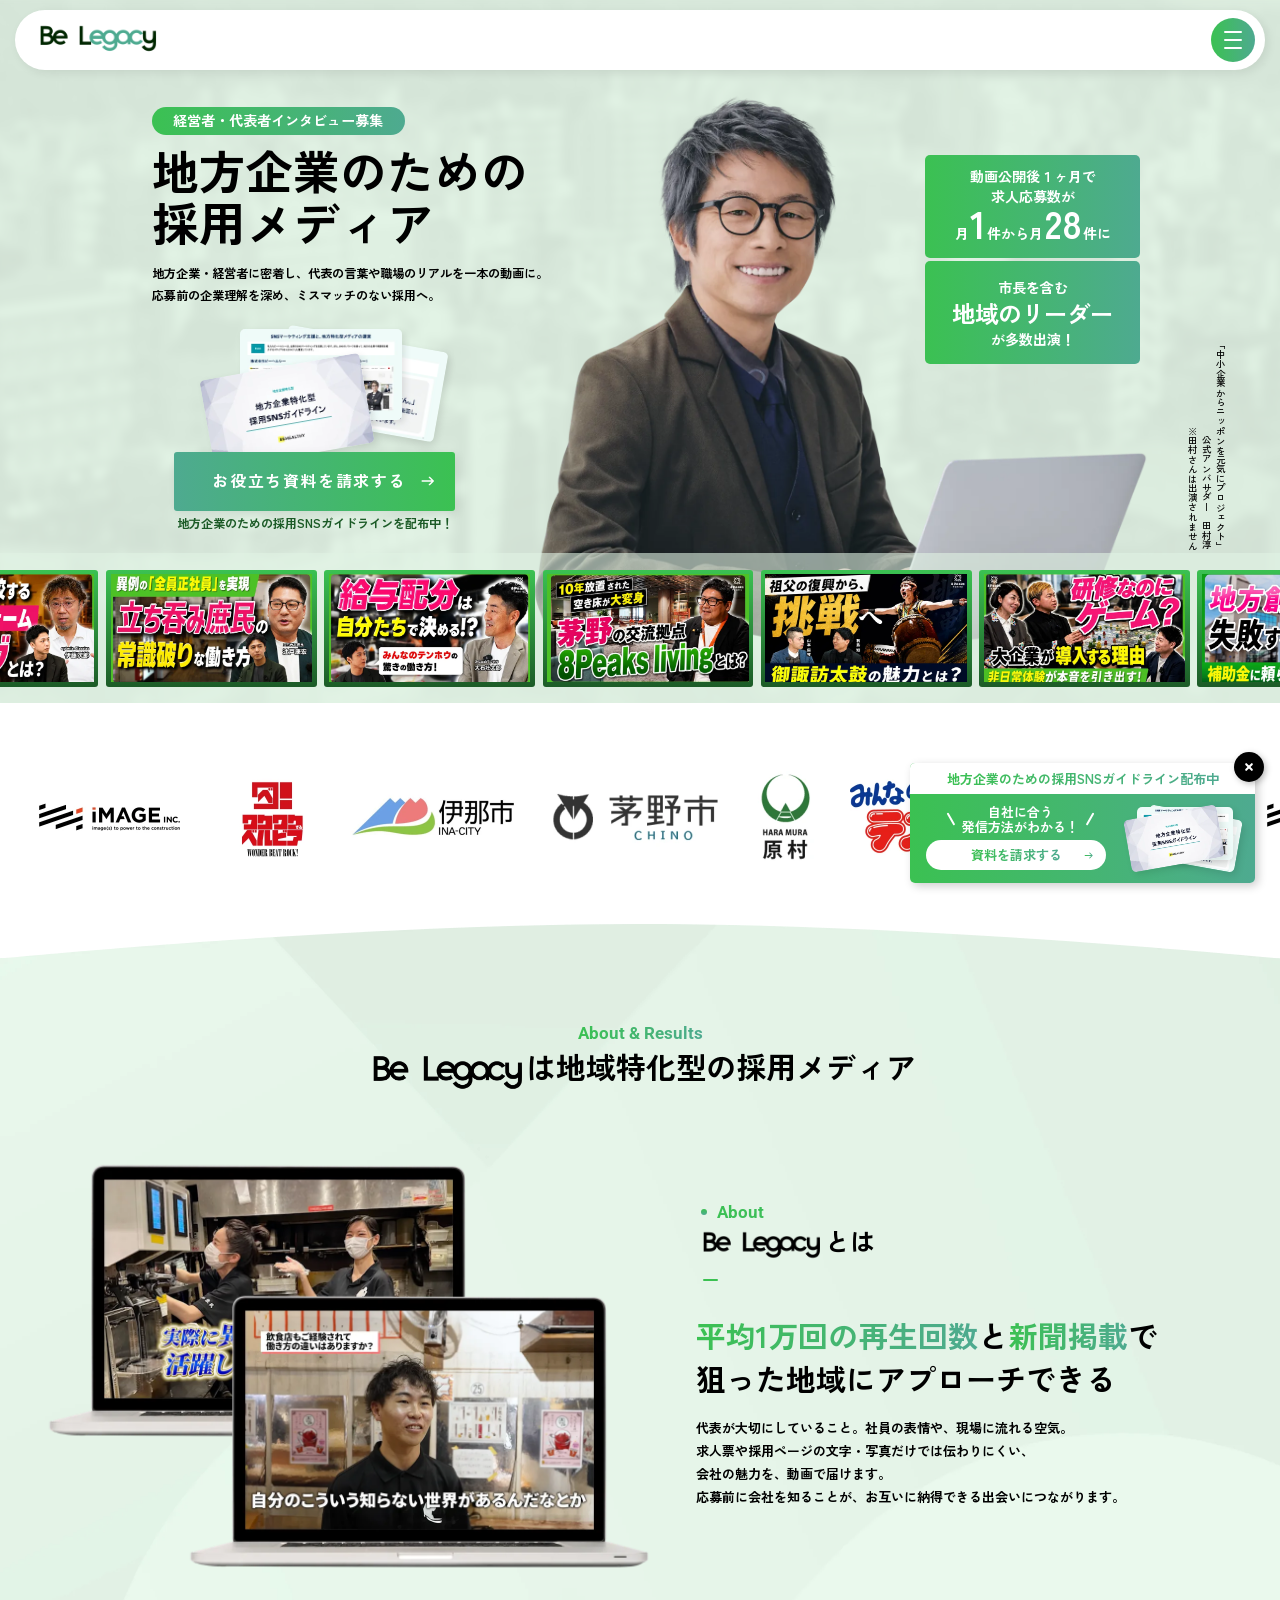
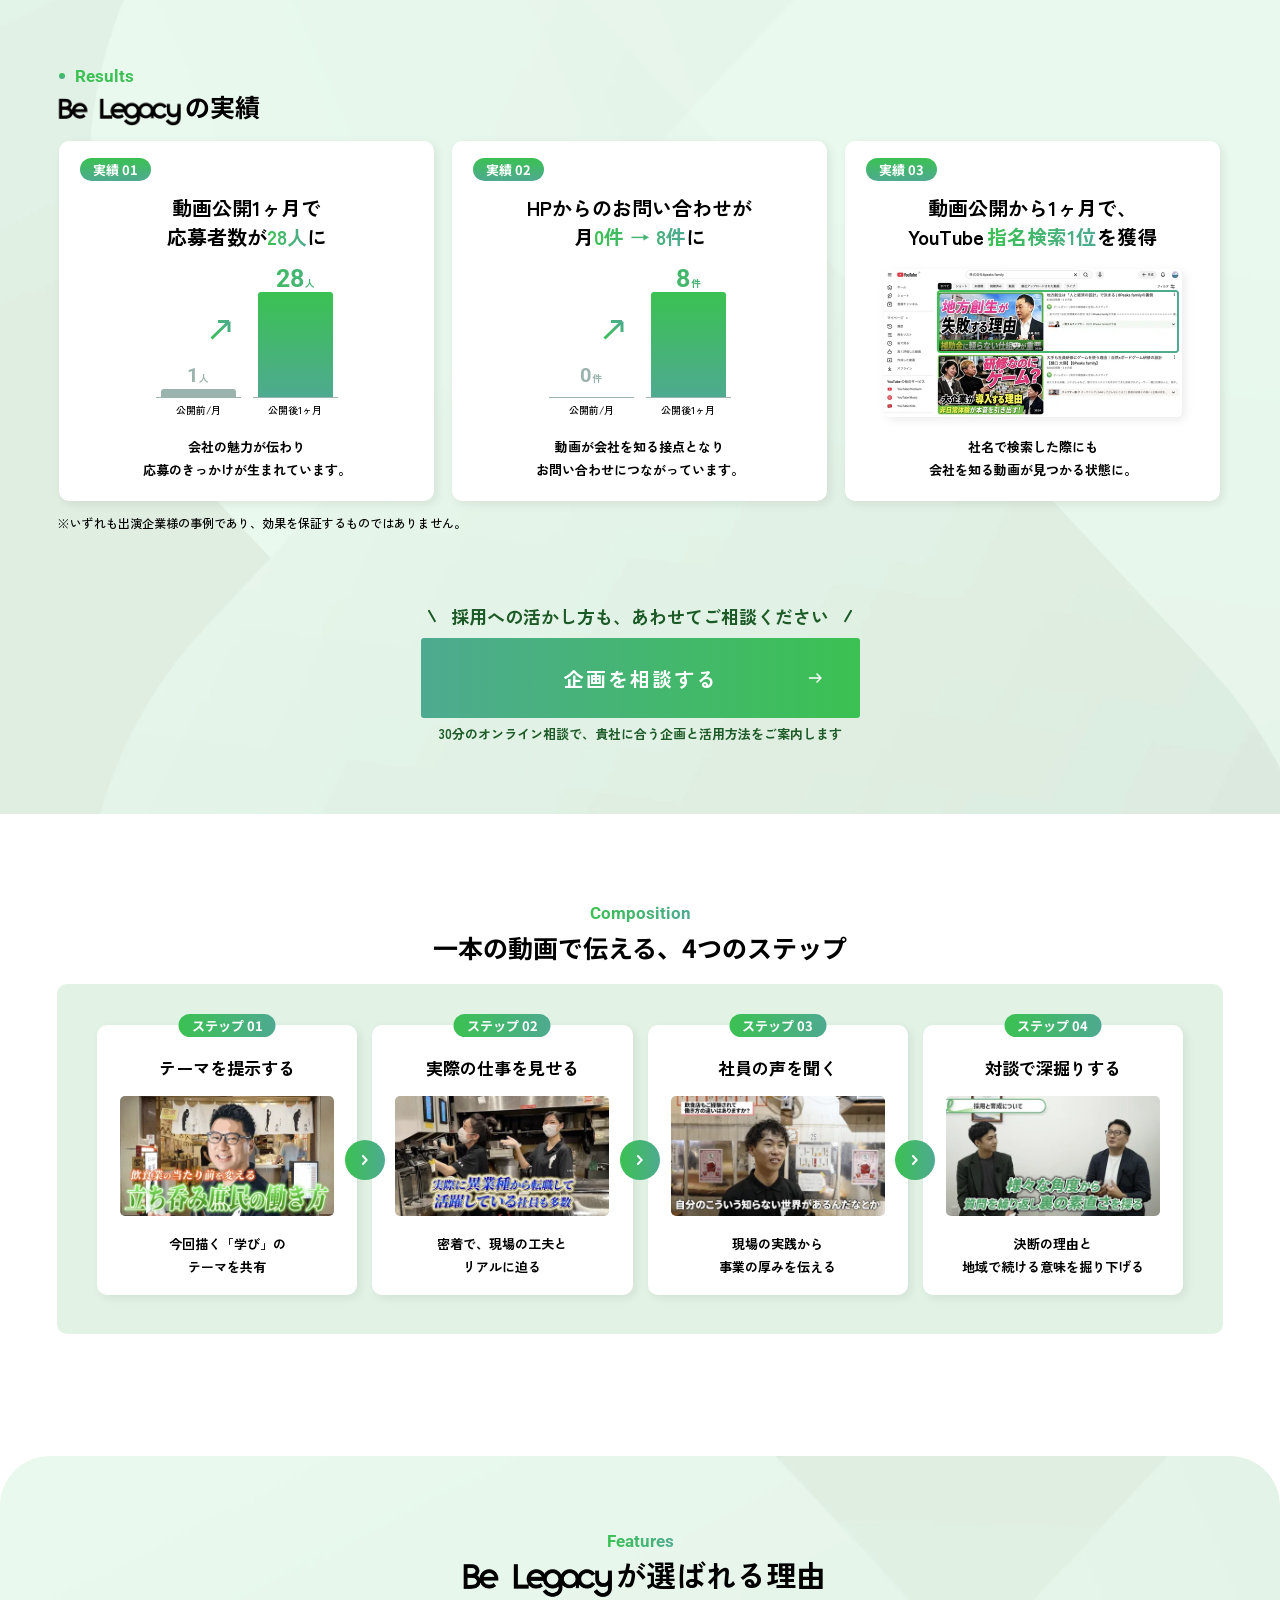
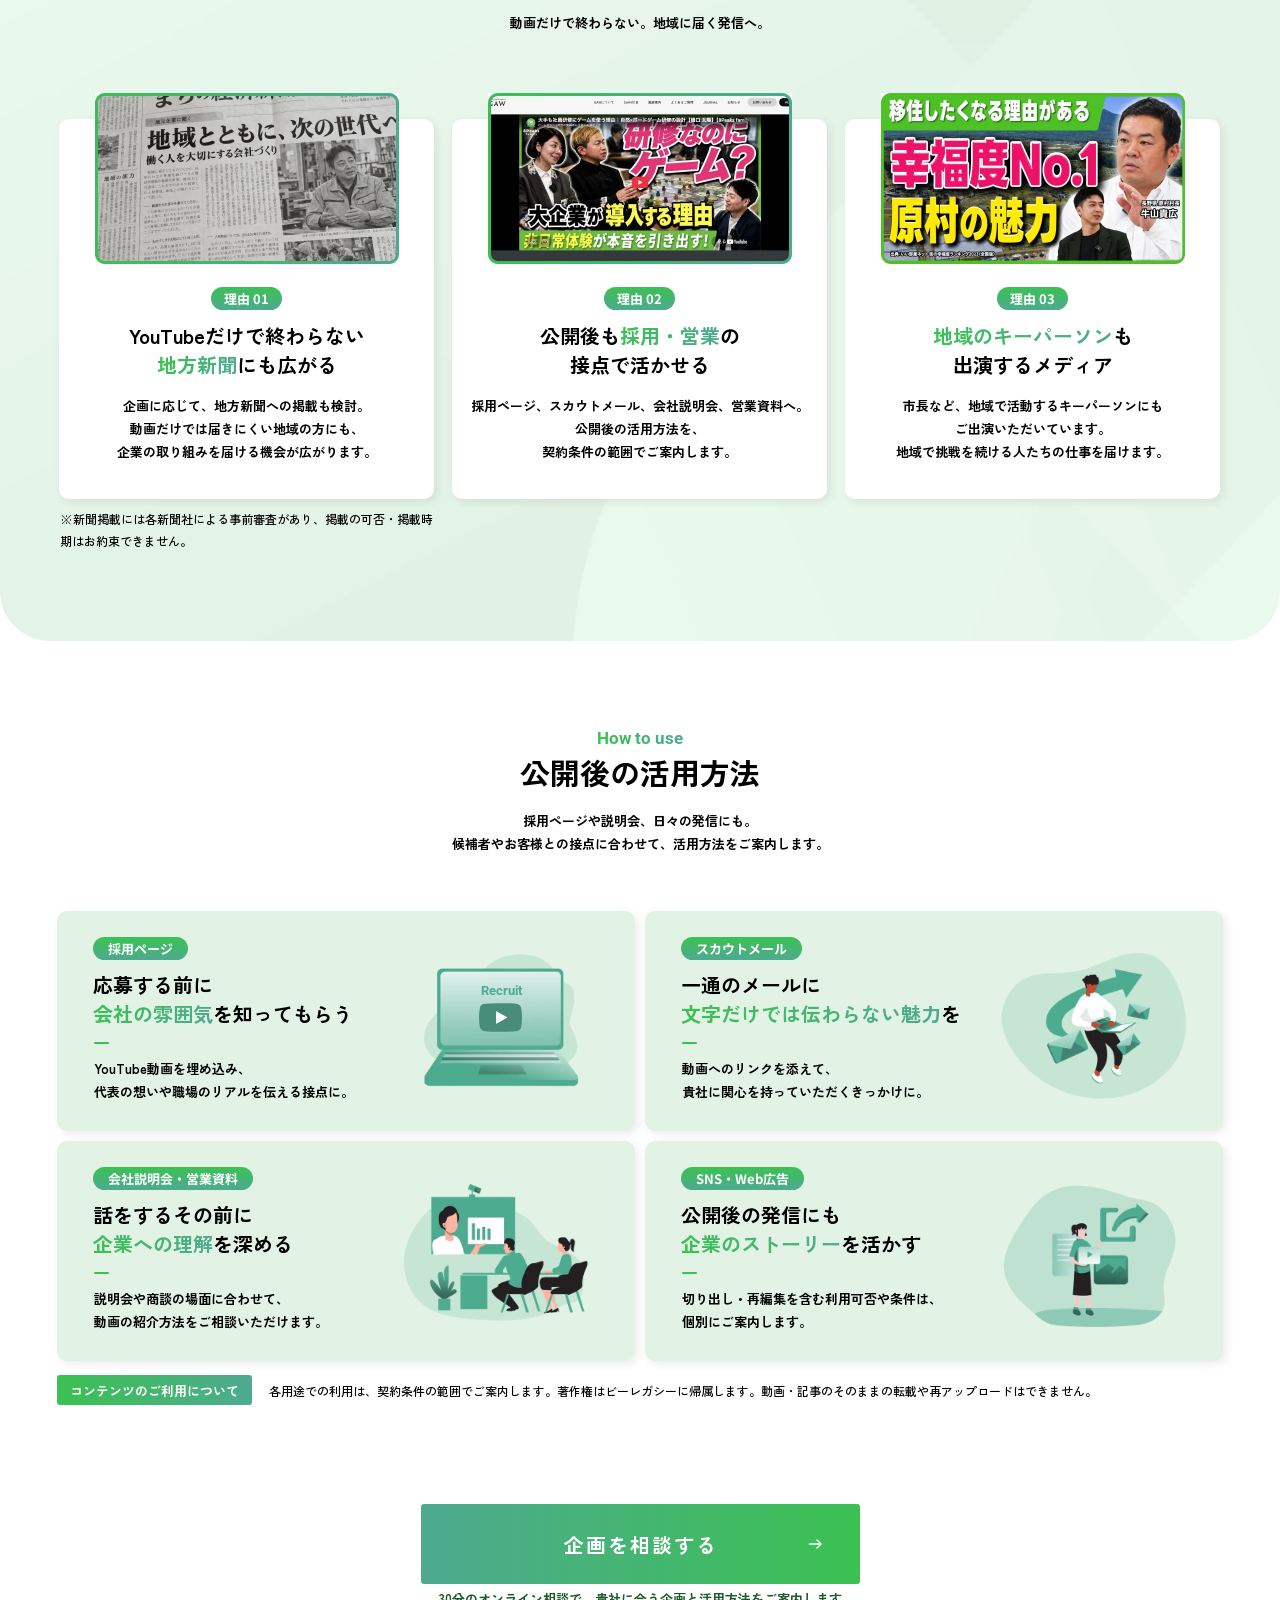
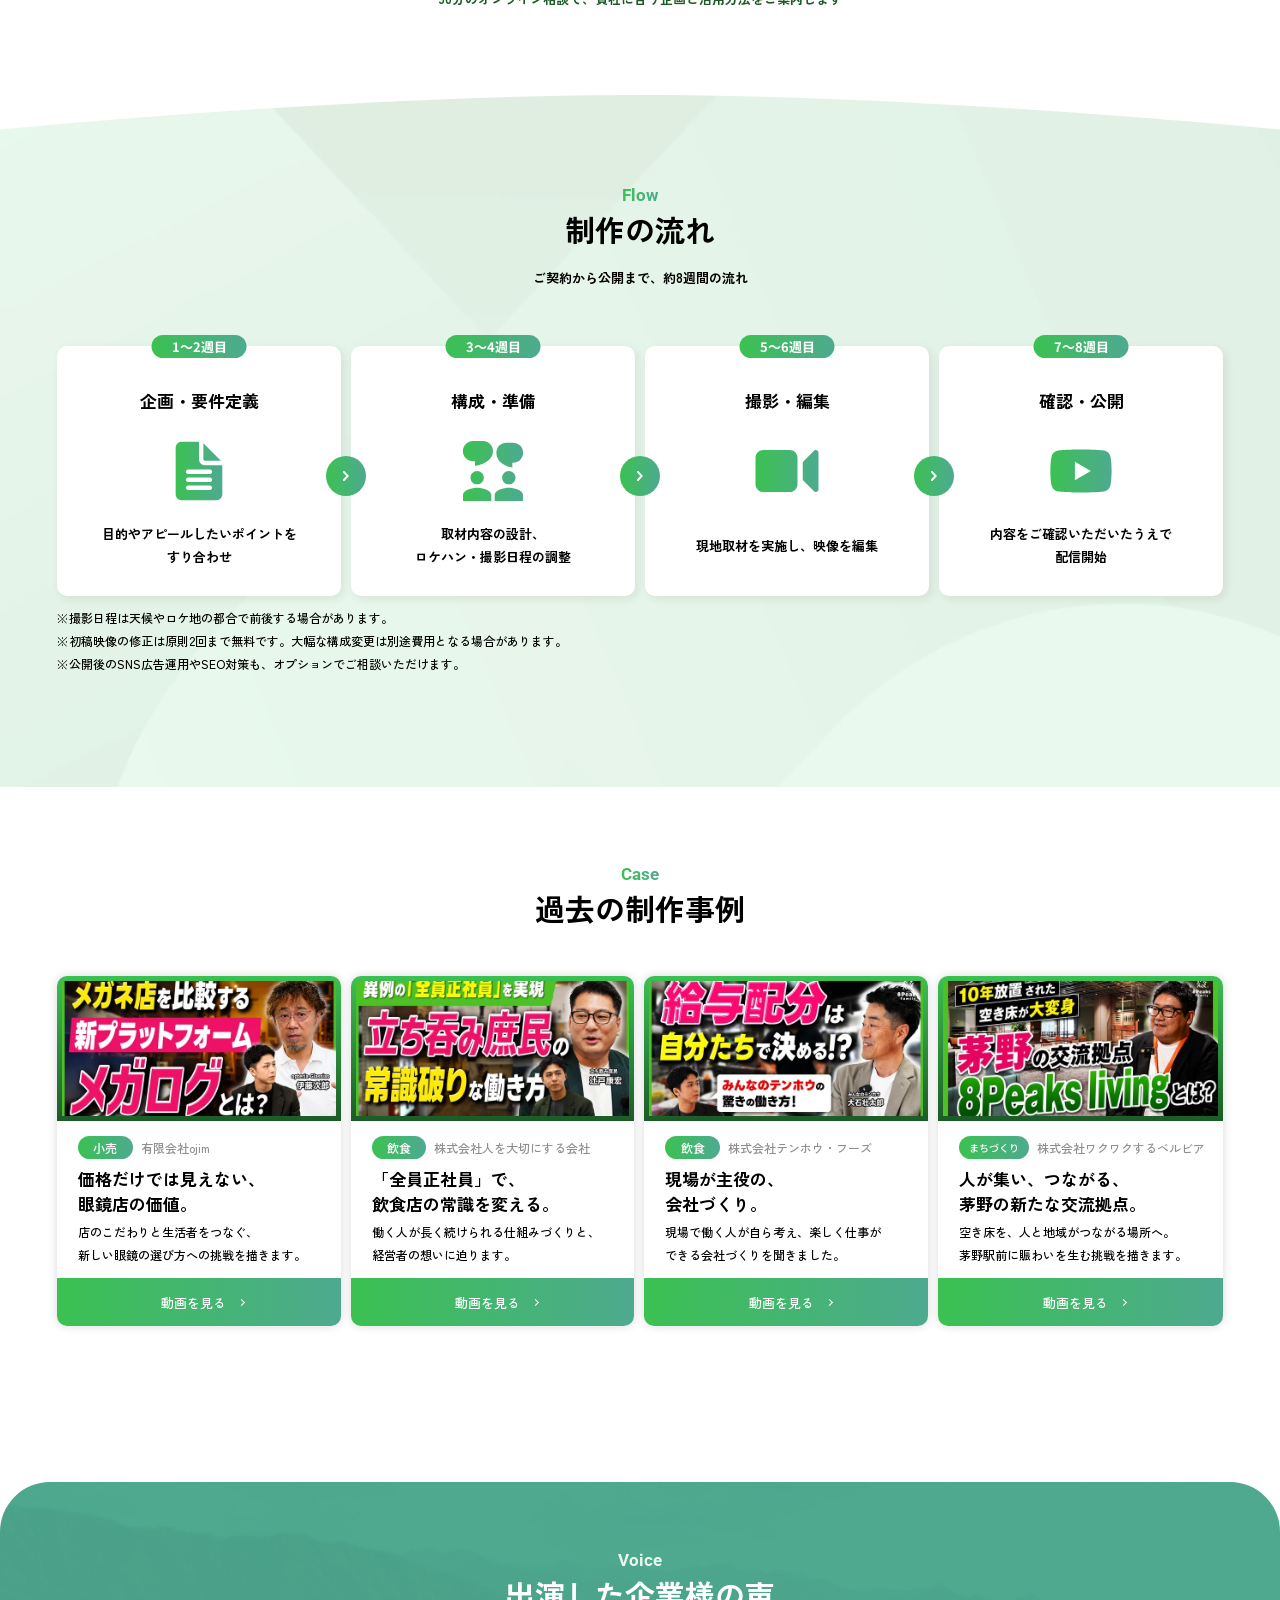
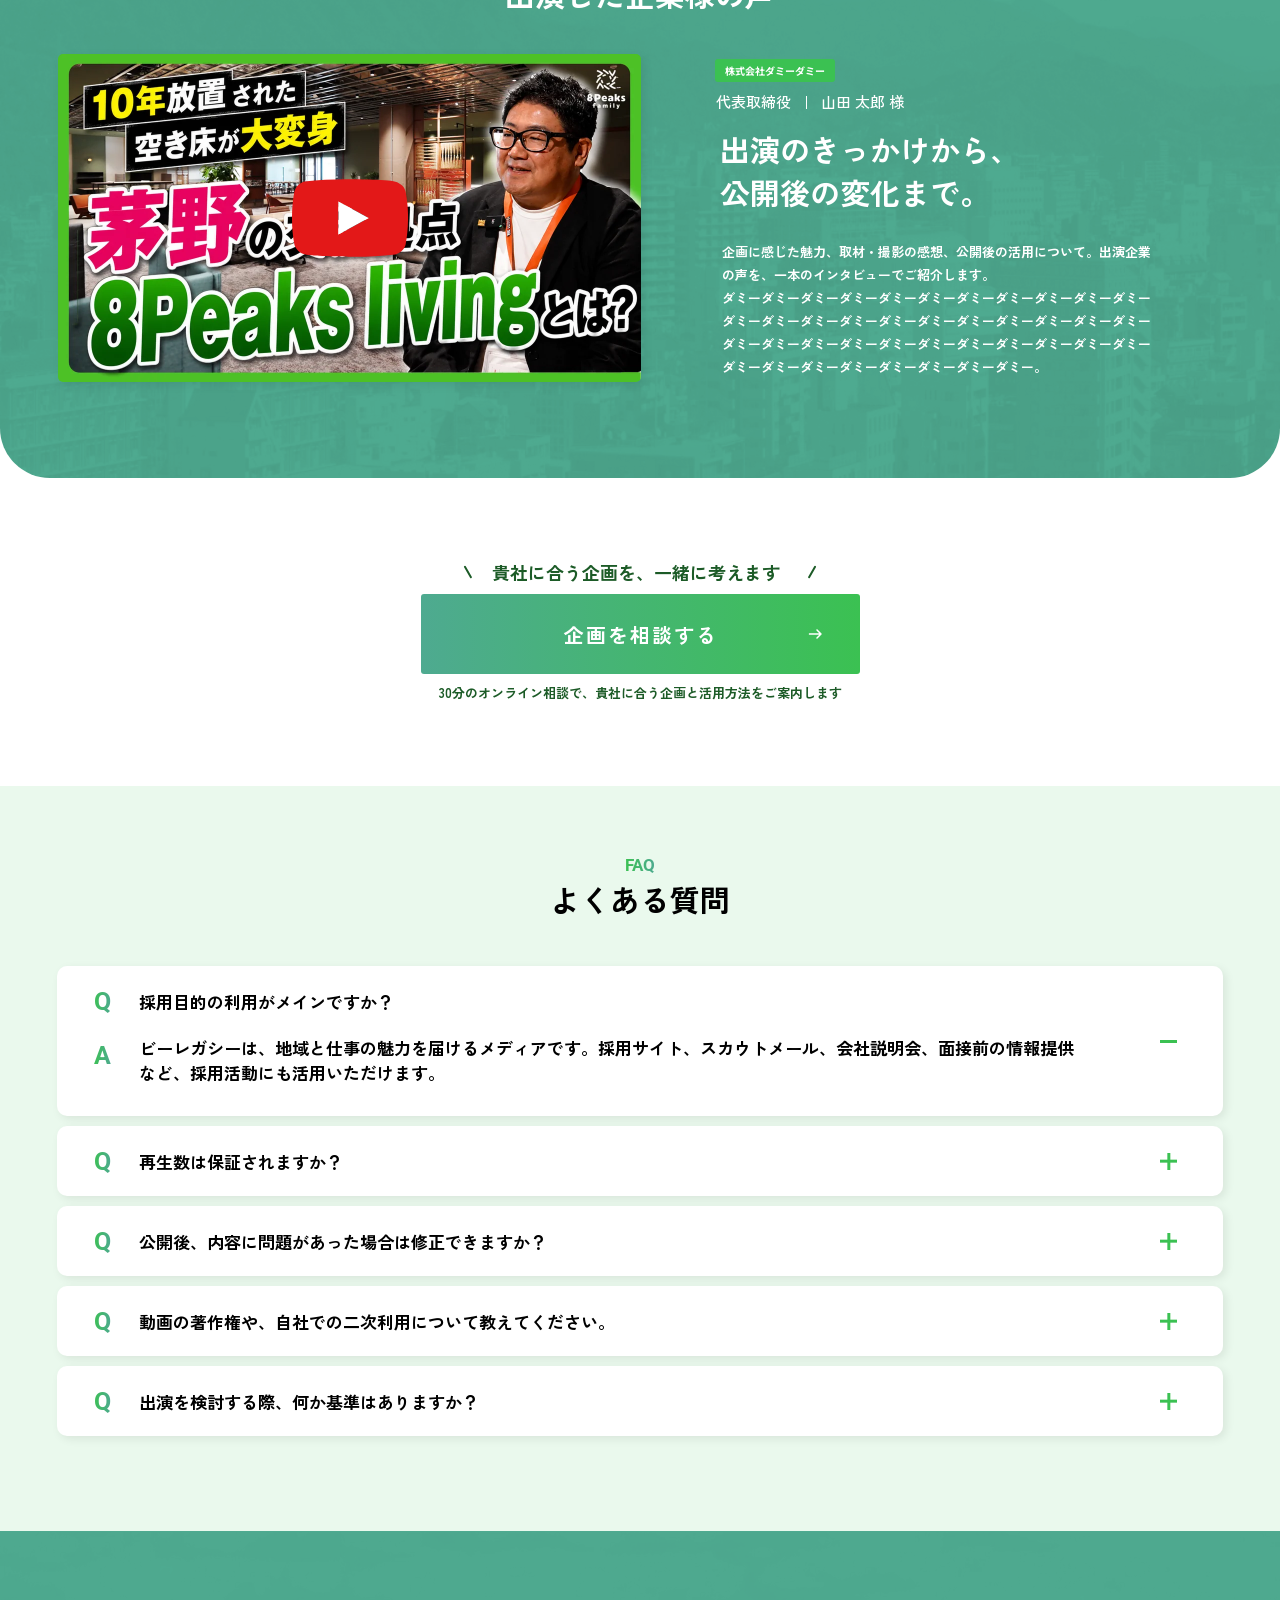
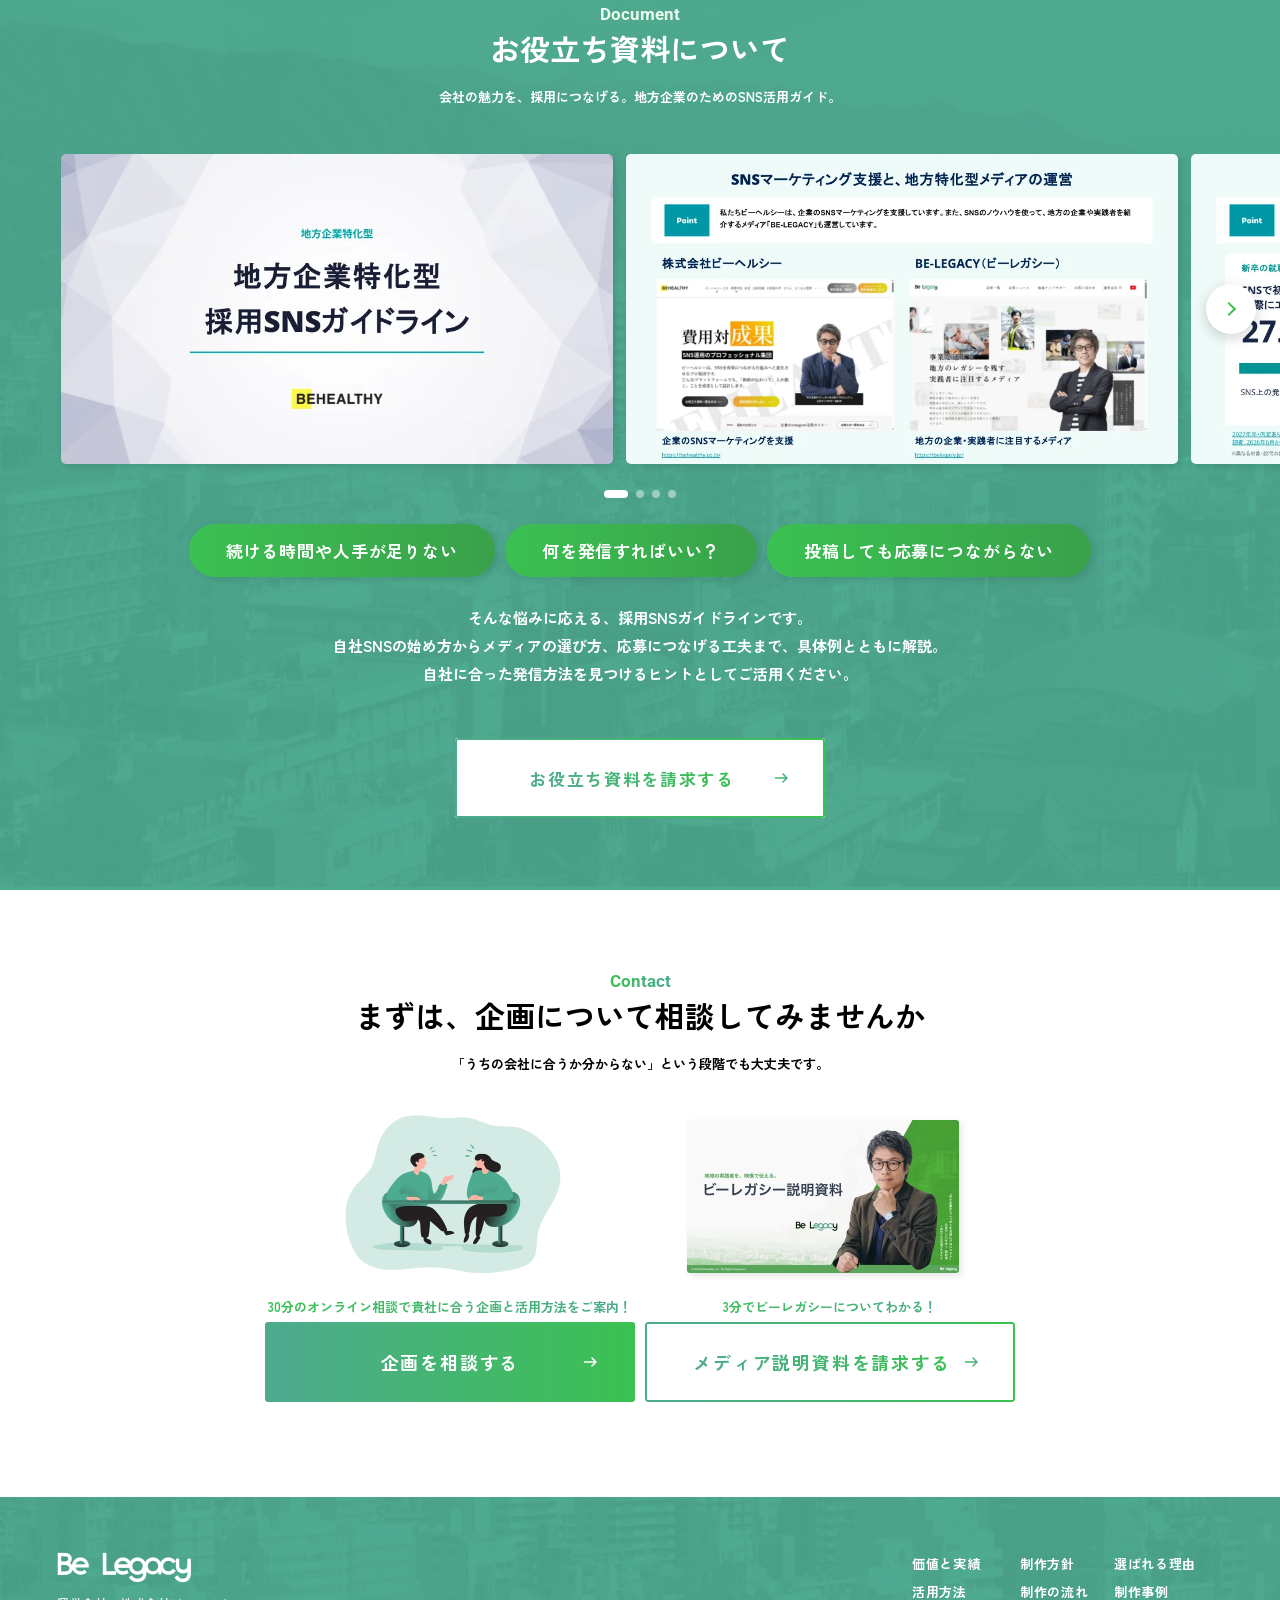
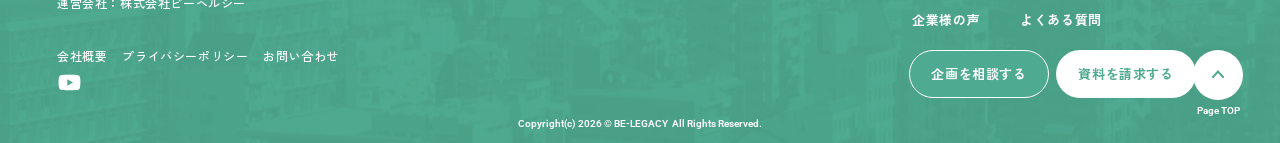
==== index.html @ 800ab0da "ファビコンを設定（メディアサイト belegacy.jp と同じアイコン）" ====
<!DOCTYPE html>
<html lang="ja">
<head>
<meta charset="UTF-8">
<meta name="viewport" content="width=device-width, initial-scale=1">
<meta name="robots" content="noindex, nofollow">
<title>Be Legacy｜地方企業のための採用メディア</title>
<meta name="description" content="地方企業・経営者に密着し、代表の言葉や職場のリアルを一本の動画に。応募前の企業理解を深め、ミスマッチのない採用へ。Be Legacy（ビーレガシー）は地域特化型の採用メディアです。">
<link rel="preconnect" href="https://fonts.googleapis.com">
<link rel="preconnect" href="https://fonts.gstatic.com" crossorigin>
<link href="https://fonts.googleapis.com/css2?family=Noto+Sans+JP:wght@500;700&family=Roboto:wght@600;700&family=Zen+Kaku+Gothic+New:wght@500;700;900&display=swap" rel="stylesheet">
<link rel="stylesheet" href="css/style.css">
<link rel="icon" href="img/favicon-32.png" sizes="32x32">
<link rel="icon" href="img/favicon-192.png" sizes="192x192">
<link rel="apple-touch-icon" href="img/apple-touch-icon.png">
</head>
<body>

<!-- ============ Header ============ -->
<header class="header" id="top">
  <div class="header__inner">
    <a href="#top" class="header__logo"><img src="img/logo.png" alt="Be Legacy" width="150" height="53"></a>
    <nav class="header__nav" id="gnav" aria-label="メインメニュー">
      <ul class="header__list">
        <li><a href="#about">ビーレガシーについて</a></li>
        <li><a href="#features">選ばれる理由</a></li>
        <li><a href="#use">活用方法</a></li>
        <li><a href="#flow">制作の流れ</a></li>
        <li><a href="#case">制作事例</a></li>
        <li><a href="#voice">企業様の声</a></li>
        <li><a href="#faq">よくある質問</a></li>
      </ul>
      <div class="header__btns">
        <a href="#document" class="header__btn header__btn--doc" data-modal="document"><span>資料を請求する</span></a>
        <a href="https://calendar.google.com/calendar/appointments/schedules/AcZssZ1OQm_tpwHusVsD6zyC4J0I1R89GBWl7EatyoEaY0Zpk8MtUeYvqrLIhOOW6YD-E1v710WiqlVc?gv=true" class="header__btn header__btn--consult" data-modal="consult" target="_blank" rel="noopener"><span>企画を相談する</span></a>
      </div>
    </nav>
    <button class="header__toggle" type="button" aria-controls="gnav" aria-expanded="false" aria-label="メニューを開く">
      <span></span><span></span><span></span>
    </button>
  </div>
</header>

<main>

<!-- ============ Hero ============ -->
<section class="hero">
  <div class="hero__bg" aria-hidden="true"></div>
  <div class="hero__inner">
    <div class="hero__body">
      <p class="hero__tag">経営者・代表者インタビュー募集</p>
      <h1 class="hero__title">
        <span class="hero__line">地方企業のための</span>
        <span class="hero__line">採用メディア</span>
      </h1>
      <p class="hero__lead">地方企業・経営者に密着し、代表の言葉や職場のリアルを一本の動画に。<br>応募前の企業理解を深め、ミスマッチのない採用へ。</p>
      <div class="hero__cta">
        <div class="docs-stack hero__docs" aria-hidden="true">
          <img class="docs-stack__img docs-stack__img--3" src="img/doc-thumb-04.webp" alt="" width="173" height="97">
          <img class="docs-stack__img docs-stack__img--2" src="img/doc-thumb-02.webp" alt="" width="173" height="97">
          <img class="docs-stack__img docs-stack__img--1" src="img/doc-thumb-01.webp" alt="" width="173" height="97">
        </div>
        <a href="#document" class="btn btn--hero" data-modal="document" data-doc="guide"><span class="btn__label">お役立ち資料を請求する</span><img class="btn__arrow" src="img/arrow-right.svg" alt="" width="24" height="24"></a>
        <p class="hero__cta-note">地方企業のための採用SNSガイドラインを配布中！</p>
      </div>
    </div>

    <div class="hero__visual">
      <img class="hero__person" src="img/hero-person.webp" alt="" width="732" height="655">
      <div class="hero__badges">
        <div class="badge badge--1">
          <span class="badge__s">動画公開後１ヶ月で<br>求人応募数が</span>
          <span class="badge__num"><small>月</small><b>1</b><small>件から月</small><b>28</b><small>件に</small></span>
        </div>
        <div class="badge badge--2">
          <span class="badge__s">市長を含む</span>
          <span class="badge__lg">地域のリーダー</span>
          <span class="badge__s">が多数出演！</span>
        </div>
      </div>
      <p class="hero__note">「中小企業からニッポンを元気にプロジェクト」<br>公式アンバサダー　田村淳<br>※田村さんは出演されません</p>
    </div>
  </div>

  <div class="hero__strip">
    <div class="marquee marquee--thumbs">
      <ul class="marquee__track">
        <li><img src="img/thumb-01.webp" alt="" width="215" height="115"></li>
        <li><img src="img/thumb-02.webp" alt="" width="215" height="115"></li>
        <li><img src="img/thumb-03.webp" alt="" width="215" height="115"></li>
        <li><img src="img/thumb-04.webp" alt="" width="215" height="115"></li>
        <li><img src="img/thumb-05.webp" alt="" width="215" height="115"></li>
        <li><img src="img/thumb-06.webp" alt="" width="215" height="115"></li>
        <li><img src="img/thumb-07.webp" alt="" width="215" height="115"></li>
      </ul>
    </div>
  </div>
</section>

<!-- ============ Logos ============ -->
<section class="logos" aria-label="出演企業・自治体">
  <div class="marquee marquee--logos">
    <ul class="marquee__track">
      <li><img src="img/logo-image.webp" alt="株式会社iMAGE" width="167" height="92"></li>
      <li><img src="img/logo-bellevia.webp" alt="株式会社ワクワクするベルビア" width="87" height="92"></li>
      <li><img src="img/logo-ina.webp" alt="伊那市" width="167" height="92"></li>
      <li><img src="img/logo-chino.webp" alt="茅野市" width="167" height="92"></li>
      <li><img src="img/logo-haramura.webp" alt="原村" width="61" height="92"></li>
      <li><img src="img/logo-tenhou.webp" alt="みんなのテンホウ" width="167" height="92"></li>
      <li><img src="img/logo-8peaks.webp" alt="8Peaks family" width="167" height="92"></li>
    </ul>
  </div>
</section>

<!-- ============ About & Results ============ -->
<section class="sec value" id="about">
  <div class="value__bg" aria-hidden="true"></div>
  <div class="inner">
    <div class="sec-head">
      <p class="sec-head__en">About &amp; Results</p>
      <h2 class="sec-head__ttl sec-head__ttl--logo"><img src="img/logo-heading.png" alt="Be Legacy" width="167" height="59">は地域特化型の採用メディア</h2>
    </div>

    <div class="about">
      <div class="about__mock" aria-hidden="true">
        <img class="about__mock1" src="img/mock-01.webp" alt="" width="494" height="328">
        <img class="about__mock2" src="img/mock-02.webp" alt="" width="494" height="328">
      </div>
      <div class="about__body">
        <p class="label">About</p>
        <h3 class="sub-ttl sub-ttl--logo"><img src="img/logo-heading.png" alt="Be Legacy" width="131" height="46">とは</h3>
        <span class="bar" aria-hidden="true"></span>
        <p class="about__catch"><span class="grad">平均1万回の再生回数</span>と<span class="grad">新聞掲載</span>で<br>狙った地域にアプローチできる</p>
        <p class="about__text">代表が大切にしていること。社員の表情や、現場に流れる空気。<br>求人票や採用ページの文字・写真だけでは伝わりにくい、<br>会社の魅力を、動画で届けます。<br>応募前に会社を知ることが、お互いに納得できる出会いにつながります。</p>
      </div>
    </div>

    <div class="results">
      <p class="label">Results</p>
      <h3 class="sub-ttl sub-ttl--logo sub-ttl--noto"><img src="img/logo-heading.png" alt="Be Legacy" width="137" height="48">の実績</h3>
      <ul class="results__list">
        <li class="rcard">
          <span class="pill">実績 01</span>
          <p class="rcard__ttl">動画公開1ヶ月で<br>応募者数が<span class="grad">28人</span>に</p>
          <div class="chart" aria-hidden="true">
            <div class="chart__col chart__col--before"><span class="chart__val">1<small>人</small></span><span class="chart__bar chart__bar--before"></span><span class="chart__x">公開前/月</span></div>
            <div class="chart__col chart__col--after"><span class="chart__val">28<small>人</small></span><span class="chart__bar chart__bar--after"></span><span class="chart__x">公開後1ヶ月</span></div>
            <svg class="chart__arrow" width="21" height="20" viewBox="0 0 21 20" fill="none"><defs><linearGradient id="ga28" x1="0" y1="20" x2="21" y2="0" gradientUnits="userSpaceOnUse"><stop stop-color="#3BC152"/><stop offset="1" stop-color="#4EAA90"/></linearGradient></defs><path d="M1.5 18.5L19 1.5M19 1.5H8M19 1.5V12" stroke="url(#ga28)" stroke-width="3"/></svg>
          </div>
          <p class="rcard__txt">会社の魅力が伝わり<br>応募のきっかけが生まれています。</p>
        </li>
        <li class="rcard">
          <span class="pill">実績 02</span>
          <p class="rcard__ttl">HPからのお問い合わせが<br>月<span class="grad">0件 → 8件</span>に</p>
          <div class="chart" aria-hidden="true">
            <div class="chart__col chart__col--before"><span class="chart__val">0<small>件</small></span><span class="chart__x">公開前/月</span></div>
            <div class="chart__col chart__col--after"><span class="chart__val">8<small>件</small></span><span class="chart__bar chart__bar--after"></span><span class="chart__x">公開後1ヶ月</span></div>
            <svg class="chart__arrow" width="21" height="20" viewBox="0 0 21 20" fill="none"><defs><linearGradient id="ga8" x1="0" y1="20" x2="21" y2="0" gradientUnits="userSpaceOnUse"><stop stop-color="#3BC152"/><stop offset="1" stop-color="#4EAA90"/></linearGradient></defs><path d="M1.5 18.5L19 1.5M19 1.5H8M19 1.5V12" stroke="url(#ga8)" stroke-width="3"/></svg>
          </div>
          <p class="rcard__txt">動画が会社を知る接点となり<br>お問い合わせにつながっています。</p>
        </li>
        <li class="rcard">
          <span class="pill">実績 03</span>
          <p class="rcard__ttl">動画公開から1ヶ月で、<br>YouTub<span class="ls15">e</span><span class="grad">指名検索1<span class="ls05">位</span></span>を獲得</p>
          <div class="rcard__shot"><img src="img/results-youtube.webp" alt="YouTubeで社名を検索した結果、出演動画が1位に表示されている画面" width="298" height="148" loading="lazy"><span class="rcard__hl" aria-hidden="true"></span></div>
          <p class="rcard__txt">社名で検索した際にも<br>会社を知る動画が見つかる状態に。</p>
        </li>
      </ul>
      <p class="note results__note">※いずれも出演企業様の事例であり、効果を保証するものではありません。</p>
    </div>

    <div class="cta cta--value">
      <p class="cta__lead">採用への活かし方も、あわせてご相談ください</p>
      <a href="https://calendar.google.com/calendar/appointments/schedules/AcZssZ1OQm_tpwHusVsD6zyC4J0I1R89GBWl7EatyoEaY0Zpk8MtUeYvqrLIhOOW6YD-E1v710WiqlVc?gv=true" class="btn btn--lg" data-modal="consult" target="_blank" rel="noopener"><span class="btn__label">企画を相談する</span><img class="btn__arrow" src="img/arrow-right.svg" alt="" width="24" height="24"></a>
      <p class="cta__sub">30分のオンライン相談で、貴社に合う企画と活用方法をご案内します</p>
    </div>
  </div>
</section>

<!-- ============ Composition ============ -->
<section class="sec steps" id="composition">
  <div class="inner">
    <div class="sec-head">
      <p class="sec-head__en">Composition</p>
      <h2 class="sec-head__ttl steps__ttl">一本の動画で伝える、4つのステップ</h2>
    </div>
    <div class="steps__panel">
      <ol class="steps__list">
        <li class="scard">
          <span class="pill pill--step">ステップ 01</span>
          <h3 class="scard__ttl">テーマを提示する</h3>
          <img class="scard__img" src="img/step-01.webp" alt="" width="214" height="120">
          <p class="scard__txt">今回描く「学び」の<br>テーマを共有</p>
        </li>
        <li class="scard">
          <span class="pill pill--step">ステップ 02</span>
          <h3 class="scard__ttl">実際の仕事を見せる</h3>
          <img class="scard__img" src="img/step-02.webp" alt="" width="214" height="120">
          <p class="scard__txt">密着で、現場の工夫と<br>リアルに迫る</p>
        </li>
        <li class="scard">
          <span class="pill pill--step">ステップ 03</span>
          <h3 class="scard__ttl">社員の声を聞く</h3>
          <img class="scard__img" src="img/step-03.webp" alt="" width="214" height="120">
          <p class="scard__txt">現場の実践から<br>事業の厚みを伝える</p>
        </li>
        <li class="scard">
          <span class="pill pill--step">ステップ 04</span>
          <h3 class="scard__ttl">対談で深掘りする</h3>
          <img class="scard__img" src="img/step-04.webp" alt="" width="214" height="120">
          <p class="scard__txt">決断の理由と<br>地域で続ける意味を掘り下げる</p>
        </li>
      </ol>
    </div>
  </div>
</section>

<!-- ============ Features ============ -->
<section class="sec features" id="features">
  <div class="features__bg" aria-hidden="true"></div>
  <div class="inner">
    <div class="sec-head">
      <p class="sec-head__en">Features</p>
      <h2 class="sec-head__ttl sec-head__ttl--logo"><img src="img/logo-heading.png" alt="Be Legacy" width="167" height="59">が選ばれる理由</h2>
      <p class="sec-head__lead">動画だけで終わらない。地域に届く発信へ。</p>
    </div>
    <ul class="features__list">
      <li class="fcard">
        <div class="fcard__img"><img src="img/features-shot-01.webp" alt="地方新聞の掲載記事" width="304" height="171" loading="lazy"></div>
        <div class="fcard__box">
          <span class="pill">理由 01</span>
          <h3 class="fcard__ttl">YouTubeだけで終わらない<br><span class="grad">地方新聞</span>にも広がる</h3>
          <p class="fcard__txt">企画に応じて、地方新聞への掲載も検討。<br>動画だけでは届きにくい地域の方にも、<br>企業の取り組みを届ける機会が広がります。</p>
        </div>
        <p class="note fcard__note">※新聞掲載には各新聞社による事前審査があり、掲載の可否・掲載時期はお約束できません。</p>
      </li>
      <li class="fcard">
        <div class="fcard__img"><img src="img/features-shot-02.webp" alt="企業の採用ページに埋め込まれた動画" width="304" height="171" loading="lazy"></div>
        <div class="fcard__box">
          <span class="pill">理由 02</span>
          <h3 class="fcard__ttl">公開後も<span class="grad">採用・営業</span>の<br>接点で活かせる</h3>
          <p class="fcard__txt">採用ページ、スカウトメール、会社説明会、営業資料へ。<br>公開後の活用方法を、<br>契約条件の範囲でご案内します。</p>
        </div>
      </li>
      <li class="fcard">
        <div class="fcard__img"><img src="img/features-shot-03.webp" alt="原村長が出演した動画のサムネイル" width="304" height="171" loading="lazy"></div>
        <div class="fcard__box">
          <span class="pill">理由 03</span>
          <h3 class="fcard__ttl"><span class="grad">地域のキーパーソン</span>も<br>出演するメディア</h3>
          <p class="fcard__txt">市長など、地域で活動するキーパーソンにも<br>ご出演いただいています。<br>地域で挑戦を続ける人たちの仕事を届けます。</p>
        </div>
      </li>
    </ul>
  </div>
</section>

<!-- ============ How to use ============ -->
<section class="sec use" id="use">
  <div class="inner">
    <div class="sec-head">
      <p class="sec-head__en">How to use</p>
      <h2 class="sec-head__ttl">公開後の活用方法</h2>
      <p class="sec-head__lead">採用ページや説明会、日々の発信にも。<br>候補者やお客様との接点に合わせて、活用方法をご案内します。</p>
    </div>
    <ul class="use__list">
      <li class="ucard">
        <div class="ucard__body">
          <span class="pill pill--auto">採用ページ</span>
          <h3 class="ucard__ttl">応募する前に<br><span class="grad">会社の雰囲気</span>を知ってもらう</h3>
          <span class="bar" aria-hidden="true"></span>
          <p class="ucard__txt">YouTube動画を埋め込み、<br>代表の想いや職場のリアルを伝える接点に。</p>
        </div>
        <div class="ucard__img ucard__img--recruit" aria-hidden="true">
          <img src="img/results-03.webp" alt="" width="160" height="160">
          <span class="ucard__recruit">Recruit</span>
          <img class="ucard__yt" src="img/icon-yt-screen.svg" alt="" width="43" height="43">
        </div>
      </li>
      <li class="ucard">
        <div class="ucard__body">
          <span class="pill pill--auto">スカウトメール</span>
          <h3 class="ucard__ttl">一通のメールに<br><span class="grad">文字だけでは伝わらない魅力</span>を</h3>
          <span class="bar" aria-hidden="true"></span>
          <p class="ucard__txt">動画へのリンクを添えて、<br>貴社に関心を持っていただくきっかけに。</p>
        </div>
        <div class="ucard__img ucard__img--scout"><img src="img/features-02.webp" alt="" width="190" height="190"></div>
      </li>
      <li class="ucard">
        <div class="ucard__body">
          <span class="pill pill--auto">会社説明会・営業資料</span>
          <h3 class="ucard__ttl">話をするその前に<br><span class="grad">企業への理解</span>を深める</h3>
          <span class="bar" aria-hidden="true"></span>
          <p class="ucard__txt">説明会や商談の場面に合わせて、<br>動画の紹介方法をご相談いただけます。</p>
        </div>
        <div class="ucard__img ucard__img--briefing"><img src="img/use-briefing.webp" alt="" width="190" height="190"></div>
      </li>
      <li class="ucard">
        <div class="ucard__body">
          <span class="pill pill--auto">SNS・Web広告</span>
          <h3 class="ucard__ttl">公開後の発信にも<br><span class="grad">企業のストーリー</span>を活かす</h3>
          <span class="bar" aria-hidden="true"></span>
          <p class="ucard__txt">切り出し・再編集を含む利用可否や条件は、<br>個別にご案内します。</p>
        </div>
        <div class="ucard__img ucard__img--sns"><img src="img/use-sns.webp" alt="" width="190" height="190"></div>
      </li>
    </ul>
    <div class="terms">
      <p class="terms__tag">コンテンツのご利用について</p>
      <p class="terms__txt">各用途での利用は、契約条件の範囲でご案内します。著作権はビーレガシーに帰属します。動画・記事のそのままの転載や再アップロードはできません。</p>
    </div>
    <div class="cta cta--use">
      <a href="https://calendar.google.com/calendar/appointments/schedules/AcZssZ1OQm_tpwHusVsD6zyC4J0I1R89GBWl7EatyoEaY0Zpk8MtUeYvqrLIhOOW6YD-E1v710WiqlVc?gv=true" class="btn btn--lg" data-modal="consult" target="_blank" rel="noopener"><span class="btn__label">企画を相談する</span><img class="btn__arrow" src="img/arrow-right.svg" alt="" width="24" height="24"></a>
      <p class="cta__sub">30分のオンライン相談で、貴社に合う企画と活用方法をご案内します</p>
    </div>
  </div>
</section>

<!-- ============ Flow ============ -->
<section class="sec flow" id="flow">
  <div class="flow__bg" aria-hidden="true"></div>
  <div class="inner">
    <div class="sec-head">
      <p class="sec-head__en">Flow</p>
      <h2 class="sec-head__ttl">制作の流れ</h2>
      <p class="sec-head__lead">ご契約から公開まで、約8週間の流れ</p>
    </div>
    <ol class="flow__list">
      <li class="flcard">
        <span class="pill pill--step">1〜2週目</span>
        <h3 class="flcard__ttl">企画・要件定義</h3>
        <img class="flcard__icon" src="img/icon-document.svg" alt="" width="70" height="70">
        <p class="flcard__txt">目的やアピールしたいポイントを<br>すり合わせ</p>
      </li>
      <li class="flcard">
        <span class="pill pill--step">3〜4週目</span>
        <h3 class="flcard__ttl">構成・準備</h3>
        <img class="flcard__icon flcard__icon--lg" src="img/icon-meeting.svg" alt="" width="80" height="80">
        <p class="flcard__txt">取材内容の設計、<br>ロケハン・撮影日程の調整</p>
      </li>
      <li class="flcard">
        <span class="pill pill--step">5〜6週目</span>
        <h3 class="flcard__ttl">撮影・編集</h3>
        <img class="flcard__icon" src="img/icon-camera.svg" alt="" width="70" height="70">
        <p class="flcard__txt">現地取材を実施し、映像を編集</p>
      </li>
      <li class="flcard">
        <span class="pill pill--step">7〜8週目</span>
        <h3 class="flcard__ttl">確認・公開</h3>
        <img class="flcard__icon" src="img/icon-youtube.svg" alt="" width="70" height="70">
        <p class="flcard__txt">内容をご確認いただいたうえで<br>配信開始</p>
      </li>
    </ol>
    <p class="note flow__note">※撮影日程は天候やロケ地の都合で前後する場合があります。<br>※初稿映像の修正は原則2回まで無料です。大幅な構成変更は別途費用となる場合があります。<br>※公開後のSNS広告運用やSEO対策も、オプションでご相談いただけます。</p>
  </div>
</section>

<!-- ============ Case ============ -->
<section class="sec case" id="case">
  <div class="inner">
    <div class="sec-head">
      <p class="sec-head__en">Case</p>
      <h2 class="sec-head__ttl">過去の制作事例</h2>
    </div>
    <ul class="case__list">
      <li class="ccard">
        <div class="ccard__img"><img src="img/thumb-01.webp" alt="メガネ店を比較する新プラットフォーム メガログとは？" width="273" height="135" loading="lazy"></div>
        <div class="ccard__body">
          <p class="ccard__meta"><span class="ccard__cat">小売</span><span class="ccard__co">有限会社ojim</span></p>
          <h3 class="ccard__ttl">価格だけでは見えない、<br>眼鏡店の価値。</h3>
          <p class="ccard__txt">店のこだわりと生活者をつなぐ、<br>新しい眼鏡の選び方への挑戦を描きます。</p>
        </div>
        <a href="#" class="ccard__link">動画を見る</a>
      </li>
      <li class="ccard">
        <div class="ccard__img"><img src="img/thumb-02.webp" alt="立ち呑み庶民の常識破りな働き方" width="274" height="135" loading="lazy"></div>
        <div class="ccard__body">
          <p class="ccard__meta"><span class="ccard__cat">飲食</span><span class="ccard__co">株式会社人を大切にする会社</span></p>
          <h3 class="ccard__ttl">「全員正社員」で、<br>飲食店の常識を変える。</h3>
          <p class="ccard__txt">働く人が長く続けられる仕組みづくりと、<br>経営者の想いに迫ります。</p>
        </div>
        <a href="#" class="ccard__link">動画を見る</a>
      </li>
      <li class="ccard">
        <div class="ccard__img"><img src="img/thumb-03.webp" alt="給与配分は自分たちで決める!?" width="274" height="135" loading="lazy"></div>
        <div class="ccard__body">
          <p class="ccard__meta"><span class="ccard__cat">飲食</span><span class="ccard__co">株式会社テンホウ・フーズ</span></p>
          <h3 class="ccard__ttl">現場が主役の、<br>会社づくり。</h3>
          <p class="ccard__txt">現場で働く人が自ら考え、楽しく仕事が<br>できる会社づくりを聞きました。</p>
        </div>
        <a href="#" class="ccard__link">動画を見る</a>
      </li>
      <li class="ccard">
        <div class="ccard__img"><img src="img/thumb-04.webp" alt="茅野の交流拠点 8Peaks livingとは？" width="273" height="135" loading="lazy"></div>
        <div class="ccard__body">
          <p class="ccard__meta"><span class="ccard__cat ccard__cat--wide">まちづくり</span><span class="ccard__co">株式会社ワクワクするベルビア</span></p>
          <h3 class="ccard__ttl">人が集い、つながる、<br>茅野の新たな交流拠点。</h3>
          <p class="ccard__txt">空き床を、人と地域がつながる場所へ。<br>茅野駅前に賑わいを生む挑戦を描きます。</p>
        </div>
        <a href="#" class="ccard__link">動画を見る</a>
      </li>
    </ul>
  </div>
</section>

<!-- ============ Voice ============ -->
<section class="sec voice" id="voice">
  <div class="voice__bg" aria-hidden="true"></div>
  <div class="sec-head sec-head--white">
    <p class="sec-head__en">Voice</p>
    <h2 class="sec-head__ttl">出演した企業様の声</h2>
  </div>
  <div class="inner">
    <div class="voice__item">
      <a href="#" class="voice__thumb" aria-label="出演企業様のインタビュー動画を見る">
        <img src="img/voice-thumb.webp" alt="茅野の交流拠点 8Peaks livingとは？" width="583" height="328" loading="lazy">
        <img class="voice__play" src="img/icon-yt-red.svg" alt="" width="116" height="116">
      </a>
      <div class="voice__body">
        <p class="voice__co">株式会社ダミーダミー</p>
        <p class="voice__who"><span>代表取締役</span><span>山田 太郎 様</span></p>
        <h3 class="voice__ttl">出演のきっかけから、<br>公開後の変化まで。</h3>
        <p class="voice__txt">企画に感じた魅力、取材・撮影の感想、公開後の活用について。出演企業の声を、一本のインタビューでご紹介します。<br>ダミーダミーダミーダミーダミーダミーダミーダミーダミーダミーダミーダミーダミーダミーダミーダミーダミーダミーダミーダミーダミーダミーダミーダミーダミーダミーダミーダミーダミーダミーダミーダミーダミーダミーダミーダミーダミーダミーダミーダミーダミー。</p>
      </div>
    </div>
  </div>
</section>

<!-- ============ CTA (after voice) ============ -->
<section class="cta-sec">
  <div class="inner">
    <div class="cta cta--voice">
      <p class="cta__lead">貴社に合う企画を、一緒に考えます</p>
      <a href="https://calendar.google.com/calendar/appointments/schedules/AcZssZ1OQm_tpwHusVsD6zyC4J0I1R89GBWl7EatyoEaY0Zpk8MtUeYvqrLIhOOW6YD-E1v710WiqlVc?gv=true" class="btn btn--lg" data-modal="consult" target="_blank" rel="noopener"><span class="btn__label">企画を相談する</span><img class="btn__arrow" src="img/arrow-right.svg" alt="" width="24" height="24"></a>
      <p class="cta__sub">30分のオンライン相談で、貴社に合う企画と活用方法をご案内します</p>
    </div>
  </div>
</section>

<!-- ============ FAQ ============ -->
<section class="sec faq" id="faq">
  <div class="inner">
    <div class="sec-head">
      <p class="sec-head__en">FAQ</p>
      <h2 class="sec-head__ttl">よくある質問</h2>
    </div>
    <div class="faq__list">
      <details class="faq__item" open>
        <summary class="faq__q"><span class="faq__mark">Q</span><span class="faq__qtxt">採用目的の利用がメインですか？</span></summary>
        <div class="faq__a"><span class="faq__mark">A</span><p class="faq__atxt">ビーレガシーは、地域と仕事の魅力を届けるメディアです。採用サイト、スカウトメール、会社説明会、面接前の情報提供など、採用活動にも活用いただけます。</p></div>
      </details>
      <details class="faq__item">
        <summary class="faq__q"><span class="faq__mark">Q</span><span class="faq__qtxt">再生数は保証されますか？</span></summary>
        <div class="faq__a"><span class="faq__mark">A</span><p class="faq__atxt">（回答テキストが入ります）</p></div>
      </details>
      <details class="faq__item">
        <summary class="faq__q"><span class="faq__mark">Q</span><span class="faq__qtxt">公開後、内容に問題があった場合は修正できますか？</span></summary>
        <div class="faq__a"><span class="faq__mark">A</span><p class="faq__atxt">（回答テキストが入ります）</p></div>
      </details>
      <details class="faq__item">
        <summary class="faq__q"><span class="faq__mark">Q</span><span class="faq__qtxt">動画の著作権や、自社での二次利用について教えてください。</span></summary>
        <div class="faq__a"><span class="faq__mark">A</span><p class="faq__atxt">（回答テキストが入ります）</p></div>
      </details>
      <details class="faq__item">
        <summary class="faq__q"><span class="faq__mark">Q</span><span class="faq__qtxt">出演を検討する際、何か基準はありますか？</span></summary>
        <div class="faq__a"><span class="faq__mark">A</span><p class="faq__atxt">（回答テキストが入ります）</p></div>
      </details>
    </div>
  </div>
</section>

<!-- ============ Document ============ -->
<section class="sec doc" id="document">
  <div class="doc__bg" aria-hidden="true"></div>
  <div class="sec-head sec-head--white">
    <p class="sec-head__en">Document</p>
    <h2 class="sec-head__ttl">お役立ち資料について</h2>
    <p class="sec-head__lead">会社の魅力を、採用につなげる。<br class="sp-only">地方企業のためのSNS活用ガイド。</p>
  </div>
  <div class="doc-slider" aria-roledescription="カルーセル" aria-label="お役立ち資料の中身">
    <ul class="doc-slider__track" tabindex="0">
      <li><img src="img/doc-slide-01.webp" alt="地方企業特化型 採用SNSガイドライン（表紙）" width="552" height="311" loading="lazy"></li>
      <li><img src="img/doc-slide-02.webp" alt="SNSマーケティング支援と、地方特化型メディアの運営" width="552" height="311" loading="lazy"></li>
      <li><img src="img/doc-slide-03.webp" alt="SNSは、企業との出会いと応募前の企業研究に関わる" width="552" height="311" loading="lazy"></li>
      <li><img src="img/doc-slide-04.webp" alt="ケース1｜社内の協力が集まらない" width="552" height="311" loading="lazy"></li>
      <li><img src="img/doc-slide-05.webp" alt="BE-LEGACYの採用活用事例" width="552" height="311" loading="lazy"></li>
    </ul>
    <button type="button" class="doc-slider__nav doc-slider__nav--prev" aria-label="前の資料へ"></button>
    <button type="button" class="doc-slider__nav doc-slider__nav--next" aria-label="次の資料へ"></button>
    <div class="doc-slider__dots"></div>
  </div>
  <div class="inner">
    <ul class="doc__worries">
      <li>続ける時間や人手が足りない</li>
      <li>何を発信すればいい？</li>
      <li>投稿しても応募につながらない</li>
    </ul>
    <p class="doc__text">そんな悩みに応える、採用SNSガイドラインです。<br>自社SNSの始め方からメディアの選び方、応募につなげる工夫まで、具体例とともに解説。<br>自社に合った発信方法を見つけるヒントとしてご活用ください。</p>
    <a href="#document" class="btn btn--doc btn--outline" data-modal="document" data-doc="guide"><span class="btn__label">お役立ち資料を請求する</span><img class="btn__arrow" src="img/arrow-right-green.svg" alt="" width="24" height="24"></a>
  </div>
</section>

<!-- ============ Contact ============ -->
<section class="sec contact" id="contact">
  <div class="inner">
    <div class="sec-head">
      <p class="sec-head__en">Contact</p>
      <h2 class="sec-head__ttl">まずは、企画について相談してみませんか</h2>
      <p class="sec-head__lead">「うちの会社に合うか分からない」という段階でも大丈夫です。</p>
    </div>
    <div class="contact__btns">
      <div class="contact__item">
        <div class="contact__visual contact__visual--consult"><img src="img/contact-consult.webp" alt="" width="221" height="221" loading="lazy"></div>
        <p class="contact__note">30分のオンライン相談で<br class="sp-only">貴社に合う企画と活用方法をご案内！</p>
        <a href="https://calendar.google.com/calendar/appointments/schedules/AcZssZ1OQm_tpwHusVsD6zyC4J0I1R89GBWl7EatyoEaY0Zpk8MtUeYvqrLIhOOW6YD-E1v710WiqlVc?gv=true" class="btn btn--contact" data-modal="consult" target="_blank" rel="noopener"><span class="btn__label">企画を相談する</span><img class="btn__arrow" src="img/arrow-right.svg" alt="" width="24" height="24"></a>
      </div>
      <div class="contact__item">
        <div class="contact__visual contact__visual--media"><img src="img/contact-media.webp" alt="ビーレガシー説明資料の表紙" width="272" height="153" loading="lazy"></div>
        <p class="contact__note">3分でビーレガシーについてわかる！</p>
        <a href="#contact" class="btn btn--contact btn--outline" data-modal="document" data-doc="media"><span class="btn__label">メディア説明資料を請求する</span><img class="btn__arrow" src="img/arrow-right-green.svg" alt="" width="24" height="24"></a>
      </div>
    </div>
  </div>
</section>

</main>

<!-- ============ Footer ============ -->
<footer class="footer">
  <div class="footer__bg" aria-hidden="true"></div>
  <div class="inner footer__inner">
    <div class="footer__left">
      <a href="#top" class="footer__logo"><img src="img/logo-white.png" alt="Be Legacy" width="150" height="53"></a>
      <p class="footer__company">運営会社：株式会社ビーヘルシー</p>
      <ul class="footer__sub">
        <li><a href="#">会社概要</a></li>
        <li><a href="#">プライバシーポリシー</a></li>
        <li><a href="#">お問い合わせ</a></li>
      </ul>
      <a href="#" class="footer__yt" aria-label="YouTube"><img src="img/icon-youtube-white.svg" alt="" width="25" height="25"></a>
    </div>
    <div class="footer__right">
      <ul class="footer__nav">
        <li><a href="#about">価値と実績</a></li>
        <li><a href="#composition">制作方針</a></li>
        <li><a href="#features">選ばれる理由</a></li>
        <li><a href="#use">活用方法</a></li>
        <li><a href="#flow">制作の流れ</a></li>
        <li><a href="#case">制作事例</a></li>
        <li><a href="#voice">企業様の声</a></li>
        <li><a href="#faq">よくある質問</a></li>
      </ul>
      <div class="footer__btns">
        <a href="https://calendar.google.com/calendar/appointments/schedules/AcZssZ1OQm_tpwHusVsD6zyC4J0I1R89GBWl7EatyoEaY0Zpk8MtUeYvqrLIhOOW6YD-E1v710WiqlVc?gv=true" class="footer__btn footer__btn--consult" data-modal="consult" target="_blank" rel="noopener">企画を相談する</a>
        <a href="#document" class="footer__btn footer__btn--doc" data-modal="document">資料を請求する</a>
      </div>
    </div>
  </div>
  <a href="#top" class="pagetop"><span class="pagetop__circle"><img src="img/chevron-green.svg" alt="" width="12" height="7"></span><span class="pagetop__txt">Page TOP</span></a>
  <p class="footer__copy">Copyright(c) 2026 © BE-LEGACY&nbsp; All Rights Reserved.</p>
</footer>

<!-- ============ SP fixed CTA ============ -->
<div class="sp-cta" id="spCta" aria-label="お問い合わせ">
  <a href="https://calendar.google.com/calendar/appointments/schedules/AcZssZ1OQm_tpwHusVsD6zyC4J0I1R89GBWl7EatyoEaY0Zpk8MtUeYvqrLIhOOW6YD-E1v710WiqlVc?gv=true" class="sp-cta__btn sp-cta__btn--consult" data-modal="consult" target="_blank" rel="noopener">企画を相談する</a>
  <a href="#document" class="sp-cta__btn sp-cta__btn--doc" data-modal="document" data-doc="guide"><img class="sp-cta__thumb" src="img/doc-thumb-01.webp" alt="" width="40" height="23"><span>お役立ち資料</span></a>
</div>

<!-- ============ Floating banner (PC / tablet) ============ -->
<aside class="fbanner" id="fbanner" aria-label="お役立ち資料のご案内">
  <a href="#document" class="fbanner__link" data-modal="document" data-doc="guide">
    <span class="fbanner__head"><span>地方企業のための採用SNSガイドライン配布中</span></span>
    <span class="fbanner__catch">自社に合う<br>発信方法がわかる！</span>
    <span class="fbanner__btn"><span>資料を請求する</span><img src="img/arrow-right-green.svg" alt="" width="15" height="15"></span>
    <span class="docs-stack fbanner__docs" aria-hidden="true">
      <img class="docs-stack__img docs-stack__img--3" src="img/doc-thumb-04.webp" alt="" width="94" height="53">
      <img class="docs-stack__img docs-stack__img--2" src="img/doc-thumb-02.webp" alt="" width="96" height="53">
      <img class="docs-stack__img docs-stack__img--1" src="img/doc-thumb-01.webp" alt="" width="94" height="53">
    </span>
  </a>
  <button type="button" class="fbanner__close" aria-label="バナーを閉じる"></button>
</aside>

<!-- ============ Modals ============ -->
<dialog class="modal modal--consult" id="modal-consult" aria-labelledby="modal-consult-ttl">
  <div class="modal__panel">
    <div class="modal__head">
      <p class="modal__ttl" id="modal-consult-ttl">企画を相談する<small>30分のオンライン相談｜ご都合の良い日時をお選びください</small></p>
      <button type="button" class="modal__close" data-modal-close aria-label="閉じる"></button>
    </div>
    <div class="modal__body modal__body--frame">
      <iframe class="modal__frame" title="オンライン相談の予約カレンダー" data-src="https://calendar.google.com/calendar/appointments/schedules/AcZssZ1OQm_tpwHusVsD6zyC4J0I1R89GBWl7EatyoEaY0Zpk8MtUeYvqrLIhOOW6YD-E1v710WiqlVc?gv=true" loading="lazy"></iframe>
    </div>
    <p class="modal__foot">カレンダーが表示されない場合は<a href="https://calendar.google.com/calendar/appointments/schedules/AcZssZ1OQm_tpwHusVsD6zyC4J0I1R89GBWl7EatyoEaY0Zpk8MtUeYvqrLIhOOW6YD-E1v710WiqlVc?gv=true" target="_blank" rel="noopener">こちら（別タブで開く）</a></p>
  </div>
</dialog>

<dialog class="modal modal--document" id="modal-document" aria-labelledby="modal-document-ttl">
  <div class="modal__panel">
    <div class="modal__head">
      <p class="modal__ttl" id="modal-document-ttl">資料を請求する<small data-doc-name>お役立ち資料・メディア説明資料</small></p>
      <button type="button" class="modal__close" data-modal-close aria-label="閉じる"></button>
    </div>
    <div class="modal__body modal__body--doc">
      <!-- 資料請求フォームの埋め込み先 -->
      <p class="modal__msg">資料請求フォームは現在準備中です。<br>お急ぎの方は、オンライン相談からお気軽にお問い合わせください。</p>
      <a href="https://calendar.google.com/calendar/appointments/schedules/AcZssZ1OQm_tpwHusVsD6zyC4J0I1R89GBWl7EatyoEaY0Zpk8MtUeYvqrLIhOOW6YD-E1v710WiqlVc?gv=true" class="btn btn--modal" data-modal="consult" target="_blank" rel="noopener"><span class="btn__label">企画を相談する</span><img class="btn__arrow" src="img/arrow-right.svg" alt="" width="24" height="24"></a>
    </div>
  </div>
</dialog>

<script src="js/main.js"></script>
</body>
</html>
---- css/style.css ----
@charset "UTF-8";
/* =========================================================
   Be Legacy LP
   Design base: 1366px
   Breakpoints: PC ≥1200 / Tablet 768–1199 / SP ≤767
========================================================= */

:root {
  --c-green: #3bc152;
  --c-teal: #4eaa90;
  --c-deep: #1c5b27;
  --c-policy: #478d7a;
  --c-bg1: #e2f3e5;
  --c-bg2: #eaf9ed;
  --c-gray: #8e8e8e;
  --grad-r: linear-gradient(to right, var(--c-green), var(--c-teal));
  --grad-l: linear-gradient(to left, var(--c-green), var(--c-teal));
  --grad-b: linear-gradient(to bottom, var(--c-green), var(--c-teal));
  --shadow: 3px 3px 10px rgba(0, 0, 0, .08);
  --ff-zen: "Zen Kaku Gothic New", "Hiragino Kaku Gothic ProN", "Hiragino Sans", "Noto Sans JP", "Yu Gothic", sans-serif;
  --ff-noto: "Noto Sans JP", "Hiragino Kaku Gothic ProN", "Hiragino Sans", sans-serif;
  --ff-en: "Roboto", "Helvetica Neue", Arial, sans-serif;
  --inner: 1166px;
  --pad: 20px;
  /* hero scale unit: 1px at ≥1366, shrinks proportionally below */
  --u: min(1px, calc(100vw / 1366));
}

/* ---------- reset ---------- */
*, *::before, *::after { box-sizing: border-box; }
html { scroll-behavior: smooth; scroll-padding-top: 100px; -webkit-text-size-adjust: 100%; }
body {
  margin: 0;
  font-family: var(--ff-zen);
  font-weight: 700;
  font-size: 13px;
  line-height: 23px;
  color: #000;
  background: #fff;
  overflow-x: hidden;
  -webkit-font-smoothing: antialiased;
}
h1, h2, h3, h4, p, ul, ol, figure { margin: 0; padding: 0; }
ul, ol { list-style: none; }
img { max-width: 100%; height: auto; vertical-align: top; }
a { color: inherit; text-decoration: none; }
button { font: inherit; color: inherit; background: none; border: 0; padding: 0; cursor: pointer; }
main { display: block; }

.inner { width: 100%; max-width: calc(var(--inner) + var(--pad) * 2); margin: 0 auto; padding: 0 var(--pad); position: relative; }
.sec { position: relative; }

/* ---------- utilities ---------- */
.grad, .grad-v {
  background: var(--grad-r);
  -webkit-background-clip: text;
  background-clip: text;
  color: transparent;
  -webkit-text-fill-color: transparent;
}
.grad-v { background-image: var(--grad-b); }
.sp-only { display: none; }

.pill {
  display: inline-flex; align-items: center; justify-content: center;
  height: 23px; min-width: 70px; padding: 0 13px;
  border-radius: 100px;
  background: var(--grad-b);
  color: #fff;
  font-family: var(--ff-noto); font-weight: 700; font-size: 13px; line-height: 1;
  white-space: nowrap;
}
.pill--step { min-width: 95px; background: var(--grad-r); }
.pill--auto { padding: 0 15px; }

.label {
  display: flex; align-items: center; gap: 10px;
  font-family: var(--ff-en); font-weight: 700; font-size: 17px; line-height: 20px;
}
.label::before {
  content: ""; width: 6px; height: 6px; border-radius: 50%; background: var(--grad-b); flex: none;
}
.label { color: var(--c-green); }
@supports ((-webkit-background-clip: text) or (background-clip: text)) {
  .label { background: var(--grad-r); -webkit-background-clip: text; background-clip: text; color: transparent; -webkit-text-fill-color: transparent; }
  .label::before { -webkit-text-fill-color: initial; }
}

.bar { display: block; width: 15px; height: 2px; border-radius: 2px; background: var(--c-green); }
.bar--c { margin-left: auto; margin-right: auto; }

.note { font-weight: 500; font-size: 12px; line-height: 28px; }

/* ---------- section heading ---------- */
.sec-head { text-align: center; }
.sec-head__en {
  display: table; margin: 0 auto;
  font-family: var(--ff-en); font-weight: 700; font-size: 17px; line-height: 20px;
  background: var(--grad-r); -webkit-background-clip: text; background-clip: text; color: transparent; -webkit-text-fill-color: transparent;
}
.sec-head__ttl { margin-top: 2.54px; font-size: 30px; line-height: 43px; }
.sec-head__ttl--logo { display: flex; justify-content: center; align-items: flex-start; }
.sec-head__ttl--logo img { width: 166.865px; height: 59px; margin: -2.54px -5.5px -13.46px 0; flex: none; }
.sec-head__lead { margin-top: 15px; font-size: 13px; line-height: 23px; }
.sec-head--white .sec-head__en { background: none; color: var(--c-bg2); -webkit-text-fill-color: var(--c-bg2); }
.sec-head--white .sec-head__ttl { color: #fff; }

.sub-ttl { font-size: 25px; line-height: 36px; }
.sub-ttl--logo { display: flex; align-items: flex-start; }
.sub-ttl--logo img { flex: none; }

/* ---------- buttons ---------- */
.btn {
  position: relative; display: block;
  background: var(--grad-l);
  border-radius: 3px;
  color: #fff;
  transition: opacity .3s, transform .3s;
}
.btn:hover { opacity: .85; }
.btn:hover .btn__arrow { transform: translateX(4px); }
.btn__label {
  position: absolute; left: 50%; top: 50%; transform: translate(-50%, -50%);
  font-size: 20px; line-height: 29px; letter-spacing: 2px; white-space: nowrap;
}
.btn__arrow { position: absolute; width: 24px; height: 24px; transition: transform .3s; }
.btn--outline { background: #fff; }
.btn--outline::before {
  content: ""; position: absolute; inset: 0; border-radius: inherit; padding: var(--bw, 2px);
  background: var(--grad-l);
  -webkit-mask: linear-gradient(#000 0 0) content-box, linear-gradient(#000 0 0); -webkit-mask-composite: xor;
  mask: linear-gradient(#000 0 0) content-box exclude, linear-gradient(#000 0 0);
  pointer-events: none;
}
.btn--outline .btn__label { background: var(--grad-l); -webkit-background-clip: text; background-clip: text; color: transparent; -webkit-text-fill-color: transparent; }
.btn--lg { width: 439px; height: 80px; margin: 0 auto; }
.btn--lg .btn__label { margin-left: 1px; }
.btn--lg .btn__arrow { right: 33px; top: 28px; }

/* ---------- CTA block ---------- */
.cta { text-align: center; }
.cta__lead {
  --gl: 15px; --gr: 15px;
  display: inline-flex; align-items: center;
  font-size: 18px; line-height: 26px; color: var(--c-deep);
}
.cta__lead::before, .cta__lead::after {
  content: ""; width: 2px; height: 14.3px; border-radius: 2px; background: var(--c-deep); flex: none;
}
.cta__lead::before { transform: rotate(-30deg); margin-right: calc(var(--gl) + 3px); }
.cta__lead::after { transform: rotate(30deg); margin-left: calc(var(--gr) + 3px); }
.cta__lead + .btn { margin-top: 9px; }
.cta__sub { margin-top: 6px; font-size: 13px; line-height: 19px; color: var(--c-deep); }
.cta--voice .cta__lead { --gl: 20px; --gr: 28px; }
.cta--voice .cta__sub, .cta--contact .cta__sub { margin-top: 9px; }
.cta--use .cta__sub { margin-top: 5px; }

/* =========================================================
   Header
========================================================= */
.header {
  position: fixed; z-index: 100; top: 15px; left: 25px; right: 25px;
}
.header__inner {
  display: flex; align-items: center;
  height: 65px; padding: 0 9px 0 23px;
  background: #fff; border-radius: 100px; box-shadow: var(--shadow);
}
.header__logo { flex: none; display: block; width: 150px; margin-top: -3px; }
.header__logo img { width: 150px; height: 53px; }
.header__nav { display: flex; align-items: center; margin-left: auto; }
.header__list { display: flex; gap: 30px; }
.header__list a, .header__btn { font-size: 13px; line-height: 19px; letter-spacing: .05em; white-space: nowrap; }
.header__list a { position: relative; transition: color .3s; }
.header__list a:hover { color: var(--c-teal); }
.header__btns { display: flex; gap: 5px; margin-left: 30px; }
.header__btn {
  position: relative; display: flex; align-items: center; justify-content: center;
  width: 150px; height: 48px; border-radius: 100px; transition: opacity .3s;
}
.header__btn:hover { opacity: .85; }
.header__btn--consult { background: var(--grad-r); color: #fff; }
.header__btn--doc { background: #fff; }
.header__btn--doc::before {
  content: ""; position: absolute; inset: 0; border-radius: inherit; padding: 1px; background: var(--grad-r);
  -webkit-mask: linear-gradient(#000 0 0) content-box, linear-gradient(#000 0 0); -webkit-mask-composite: xor;
  mask: linear-gradient(#000 0 0) content-box exclude, linear-gradient(#000 0 0);
}
.header__btn--doc span { background: var(--grad-r); -webkit-background-clip: text; background-clip: text; color: transparent; -webkit-text-fill-color: transparent; }
.header__toggle { display: none; }

/* =========================================================
   Hero (absolute layout scaled by --u)
========================================================= */
.hero { position: relative; height: calc(750 * var(--u)); background: var(--c-bg1); overflow: hidden; }
.hero__bg {
  position: absolute; inset: 0;
  background: var(--c-bg1) url(../img/texture.webp) center bottom / cover no-repeat;
  background-blend-mode: multiply;
  filter: blur(4px);
  transform: scale(1.02);
}
.hero__inner { position: absolute; top: 0; left: 50%; width: calc(1366 * var(--u)); height: 100%; transform: translateX(-50%); }
.hero__body { position: absolute; left: calc(162 * var(--u)); top: calc(114 * var(--u)); z-index: 3; }
.hero__tag {
  display: inline-flex; align-items: center;
  width: calc(270 * var(--u)); height: calc(30 * var(--u)); padding: 0 0 0 calc(23 * var(--u));
  border-radius: 100px; background: var(--grad-r); color: #fff;
  font-size: calc(15 * var(--u)); line-height: calc(23 * var(--u)); white-space: nowrap;
}
.hero__title {
  margin: calc(10 * var(--u)) 0 0 0;
  font-size: calc(50 * var(--u)); line-height: calc(55 * var(--u));
  font-feature-settings: "halt" 1;
  white-space: nowrap;
}
.hero__line { display: block; }
.hero__lead { margin: calc(17 * var(--u)) 0 0 0; font-size: calc(13 * var(--u)); line-height: calc(23 * var(--u)); white-space: nowrap; }
.hero__cta { --hc: var(--u); position: absolute; left: calc(24 * var(--u)); top: calc(233 * var(--u)); width: calc(300 * var(--hc)); text-align: center; }
.hero__cta-note { margin-top: calc(5 * var(--hc)); white-space: nowrap; font-size: calc(13 * var(--hc)); line-height: calc(19 * var(--hc)); color: var(--c-deep); }
.btn--hero { width: calc(300 * var(--hc)); height: calc(63 * var(--hc)); box-shadow: var(--shadow); }
.btn--hero .btn__label { margin-left: calc(-6 * var(--hc)); font-size: calc(17 * var(--hc)); line-height: calc(25 * var(--hc)); letter-spacing: .1em; }
.btn--hero .btn__arrow { left: calc(258 * var(--hc)); top: calc(19.5 * var(--hc)); width: calc(24 * var(--hc)); height: calc(24 * var(--hc)); }

/* stacked document thumbnails (hero / floating banner) */
.docs-stack { position: relative; display: block; }
.docs-stack__img { position: absolute; max-width: none; border-radius: 5px; box-shadow: 3px 3px 7px rgba(0, 0, 0, .1); object-fit: cover; }
.hero__docs { width: calc(300 * var(--hc)); height: calc(135 * var(--hc)); }
.hero__docs .docs-stack__img { width: calc(173 * var(--hc)); height: calc(97 * var(--hc)); }
.hero__docs .docs-stack__img--1 { left: calc(34 * var(--hc)); top: calc(44 * var(--hc)); transform: rotate(-10deg); }
.hero__docs .docs-stack__img--2 { left: calc(70 * var(--hc)); top: calc(4 * var(--hc)); }
.hero__docs .docs-stack__img--3 { left: calc(113 * var(--hc)); top: calc(14 * var(--hc)); transform: rotate(10deg); }

.hero__visual { position: absolute; inset: 0; z-index: 1; pointer-events: none; }
.hero__person { position: absolute; left: calc(525 * var(--u)); top: calc(65 * var(--u)); width: calc(732 * var(--u)); height: calc(655 * var(--u)); max-width: none; object-fit: cover; }
.hero__badges { position: absolute; left: calc(987 * var(--u)); top: calc(165 * var(--u)); z-index: 3; }
.hero__badges { --b: var(--u); }
.badge {
  position: relative; display: flex; flex-direction: column; align-items: center;
  width: calc(230 * var(--b)); height: calc(110 * var(--b)); border-radius: 5px;
  background: var(--grad-r); color: #fff; text-align: center;
}
.badge + .badge { margin-top: calc(4 * var(--b)); }
.badge__s { font-size: calc(15 * var(--b)); line-height: calc(22 * var(--b)); white-space: nowrap; }
.badge--1 { padding-top: calc(12 * var(--b)); }
.badge--2 { padding-top: calc(13 * var(--b)); }
.badge--2 .badge__s { line-height: calc(28 * var(--b)); }
.badge__lg { font-size: calc(25 * var(--b)); line-height: calc(28 * var(--b)); white-space: nowrap; }
.badge__num { display: flex; align-items: baseline; justify-content: center; margin-top: calc(1 * var(--b)); white-space: nowrap; line-height: calc(32.5 * var(--b)); }
.badge__num small { font-size: calc(15 * var(--b)); }
.badge__num b { margin: 0 calc(2 * var(--b)); font-weight: 700; font-size: calc(40 * var(--b)); letter-spacing: -.02em; }
.hero__note {
  position: absolute; right: calc(55 * var(--u)); top: calc(355 * var(--u)); z-index: 3;
  writing-mode: vertical-rl; text-align: end;
  font-weight: 500; font-size: calc(10 * var(--u)); line-height: calc(15 * var(--u)); letter-spacing: calc(.6 * var(--u));
  height: calc(232 * var(--u));
}
.hero__strip {
  position: absolute; left: 0; right: 0; bottom: 0; z-index: 2;
  height: calc(160 * var(--u)); padding-top: calc(18 * var(--u));
  background: rgba(226, 243, 229, .6);
}

/* ---------- marquee ---------- */
.marquee { overflow: hidden; width: 100%; }
.marquee__track { display: flex; width: max-content; animation: marquee var(--dur, 40s) linear infinite; }
.marquee:hover .marquee__track { animation-play-state: paused; }
@keyframes marquee { from { transform: translateX(0); } to { transform: translateX(-50%); } }
.marquee--thumbs { --dur: 45s; }
.marquee--thumbs .marquee__track { margin-left: calc(-120 * var(--u)); }
.marquee--thumbs li {
  flex: none; width: calc(225 * var(--u)); height: calc(125 * var(--u)); margin-right: calc(8 * var(--u));
  padding: calc(5 * var(--u)); border-radius: 3px; overflow: hidden; background: linear-gradient(to bottom, var(--c-green), var(--c-deep));
}
.marquee--thumbs img { display: block; width: 100%; height: 100%; object-fit: cover; }
@media (prefers-reduced-motion: reduce) { .marquee__track { animation: none; } }

/* =========================================================
   Logos
========================================================= */
.logos { padding: 68px 0 61px; background: #fff; }
.marquee--logos { --dur: 35s; }
.marquee--logos .marquee__track { margin-left: 26px; animation-direction: reverse; }
.marquee--logos li { flex: none; margin-right: 35px; }
.marquee--logos img { display: block; width: auto; max-width: none; height: 92px; }

/* =========================================================
   Value & Results
========================================================= */
.value { padding: 99px 0 71px; }
.value__bg, .features__bg, .flow__bg, .voice__bg, .footer__bg { position: absolute; inset: 0; z-index: 0; pointer-events: none; }
.value > .inner, .features > .inner, .flow > .inner, .voice > *:not(.voice__bg), .footer__inner, .footer__copy { position: relative; z-index: 1; }
.value__bg, .flow__bg {
  background:
    url("data:image/svg+xml,%3Csvg xmlns='http://www.w3.org/2000/svg' viewBox='0 0 1366 35' preserveAspectRatio='none'%3E%3Cpath d='M0 34.5854C0 34.5854 371.5 0 683 0C994.5 0 1366 34.5854 1366 34.5854V35H0Z' fill='%23EAF9ED'/%3E%3C/svg%3E") top center / 100% 35px no-repeat,
    linear-gradient(transparent 34.5px, var(--c-bg2) 34.5px);
}
.value__bg::after, .flow__bg::after, .features__bg::after {
  content: ""; position: absolute; inset: 0; background: center top / 100% 100% no-repeat; mix-blend-mode: multiply;
}
.value__bg::after { background-image: url(../img/deco-value.webp); }
.flow__bg::after { background-image: url(../img/deco-flow.webp); }

.about { position: relative; height: 459px; margin-top: 52.5px; }
.about__mock { position: absolute; left: -24px; top: 0; width: 635px; height: 459px; }
.about__mock img { position: absolute; width: 494px; height: 328px; }
.about__mock1 { left: 0; top: 0; }
.about__mock2 { left: 141px; top: 131px; }
.about__body { position: absolute; left: 639px; top: 61px; right: 0; }
.about__body .label { margin-left: 5px; }
.about__body .sub-ttl img { width: 130.707px; height: 46.215px; margin-left: 0; margin-right: -2px; }
.about__body .bar { margin: 11px 0 0 7px; }
.about__catch { margin-top: 33px; font-size: 30px; line-height: 43px; white-space: nowrap; }
.about__text { margin-top: 15.9px; font-size: 13px; line-height: 23px; }

.results { margin-top: 66px; }
.results .label { margin-left: 2px; }
.sub-ttl--noto { font-family: var(--ff-noto); font-weight: 700; }
.results .sub-ttl { margin-top: 2px; margin-left: -6px; }
.results .sub-ttl img { width: 136.564px; height: 48.286px; margin-right: -2.5px; }
.results .sub-ttl { line-height: 36px; }
.results__list { display: grid; grid-template-columns: repeat(3, 1fr); gap: 18px; margin: 4.7px 3px 0 2px; }
.rcard {
  position: relative; height: 360px; padding: 17px 0 0;
  background: #fff; border-radius: 10px; box-shadow: var(--shadow); text-align: center;
}
.rcard .pill { position: absolute; left: 21px; top: 17px; }
.rcard__ttl { padding-top: 35px; font-size: 20px; line-height: 29px; }
.ls15 { letter-spacing: .15em; }
.ls05 { letter-spacing: .05em; }
.rcard__txt { position: absolute; left: 0; right: 0; top: 294px; font-size: 13px; line-height: 23px; }
.chart { position: relative; display: flex; gap: 12px; width: 182px; height: 170px; margin: 0 auto; }
.chart__col { position: relative; flex: none; width: 85px; height: 100%; }
.chart__col::after { content: ""; position: absolute; left: 0; right: 0; top: 146px; height: 1px; background: #9ab3ac; }
.chart__bar { position: absolute; left: 5px; width: 75px; border-radius: 3px 3px 0 0; }
.chart__bar--before { top: 138px; height: 8px; background: #9ab3ac; }
.chart__bar--after { top: 41px; height: 105px; background: var(--grad-b); }
.chart__val { position: absolute; left: 0; right: 0; font-family: var(--ff-en); font-weight: 700; white-space: nowrap; }
.chart__val small { margin-left: 1px; font-family: var(--ff-zen); font-weight: 700; font-size: 10px; }
.chart__col--before .chart__val { top: 113px; font-size: 20px; line-height: 23px; color: #9ab3ac; }
.chart__col--after .chart__val { top: 13px; font-size: 25px; line-height: 29px; }
.chart__col--after .chart__val { background: var(--grad-r); -webkit-background-clip: text; background-clip: text; color: transparent; -webkit-text-fill-color: transparent; }
.chart__x { position: absolute; left: -10px; right: -10px; top: 147px; font-weight: 500; font-size: 10px; line-height: 23px; white-space: nowrap; }
.chart__arrow { position: absolute; left: 54px; top: 69px; }
.rcard__shot { position: relative; width: 298px; max-width: calc(100% - 20px); margin: 18px auto 0; border-radius: 5px; box-shadow: var(--shadow); }
.rcard__shot img { display: block; width: 100%; height: auto; border-radius: 5px; }
.rcard__hl {
  position: absolute; left: 17.79%; top: 14.19%; width: 81.21%; height: 42.57%; border-radius: 3px; padding: 2px; background: var(--grad-r);
  -webkit-mask: linear-gradient(#000 0 0) content-box, linear-gradient(#000 0 0); -webkit-mask-composite: xor;
  mask: linear-gradient(#000 0 0) content-box exclude, linear-gradient(#000 0 0);
}
.results__note { margin-top: 8px; margin-left: 0; }

.cta--value { margin-top: 66px; }

/* =========================================================
   Composition
========================================================= */
.steps { padding: 89px 0 122px; }
.sec-head__ttl.steps__ttl { margin-top: 4px; font-family: var(--ff-noto); font-size: 25px; line-height: 40px; }
.steps__panel { margin-top: 17px; padding: 41px 40px 39px; background: var(--c-bg1); border-radius: 10px; }
.steps__list { display: grid; grid-template-columns: repeat(4, 1fr); gap: 15px; counter-reset: s; }
.scard {
  position: relative; height: 270px; padding-top: 30px;
  background: #fff; border-radius: 10px; box-shadow: var(--shadow); text-align: center;
}
.scard .pill { position: absolute; left: 50%; top: -11px; transform: translateX(-50%); }
.scard__ttl { font-size: 17px; line-height: 25px; }
.scard__img { display: block; width: 214px; height: 120px; margin: 16px auto 0; border-radius: 5px; object-fit: cover; }
.scard__txt { margin-top: 16px; font-size: 13px; line-height: 23px; }
.scard + .scard::before, .flcard + .flcard::before,
.scard + .scard::after, .flcard + .flcard::after {
  content: ""; position: absolute; left: -27.5px; top: 115px; width: 40px; height: 40px;
}
.scard + .scard::before, .flcard + .flcard::before { z-index: 2; border-radius: 50%; background: var(--grad-r); }
.scard + .scard::after, .flcard + .flcard::after { z-index: 3; background: url(../img/chevron.svg) center / 10px 6.41px no-repeat; transform: rotate(90deg); }

/* =========================================================
   Features
========================================================= */
.features { margin-top: 0; padding: 75px 0 142px; }
.features__bg { background: var(--c-bg2); border-radius: 50px; }
.features__bg::after { background-image: url(../img/deco-features.webp); border-radius: 50px; }
.features__list { display: grid; grid-template-columns: repeat(3, 1fr); gap: 18px; margin: 3.5px 3px 0 2px; }
.fcard { position: relative; padding-top: 81px; }
.fcard__img { position: absolute; z-index: 2; left: 50%; top: 55px; width: 304px; max-width: calc(100% - 20px); transform: translateX(-50%); }
.fcard__img img { display: block; width: 100%; height: auto; }
.fcard__box {
  position: relative; height: 380px; padding-top: 168px;
  background: #fff; border-radius: 10px; box-shadow: var(--shadow); text-align: center;
}
.fcard__ttl { margin-top: 11px; font-size: 20px; line-height: 29px; }
.fcard__txt { margin-top: 15px; font-size: 13px; line-height: 23px; }
.fcard__note { position: absolute; left: 1px; top: calc(100% + 9px); width: 374px; line-height: 22px; }

/* =========================================================
   How to use
========================================================= */
.use { padding: 87px 0 87px; }
.use__list { display: grid; grid-template-columns: repeat(2, 1fr); gap: 10px; margin-top: 56.5px; }
.ucard {
  position: relative; height: 220px; padding: 26px 0 0 36px;
  background: var(--c-bg1); border-radius: 10px; box-shadow: var(--shadow);
}
.ucard__body { position: relative; z-index: 1; }
.ucard__ttl { margin-top: 10px; font-size: 20px; line-height: 29px; white-space: nowrap; }
.ucard .bar { margin: 14px 0 0 1px; }
.ucard__txt { margin: 13px 0 0 1px; font-size: 13px; line-height: 23px; }
.ucard__img { position: absolute; width: 190px; height: 190px; }
.ucard__img img { width: 100%; height: 100%; }
.ucard__img--recruit { left: 364px; top: 30px; width: 160px; height: 160px; }
.ucard__recruit { position: absolute; left: 0; right: 0; top: 42px; text-align: center; font-family: var(--ff-en); font-weight: 700; font-size: 13px; line-height: 15px; color: var(--c-teal); }
.ucard__yt { position: absolute; left: 58px; top: 55px; width: 43px !important; height: 43px !important; }
.ucard__img--scout { left: 353px; top: 11px; }
.ucard__img--briefing { left: 344px; top: 24px; }
.ucard__img--sns { left: 353px; top: 18px; }

.terms { display: flex; align-items: center; gap: 17px; margin-top: 14px; }
.terms__tag {
  flex: none; display: flex; align-items: center; justify-content: center;
  width: 195px; height: 30px; border-radius: 3px; background: var(--grad-r); color: #fff; font-size: 13px; line-height: 23px;
}
.terms__txt { font-weight: 500; font-size: 12px; line-height: 23px; }
.cta--use { margin-top: 99px; }

/* =========================================================
   Flow
========================================================= */
.flow { padding: 90px 0 112px; }
.flow__list { display: grid; grid-template-columns: repeat(4, 1fr); gap: 10px; margin-top: 57.5px; }
.flcard {
  position: relative; height: 250px; padding-top: 42px;
  background: #fff; border-radius: 10px; box-shadow: var(--shadow); text-align: center;
}
.flcard .pill { position: absolute; left: 50%; top: -11px; transform: translateX(-50%); }
.flcard__ttl { font-size: 17px; line-height: 25px; }
.flcard__icon { display: block; width: 70px; height: 70px; margin: 23px auto 0; }
.flcard__icon--lg { width: 80px; height: 80px; margin-top: 18px; margin-bottom: -5px; }
.flcard__txt { display: flex; align-items: center; justify-content: center; height: 46px; margin-top: 16px; font-size: 13px; line-height: 23px; }
.flcard + .flcard::before, .flcard + .flcard::after { left: -25px; top: 110px; }
.flow__note { margin-top: 10px; margin-left: -1px; line-height: 23px; }

/* =========================================================
   Case
========================================================= */
.case { padding: 77px 0 156px; }
.case__list { display: grid; grid-template-columns: repeat(4, 1fr); gap: 10px; margin-top: 46.5px; }
.ccard {
  position: relative; display: flex; flex-direction: column; min-height: 350px;
  background: #fff; border-radius: 10px; box-shadow: 0 0 10px rgba(0, 0, 0, .15);
}
.ccard__img { height: 145px; padding: 5px; background: linear-gradient(to bottom, var(--c-green), var(--c-deep)); border-radius: 10px 10px 0 0; overflow: hidden; }
.ccard__img img { display: block; }
.ccard__img img { width: 100%; height: 100%; object-fit: cover; }
.ccard__body { flex: 1; padding: 15px 18px 12px 21px; }
.ccard__meta { display: flex; align-items: center; gap: 8px; }
.ccard__cat {
  flex: none; display: inline-flex; align-items: center; justify-content: center;
  width: 54.5px; height: 23px; border-radius: 100px; background: var(--grad-r); color: #fff;
  font-family: var(--ff-noto); font-weight: 500; font-size: 12px; line-height: 1;
}
.ccard__cat--wide { width: 70px; font-size: 10px; }
.ccard__co { font-weight: 500; font-size: 12px; line-height: 23px; color: var(--c-gray); white-space: nowrap; overflow: hidden; text-overflow: ellipsis; }
.ccard__ttl { margin-top: 7px; font-size: 17px; line-height: 25px; }
.ccard__txt { margin-top: 4px; font-weight: 500; font-size: 12px; line-height: 23px; }
.ccard__link {
  position: relative; display: flex; align-items: center; justify-content: center; gap: 13px;
  height: 48px; padding-left: 8px; border-radius: 0 0 10px 10px; background: var(--grad-r); color: #fff;
  font-weight: 500; font-size: 13px; line-height: 23px; transition: opacity .3s;
}
.ccard__link::after { content: ""; width: 5px; height: 5px; border-top: 1px solid #fff; border-right: 1px solid #fff; transform: rotate(45deg); }
.ccard__link:hover { opacity: .85; }

/* =========================================================
   Voice
========================================================= */
.voice { padding: 68px 0 96px; }
.voice__bg { border-radius: 50px; background: var(--c-teal) url(../img/texture.webp) center 18.3% / 100% auto no-repeat; background-blend-mode: multiply; }
.voice__item { display: flex; align-items: flex-start; margin-top: 38.5px; color: #fff; }
.voice__thumb { position: relative; flex: none; display: block; width: 583px; margin-left: 1px; border-radius: 5px; box-shadow: var(--shadow); overflow: hidden; }
.voice__thumb > img:first-child { display: block; width: 100%; height: auto; transition: transform .4s; }
.voice__thumb:hover > img:first-child { transform: scale(1.03); }
.voice__play { position: absolute; left: 50%; top: 50%; width: 116px; height: 116px; transform: translate(-50%, -50%); }
.voice__body { flex: 1; min-width: 0; margin-left: 74px; padding-top: 5px; }
.voice__co {
  display: flex; align-items: center; justify-content: center; width: max-content; min-width: 120px; height: 23px; padding: 0 8px;
  border-radius: 3px; background: var(--c-green); font-family: var(--ff-noto); font-size: 10px; line-height: 1; white-space: nowrap;
}
.voice__who { display: flex; align-items: center; margin: 4px 0 0 1px; font-weight: 500; font-size: 15px; line-height: 32.4px; white-space: nowrap; }
.voice__who span + span::before { content: ""; display: inline-block; width: 1px; height: 13px; margin: 0 14px 0 15px; background: #fff; vertical-align: -1px; }
.voice__ttl { margin: 9.6px 0 0 5px; font-size: 30px; line-height: 43px; }
.voice__txt { max-width: 438px; margin: 26px 0 0 7px; font-size: 13px; line-height: 23px; }

/* CTA after voice */
.cta-sec { padding: 81px 0 84px; }

/* =========================================================
   FAQ
========================================================= */
.faq { padding: 69px 0 95px; background: var(--c-bg2); }
.faq__list { display: grid; gap: 10px; margin-top: 45.5px; }
.faq__item { position: relative; background: #fff; border-radius: 10px; box-shadow: var(--shadow); }
.faq__q {
  display: flex; align-items: center; min-height: 70px; padding: 0 90px 0 36px;
  list-style: none; cursor: pointer; font-size: 17px; line-height: 25px;
}
.faq__q::-webkit-details-marker { display: none; }
.faq__q::after {
  content: ""; position: absolute; right: 46px; top: 26.5px; width: 17px; height: 17px;
  background: url(../img/icon-plus.svg) center / 17px 17px no-repeat;
}
.faq__item[open] .faq__q::after { top: 50%; margin-top: -1.5px; height: 3px; background-image: url(../img/icon-minus.svg); background-size: 17px 3px; }
.faq__mark {
  flex: none; width: 18px; margin-right: 28px; text-align: center;
  font-family: var(--ff-en); font-weight: 700; font-size: 25px; line-height: 29px;
  background: var(--grad-r); -webkit-background-clip: text; background-clip: text; color: transparent; -webkit-text-fill-color: transparent;
}
.faq__a { display: flex; align-items: flex-start; padding: 0 134px 31px 36px; margin-top: -1px; }
.faq__a .faq__mark { margin-top: 6px; }
.faq__atxt { font-size: 17px; line-height: 25px; }

/* =========================================================
   Contact
========================================================= */
.contact { padding: 81px 0 95px; }
.contact__btns { display: flex; justify-content: center; gap: 10px; margin-top: 11px; }
.contact__item { width: 370px; text-align: center; }
.contact__visual { position: relative; height: 211px; }
.contact__visual img { position: absolute; max-width: none; }
.contact__visual--consult img { left: 79px; top: 0; width: 221px; height: 221px; }
.contact__visual--media img { left: 42px; top: 34px; width: 272px; height: 153px; border-radius: 3px; box-shadow: 3px 3px 7px rgba(0, 0, 0, .1); }
.contact__note { position: relative; font-size: 13px; line-height: 19px; }
.contact__note { background: var(--grad-r); -webkit-background-clip: text; background-clip: text; color: transparent; -webkit-text-fill-color: transparent; }
.btn--contact { width: 100%; height: 80px; margin-top: 6px; }
.btn--contact .btn__label { font-size: 18px; line-height: 26px; letter-spacing: .1em; }
.btn--contact .btn__arrow { right: 33px; top: 28px; }
.btn--contact.btn--outline .btn__label { margin-left: -8px; }
.btn--contact.btn--outline .btn__arrow { right: 32px; }

/* =========================================================
   Document (guide)
========================================================= */
.doc { padding: 73px 0 72px; color: #fff; }
.doc__bg { position: absolute; inset: 0; z-index: 0; pointer-events: none; background: var(--c-teal) url(../img/texture.webp) center 30% / 100% auto no-repeat; background-blend-mode: multiply; }
.doc > *:not(.doc__bg) { position: relative; z-index: 1; }
.doc-slider { --edge: 61px; --gap: 13px; position: relative; margin-top: 46px; }
.doc-slider__track {
  display: flex; gap: var(--gap); padding: 0 var(--edge) 10px; scroll-padding-inline: var(--edge);
  overflow-x: auto; overscroll-behavior-x: contain; scroll-snap-type: x mandatory; scrollbar-width: none;
  -webkit-overflow-scrolling: touch; cursor: grab; outline: none;
}
.doc-slider__track::-webkit-scrollbar { display: none; }
.doc-slider__track.is-dragging { cursor: grabbing; scroll-snap-type: none; }
.doc-slider__track li { flex: none; width: 552px; scroll-snap-align: start; }
.doc-slider__track img { display: block; width: 100%; height: auto; border-radius: 5px; box-shadow: 3px 3px 7px rgba(0, 0, 0, .1); -webkit-user-drag: none; user-select: none; pointer-events: none; }
.doc-slider__nav {
  position: absolute; z-index: 2; top: 130px; width: 50px; height: 50px; border-radius: 50%;
  background: #fff; box-shadow: 0 4px 14px rgba(0, 0, 0, .18); transition: opacity .3s, transform .3s;
}
.doc-slider__nav::before {
  content: ""; position: absolute; left: 50%; top: 50%; width: 10px; height: 10px; margin: -5px 0 0 -7px;
  border-top: 2.5px solid var(--c-green); border-right: 2.5px solid var(--c-green); transform: rotate(45deg);
}
.doc-slider__nav--prev { left: 24px; }
.doc-slider__nav--prev::before { margin-left: -3px; transform: rotate(-135deg); }
.doc-slider__nav--next { right: 24px; }
.doc-slider__nav:hover { transform: scale(1.06); }
.doc-slider__nav:disabled { opacity: 0; pointer-events: none; }
.doc-slider__dots { display: flex; justify-content: center; gap: 8px; margin-top: 16px; }
.doc-slider__dots button { width: 8px; height: 8px; border-radius: 100px; background: rgba(255, 255, 255, .45); transition: width .35s, background .35s; }
.doc-slider__dots button.is-active { width: 24px; background: #fff; }
.doc__worries { display: flex; flex-wrap: wrap; justify-content: center; gap: 10px; margin-top: 26px; }
.doc__worries li {
  display: flex; align-items: center; justify-content: center; height: 53px; padding: 0 37px;
  border-radius: 100px; background: linear-gradient(to right, #3bc152, #39a14a); box-shadow: 3px 3px 7px rgba(0, 0, 0, .1);
  font-size: 17px; line-height: 31px; letter-spacing: .05em; white-space: nowrap;
}
.doc__text { margin-top: 27px; text-align: center; font-size: 15px; line-height: 28px; }
.btn--doc { width: 370px; height: 80px; margin: 50px auto 0; }
.btn--doc .btn__label { margin-left: -8px; font-size: 17px; line-height: 25px; letter-spacing: .1em; }
.btn--doc .btn__arrow { right: 32px; top: 28px; }

/* =========================================================
   Floating banner (PC / tablet)
========================================================= */
.fbanner {
  position: fixed; z-index: 90; right: 25px; bottom: 17px; width: 345px; height: 120px;
  transition: opacity .35s, transform .35s, visibility .35s;
}
.fbanner.is-hidden { opacity: 0; visibility: hidden; transform: translateY(16px); pointer-events: none; }
.fbanner__link {
  position: absolute; inset: 0; display: block; border-radius: 5px;
  background: var(--grad-r); box-shadow: 3px 3px 10px rgba(0, 0, 0, .2); color: #fff; transition: transform .3s;
}
.fbanner__link:hover { transform: translateY(-2px); }
.fbanner__head {
  position: absolute; left: 0; top: 0; right: 0; height: 31px; display: flex; align-items: center; justify-content: center;
  border-radius: 5px 5px 0 0; background: #fff; font-size: 13px; line-height: 18px; white-space: nowrap;
}
.fbanner__head > span, .fbanner__btn > span { background: var(--grad-r); -webkit-background-clip: text; background-clip: text; color: transparent; -webkit-text-fill-color: transparent; }
.fbanner__catch {
  position: absolute; left: 16px; top: 41px; width: 189px; display: flex; align-items: center; justify-content: center; gap: 10px;
  font-size: 13px; line-height: 15px; text-align: center; white-space: nowrap;
}
.fbanner__catch::before, .fbanner__catch::after { content: ""; flex: none; width: 2px; height: 14.3px; border-radius: 2px; background: #fff; }
.fbanner__catch::before { transform: rotate(-30deg); }
.fbanner__catch::after { transform: rotate(30deg); }
.fbanner__btn {
  position: absolute; left: 16px; top: 77px; width: 180px; height: 30px; display: flex; align-items: center; justify-content: center;
  border-radius: 100px; background: #fff; font-size: 13px; line-height: 20px; white-space: nowrap;
}
.fbanner__btn img { position: absolute; right: 10px; top: 7.5px; width: 15px; height: 15px; }
.fbanner__docs { position: absolute; inset: 0; pointer-events: none; }
.fbanner__docs .docs-stack__img--1 { left: 217px; top: 49.4px; width: 93.8px; height: 52.8px; transform: rotate(-10deg); }
.fbanner__docs .docs-stack__img--2 { left: 227px; top: 44px; width: 96px; height: 53px; }
.fbanner__docs .docs-stack__img--3 { left: 235.3px; top: 49.4px; width: 93.8px; height: 52.8px; transform: rotate(10deg); }
.fbanner__docs .docs-stack__img--3 { z-index: 0; } .fbanner__docs .docs-stack__img--2 { z-index: 1; } .fbanner__docs .docs-stack__img--1 { z-index: 2; }
.fbanner__close {
  position: absolute; z-index: 3; right: -9px; top: -11px; width: 30px; height: 30px; border-radius: 50%;
  background: #000; box-shadow: 2px 2px 6px rgba(0, 0, 0, .25); transition: transform .3s;
}
.fbanner__close:hover { transform: scale(1.08); }
.fbanner__close::before, .fbanner__close::after {
  content: ""; position: absolute; left: 50%; top: 50%; width: 10px; height: 2px; margin: -1px 0 0 -5px; border-radius: 2px; background: #fff; transform: rotate(45deg);
}
.fbanner__close::after { transform: rotate(-45deg); }

/* =========================================================
   Footer
========================================================= */
.footer { position: relative; height: 246px; padding: 44px 0 0; color: #fff; overflow: hidden; }
.footer__bg { background: var(--c-teal) url(../img/texture-footer.webp) center 35.3% / 100% auto no-repeat; background-blend-mode: multiply; }
.footer__inner { display: flex; justify-content: space-between; }
.footer__left { padding-top: 0; }
.footer__logo { display: block; width: 150px; margin-left: -8px; }
.footer__logo img { width: 150px; height: 53px; }
.footer__company { font-weight: 500; font-size: 12px; line-height: 17px; letter-spacing: .05em; }
.footer__sub { display: flex; gap: 15px; margin-top: 36px; line-height: 17px; }
.footer__sub a, .footer__company { font-weight: 500; font-size: 12px; line-height: 17px; letter-spacing: .05em; }
.footer__sub a:hover, .footer__nav a:hover { opacity: .7; }
.footer__yt { display: block; width: 25px; margin-top: 6px; line-height: 0; }
.footer__yt img { width: 25px; height: 25px; }
.footer__right { position: relative; width: 314px; padding-top: 13px; }
.footer__nav { display: grid; grid-template-columns: 108px 94px auto; row-gap: 9px; margin-left: 3px; line-height: 19px; }
.footer__nav a { font-size: 13px; line-height: 19px; letter-spacing: .05em; white-space: nowrap; }
.footer__btns { display: flex; gap: 7px; margin-top: 21px; }
.footer__btn {
  display: flex; align-items: center; justify-content: center; width: 140px; height: 48px;
  border-radius: 100px; font-size: 13px; line-height: 19px; letter-spacing: .05em; white-space: nowrap; transition: opacity .3s;
}
.footer__btn:hover { opacity: .85; }
.footer__btn--consult { background: var(--c-teal); border: 1px solid #fff; color: #fff; }
.footer__btn--doc { background: #fff; color: var(--c-teal); }
.pagetop { position: absolute; z-index: 2; right: 37px; top: 153px; display: flex; flex-direction: column; align-items: center; width: 50px; }
.pagetop__circle { display: flex; align-items: center; justify-content: center; width: 50px; height: 50px; border-radius: 50%; background: #fff; transition: transform .3s; }
.pagetop__circle img { width: 12px; height: 7.41px; margin-top: -2px; }
.pagetop:hover .pagetop__circle { transform: translateY(-3px); }
.pagetop__txt { margin-top: -2px; font-family: var(--ff-en); font-weight: 600; font-size: 10px; line-height: 25px; white-space: nowrap; }
.footer__copy { position: absolute !important; left: 0; right: 0; top: 214px; text-align: center; font-family: var(--ff-en); font-weight: 600; font-size: 10px; line-height: 25px; white-space: nowrap; }

/* =========================================================
   Modal
========================================================= */
.modal {
  width: min(760px, calc(100% - 32px)); max-width: none; max-height: calc(100dvh - 32px); padding: 0; margin: auto;
  border: 0; border-radius: 16px; background: #fff; color: #000; box-shadow: 0 20px 60px rgba(0, 0, 0, .25); overflow: hidden;
}
.modal--document { width: min(560px, calc(100% - 32px)); }
.modal::backdrop { background: rgba(10, 40, 30, .6); }
.modal[open] { animation: modal-in .3s ease; }
.modal[open]::backdrop { animation: fade-in .3s ease; }
@keyframes modal-in { from { opacity: 0; transform: translateY(16px); } to { opacity: 1; transform: none; } }
@keyframes fade-in { from { opacity: 0; } to { opacity: 1; } }
html.is-modal-open { overflow: hidden; }
.modal__panel { display: flex; flex-direction: column; max-height: calc(100dvh - 32px); }
.modal__head { flex: none; display: flex; align-items: center; justify-content: space-between; gap: 16px; padding: 18px 18px 16px 24px; border-bottom: 1px solid var(--c-bg1); }
.modal__ttl { font-size: 18px; line-height: 26px; }
.modal__ttl small { display: block; margin-top: 2px; font-weight: 500; font-size: 12px; line-height: 18px; color: var(--c-gray); }
.modal__close { position: relative; flex: none; width: 40px; height: 40px; border-radius: 50%; background: var(--grad-r); transition: opacity .3s; }
.modal__close:hover { opacity: .85; }
.modal__close::before, .modal__close::after { content: ""; position: absolute; left: 50%; top: 50%; width: 16px; height: 2px; margin: -1px 0 0 -8px; border-radius: 2px; background: #fff; transform: rotate(45deg); }
.modal__close::after { transform: rotate(-45deg); }
.modal__body--frame { flex: 1 1 auto; height: min(720px, calc(100dvh - 170px)); background: var(--c-bg2); }
.modal__frame { display: block; width: 100%; height: 100%; border: 0; }
.modal__foot { flex: none; padding: 10px 16px 12px; text-align: center; font-weight: 500; font-size: 12px; line-height: 18px; color: var(--c-gray); }
.modal__foot a { color: var(--c-teal); text-decoration: underline; }
.modal__body--doc { padding: 36px 24px 36px; text-align: center; }
.modal__msg { font-size: 14px; line-height: 26px; }
.btn--modal { width: min(100%, 320px); height: 60px; margin: 24px auto 0; }
.btn--modal .btn__label { font-size: 17px; line-height: 25px; letter-spacing: .1em; }
.btn--modal .btn__arrow { right: 22px; top: 18px; }

/* =========================================================
   Responsive
========================================================= */

/* ---- header: hamburger below 1300 ---- */
@media (max-width: 1299px) {
  .header { left: 15px; right: 15px; top: 10px; }
  .header__inner { height: 60px; padding: 0 10px 0 18px; }
  .header__logo, .header__logo img { width: 130px; height: auto; }
  .header__toggle {
    display: flex; flex-direction: column; justify-content: center; align-items: center; gap: 6px;
    width: 44px; height: 44px; margin-left: auto; border-radius: 50%; background: var(--grad-r);
  }
  .header__toggle span { display: block; width: 18px; height: 2px; border-radius: 2px; background: #fff; transition: transform .3s, opacity .3s; }
  .header.is-open .header__toggle span:nth-child(1) { transform: translateY(8px) rotate(45deg); }
  .header.is-open .header__toggle span:nth-child(2) { opacity: 0; }
  .header.is-open .header__toggle span:nth-child(3) { transform: translateY(-8px) rotate(-45deg); }
  .header__nav {
    position: absolute; top: calc(100% + 8px); left: 0; right: 0;
    flex-direction: column; align-items: stretch; margin: 0; padding: 18px 24px 24px;
    background: #fff; border-radius: 20px; box-shadow: var(--shadow);
    opacity: 0; visibility: hidden; transform: translateY(-8px); transition: opacity .3s, transform .3s, visibility .3s;
  }
  .header.is-open .header__nav { opacity: 1; visibility: visible; transform: none; }
  .header__list { flex-direction: column; gap: 0; }
  .header__list a { display: block; padding: 13px 4px; border-bottom: 1px solid var(--c-bg1); font-size: 14px; }
  .header__btns { flex-direction: column; gap: 10px; margin: 18px 0 0; }
  .header__btn { width: 100%; }
}

/* ---- Tablet & below ---- */
@media (max-width: 1199px) {
  :root { --pad: 30px; }
  .about { height: auto; display: flex; flex-direction: column; align-items: center; gap: 40px; }
  .about__mock { position: relative; left: auto; width: min(100%, 635px); height: auto; aspect-ratio: 635 / 459; }
  .about__mock img { width: 77.8%; height: auto; }
  .about__mock2 { left: 22.2%; top: 28.5%; }
  .about__body { position: static; width: min(100%, 600px); }
  .about__catch { white-space: normal; }
  .results__list, .features__list { gap: 14px; margin-left: 0; margin-right: 0; }
  .rcard__ttl { font-size: 18px; line-height: 27px; }
  .steps__panel { padding: 41px 24px 30px; }
  .steps__list { grid-template-columns: repeat(2, 1fr); row-gap: 30px; }
  .scard:nth-child(3)::before, .scard:nth-child(3)::after { display: none; }
  .use__list { grid-template-columns: 1fr; }
  .ucard__img--recruit { left: auto; right: 60px; }
  .ucard__img--scout, .ucard__img--sns { left: auto; right: 40px; }
  .ucard__img--briefing { left: auto; right: 50px; }
  .terms { flex-direction: column; align-items: flex-start; gap: 8px; }
  .flow__list { grid-template-columns: repeat(2, 1fr); row-gap: 30px; }
  .flcard:nth-child(3)::before, .flcard:nth-child(3)::after { display: none; }
  .case__list { grid-template-columns: repeat(2, 1fr); row-gap: 20px; }
  .ccard__img { height: auto; aspect-ratio: 283 / 145; }
  .features__list { grid-template-columns: repeat(3, 1fr); }
  .fcard__txt br { display: none; }
  .fcard__txt { padding: 0 18px; }
  .fcard__note { position: static; width: auto; margin-top: 9px; }
  .features { padding-bottom: 80px; }
  .features__bg, .features__bg::after { border-radius: 30px; }
  .footer__inner { gap: 30px; }
  .voice__thumb { width: 50%; }
  .voice__body { margin-left: 5%; }
  .voice__ttl { font-size: 26px; line-height: 38px; }
  .rcard__ttl { font-size: 17px; line-height: 27px; }
}

@media (max-width: 1023px) {
  .contact__item { width: min(370px, calc(50% - 5px)); }
  .contact__visual--consult img { left: 50%; margin-left: -110.5px; }
  .contact__visual--media img { left: 50%; margin-left: -136px; max-width: 100%; }
  .btn--contact .btn__label { font-size: 16px; letter-spacing: .05em; }
  .btn--contact .btn__arrow, .btn--contact.btn--outline .btn__arrow { right: 14px; }
  .doc-slider__track li { width: 440px; }
  .doc-slider { --edge: var(--pad); }
  .doc-slider__nav { top: 100px; }
}

@media (max-width: 959px) {
  .rcard__ttl { font-size: 20px; line-height: 29px; }
  .voice__item { flex-direction: column; align-items: stretch; }
  .voice__thumb { width: 100%; max-width: 583px; margin: 0 auto; }
  .voice__body { margin: 32px 0 0; padding: 0; }
  .voice__txt { max-width: none; }
  .results__list { grid-template-columns: 1fr; max-width: 420px; margin: 20px auto 0; }
  .features__list { grid-template-columns: 1fr; max-width: 420px; margin: 20px auto 0; row-gap: 20px; }
  .ucard__ttl { white-space: normal; }
}


/* ---- Hero: below 1024 (tablet = 2 columns / SP = stacked) ---- */
@media (max-width: 1023px) {
  .hero { height: auto; padding: 96px 0 0; }
  .hero__inner { position: relative; left: auto; width: 100%; height: auto; transform: none; }
  .hero__body, .hero__cta, .hero__visual, .hero__badges, .hero__note { position: relative; left: auto; top: auto; right: auto; bottom: auto; }
  .hero__tag { width: auto; height: 28px; padding: 0 16px; font-size: 13px; line-height: 1; }
  .hero__title { margin: 14px 0 0; font-size: clamp(28px, 4.4vw, 42px); line-height: 1.34; }
  .hero__lead { margin: 16px 0 0; font-size: 13px; line-height: 23px; white-space: normal; }
  .hero__lead br { display: none; }
  .hero__cta { --hc: 1px; }
  .hero__visual { inset: auto; pointer-events: none; }
  .hero__visual::after { content: ""; position: absolute; left: 0; right: 0; bottom: 0; height: 18%; z-index: 2; background: linear-gradient(rgba(226,243,229,0), rgba(226,243,229,.9)); }
  .hero__person { position: absolute; left: auto; top: auto; bottom: 0; height: auto; max-width: none; }
  .hero__badges { position: absolute; z-index: 3; display: flex; flex-direction: column; gap: 8px; }
  .badge + .badge { margin-top: 0; }
  .hero__note { position: absolute; z-index: 3; height: auto; writing-mode: horizontal-tb; text-align: right; font-size: 9px; line-height: 14px; letter-spacing: 0; padding: 4px 8px; background: rgba(255,255,255,.75); border-radius: 4px; }
  .hero__strip { position: relative; height: auto; padding: 12px 0; }
  .marquee--thumbs .marquee__track { margin-left: 0; }
  .marquee--thumbs li { width: 180px; height: 100px; padding: 4px; margin-right: 8px; }
}

/* tablet: text left / visual right */
@media (min-width: 768px) and (max-width: 1023px) {
  .hero { padding-top: 90px; }
  .hero__inner { display: grid; grid-template-columns: minmax(0, 1fr) minmax(0, 46%); align-items: center; padding-left: var(--pad); }
  .hero__body { padding: 24px 16px 44px 0; z-index: 3; }
  .hero__cta { margin-top: 18px; }
  .hero__visual { align-self: end; height: clamp(430px, 54vw, 540px); }
  .hero__person { right: -4%; width: 116%; }
  .hero__badges { right: var(--pad); top: 6%; }
  .hero__badges { --b: .75px; }
  .badge__s { font-size: 11.5px; }
  .hero__note { right: var(--pad); bottom: 12px; }
}

/* SP: stacked */
@media (max-width: 767px) {
  .hero { padding-top: 88px; }
  .hero__inner { display: flex; flex-direction: column; }
  .hero__body { display: contents; }
  .hero__tag { align-self: flex-start; margin-left: var(--pad); }
  .hero__title, .hero__lead { padding: 0 var(--pad); }
  .hero__title { font-size: clamp(22px, 7vw, 36px); }
  .hero__lead { font-size: 12.5px; line-height: 22px; }
  .hero__visual { order: 4; width: 100%; height: min(90vw, 520px); margin-top: 14px; }
  .hero__person { left: 50%; right: auto; width: min(100.5vw, 581px); transform: translateX(-50%); }
  .hero__badges { --b: .72px; left: 50%; right: auto; top: auto; bottom: -40px; flex-direction: row; gap: 8px; transform: translateX(-50%); }
  .badge { box-shadow: 0 6px 16px rgba(28, 91, 39, .18); }
  .badge__s { font-size: 11px; }
  .hero__note { right: 8px; top: 8px; bottom: auto; padding: 0; background: none; border-radius: 0; writing-mode: vertical-rl; text-align: start; font-size: 9px; line-height: 13px; letter-spacing: .08em; }
  .hero__cta { order: 6; align-self: center; margin: 0; padding: 58px 0 26px; }
}
/* ---- Hero small-text floor for 1024–1365 ---- */
@media (min-width: 1024px) and (max-width: 1365px) {
  .hero__lead { font-size: max(11px, calc(13 * var(--u))); line-height: max(20px, calc(23 * var(--u))); }
  .badge__s { font-size: max(11px, calc(15 * var(--b))); }
  .hero__note { font-size: max(8.5px, calc(10 * var(--u))); }
  .hero__cta-note { font-size: max(10.5px, calc(13 * var(--u))); line-height: max(16px, calc(19 * var(--u))); }
  .hero__cta { --hc: max(.82px, var(--u)); }
}

/* ---- SP ---- */
@media (max-width: 767px) {
  :root { --pad: 16px; }
  html { scroll-padding-top: 80px; }
  .sp-only { display: inline; }
  .pc-br { display: none; }

  .sec-head__ttl, .sec-head__lead, .about__catch, .rcard__ttl, .fcard__ttl, .ucard__ttl, .ccard__ttl, .voice__ttl, .doc__text, .faq__qtxt, .cta__sub, .hero__lead { word-break: auto-phrase; text-wrap: pretty; }
  .sec-head__ttl { text-wrap: balance; }
  .sec-head__en { font-size: 15px; }
  .sec-head__ttl { font-size: 22px; line-height: 32px; }
  .sec-head__ttl--logo { flex-wrap: wrap; align-items: center; }
  .sec-head__ttl--logo img { width: 124px; height: auto; margin: 0 -4px 0 0; }
  .sec-head__lead { font-size: 13px; line-height: 22px; }
  .sec-head__lead br { display: none; }
  .sub-ttl { font-size: 20px; line-height: 30px; }
  .results .sub-ttl img, .about__body .sub-ttl img { width: 110px; height: auto; }

  .btn--lg { width: 100%; max-width: 360px; height: 64px; }
  .btn--lg .btn__label { font-size: 17px; letter-spacing: 1.5px; }
  .btn--lg .btn__arrow { right: 20px; top: 20px; }
  .cta__lead { font-size: 15px; line-height: 22px; --gl: 8px !important; --gr: 8px !important; }
  .cta__sub { font-size: 11px; line-height: 17px; }

  .logos { padding: 30px 0 40px; }
  .marquee--logos li { margin-right: 22px; }
  .marquee--logos img { height: 62px; }
  .marquee--logos .marquee__track { margin-left: 0; }

  .value { padding: 70px 0 56px; }
  .about { margin-top: 30px; gap: 30px; }
  .about__catch { margin-top: 20px; font-size: 21px; line-height: 32px; }
  .about__catch br { display: none; }
  .about__text { font-size: 13px; line-height: 23px; }
  .about__text br { display: none; }
  .results { margin-top: 56px; }
  .rcard { height: auto; padding-bottom: 26px; }
  .rcard__txt { position: static; margin-top: 16px; }
  .results__note { line-height: 20px; margin-top: 12px; }
  .cta--value { margin-top: 50px; }

  .steps { padding: 60px 0 64px; }
  .steps__ttl { font-size: 20px; line-height: 30px; }
  .steps__panel { padding: 30px 16px 16px; }
  .steps__list { grid-template-columns: 1fr; row-gap: 42px; }
  .scard { height: auto; padding-bottom: 20px; }
  .scard__img { width: calc(100% - 40px); height: auto; aspect-ratio: 214 / 120; }
  .scard + .scard::before, .scard + .scard::after,
  .flcard + .flcard::before, .flcard + .flcard::after { display: block !important; left: 50%; top: -41px; margin-left: -20px; transform: none; }
  .scard + .scard::after, .flcard + .flcard::after { transform: rotate(180deg); }
  .scard + .scard::before, .scard + .scard::after, .flcard + .flcard::before, .flcard + .flcard::after { width: 34px; height: 34px; margin-left: -17px; top: -38px; }

  .features { padding: 64px 0 64px; }
  .features__bg, .features__bg::after { border-radius: 24px; }
  .fcard__box { height: auto; padding-bottom: 26px; }
  .fcard__ttl { font-size: 18px; line-height: 27px; }

  .use { padding: 64px 0 64px; }
  .use__list { margin-top: 36px; }
  .ucard { height: auto; min-height: 0; padding: 22px 20px 24px; }
  .ucard__ttl { font-size: 17px; line-height: 26px; }
  .ucard__txt { font-size: 12.5px; line-height: 22px; }
  .ucard__txt br { display: none; }
  .ucard__img { position: relative; left: auto !important; right: auto !important; top: auto !important; margin: 14px auto 0; width: 150px; height: 150px; }
  .ucard__img--recruit { width: 140px; height: 140px; }
  .ucard__recruit { top: 37px; font-size: 12px; }
  .ucard__yt { left: 51px; top: 48px; width: 38px !important; height: 38px !important; }
  .terms__txt { line-height: 20px; }
  .cta--use { margin-top: 50px; }

  .flow { padding: 64px 0 60px; }
  .flow__list { grid-template-columns: 1fr; row-gap: 42px; margin-top: 36px; }
  .flcard { height: auto; padding: 32px 16px 22px; }
  .flcard__icon { margin-top: 14px; }
  .flcard__icon--lg { margin-top: 9px; }
  .flcard__txt { height: auto; margin-top: 12px; }
  .flow__note { line-height: 20px; margin-top: 16px; }

  .case { padding: 64px 0 70px; }
  .case__list { grid-template-columns: 1fr; max-width: 420px; margin: 32px auto 0; }

  .voice { padding: 60px 0 60px; }
  .voice__bg { border-radius: 24px; background-size: auto 100%; background-position: center; }
  .voice__item { margin-top: 30px; }
  .voice__play { width: 76px; height: 76px; }
  .voice__body { margin-top: 24px; }
  .voice__ttl { margin-left: 0; font-size: 22px; line-height: 33px; }
  .voice__txt { margin: 16px 0 0; }

  .cta-sec { padding: 56px 0 60px; }

  .faq { padding: 60px 0 64px; }
  .faq__list { margin-top: 30px; }
  .faq__q { min-height: 62px; padding: 14px 50px 14px 16px; font-size: 14px; line-height: 22px; }
  .faq__q::after { right: 18px; top: 50%; margin-top: -7px; width: 14px; height: 14px; background-size: 14px 14px; }
  .faq__item[open] .faq__q::after { top: 31px; margin-top: -1px; background-size: 14px 3px; }
  .faq__mark { width: 16px; margin-right: 12px; font-size: 21px; line-height: 24px; }
  .faq__a { padding: 0 20px 20px 16px; }
  .faq__a .faq__mark { margin-top: 0; }
  .faq__atxt { font-size: 14px; line-height: 23px; }

  .contact { padding: 64px 0 70px; }
  .contact__btns { flex-direction: column; align-items: center; gap: 36px; margin: 20px 0 0; }
  .contact__item { width: 100%; max-width: 360px; }
  .contact__visual { display: flex; align-items: center; justify-content: center; height: auto; min-height: 0; }
  .contact__visual img { position: static; margin-left: 0 !important; }
  .contact__visual--consult img { width: 160px; height: 160px; }
  .contact__visual--media { padding: 16px 0 18px; }
  .contact__visual--media img { width: 240px; height: auto; }
  .contact__note { font-size: 12.5px; line-height: 19px; word-break: auto-phrase; text-wrap: balance; }
  .btn--contact { max-width: 360px; height: 64px; margin: 6px auto 0; }
  .btn--contact .btn__label { font-size: 16px; letter-spacing: .06em; }
  .btn--contact .btn__arrow, .btn--contact.btn--outline .btn__arrow { right: 16px; top: 20px; }
  .btn--contact.btn--outline .btn__label { margin-left: -10px; }

  .doc { padding: 60px 0 64px; }
  .doc .sec-head__lead br.sp-only { display: inline; }
  .doc-slider { --gap: 10px; margin-top: 30px; }
  .doc-slider__track li { width: 80vw; max-width: 340px; }
  .doc-slider__nav { display: none; }
  .doc-slider__dots { margin-top: 12px; }
  .doc__worries { flex-direction: column; align-items: center; gap: 8px; margin-top: 26px; }
  .doc__worries li { height: 44px; min-width: 260px; padding: 0 22px; font-size: 14.5px; }
  .doc__text { margin-top: 22px; font-size: 13.5px; line-height: 25px; }
  .doc__text br { display: none; }
  .btn--doc { width: 100%; max-width: 360px; height: 64px; margin-top: 30px; }
  .btn--doc .btn__label { font-size: 16px; }
  .btn--doc .btn__arrow { right: 18px; top: 20px; }
  .fbanner { display: none; }
  .modal__head { padding: 14px 14px 12px 18px; }
  .modal__ttl { font-size: 16px; line-height: 23px; }
  .modal__body--frame { height: calc(100dvh - 150px); }

  .footer { height: auto; padding: 40px 0 20px; }
  .footer__inner { flex-direction: column; gap: 28px; }
  .footer__right { width: auto; padding-top: 0; }
  .footer__nav { grid-template-columns: repeat(2, auto); justify-content: start; column-gap: 40px; row-gap: 12px; margin-left: 0; }
  .footer__btns { flex-wrap: wrap; margin-top: 24px; }
  .pagetop { top: auto; bottom: 64px; right: 16px; }
  .footer__copy { position: relative !important; top: auto; margin-top: 28px; font-size: 9px; }
  .footer__sub { flex-wrap: wrap; gap: 8px 15px; margin-top: 24px; }
}

/* ---- SP: How to use = 2 x 2 grid ---- */
@media (max-width: 767px) {
  .use__list { grid-template-columns: repeat(2, minmax(0, 1fr)); gap: 8px; }
  .ucard { display: flex; flex-direction: column; padding: 16px 12px 14px; }
  .ucard .pill { height: 21px; padding: 0 9px; font-size: 10.5px; }
  .ucard__ttl { margin-top: 9px; font-size: 14px; line-height: 21px; }
  .ucard .bar { margin-top: 9px; }
  .ucard__txt { margin-top: 8px; font-size: 11px; line-height: 18px; }
  .ucard__img, .ucard__img--recruit { width: 100px; height: 100px; margin: auto auto 0; padding-top: 0; }
  .ucard__body { margin-bottom: 10px; }
  .ucard__recruit { top: 26px; font-size: 9px; line-height: 11px; }
  .ucard__yt { left: 36px; top: 34px; width: 28px !important; height: 28px !important; }
}
@media (max-width: 359px) {
  .ucard { padding: 14px 10px 12px; }
  .ucard .pill { padding: 0 7px; font-size: 9.5px; }
  .ucard__ttl { font-size: 13px; line-height: 20px; }
}

/* ---- SP: Case = carousel ---- */
.case__dots { display: none; }
@media (max-width: 767px) {
  .case__list {
    position: relative; display: flex; gap: 0; max-width: none;
    margin: 20px calc(-1 * var(--pad)) 0; padding: 18px 11vw 26px;
    overflow-x: auto; overscroll-behavior-x: contain; scroll-snap-type: x mandatory; scrollbar-width: none;
    -webkit-overflow-scrolling: touch;
  }
  .case__list::-webkit-scrollbar { display: none; }
  .case__list .ccard {
    flex: 0 0 78vw; min-height: 0; scroll-snap-align: center;
    transform: scale(.9); opacity: .55; box-shadow: 0 0 8px rgba(0, 0, 0, .1);
    transition: transform .45s cubic-bezier(.2, .7, .2, 1), opacity .45s, box-shadow .45s;
  }
  .case__list .ccard.is-active { transform: scale(1) translateY(-4px); opacity: 1; box-shadow: 0 14px 30px rgba(28, 91, 39, .22); }
  .case__dots { display: flex; justify-content: center; gap: 8px; margin-top: 4px; }
  .case__dots button { width: 8px; height: 8px; border-radius: 100px; background: #cfe3d4; transition: width .35s, background .35s; }
  .case__dots button.is-active { width: 24px; background: var(--grad-r); }
}
@media (max-width: 767px) and (prefers-reduced-motion: reduce) {
  .case__list .ccard { transition: none; }
}

/* ---- SP: fixed CTA bar ---- */
.sp-cta { display: none; }
@media (max-width: 767px) {
  .sp-cta {
    position: fixed; z-index: 95; left: 0; right: 0; bottom: 0;
    display: grid; grid-template-columns: 1fr 1fr; gap: 8px;
    padding: 10px 12px calc(10px + env(safe-area-inset-bottom));
    background: rgba(255, 255, 255, .96); box-shadow: 0 -4px 16px rgba(0, 0, 0, .08);
    transform: translateY(110%); transition: transform .35s ease;
  }
  .sp-cta.is-show { transform: none; }
  .sp-cta__btn {
    position: relative; display: flex; align-items: center; justify-content: center; height: 48px;
    border-radius: 100px; font-size: 14px; line-height: 1; letter-spacing: .05em; white-space: nowrap;
  }
  .sp-cta__btn--consult { background: var(--grad-l); color: #fff; }
  .sp-cta__btn--doc { background: #fff; }
  .sp-cta__btn--doc::before {
    content: ""; position: absolute; inset: 0; border-radius: inherit; padding: 1.5px; background: var(--grad-r);
    -webkit-mask: linear-gradient(#000 0 0) content-box, linear-gradient(#000 0 0); -webkit-mask-composite: xor;
    mask: linear-gradient(#000 0 0) content-box exclude, linear-gradient(#000 0 0);
  }
  .sp-cta__btn--doc { gap: 8px; }
  .sp-cta__thumb { flex: none; width: 40px; height: 23px; border-radius: 2px; box-shadow: 1px 1px 4px rgba(0, 0, 0, .15); transform: rotate(-6deg); }
  .sp-cta__btn--doc span { background: var(--grad-r); -webkit-background-clip: text; background-clip: text; color: transparent; -webkit-text-fill-color: transparent; }
}
@media (max-width: 359px) {
  .sp-cta__btn { font-size: 12.5px; letter-spacing: 0; }
  .sp-cta__thumb { width: 32px; height: 18px; }
}

/* =========================================================
   SP layout: carousel results / timeline steps & flow /
   card-less features / scroll reveal
========================================================= */

@media (max-width: 767px) {
  /* ---------- About ---------- */
  .about { gap: 22px; }
  .about__mock { width: 84%; }

  /* ---------- Results: carousel ---------- */
  .results__list {
    position: relative; display: flex; gap: 0; max-width: none;
    margin: 6px calc(-1 * var(--pad)) 0; padding: 16px 11vw 24px;
    overflow-x: auto; overscroll-behavior-x: contain; scroll-snap-type: x mandatory; scrollbar-width: none;
  }
  .results__list::-webkit-scrollbar { display: none; }
  .results__list .rcard {
    flex: 0 0 78vw; scroll-snap-align: center;
    transform: scale(.9); opacity: .55; box-shadow: 0 0 8px rgba(0, 0, 0, .08);
    transition: transform .45s cubic-bezier(.2, .7, .2, 1), opacity .45s, box-shadow .45s;
  }
  .results__list .rcard.is-active { transform: scale(1) translateY(-4px); opacity: 1; box-shadow: 0 14px 30px rgba(28, 91, 39, .2); }
  .results__list + .case__dots { margin-top: 0; }
  .results__note { margin-top: 14px; }

  /* ---------- Steps: timeline ---------- */
  .steps__panel { padding: 24px 16px 6px; }
  .steps__list { row-gap: 0; }
  .steps__list .scard {
    display: grid; grid-template-columns: 112px minmax(0, 1fr); column-gap: 14px; align-items: start;
    height: auto; padding: 0 0 22px; background: none; box-shadow: none; text-align: left;
  }
  .steps__list .scard .pill { position: static; transform: none; grid-column: 2; justify-self: start; min-width: 0; height: 21px; padding: 0 10px; font-size: 11px; }
  .steps__list .scard__ttl { grid-column: 2; margin-top: 6px; font-size: 15px; line-height: 22px; }
  .steps__list .scard__txt { grid-column: 2; margin-top: 4px; font-size: 12px; line-height: 20px; }
  .steps__list .scard__txt br { display: none; }
  .steps__list .scard__img { grid-column: 1; grid-row: 1 / span 3; width: 112px; height: auto; margin: 0; aspect-ratio: 214 / 120; box-shadow: var(--shadow); }
  .steps__list .scard::before { display: none !important; }
  .steps__list .scard::after {
    content: ""; display: block !important; position: absolute; z-index: 0;
    left: 55px; top: 71px; bottom: 6px; width: 2px; height: auto; margin: 0;
    border-radius: 2px; transform: none; background: linear-gradient(to bottom, var(--c-green), rgba(78, 170, 144, .25));
  }
  .steps__list .scard:last-child::after { display: none !important; }

  /* ---------- Features: card-less ---------- */
  .features__list { counter-reset: f; row-gap: 46px; margin-top: 30px; max-width: none; }
  .fcard { counter-increment: f; padding-top: 0; }
  .fcard__img { position: relative; left: auto; top: auto; width: 88%; max-width: none; transform: none; }
  .fcard:nth-child(even) .fcard__img { margin-left: auto; }
  .fcard::before {
    content: "0" counter(f); position: absolute; z-index: 3; top: -22px;
    font-family: var(--ff-en); font-weight: 700; font-size: 54px; line-height: 1; letter-spacing: -.02em;
    background: var(--grad-b); -webkit-background-clip: text; background-clip: text; color: transparent; -webkit-text-fill-color: transparent;
  }
  .fcard:nth-child(odd)::before { right: 0; }
  .fcard:nth-child(even)::before { left: 0; }
  .fcard__box { height: auto; padding: 16px 0 0; background: none; box-shadow: none; text-align: left; }
  .fcard:nth-child(odd) .fcard__box { padding-right: 12%; }
  .fcard:nth-child(even) .fcard__box { padding-left: 12%; }
  .fcard__box .pill { height: 21px; padding: 0 10px; font-size: 11px; }
  .fcard__ttl { margin-top: 8px; font-size: 19px; line-height: 28px; }
  .fcard__txt { margin-top: 8px; padding: 0; font-size: 12.5px; line-height: 21px; }
  .fcard__note { margin-top: 6px; line-height: 19px; }

  /* ---------- Flow: compact timeline ---------- */
  .flow__list { row-gap: 0; margin-top: 30px; }
  .flow__list .flcard {
    display: grid; grid-template-columns: 58px minmax(0, 1fr); column-gap: 14px; align-items: start;
    height: auto; padding: 0 0 24px; background: none; box-shadow: none; text-align: left;
  }
  .flow__list .flcard .pill { position: static; transform: none; grid-column: 2; justify-self: start; min-width: 0; height: 21px; padding: 0 10px; font-size: 11px; }
  .flow__list .flcard__ttl { grid-column: 2; margin-top: 5px; font-size: 15px; line-height: 22px; }
  .flow__list .flcard__txt { grid-column: 2; display: block; height: auto; margin-top: 3px; font-size: 12px; line-height: 20px; }
  .flow__list .flcard__txt br { display: none; }
  .flow__list .flcard__icon, .flow__list .flcard__icon--lg {
    grid-column: 1; grid-row: 1 / span 3; position: relative; z-index: 1;
    width: 58px; height: 58px; margin: 0; padding: 12px; border-radius: 50%; background: #fff; box-shadow: var(--shadow);
  }
  .flow__list .flcard__icon--lg { padding: 9px; }
  .flow__list .flcard::before { display: none !important; }
  .flow__list .flcard::after {
    content: ""; display: block !important; position: absolute; z-index: 0;
    left: 28px; top: 62px; bottom: 4px; width: 2px; height: auto; margin: 0;
    border-radius: 2px; transform: none; background: linear-gradient(to bottom, var(--c-green), rgba(78, 170, 144, .25));
  }
  .flow__list .flcard:last-child::after { display: none !important; }
  .flow__note { margin-top: 4px; }

  /* ---------- Scroll reveal ---------- */
  .js-reveal { opacity: 0; transform: translateY(18px); transition: opacity .7s ease, transform .7s cubic-bezier(.2, .7, .2, 1); }
  .js-reveal.is-in { opacity: 1; transform: none; }
}
@media (max-width: 767px) and (prefers-reduced-motion: reduce) {
  .js-reveal { opacity: 1; transform: none; transition: none; }
}
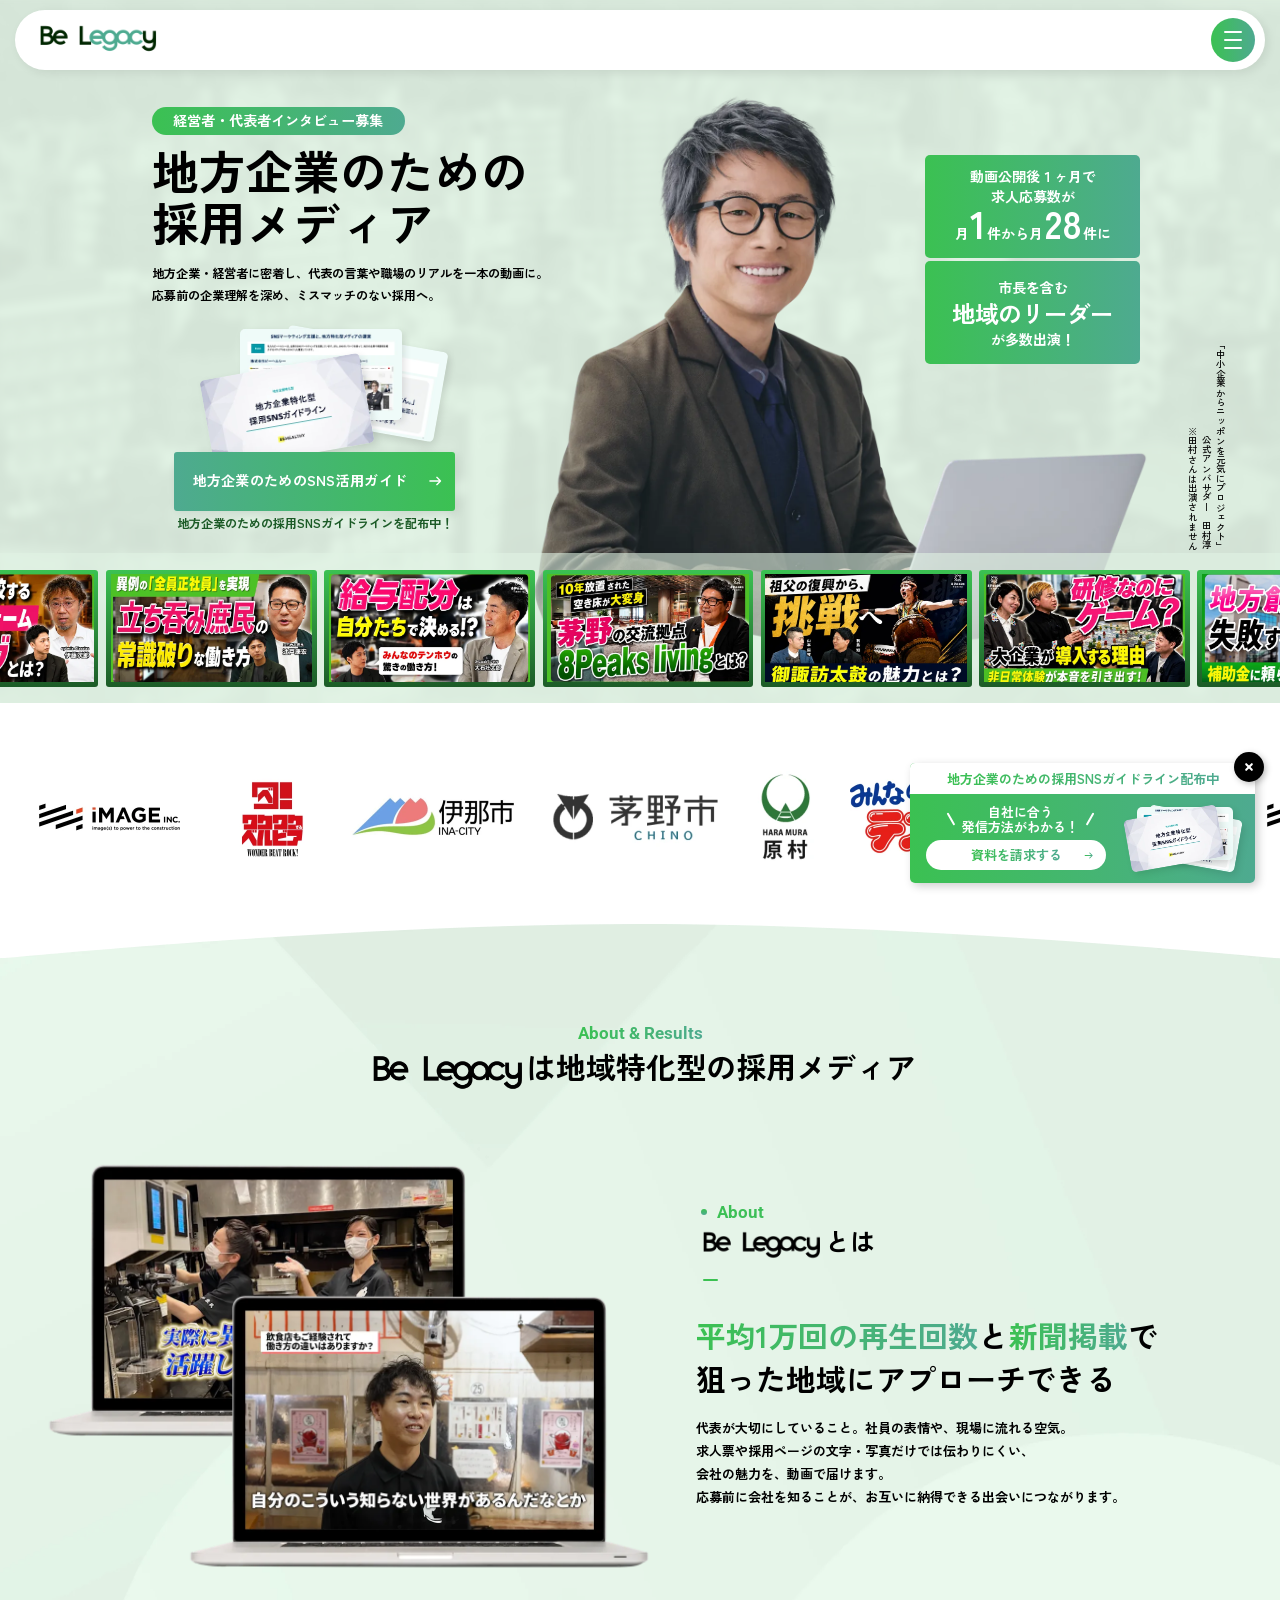
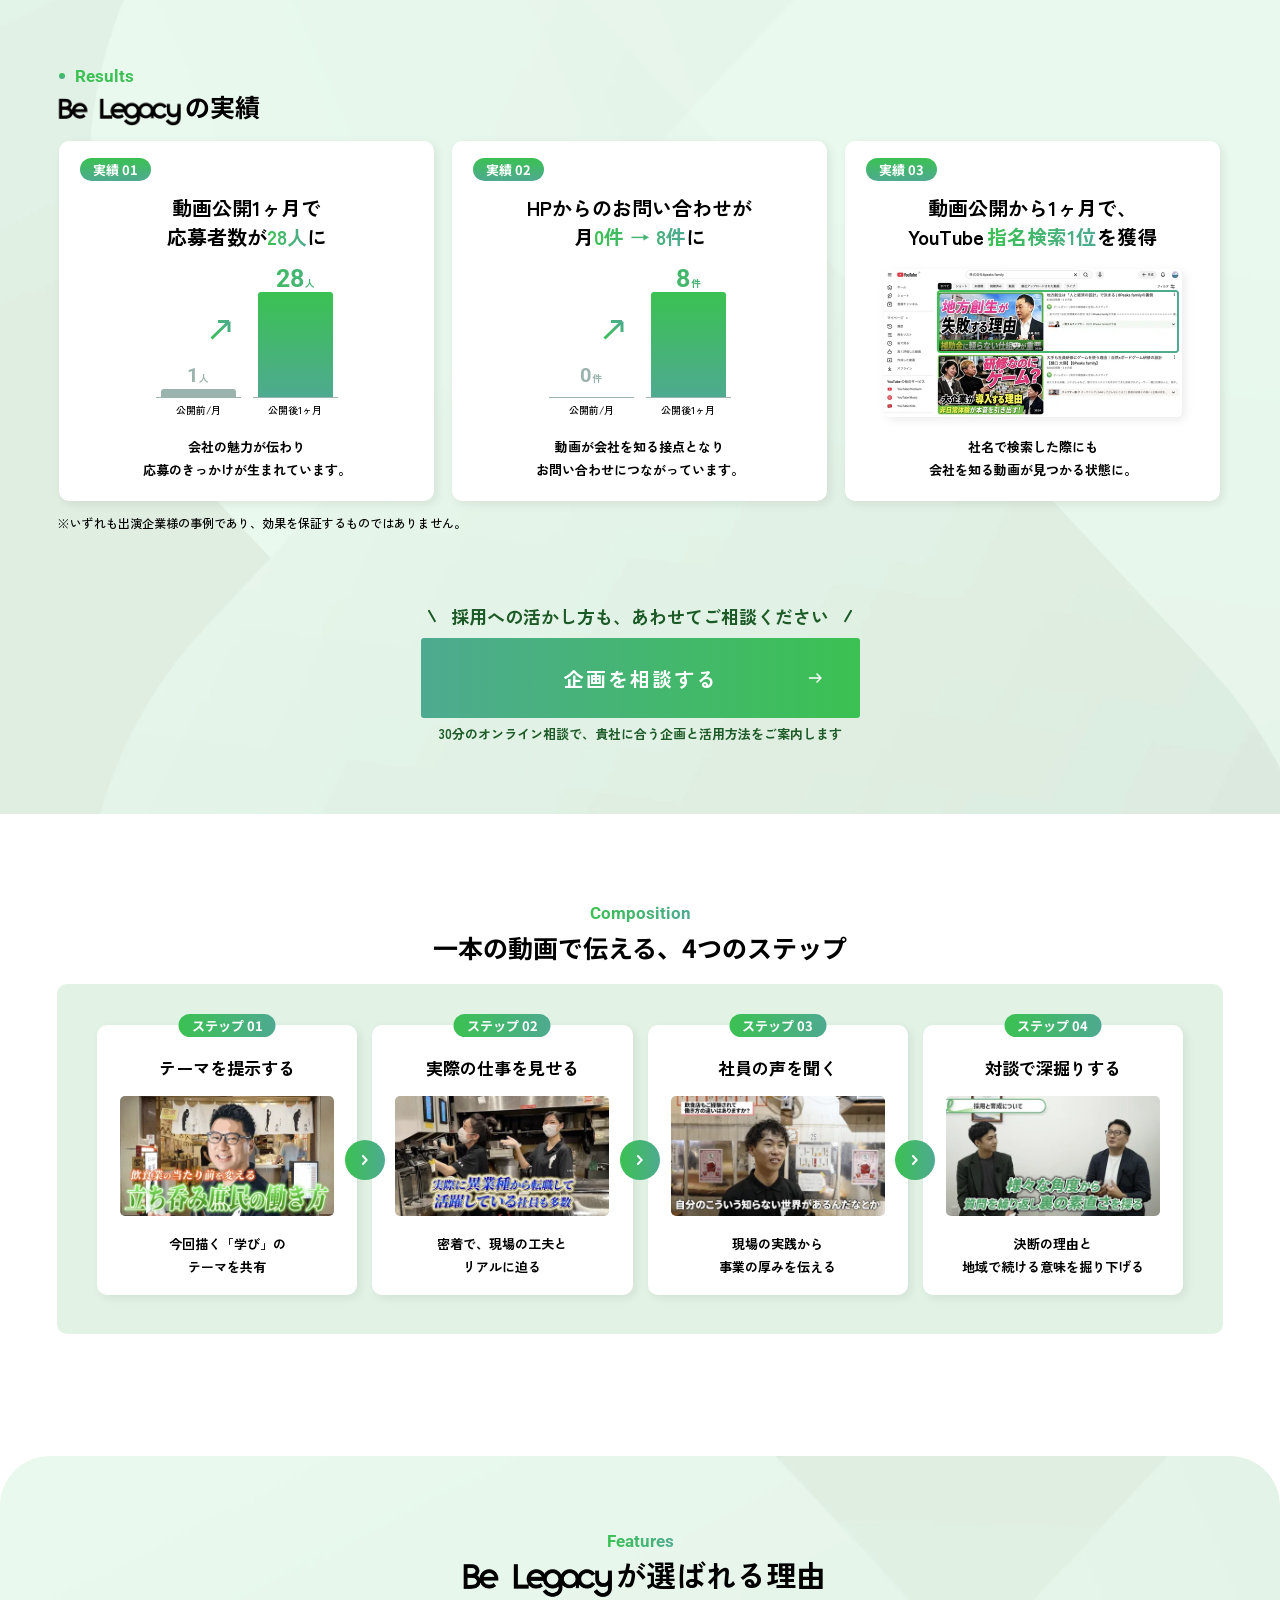
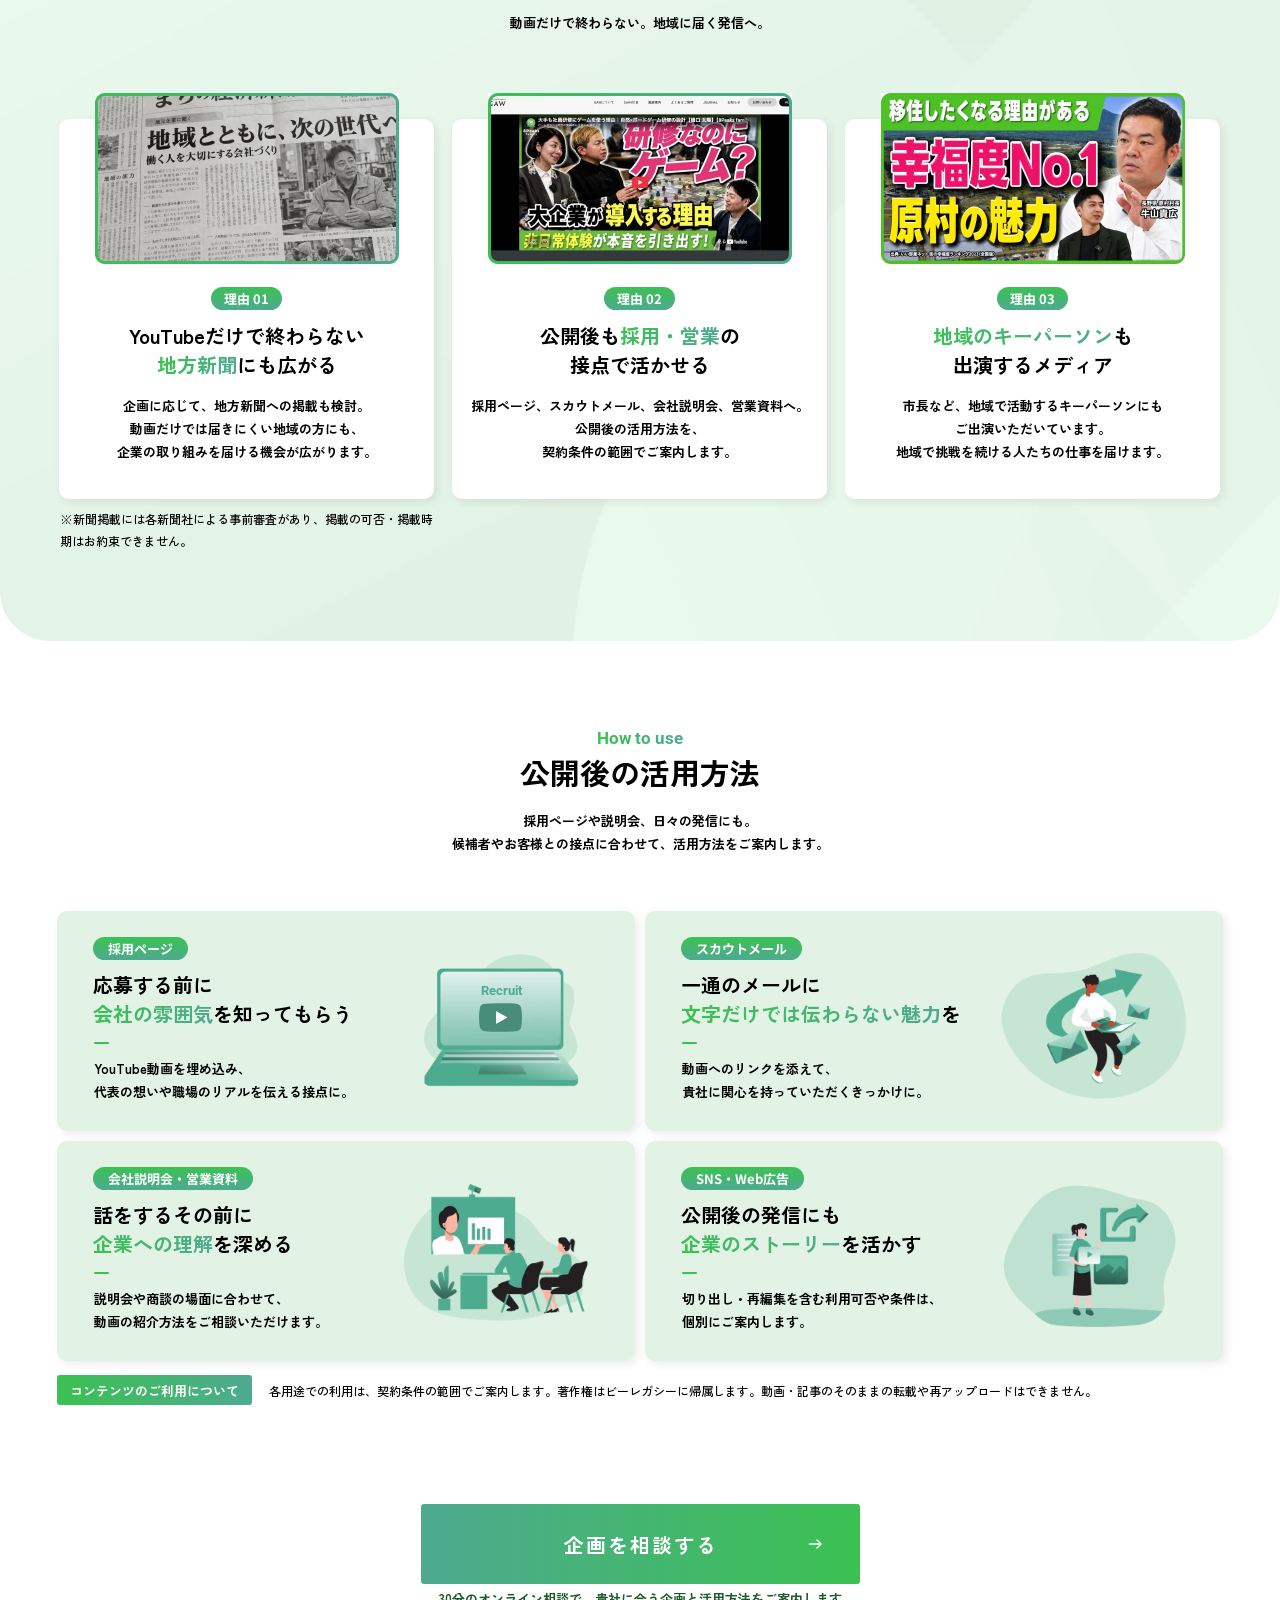
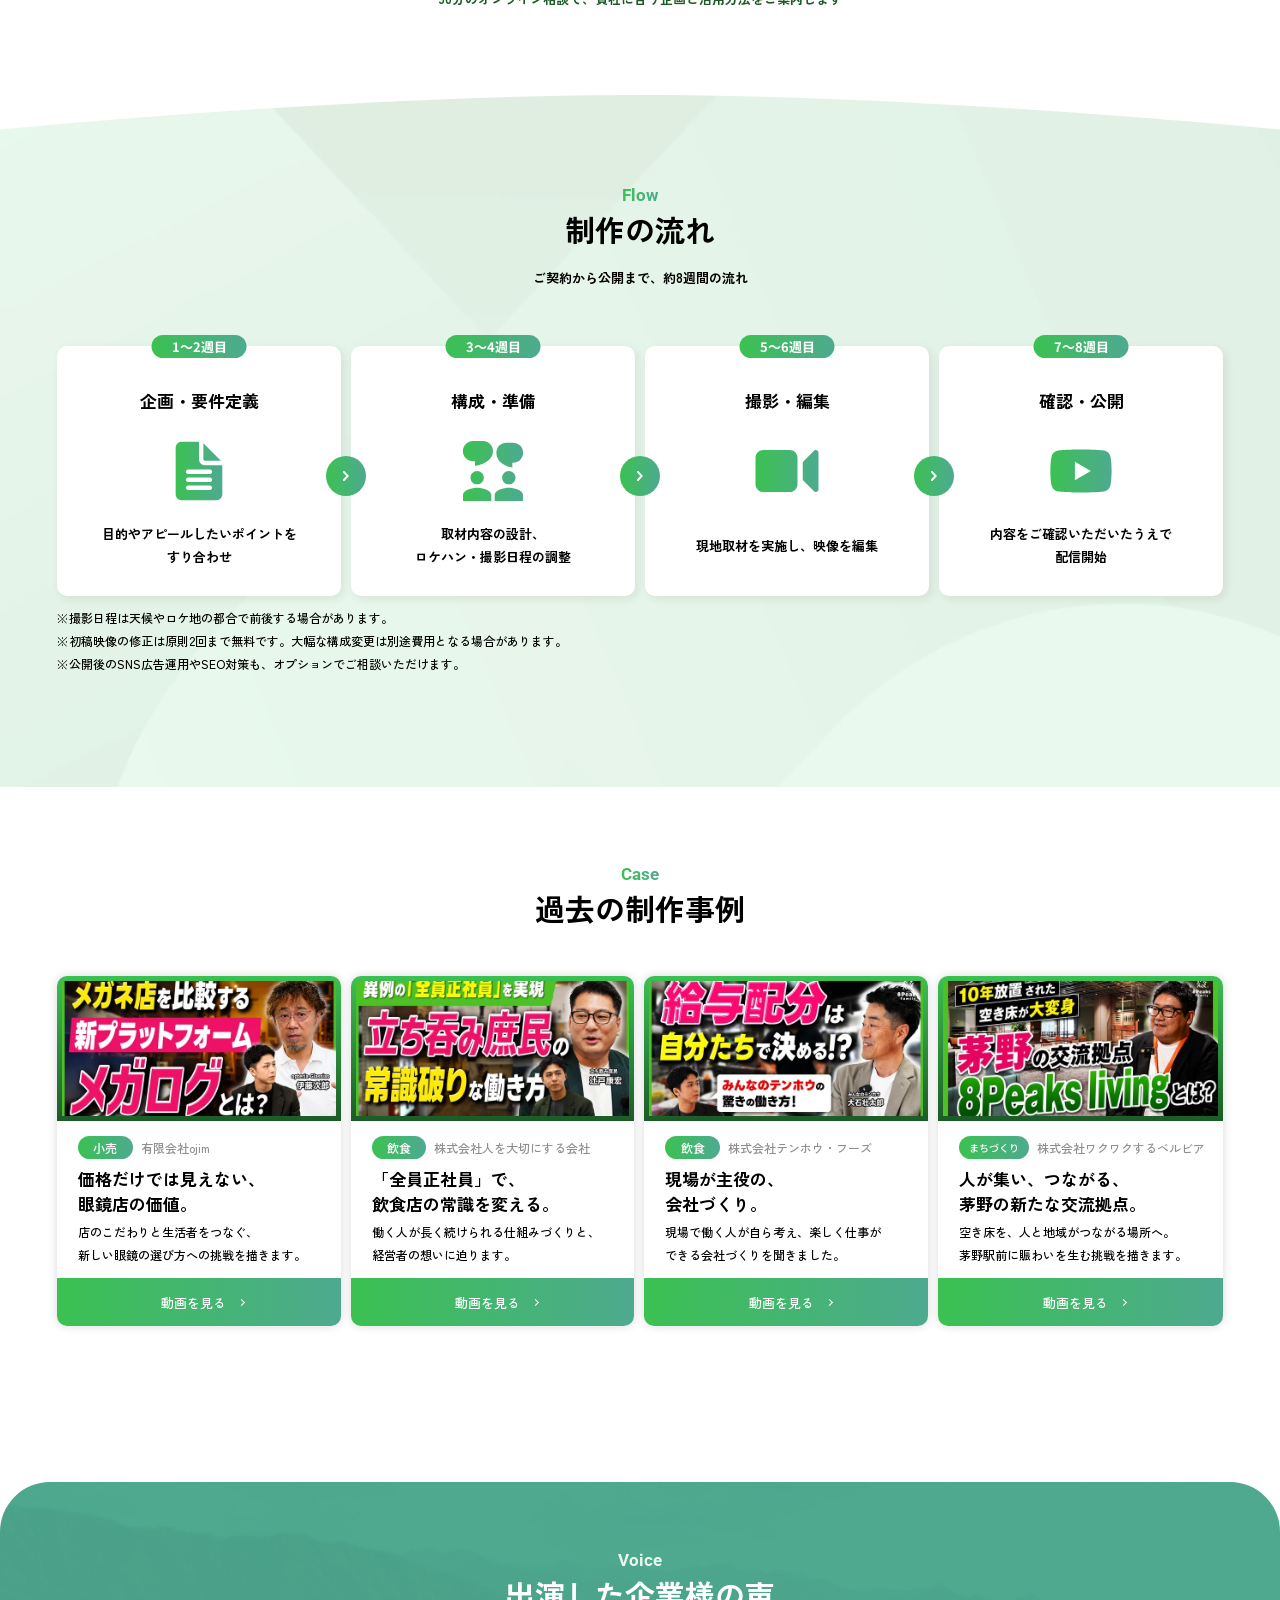
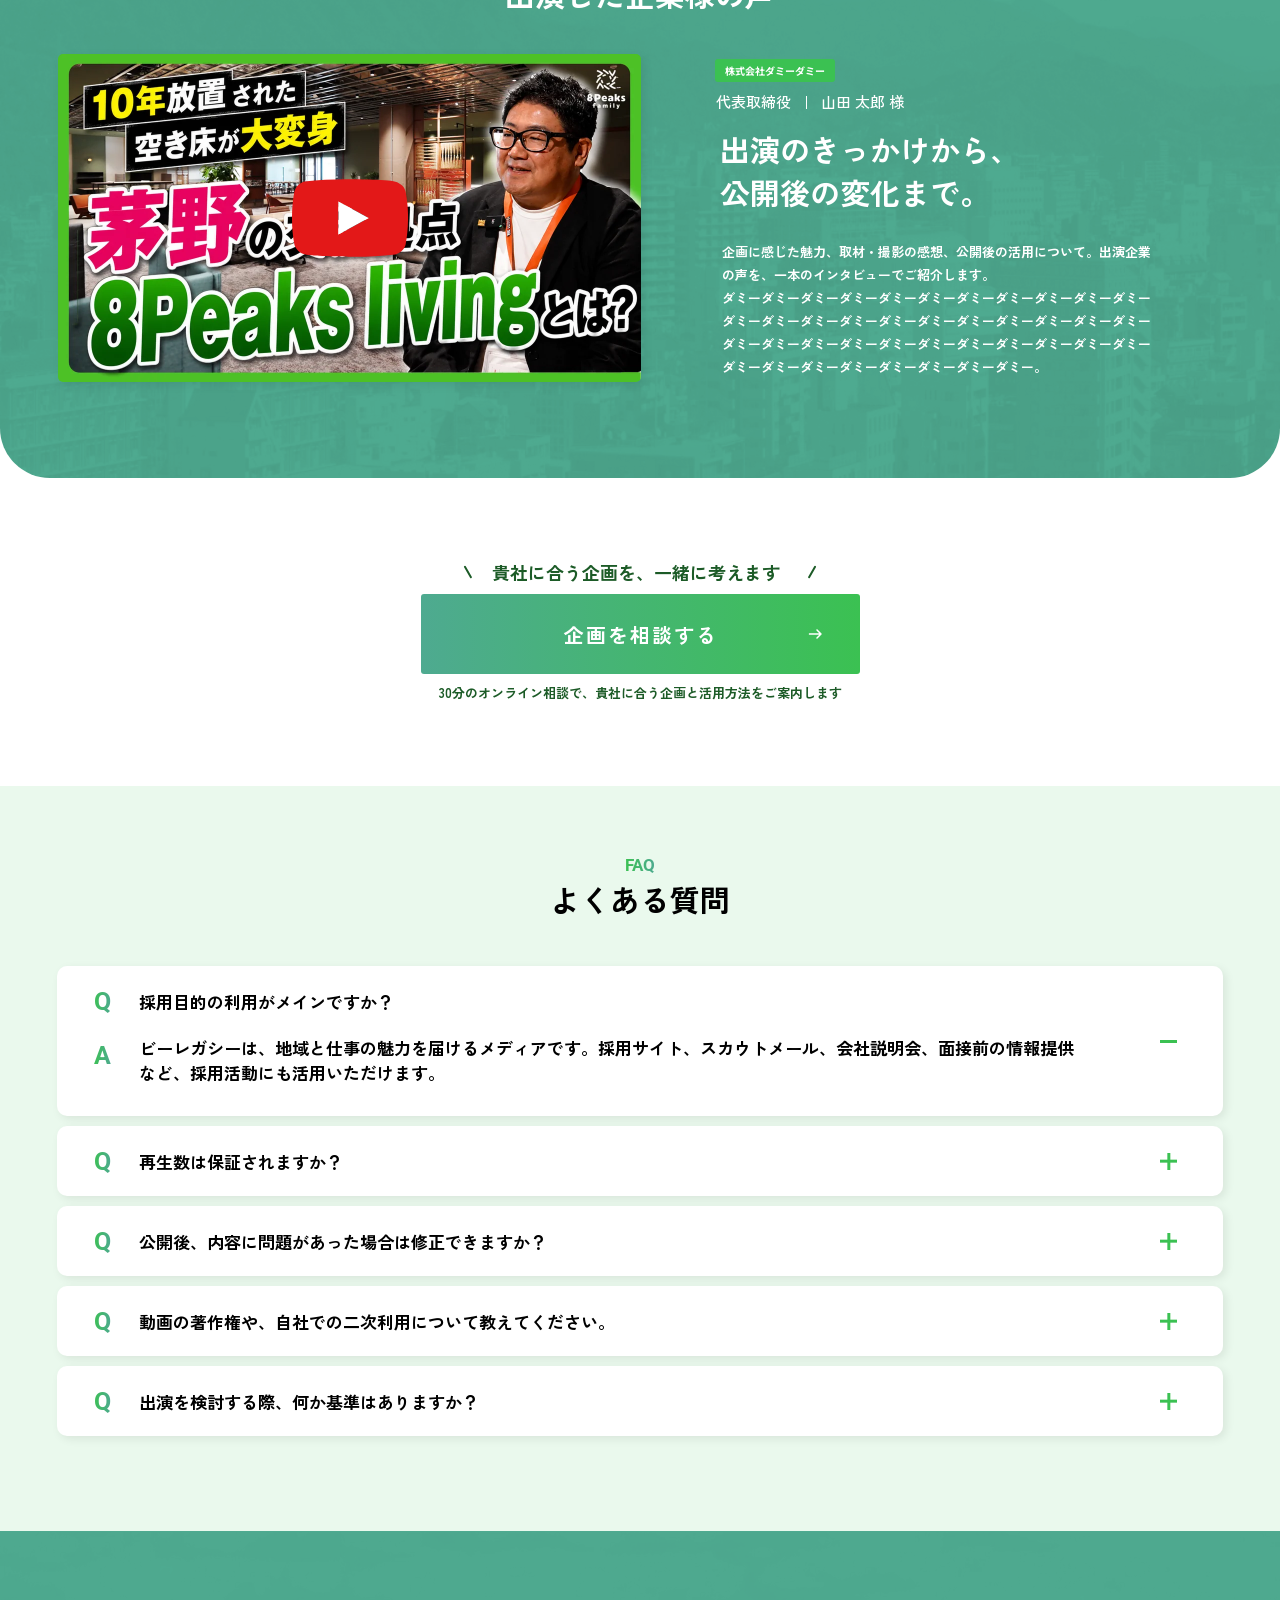
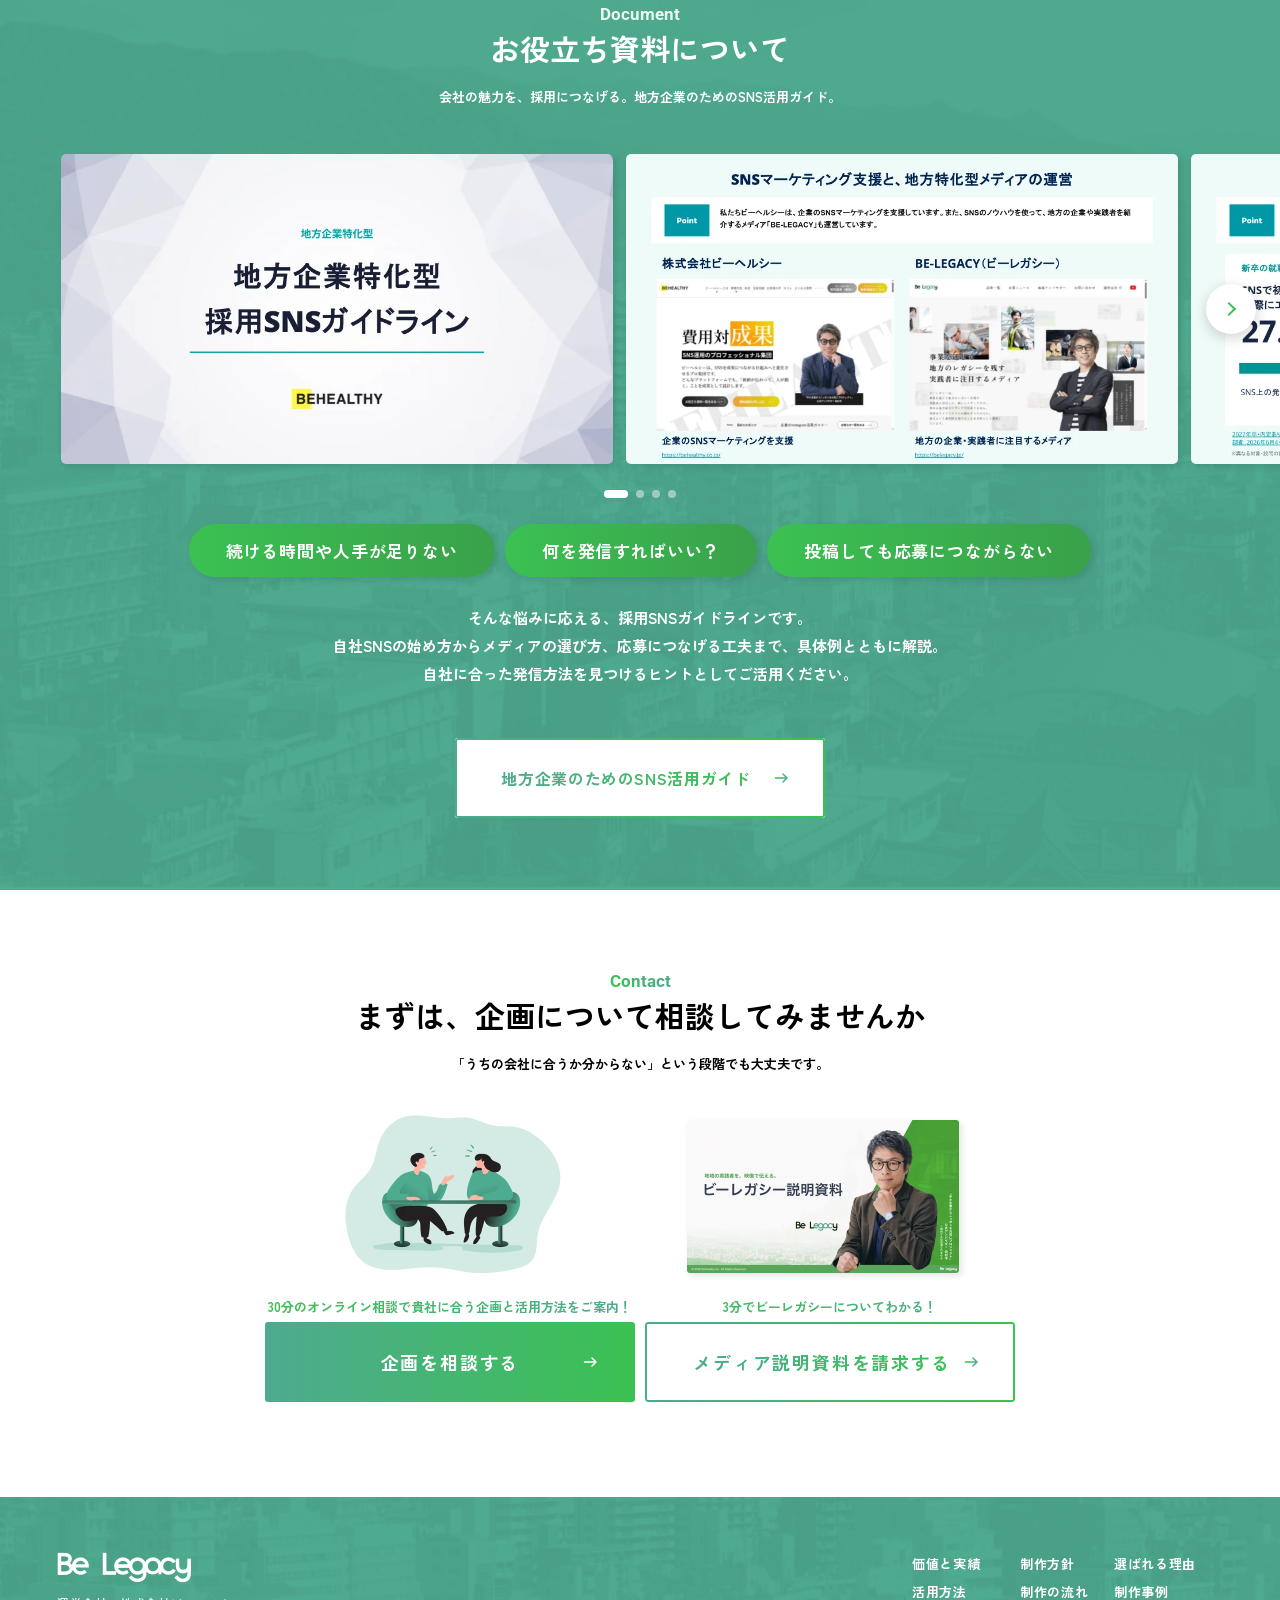
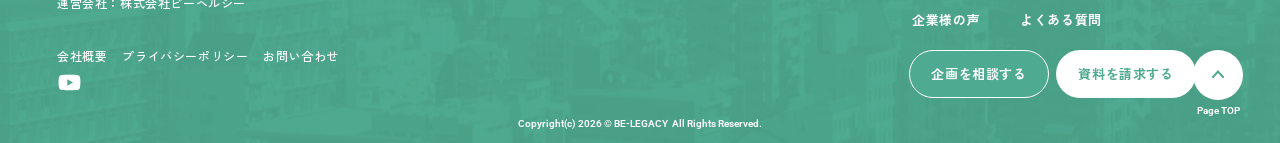
==== commit d0bf6e08: "お役立ち資料のボタン文言を「地方企業のためのSNS活用ガイド」に変更（MV・資料セクション・スマホ固定バー）" ====
--- a/index.html
+++ b/index.html
@@ -60,7 +60,7 @@
           <img class="docs-stack__img docs-stack__img--2" src="img/doc-thumb-02.webp" alt="" width="173" height="97">
           <img class="docs-stack__img docs-stack__img--1" src="img/doc-thumb-01.webp" alt="" width="173" height="97">
         </div>
-        <a href="#document" class="btn btn--hero" data-modal="document" data-doc="guide"><span class="btn__label">お役立ち資料を請求する</span><img class="btn__arrow" src="img/arrow-right.svg" alt="" width="24" height="24"></a>
+        <a href="#document" class="btn btn--hero" data-modal="document" data-doc="guide"><span class="btn__label">地方企業のためのSNS活用ガイド</span><img class="btn__arrow" src="img/arrow-right.svg" alt="" width="24" height="24"></a>
         <p class="hero__cta-note">地方企業のための採用SNSガイドラインを配布中！</p>
       </div>
     </div>
@@ -495,7 +495,7 @@
       <li>投稿しても応募につながらない</li>
     </ul>
     <p class="doc__text">そんな悩みに応える、採用SNSガイドラインです。<br>自社SNSの始め方からメディアの選び方、応募につなげる工夫まで、具体例とともに解説。<br>自社に合った発信方法を見つけるヒントとしてご活用ください。</p>
-    <a href="#document" class="btn btn--doc btn--outline" data-modal="document" data-doc="guide"><span class="btn__label">お役立ち資料を請求する</span><img class="btn__arrow" src="img/arrow-right-green.svg" alt="" width="24" height="24"></a>
+    <a href="#document" class="btn btn--doc btn--outline" data-modal="document" data-doc="guide"><span class="btn__label">地方企業のためのSNS活用ガイド</span><img class="btn__arrow" src="img/arrow-right-green.svg" alt="" width="24" height="24"></a>
   </div>
 </section>
 
@@ -562,7 +562,7 @@
 <!-- ============ SP fixed CTA ============ -->
 <div class="sp-cta" id="spCta" aria-label="お問い合わせ">
   <a href="https://calendar.google.com/calendar/appointments/schedules/AcZssZ1OQm_tpwHusVsD6zyC4J0I1R89GBWl7EatyoEaY0Zpk8MtUeYvqrLIhOOW6YD-E1v710WiqlVc?gv=true" class="sp-cta__btn sp-cta__btn--consult" data-modal="consult" target="_blank" rel="noopener">企画を相談する</a>
-  <a href="#document" class="sp-cta__btn sp-cta__btn--doc" data-modal="document" data-doc="guide"><img class="sp-cta__thumb" src="img/doc-thumb-01.webp" alt="" width="40" height="23"><span>お役立ち資料</span></a>
+  <a href="#document" class="sp-cta__btn sp-cta__btn--doc" data-modal="document" data-doc="guide"><img class="sp-cta__thumb" src="img/doc-thumb-01.webp" alt="" width="40" height="23"><span>地方企業のための<br>SNS活用ガイド</span></a>
 </div>
 
 <!-- ============ Floating banner (PC / tablet) ============ -->
--- a/css/style.css
+++ b/css/style.css
@@ -219,8 +219,8 @@
 .hero__cta { --hc: var(--u); position: absolute; left: calc(24 * var(--u)); top: calc(233 * var(--u)); width: calc(300 * var(--hc)); text-align: center; }
 .hero__cta-note { margin-top: calc(5 * var(--hc)); white-space: nowrap; font-size: calc(13 * var(--hc)); line-height: calc(19 * var(--hc)); color: var(--c-deep); }
 .btn--hero { width: calc(300 * var(--hc)); height: calc(63 * var(--hc)); box-shadow: var(--shadow); }
-.btn--hero .btn__label { margin-left: calc(-6 * var(--hc)); font-size: calc(17 * var(--hc)); line-height: calc(25 * var(--hc)); letter-spacing: .1em; }
-.btn--hero .btn__arrow { left: calc(258 * var(--hc)); top: calc(19.5 * var(--hc)); width: calc(24 * var(--hc)); height: calc(24 * var(--hc)); }
+.btn--hero .btn__label { margin-left: calc(-16 * var(--hc)); font-size: calc(15 * var(--hc)); line-height: calc(25 * var(--hc)); letter-spacing: .02em; }
+.btn--hero .btn__arrow { left: calc(266 * var(--hc)); top: calc(19.5 * var(--hc)); width: calc(24 * var(--hc)); height: calc(24 * var(--hc)); }
 
 /* stacked document thumbnails (hero / floating banner) */
 .docs-stack { position: relative; display: block; }
@@ -577,7 +577,7 @@
 }
 .doc__text { margin-top: 27px; text-align: center; font-size: 15px; line-height: 28px; }
 .btn--doc { width: 370px; height: 80px; margin: 50px auto 0; }
-.btn--doc .btn__label { margin-left: -8px; font-size: 17px; line-height: 25px; letter-spacing: .1em; }
+.btn--doc .btn__label { margin-left: -14px; font-size: 16px; line-height: 25px; letter-spacing: .04em; }
 .btn--doc .btn__arrow { right: 32px; top: 28px; }
 
 /* =========================================================
@@ -966,7 +966,7 @@
   .doc__text { margin-top: 22px; font-size: 13.5px; line-height: 25px; }
   .doc__text br { display: none; }
   .btn--doc { width: 100%; max-width: 360px; height: 64px; margin-top: 30px; }
-  .btn--doc .btn__label { font-size: 16px; }
+  .btn--doc .btn__label { margin-left: -12px; font-size: 15px; }
   .btn--doc .btn__arrow { right: 18px; top: 20px; }
   .fbanner { display: none; }
   .modal__head { padding: 14px 14px 12px 18px; }
@@ -1050,7 +1050,7 @@
   }
   .sp-cta__btn--doc { gap: 8px; }
   .sp-cta__thumb { flex: none; width: 40px; height: 23px; border-radius: 2px; box-shadow: 1px 1px 4px rgba(0, 0, 0, .15); transform: rotate(-6deg); }
-  .sp-cta__btn--doc span { background: var(--grad-r); -webkit-background-clip: text; background-clip: text; color: transparent; -webkit-text-fill-color: transparent; }
+  .sp-cta__btn--doc span { font-size: 11.5px; line-height: 1.35; letter-spacing: .02em; text-align: left; background: var(--grad-r); -webkit-background-clip: text; background-clip: text; color: transparent; -webkit-text-fill-color: transparent; }
 }
 @media (max-width: 359px) {
   .sp-cta__btn { font-size: 12.5px; letter-spacing: 0; }
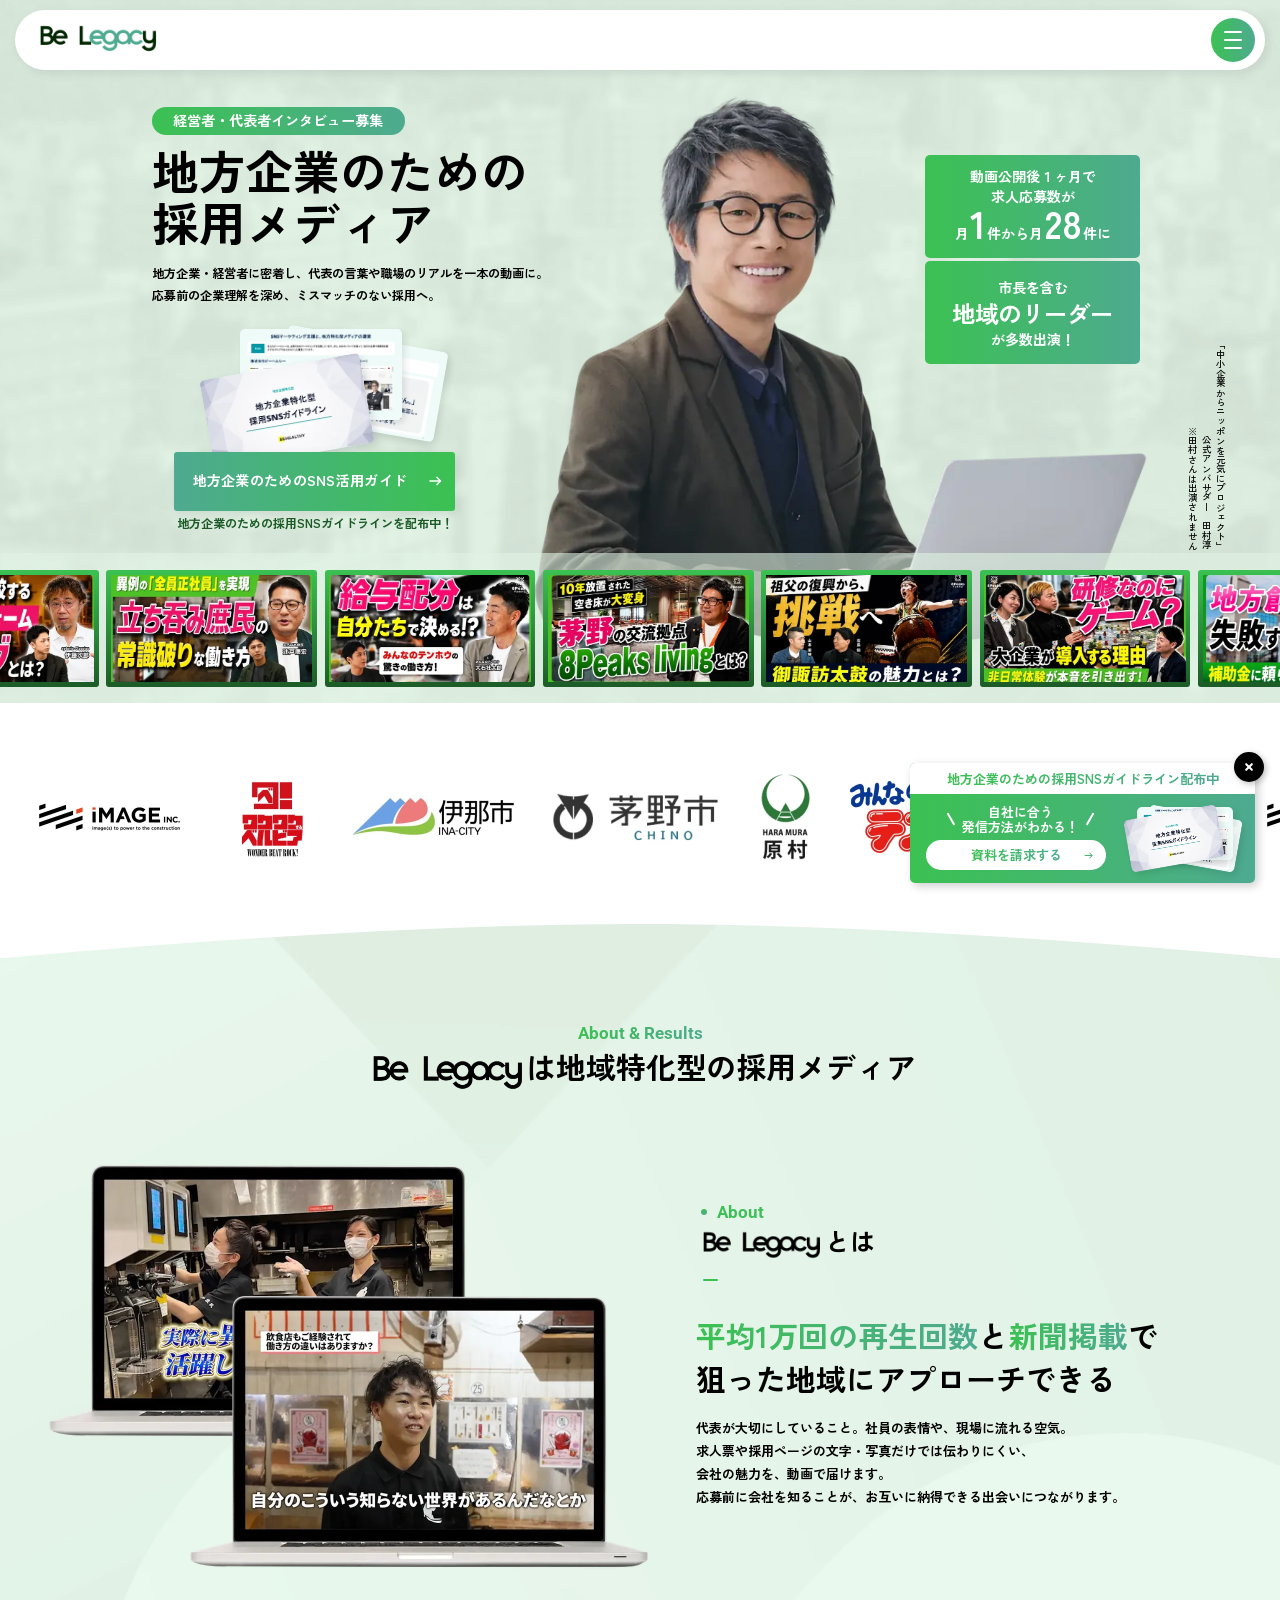
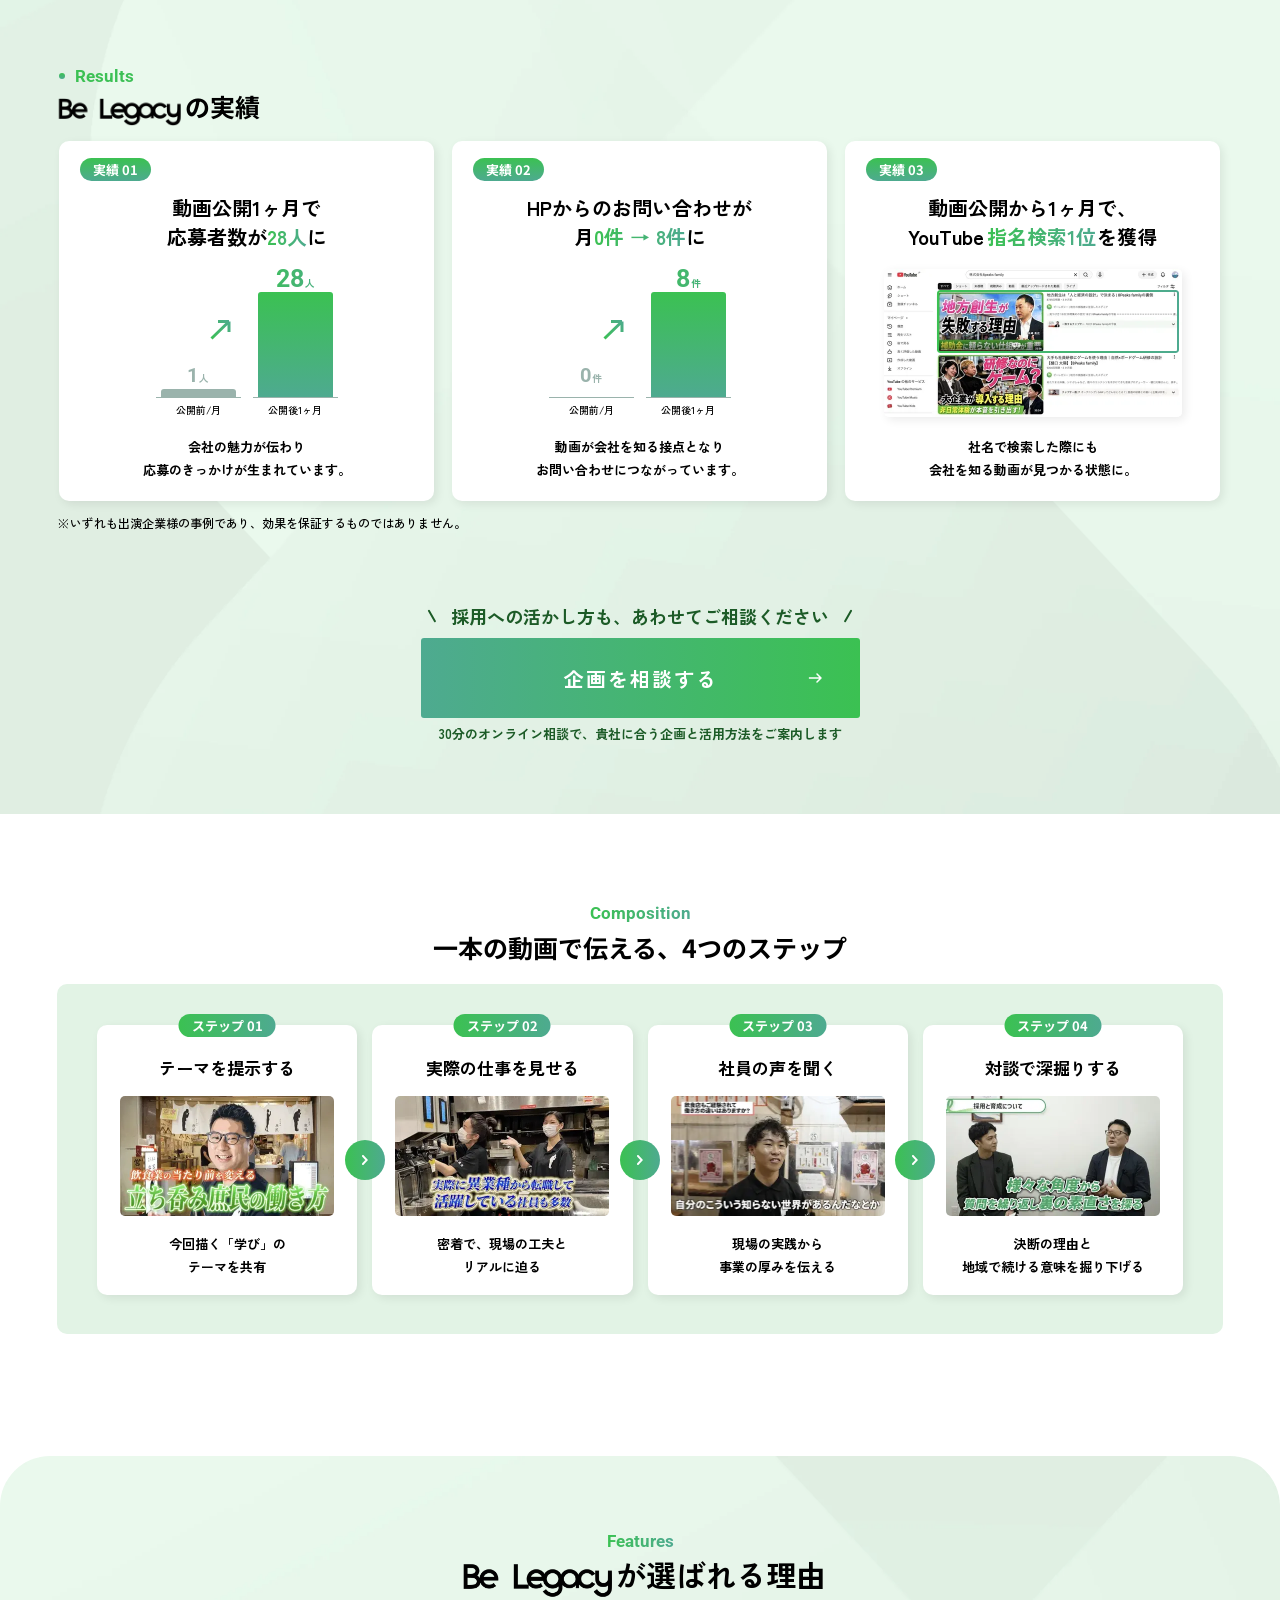
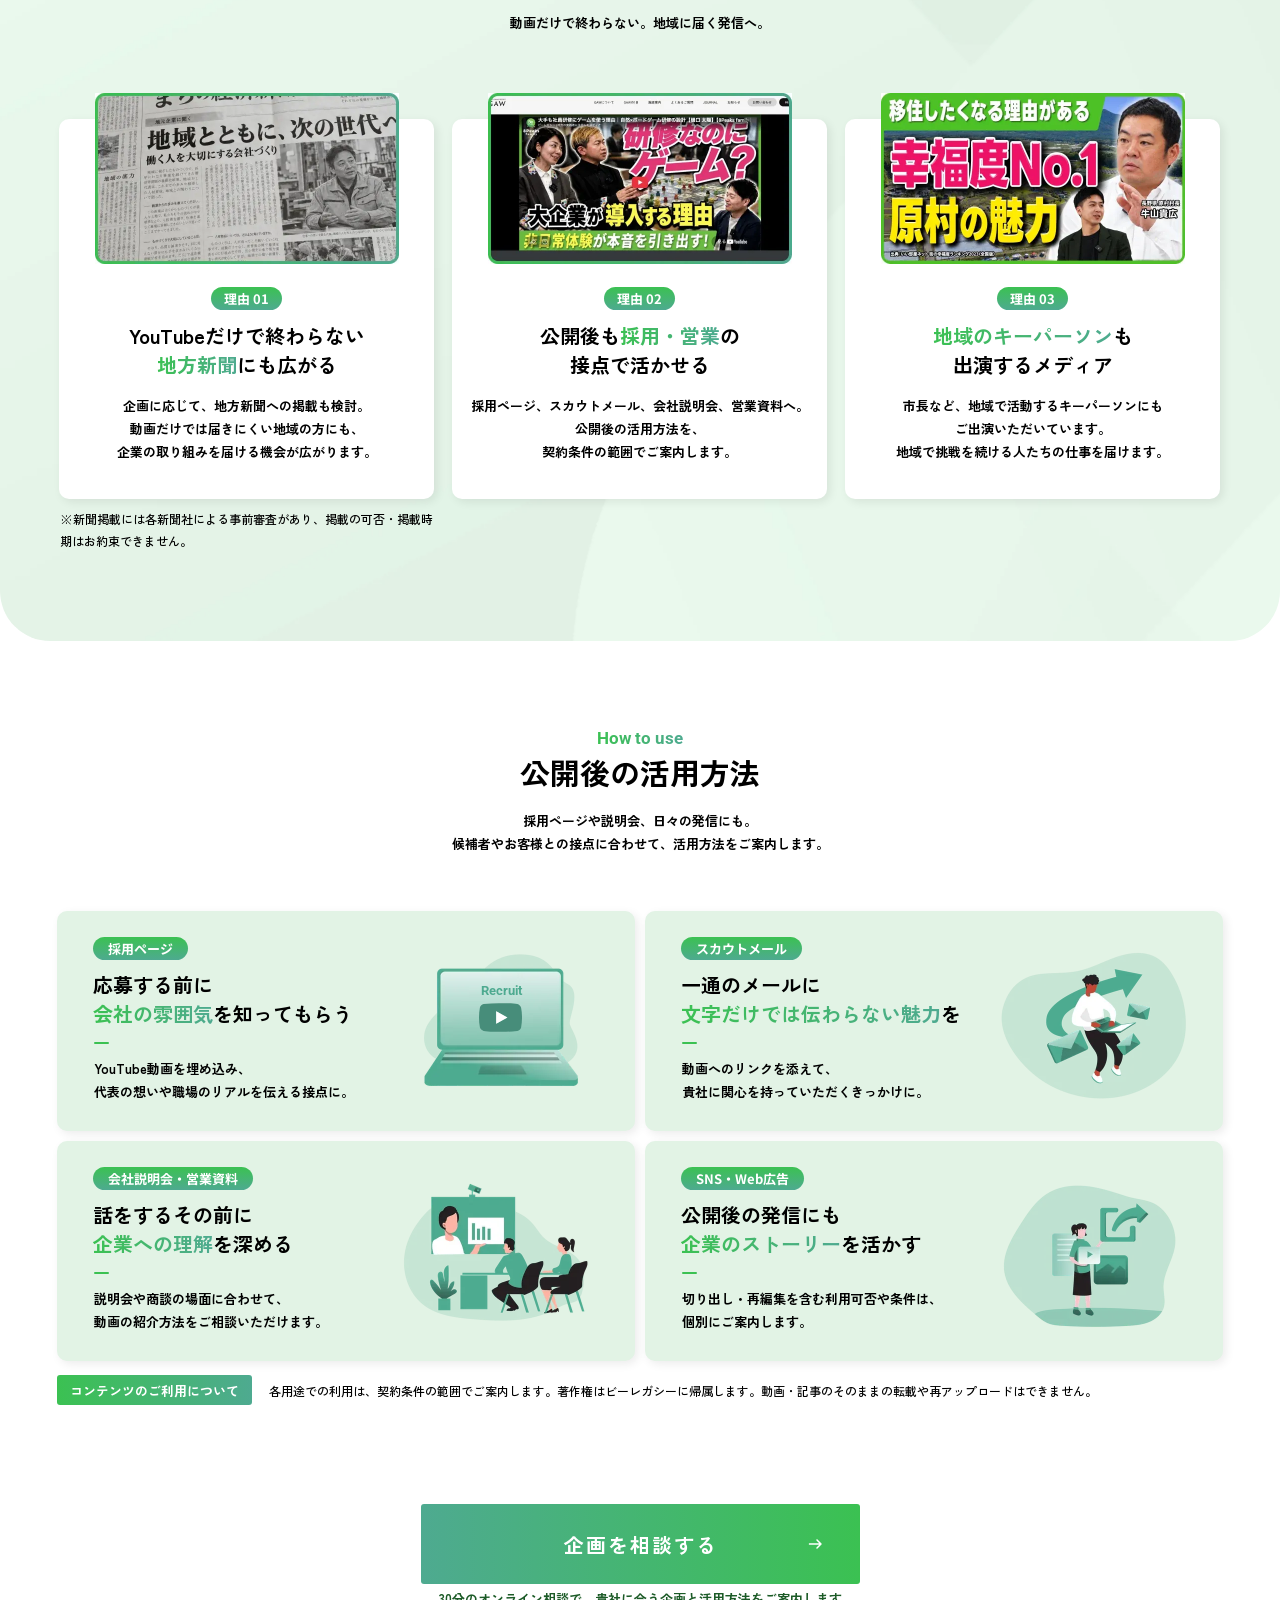
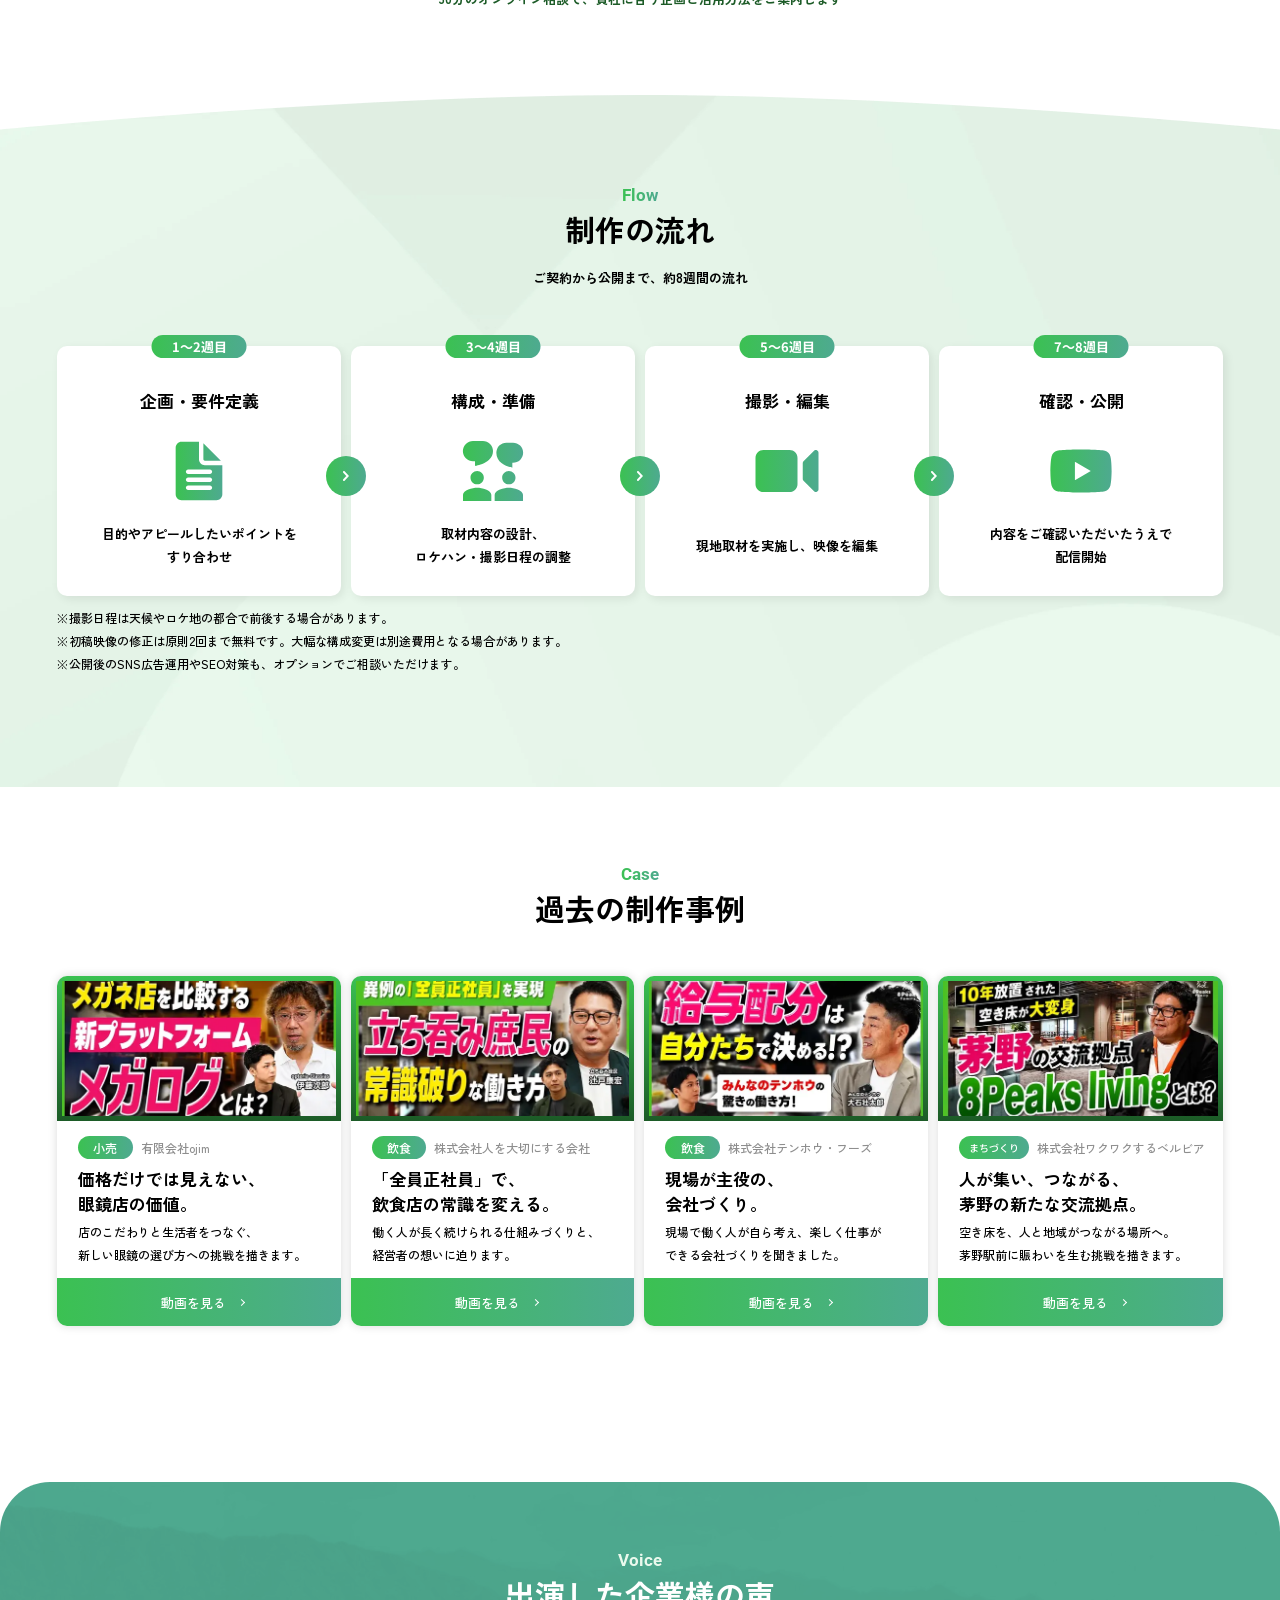
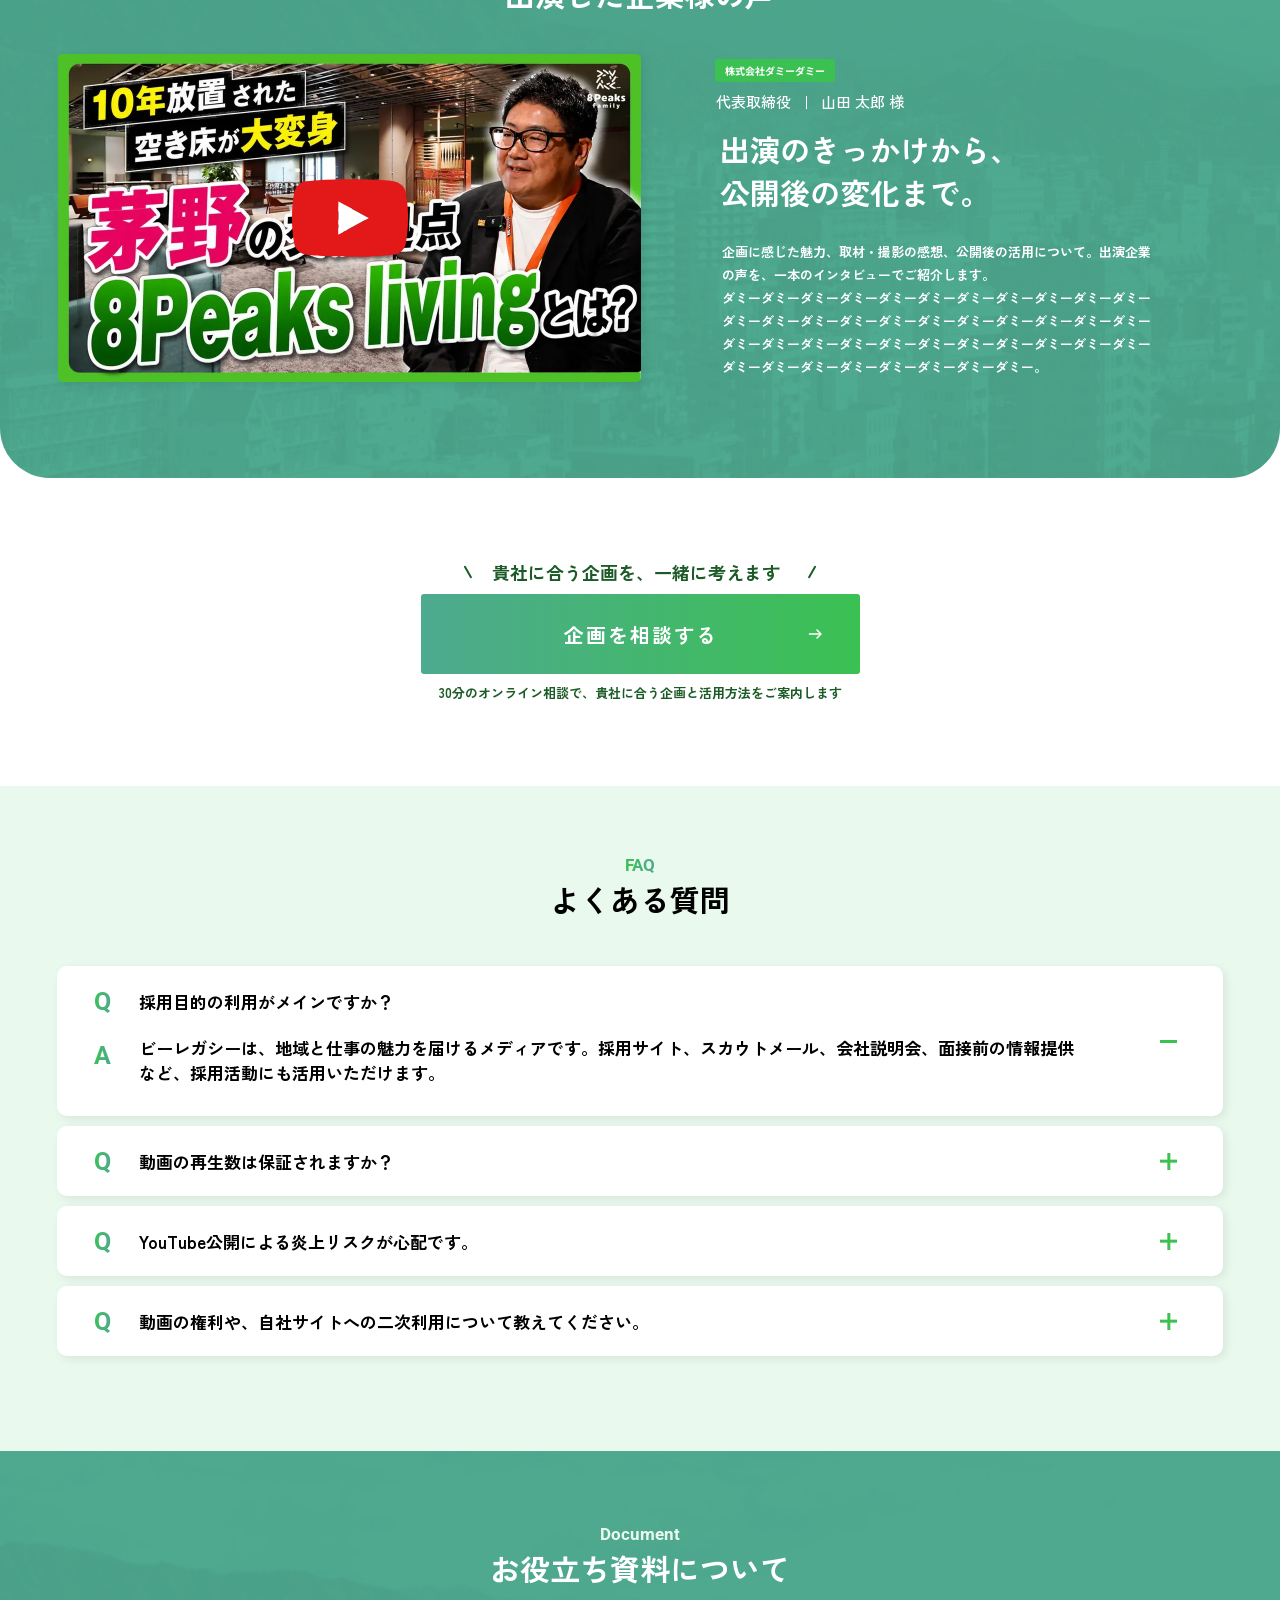
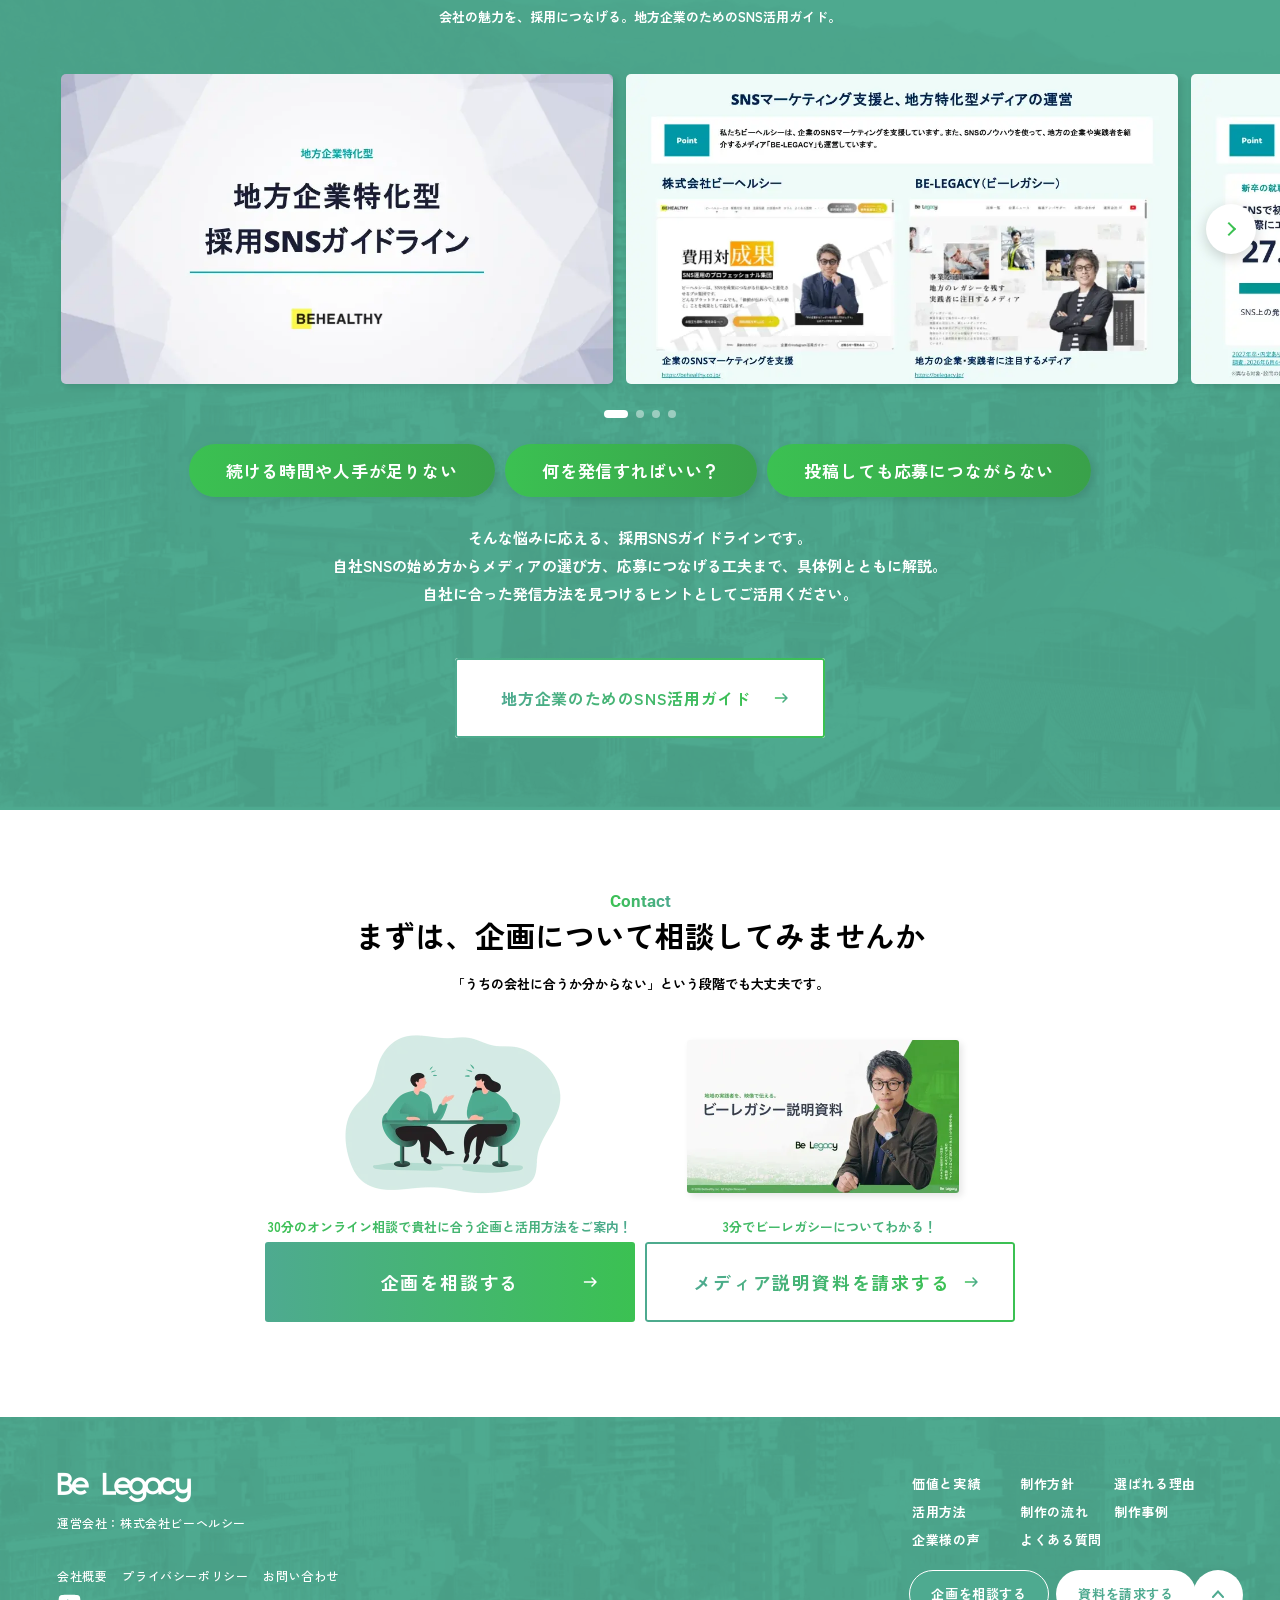
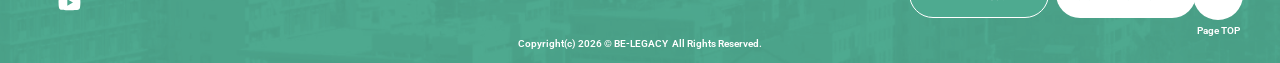
==== commit e9d39997: "表示速度を改善：画像の再圧縮・リサイズ、MV画像の優先読み込み、画面外の画像と背景の遅延読み込み、フォントとCSSの読み込み最適化（圧縮版CSS/JSに切替）。よくある質問の内容を更新" ====
--- a/index.html
+++ b/index.html
@@ -8,8 +8,11 @@
 <meta name="description" content="地方企業・経営者に密着し、代表の言葉や職場のリアルを一本の動画に。応募前の企業理解を深め、ミスマッチのない採用へ。Be Legacy（ビーレガシー）は地域特化型の採用メディアです。">
 <link rel="preconnect" href="https://fonts.googleapis.com">
 <link rel="preconnect" href="https://fonts.gstatic.com" crossorigin>
-<link href="https://fonts.googleapis.com/css2?family=Noto+Sans+JP:wght@500;700&family=Roboto:wght@600;700&family=Zen+Kaku+Gothic+New:wght@500;700;900&display=swap" rel="stylesheet">
-<link rel="stylesheet" href="css/style.css">
+<script>document.documentElement.classList.add('js')</script>
+<link rel="preload" as="image" href="img/hero-person.webp" imagesrcset="img/hero-person-760.webp 760w, img/hero-person.webp 1464w" imagesizes="(max-width: 767px) min(100.5vw, 581px), (max-width: 1023px) 54vw, min(732px, 53.6vw)" fetchpriority="high">
+<link rel="stylesheet" href="css/style.min.css">
+<link rel="preload" as="style" href="https://fonts.googleapis.com/css2?family=Noto+Sans+JP:wght@500;700&family=Roboto:wght@600;700&family=Zen+Kaku+Gothic+New:wght@500;700&display=swap" onload="this.onload=null;this.rel='stylesheet'">
+<noscript><link rel="stylesheet" href="https://fonts.googleapis.com/css2?family=Noto+Sans+JP:wght@500;700&family=Roboto:wght@600;700&family=Zen+Kaku+Gothic+New:wght@500;700&display=swap"></noscript>
 <link rel="icon" href="img/favicon-32.png" sizes="32x32">
 <link rel="icon" href="img/favicon-192.png" sizes="192x192">
 <link rel="apple-touch-icon" href="img/apple-touch-icon.png">
@@ -19,7 +22,7 @@
 <!-- ============ Header ============ -->
 <header class="header" id="top">
   <div class="header__inner">
-    <a href="#top" class="header__logo"><img src="img/logo.png" alt="Be Legacy" width="150" height="53"></a>
+    <a href="#top" class="header__logo"><img src="img/logo.webp" alt="Be Legacy" width="150" height="53"></a>
     <nav class="header__nav" id="gnav" aria-label="メインメニュー">
       <ul class="header__list">
         <li><a href="#about">ビーレガシーについて</a></li>
@@ -66,7 +69,7 @@
     </div>
 
     <div class="hero__visual">
-      <img class="hero__person" src="img/hero-person.webp" alt="" width="732" height="655">
+      <img class="hero__person" src="img/hero-person.webp" srcset="img/hero-person-760.webp 760w, img/hero-person.webp 1464w" sizes="(max-width: 767px) min(100.5vw, 581px), (max-width: 1023px) 54vw, min(732px, 53.6vw)" alt="" width="732" height="655" fetchpriority="high">
       <div class="hero__badges">
         <div class="badge badge--1">
           <span class="badge__s">動画公開後１ヶ月で<br>求人応募数が</span>
@@ -101,34 +104,34 @@
 <section class="logos" aria-label="出演企業・自治体">
   <div class="marquee marquee--logos">
     <ul class="marquee__track">
-      <li><img src="img/logo-image.webp" alt="株式会社iMAGE" width="167" height="92"></li>
-      <li><img src="img/logo-bellevia.webp" alt="株式会社ワクワクするベルビア" width="87" height="92"></li>
-      <li><img src="img/logo-ina.webp" alt="伊那市" width="167" height="92"></li>
-      <li><img src="img/logo-chino.webp" alt="茅野市" width="167" height="92"></li>
-      <li><img src="img/logo-haramura.webp" alt="原村" width="61" height="92"></li>
-      <li><img src="img/logo-tenhou.webp" alt="みんなのテンホウ" width="167" height="92"></li>
-      <li><img src="img/logo-8peaks.webp" alt="8Peaks family" width="167" height="92"></li>
+      <li><img loading="lazy" decoding="async" src="img/logo-image.webp" alt="株式会社iMAGE" width="167" height="92"></li>
+      <li><img loading="lazy" decoding="async" src="img/logo-bellevia.webp" alt="株式会社ワクワクするベルビア" width="87" height="92"></li>
+      <li><img loading="lazy" decoding="async" src="img/logo-ina.webp" alt="伊那市" width="167" height="92"></li>
+      <li><img loading="lazy" decoding="async" src="img/logo-chino.webp" alt="茅野市" width="167" height="92"></li>
+      <li><img loading="lazy" decoding="async" src="img/logo-haramura.webp" alt="原村" width="61" height="92"></li>
+      <li><img loading="lazy" decoding="async" src="img/logo-tenhou.webp" alt="みんなのテンホウ" width="167" height="92"></li>
+      <li><img loading="lazy" decoding="async" src="img/logo-8peaks.webp" alt="8Peaks family" width="167" height="92"></li>
     </ul>
   </div>
 </section>
 
 <!-- ============ About & Results ============ -->
 <section class="sec value" id="about">
-  <div class="value__bg" aria-hidden="true"></div>
+  <div class="value__bg lazy-bg" aria-hidden="true"></div>
   <div class="inner">
     <div class="sec-head">
       <p class="sec-head__en">About &amp; Results</p>
-      <h2 class="sec-head__ttl sec-head__ttl--logo"><img src="img/logo-heading.png" alt="Be Legacy" width="167" height="59">は地域特化型の採用メディア</h2>
+      <h2 class="sec-head__ttl sec-head__ttl--logo"><img loading="lazy" decoding="async" src="img/logo-heading.webp" alt="Be Legacy" width="167" height="59">は地域特化型の採用メディア</h2>
     </div>
 
     <div class="about">
       <div class="about__mock" aria-hidden="true">
-        <img class="about__mock1" src="img/mock-01.webp" alt="" width="494" height="328">
-        <img class="about__mock2" src="img/mock-02.webp" alt="" width="494" height="328">
+        <img loading="lazy" decoding="async" class="about__mock1" src="img/mock-01.webp" alt="" width="494" height="328">
+        <img loading="lazy" decoding="async" class="about__mock2" src="img/mock-02.webp" alt="" width="494" height="328">
       </div>
       <div class="about__body">
         <p class="label">About</p>
-        <h3 class="sub-ttl sub-ttl--logo"><img src="img/logo-heading.png" alt="Be Legacy" width="131" height="46">とは</h3>
+        <h3 class="sub-ttl sub-ttl--logo"><img loading="lazy" decoding="async" src="img/logo-heading.webp" alt="Be Legacy" width="131" height="46">とは</h3>
         <span class="bar" aria-hidden="true"></span>
         <p class="about__catch"><span class="grad">平均1万回の再生回数</span>と<span class="grad">新聞掲載</span>で<br>狙った地域にアプローチできる</p>
         <p class="about__text">代表が大切にしていること。社員の表情や、現場に流れる空気。<br>求人票や採用ページの文字・写真だけでは伝わりにくい、<br>会社の魅力を、動画で届けます。<br>応募前に会社を知ることが、お互いに納得できる出会いにつながります。</p>
@@ -137,7 +140,7 @@
 
     <div class="results">
       <p class="label">Results</p>
-      <h3 class="sub-ttl sub-ttl--logo sub-ttl--noto"><img src="img/logo-heading.png" alt="Be Legacy" width="137" height="48">の実績</h3>
+      <h3 class="sub-ttl sub-ttl--logo sub-ttl--noto"><img loading="lazy" decoding="async" src="img/logo-heading.webp" alt="Be Legacy" width="137" height="48">の実績</h3>
       <ul class="results__list">
         <li class="rcard">
           <span class="pill">実績 01</span>
@@ -171,7 +174,7 @@
 
     <div class="cta cta--value">
       <p class="cta__lead">採用への活かし方も、あわせてご相談ください</p>
-      <a href="https://calendar.google.com/calendar/appointments/schedules/AcZssZ1OQm_tpwHusVsD6zyC4J0I1R89GBWl7EatyoEaY0Zpk8MtUeYvqrLIhOOW6YD-E1v710WiqlVc?gv=true" class="btn btn--lg" data-modal="consult" target="_blank" rel="noopener"><span class="btn__label">企画を相談する</span><img class="btn__arrow" src="img/arrow-right.svg" alt="" width="24" height="24"></a>
+      <a href="https://calendar.google.com/calendar/appointments/schedules/AcZssZ1OQm_tpwHusVsD6zyC4J0I1R89GBWl7EatyoEaY0Zpk8MtUeYvqrLIhOOW6YD-E1v710WiqlVc?gv=true" class="btn btn--lg" data-modal="consult" target="_blank" rel="noopener"><span class="btn__label">企画を相談する</span><img loading="lazy" decoding="async" class="btn__arrow" src="img/arrow-right.svg" alt="" width="24" height="24"></a>
       <p class="cta__sub">30分のオンライン相談で、貴社に合う企画と活用方法をご案内します</p>
     </div>
   </div>
@@ -189,25 +192,25 @@
         <li class="scard">
           <span class="pill pill--step">ステップ 01</span>
           <h3 class="scard__ttl">テーマを提示する</h3>
-          <img class="scard__img" src="img/step-01.webp" alt="" width="214" height="120">
+          <img loading="lazy" decoding="async" class="scard__img" src="img/step-01.webp" alt="" width="214" height="120">
           <p class="scard__txt">今回描く「学び」の<br>テーマを共有</p>
         </li>
         <li class="scard">
           <span class="pill pill--step">ステップ 02</span>
           <h3 class="scard__ttl">実際の仕事を見せる</h3>
-          <img class="scard__img" src="img/step-02.webp" alt="" width="214" height="120">
+          <img loading="lazy" decoding="async" class="scard__img" src="img/step-02.webp" alt="" width="214" height="120">
           <p class="scard__txt">密着で、現場の工夫と<br>リアルに迫る</p>
         </li>
         <li class="scard">
           <span class="pill pill--step">ステップ 03</span>
           <h3 class="scard__ttl">社員の声を聞く</h3>
-          <img class="scard__img" src="img/step-03.webp" alt="" width="214" height="120">
+          <img loading="lazy" decoding="async" class="scard__img" src="img/step-03.webp" alt="" width="214" height="120">
           <p class="scard__txt">現場の実践から<br>事業の厚みを伝える</p>
         </li>
         <li class="scard">
           <span class="pill pill--step">ステップ 04</span>
           <h3 class="scard__ttl">対談で深掘りする</h3>
-          <img class="scard__img" src="img/step-04.webp" alt="" width="214" height="120">
+          <img loading="lazy" decoding="async" class="scard__img" src="img/step-04.webp" alt="" width="214" height="120">
           <p class="scard__txt">決断の理由と<br>地域で続ける意味を掘り下げる</p>
         </li>
       </ol>
@@ -217,11 +220,11 @@
 
 <!-- ============ Features ============ -->
 <section class="sec features" id="features">
-  <div class="features__bg" aria-hidden="true"></div>
+  <div class="features__bg lazy-bg" aria-hidden="true"></div>
   <div class="inner">
     <div class="sec-head">
       <p class="sec-head__en">Features</p>
-      <h2 class="sec-head__ttl sec-head__ttl--logo"><img src="img/logo-heading.png" alt="Be Legacy" width="167" height="59">が選ばれる理由</h2>
+      <h2 class="sec-head__ttl sec-head__ttl--logo"><img loading="lazy" decoding="async" src="img/logo-heading.webp" alt="Be Legacy" width="167" height="59">が選ばれる理由</h2>
       <p class="sec-head__lead">動画だけで終わらない。地域に届く発信へ。</p>
     </div>
     <ul class="features__list">
@@ -271,9 +274,9 @@
           <p class="ucard__txt">YouTube動画を埋め込み、<br>代表の想いや職場のリアルを伝える接点に。</p>
         </div>
         <div class="ucard__img ucard__img--recruit" aria-hidden="true">
-          <img src="img/results-03.webp" alt="" width="160" height="160">
+          <img loading="lazy" decoding="async" src="img/results-03.webp" alt="" width="160" height="160">
           <span class="ucard__recruit">Recruit</span>
-          <img class="ucard__yt" src="img/icon-yt-screen.svg" alt="" width="43" height="43">
+          <img loading="lazy" decoding="async" class="ucard__yt" src="img/icon-yt-screen.svg" alt="" width="43" height="43">
         </div>
       </li>
       <li class="ucard">
@@ -283,7 +286,7 @@
           <span class="bar" aria-hidden="true"></span>
           <p class="ucard__txt">動画へのリンクを添えて、<br>貴社に関心を持っていただくきっかけに。</p>
         </div>
-        <div class="ucard__img ucard__img--scout"><img src="img/features-02.webp" alt="" width="190" height="190"></div>
+        <div class="ucard__img ucard__img--scout"><img loading="lazy" decoding="async" src="img/features-02.webp" alt="" width="190" height="190"></div>
       </li>
       <li class="ucard">
         <div class="ucard__body">
@@ -292,7 +295,7 @@
           <span class="bar" aria-hidden="true"></span>
           <p class="ucard__txt">説明会や商談の場面に合わせて、<br>動画の紹介方法をご相談いただけます。</p>
         </div>
-        <div class="ucard__img ucard__img--briefing"><img src="img/use-briefing.webp" alt="" width="190" height="190"></div>
+        <div class="ucard__img ucard__img--briefing"><img loading="lazy" decoding="async" src="img/use-briefing.webp" alt="" width="190" height="190"></div>
       </li>
       <li class="ucard">
         <div class="ucard__body">
@@ -301,7 +304,7 @@
           <span class="bar" aria-hidden="true"></span>
           <p class="ucard__txt">切り出し・再編集を含む利用可否や条件は、<br>個別にご案内します。</p>
         </div>
-        <div class="ucard__img ucard__img--sns"><img src="img/use-sns.webp" alt="" width="190" height="190"></div>
+        <div class="ucard__img ucard__img--sns"><img loading="lazy" decoding="async" src="img/use-sns.webp" alt="" width="190" height="190"></div>
       </li>
     </ul>
     <div class="terms">
@@ -309,7 +312,7 @@
       <p class="terms__txt">各用途での利用は、契約条件の範囲でご案内します。著作権はビーレガシーに帰属します。動画・記事のそのままの転載や再アップロードはできません。</p>
     </div>
     <div class="cta cta--use">
-      <a href="https://calendar.google.com/calendar/appointments/schedules/AcZssZ1OQm_tpwHusVsD6zyC4J0I1R89GBWl7EatyoEaY0Zpk8MtUeYvqrLIhOOW6YD-E1v710WiqlVc?gv=true" class="btn btn--lg" data-modal="consult" target="_blank" rel="noopener"><span class="btn__label">企画を相談する</span><img class="btn__arrow" src="img/arrow-right.svg" alt="" width="24" height="24"></a>
+      <a href="https://calendar.google.com/calendar/appointments/schedules/AcZssZ1OQm_tpwHusVsD6zyC4J0I1R89GBWl7EatyoEaY0Zpk8MtUeYvqrLIhOOW6YD-E1v710WiqlVc?gv=true" class="btn btn--lg" data-modal="consult" target="_blank" rel="noopener"><span class="btn__label">企画を相談する</span><img loading="lazy" decoding="async" class="btn__arrow" src="img/arrow-right.svg" alt="" width="24" height="24"></a>
       <p class="cta__sub">30分のオンライン相談で、貴社に合う企画と活用方法をご案内します</p>
     </div>
   </div>
@@ -317,7 +320,7 @@
 
 <!-- ============ Flow ============ -->
 <section class="sec flow" id="flow">
-  <div class="flow__bg" aria-hidden="true"></div>
+  <div class="flow__bg lazy-bg" aria-hidden="true"></div>
   <div class="inner">
     <div class="sec-head">
       <p class="sec-head__en">Flow</p>
@@ -328,25 +331,25 @@
       <li class="flcard">
         <span class="pill pill--step">1〜2週目</span>
         <h3 class="flcard__ttl">企画・要件定義</h3>
-        <img class="flcard__icon" src="img/icon-document.svg" alt="" width="70" height="70">
+        <img loading="lazy" decoding="async" class="flcard__icon" src="img/icon-document.svg" alt="" width="70" height="70">
         <p class="flcard__txt">目的やアピールしたいポイントを<br>すり合わせ</p>
       </li>
       <li class="flcard">
         <span class="pill pill--step">3〜4週目</span>
         <h3 class="flcard__ttl">構成・準備</h3>
-        <img class="flcard__icon flcard__icon--lg" src="img/icon-meeting.svg" alt="" width="80" height="80">
+        <img loading="lazy" decoding="async" class="flcard__icon flcard__icon--lg" src="img/icon-meeting.svg" alt="" width="80" height="80">
         <p class="flcard__txt">取材内容の設計、<br>ロケハン・撮影日程の調整</p>
       </li>
       <li class="flcard">
         <span class="pill pill--step">5〜6週目</span>
         <h3 class="flcard__ttl">撮影・編集</h3>
-        <img class="flcard__icon" src="img/icon-camera.svg" alt="" width="70" height="70">
+        <img loading="lazy" decoding="async" class="flcard__icon" src="img/icon-camera.svg" alt="" width="70" height="70">
         <p class="flcard__txt">現地取材を実施し、映像を編集</p>
       </li>
       <li class="flcard">
         <span class="pill pill--step">7〜8週目</span>
         <h3 class="flcard__ttl">確認・公開</h3>
-        <img class="flcard__icon" src="img/icon-youtube.svg" alt="" width="70" height="70">
+        <img loading="lazy" decoding="async" class="flcard__icon" src="img/icon-youtube.svg" alt="" width="70" height="70">
         <p class="flcard__txt">内容をご確認いただいたうえで<br>配信開始</p>
       </li>
     </ol>
@@ -404,7 +407,7 @@
 
 <!-- ============ Voice ============ -->
 <section class="sec voice" id="voice">
-  <div class="voice__bg" aria-hidden="true"></div>
+  <div class="voice__bg lazy-bg" aria-hidden="true"></div>
   <div class="sec-head sec-head--white">
     <p class="sec-head__en">Voice</p>
     <h2 class="sec-head__ttl">出演した企業様の声</h2>
@@ -413,7 +416,7 @@
     <div class="voice__item">
       <a href="#" class="voice__thumb" aria-label="出演企業様のインタビュー動画を見る">
         <img src="img/voice-thumb.webp" alt="茅野の交流拠点 8Peaks livingとは？" width="583" height="328" loading="lazy">
-        <img class="voice__play" src="img/icon-yt-red.svg" alt="" width="116" height="116">
+        <img loading="lazy" decoding="async" class="voice__play" src="img/icon-yt-red.svg" alt="" width="116" height="116">
       </a>
       <div class="voice__body">
         <p class="voice__co">株式会社ダミーダミー</p>
@@ -430,7 +433,7 @@
   <div class="inner">
     <div class="cta cta--voice">
       <p class="cta__lead">貴社に合う企画を、一緒に考えます</p>
-      <a href="https://calendar.google.com/calendar/appointments/schedules/AcZssZ1OQm_tpwHusVsD6zyC4J0I1R89GBWl7EatyoEaY0Zpk8MtUeYvqrLIhOOW6YD-E1v710WiqlVc?gv=true" class="btn btn--lg" data-modal="consult" target="_blank" rel="noopener"><span class="btn__label">企画を相談する</span><img class="btn__arrow" src="img/arrow-right.svg" alt="" width="24" height="24"></a>
+      <a href="https://calendar.google.com/calendar/appointments/schedules/AcZssZ1OQm_tpwHusVsD6zyC4J0I1R89GBWl7EatyoEaY0Zpk8MtUeYvqrLIhOOW6YD-E1v710WiqlVc?gv=true" class="btn btn--lg" data-modal="consult" target="_blank" rel="noopener"><span class="btn__label">企画を相談する</span><img loading="lazy" decoding="async" class="btn__arrow" src="img/arrow-right.svg" alt="" width="24" height="24"></a>
       <p class="cta__sub">30分のオンライン相談で、貴社に合う企画と活用方法をご案内します</p>
     </div>
   </div>
@@ -449,20 +452,16 @@
         <div class="faq__a"><span class="faq__mark">A</span><p class="faq__atxt">ビーレガシーは、地域と仕事の魅力を届けるメディアです。採用サイト、スカウトメール、会社説明会、面接前の情報提供など、採用活動にも活用いただけます。</p></div>
       </details>
       <details class="faq__item">
-        <summary class="faq__q"><span class="faq__mark">Q</span><span class="faq__qtxt">再生数は保証されますか？</span></summary>
-        <div class="faq__a"><span class="faq__mark">A</span><p class="faq__atxt">（回答テキストが入ります）</p></div>
+        <summary class="faq__q"><span class="faq__mark">Q</span><span class="faq__qtxt">動画の再生数は保証されますか？</span></summary>
+        <div class="faq__a"><span class="faq__mark">A</span><p class="faq__atxt">平均で1万回再生の実績はございますが、確約はできません。ただし、精密な広告配信により狙ったターゲット層へ届ける設計のため、単純な再生数よりも「誰に届いたか（採用や取引の検討層か）」を重視して運用しております。</p></div>
       </details>
       <details class="faq__item">
-        <summary class="faq__q"><span class="faq__mark">Q</span><span class="faq__qtxt">公開後、内容に問題があった場合は修正できますか？</span></summary>
-        <div class="faq__a"><span class="faq__mark">A</span><p class="faq__atxt">（回答テキストが入ります）</p></div>
+        <summary class="faq__q"><span class="faq__mark">Q</span><span class="faq__qtxt">YouTube公開による炎上リスクが心配です。</span></summary>
+        <div class="faq__a"><span class="faq__mark">A</span><p class="faq__atxt">公開前に必ず内容（事実関係や表現）をご確認いただき、修正を反映した上で配信します。また公開後も定期的にコメントを監視し、誹謗中傷等は非表示・削除する体制を整えております。</p></div>
       </details>
       <details class="faq__item">
-        <summary class="faq__q"><span class="faq__mark">Q</span><span class="faq__qtxt">動画の著作権や、自社での二次利用について教えてください。</span></summary>
-        <div class="faq__a"><span class="faq__mark">A</span><p class="faq__atxt">（回答テキストが入ります）</p></div>
-      </details>
-      <details class="faq__item">
-        <summary class="faq__q"><span class="faq__mark">Q</span><span class="faq__qtxt">出演を検討する際、何か基準はありますか？</span></summary>
-        <div class="faq__a"><span class="faq__mark">A</span><p class="faq__atxt">（回答テキストが入ります）</p></div>
+        <summary class="faq__q"><span class="faq__mark">Q</span><span class="faq__qtxt">動画の権利や、自社サイトへの二次利用について教えてください。</span></summary>
+        <div class="faq__a"><span class="faq__mark">A</span><p class="faq__atxt">著作権は弊社（ビーレガシー）に帰属しますが、採用サイトへのYouTubeリンクの埋め込みや共有は自由に行っていただけます。<br>また、ショート動画のデータはそのままお渡ししますので、貴社SNSでご活用ください。</p></div>
       </details>
     </div>
   </div>
@@ -470,7 +469,7 @@
 
 <!-- ============ Document ============ -->
 <section class="sec doc" id="document">
-  <div class="doc__bg" aria-hidden="true"></div>
+  <div class="doc__bg lazy-bg" aria-hidden="true"></div>
   <div class="sec-head sec-head--white">
     <p class="sec-head__en">Document</p>
     <h2 class="sec-head__ttl">お役立ち資料について</h2>
@@ -495,7 +494,7 @@
       <li>投稿しても応募につながらない</li>
     </ul>
     <p class="doc__text">そんな悩みに応える、採用SNSガイドラインです。<br>自社SNSの始め方からメディアの選び方、応募につなげる工夫まで、具体例とともに解説。<br>自社に合った発信方法を見つけるヒントとしてご活用ください。</p>
-    <a href="#document" class="btn btn--doc btn--outline" data-modal="document" data-doc="guide"><span class="btn__label">地方企業のためのSNS活用ガイド</span><img class="btn__arrow" src="img/arrow-right-green.svg" alt="" width="24" height="24"></a>
+    <a href="#document" class="btn btn--doc btn--outline" data-modal="document" data-doc="guide"><span class="btn__label">地方企業のためのSNS活用ガイド</span><img loading="lazy" decoding="async" class="btn__arrow" src="img/arrow-right-green.svg" alt="" width="24" height="24"></a>
   </div>
 </section>
 
@@ -511,12 +510,12 @@
       <div class="contact__item">
         <div class="contact__visual contact__visual--consult"><img src="img/contact-consult.webp" alt="" width="221" height="221" loading="lazy"></div>
         <p class="contact__note">30分のオンライン相談で<br class="sp-only">貴社に合う企画と活用方法をご案内！</p>
-        <a href="https://calendar.google.com/calendar/appointments/schedules/AcZssZ1OQm_tpwHusVsD6zyC4J0I1R89GBWl7EatyoEaY0Zpk8MtUeYvqrLIhOOW6YD-E1v710WiqlVc?gv=true" class="btn btn--contact" data-modal="consult" target="_blank" rel="noopener"><span class="btn__label">企画を相談する</span><img class="btn__arrow" src="img/arrow-right.svg" alt="" width="24" height="24"></a>
+        <a href="https://calendar.google.com/calendar/appointments/schedules/AcZssZ1OQm_tpwHusVsD6zyC4J0I1R89GBWl7EatyoEaY0Zpk8MtUeYvqrLIhOOW6YD-E1v710WiqlVc?gv=true" class="btn btn--contact" data-modal="consult" target="_blank" rel="noopener"><span class="btn__label">企画を相談する</span><img loading="lazy" decoding="async" class="btn__arrow" src="img/arrow-right.svg" alt="" width="24" height="24"></a>
       </div>
       <div class="contact__item">
         <div class="contact__visual contact__visual--media"><img src="img/contact-media.webp" alt="ビーレガシー説明資料の表紙" width="272" height="153" loading="lazy"></div>
         <p class="contact__note">3分でビーレガシーについてわかる！</p>
-        <a href="#contact" class="btn btn--contact btn--outline" data-modal="document" data-doc="media"><span class="btn__label">メディア説明資料を請求する</span><img class="btn__arrow" src="img/arrow-right-green.svg" alt="" width="24" height="24"></a>
+        <a href="#contact" class="btn btn--contact btn--outline" data-modal="document" data-doc="media"><span class="btn__label">メディア説明資料を請求する</span><img loading="lazy" decoding="async" class="btn__arrow" src="img/arrow-right-green.svg" alt="" width="24" height="24"></a>
       </div>
     </div>
   </div>
@@ -526,17 +525,17 @@
 
 <!-- ============ Footer ============ -->
 <footer class="footer">
-  <div class="footer__bg" aria-hidden="true"></div>
+  <div class="footer__bg lazy-bg" aria-hidden="true"></div>
   <div class="inner footer__inner">
     <div class="footer__left">
-      <a href="#top" class="footer__logo"><img src="img/logo-white.png" alt="Be Legacy" width="150" height="53"></a>
+      <a href="#top" class="footer__logo"><img loading="lazy" decoding="async" src="img/logo-white.webp" alt="Be Legacy" width="150" height="53"></a>
       <p class="footer__company">運営会社：株式会社ビーヘルシー</p>
       <ul class="footer__sub">
         <li><a href="#">会社概要</a></li>
         <li><a href="#">プライバシーポリシー</a></li>
         <li><a href="#">お問い合わせ</a></li>
       </ul>
-      <a href="#" class="footer__yt" aria-label="YouTube"><img src="img/icon-youtube-white.svg" alt="" width="25" height="25"></a>
+      <a href="#" class="footer__yt" aria-label="YouTube"><img loading="lazy" decoding="async" src="img/icon-youtube-white.svg" alt="" width="25" height="25"></a>
     </div>
     <div class="footer__right">
       <ul class="footer__nav">
@@ -555,14 +554,14 @@
       </div>
     </div>
   </div>
-  <a href="#top" class="pagetop"><span class="pagetop__circle"><img src="img/chevron-green.svg" alt="" width="12" height="7"></span><span class="pagetop__txt">Page TOP</span></a>
+  <a href="#top" class="pagetop"><span class="pagetop__circle"><img loading="lazy" decoding="async" src="img/chevron-green.svg" alt="" width="12" height="7"></span><span class="pagetop__txt">Page TOP</span></a>
   <p class="footer__copy">Copyright(c) 2026 © BE-LEGACY&nbsp; All Rights Reserved.</p>
 </footer>
 
 <!-- ============ SP fixed CTA ============ -->
 <div class="sp-cta" id="spCta" aria-label="お問い合わせ">
   <a href="https://calendar.google.com/calendar/appointments/schedules/AcZssZ1OQm_tpwHusVsD6zyC4J0I1R89GBWl7EatyoEaY0Zpk8MtUeYvqrLIhOOW6YD-E1v710WiqlVc?gv=true" class="sp-cta__btn sp-cta__btn--consult" data-modal="consult" target="_blank" rel="noopener">企画を相談する</a>
-  <a href="#document" class="sp-cta__btn sp-cta__btn--doc" data-modal="document" data-doc="guide"><img class="sp-cta__thumb" src="img/doc-thumb-01.webp" alt="" width="40" height="23"><span>地方企業のための<br>SNS活用ガイド</span></a>
+  <a href="#document" class="sp-cta__btn sp-cta__btn--doc" data-modal="document" data-doc="guide"><img loading="lazy" decoding="async" class="sp-cta__thumb" src="img/doc-thumb-01.webp" alt="" width="40" height="23"><span>地方企業のための<br>SNS活用ガイド</span></a>
 </div>
 
 <!-- ============ Floating banner (PC / tablet) ============ -->
@@ -570,11 +569,11 @@
   <a href="#document" class="fbanner__link" data-modal="document" data-doc="guide">
     <span class="fbanner__head"><span>地方企業のための採用SNSガイドライン配布中</span></span>
     <span class="fbanner__catch">自社に合う<br>発信方法がわかる！</span>
-    <span class="fbanner__btn"><span>資料を請求する</span><img src="img/arrow-right-green.svg" alt="" width="15" height="15"></span>
+    <span class="fbanner__btn"><span>資料を請求する</span><img loading="lazy" decoding="async" src="img/arrow-right-green.svg" alt="" width="15" height="15"></span>
     <span class="docs-stack fbanner__docs" aria-hidden="true">
-      <img class="docs-stack__img docs-stack__img--3" src="img/doc-thumb-04.webp" alt="" width="94" height="53">
-      <img class="docs-stack__img docs-stack__img--2" src="img/doc-thumb-02.webp" alt="" width="96" height="53">
-      <img class="docs-stack__img docs-stack__img--1" src="img/doc-thumb-01.webp" alt="" width="94" height="53">
+      <img loading="lazy" decoding="async" class="docs-stack__img docs-stack__img--3" src="img/doc-thumb-04.webp" alt="" width="94" height="53">
+      <img loading="lazy" decoding="async" class="docs-stack__img docs-stack__img--2" src="img/doc-thumb-02.webp" alt="" width="96" height="53">
+      <img loading="lazy" decoding="async" class="docs-stack__img docs-stack__img--1" src="img/doc-thumb-01.webp" alt="" width="94" height="53">
     </span>
   </a>
   <button type="button" class="fbanner__close" aria-label="バナーを閉じる"></button>
@@ -603,11 +602,11 @@
     <div class="modal__body modal__body--doc">
       <!-- 資料請求フォームの埋め込み先 -->
       <p class="modal__msg">資料請求フォームは現在準備中です。<br>お急ぎの方は、オンライン相談からお気軽にお問い合わせください。</p>
-      <a href="https://calendar.google.com/calendar/appointments/schedules/AcZssZ1OQm_tpwHusVsD6zyC4J0I1R89GBWl7EatyoEaY0Zpk8MtUeYvqrLIhOOW6YD-E1v710WiqlVc?gv=true" class="btn btn--modal" data-modal="consult" target="_blank" rel="noopener"><span class="btn__label">企画を相談する</span><img class="btn__arrow" src="img/arrow-right.svg" alt="" width="24" height="24"></a>
+      <a href="https://calendar.google.com/calendar/appointments/schedules/AcZssZ1OQm_tpwHusVsD6zyC4J0I1R89GBWl7EatyoEaY0Zpk8MtUeYvqrLIhOOW6YD-E1v710WiqlVc?gv=true" class="btn btn--modal" data-modal="consult" target="_blank" rel="noopener"><span class="btn__label">企画を相談する</span><img loading="lazy" decoding="async" class="btn__arrow" src="img/arrow-right.svg" alt="" width="24" height="24"></a>
     </div>
   </div>
 </dialog>
 
-<script src="js/main.js"></script>
+<script src="js/main.min.js" defer></script>
 </body>
 </html>
--- a/css/style.min.css
+++ b/css/style.min.css
@@ -0,0 +1 @@
+:root{--c-green:#3bc152;--c-teal:#4eaa90;--c-deep:#1c5b27;--c-policy:#478d7a;--c-bg1:#e2f3e5;--c-bg2:#eaf9ed;--c-gray:#8e8e8e;--grad-r:linear-gradient(to right, var(--c-green), var(--c-teal));--grad-l:linear-gradient(to left, var(--c-green), var(--c-teal));--grad-b:linear-gradient(to bottom, var(--c-green), var(--c-teal));--shadow:3px 3px 10px #00000014;--ff-zen:"Zen Kaku Gothic New", "Hiragino Kaku Gothic ProN", "Hiragino Sans", "Noto Sans JP", "Yu Gothic", sans-serif;--ff-noto:"Noto Sans JP", "Hiragino Kaku Gothic ProN", "Hiragino Sans", sans-serif;--ff-en:"Roboto", "Helvetica Neue", Arial, sans-serif;--inner:1166px;--pad:20px;--u:min(1px, calc(100vw / 1366))}*,:before,:after{box-sizing:border-box}html{scroll-behavior:smooth;-webkit-text-size-adjust:100%;scroll-padding-top:100px}body{font-family:var(--ff-zen);color:#000;-webkit-font-smoothing:antialiased;background:#fff;margin:0;font-size:13px;font-weight:700;line-height:23px;overflow-x:hidden}h1,h2,h3,h4,p,ul,ol,figure{margin:0;padding:0}ul,ol{list-style:none}img{vertical-align:top;max-width:100%;height:auto}a{color:inherit;text-decoration:none}button{font:inherit;color:inherit;cursor:pointer;background:0 0;border:0;padding:0}main{display:block}.inner{width:100%;max-width:calc(var(--inner) + var(--pad) * 2);padding:0 var(--pad);margin:0 auto;position:relative}.sec{position:relative}.grad,.grad-v{background:var(--grad-r);color:#0000;-webkit-text-fill-color:transparent;-webkit-background-clip:text;background-clip:text}.grad-v{background-image:var(--grad-b)}.sp-only{display:none}.pill{background:var(--grad-b);color:#fff;min-width:70px;height:23px;font-family:var(--ff-noto);white-space:nowrap;border-radius:100px;justify-content:center;align-items:center;padding:0 13px;font-size:13px;font-weight:700;line-height:1;display:inline-flex}.pill--step{background:var(--grad-r);min-width:95px}.pill--auto{padding:0 15px}.label{font-family:var(--ff-en);align-items:center;gap:10px;font-size:17px;font-weight:700;line-height:20px;display:flex}.label:before{content:"";background:var(--grad-b);border-radius:50%;flex:none;width:6px;height:6px}.label{color:var(--c-green)}@supports ((-webkit-background-clip:text) or (background-clip:text)){.label{background:var(--grad-r);color:#0000;-webkit-text-fill-color:transparent;-webkit-background-clip:text;background-clip:text}.label:before{-webkit-text-fill-color:initial}}.bar{background:var(--c-green);border-radius:2px;width:15px;height:2px;display:block}.bar--c{margin-left:auto;margin-right:auto}.note{font-size:12px;font-weight:500;line-height:28px}.sec-head{text-align:center}.sec-head__en{font-family:var(--ff-en);background:var(--grad-r);color:#0000;-webkit-text-fill-color:transparent;-webkit-background-clip:text;background-clip:text;margin:0 auto;font-size:17px;font-weight:700;line-height:20px;display:table}.sec-head__ttl{margin-top:2.54px;font-size:30px;line-height:43px}.sec-head__ttl--logo{justify-content:center;align-items:flex-start;display:flex}.sec-head__ttl--logo img{flex:none;width:166.865px;height:59px;margin:-2.54px -5.5px -13.46px 0}.sec-head__lead{margin-top:15px;font-size:13px;line-height:23px}.sec-head--white .sec-head__en{color:var(--c-bg2);-webkit-text-fill-color:var(--c-bg2);background:0 0}.sec-head--white .sec-head__ttl{color:#fff}.sub-ttl{font-size:25px;line-height:36px}.sub-ttl--logo{align-items:flex-start;display:flex}.sub-ttl--logo img{flex:none}.btn{background:var(--grad-l);color:#fff;border-radius:3px;transition:opacity .3s,transform .3s;display:block;position:relative}.btn:hover{opacity:.85}.btn:hover .btn__arrow{transform:translate(4px)}.btn__label{letter-spacing:2px;white-space:nowrap;font-size:20px;line-height:29px;position:absolute;top:50%;left:50%;transform:translate(-50%,-50%)}.btn__arrow{width:24px;height:24px;transition:transform .3s;position:absolute}.btn--outline{background:#fff}.btn--outline:before{content:"";border-radius:inherit;padding:var(--bw,2px);background:var(--grad-l);-webkit-mask-composite:xor;pointer-events:none;position:absolute;inset:0;-webkit-mask:linear-gradient(#000 0 0) content-box,linear-gradient(#000 0 0);-webkit-mask-composite:xor,source-over;mask:linear-gradient(#000 0 0) content-box exclude,linear-gradient(#000 0 0)}.btn--outline .btn__label{background:var(--grad-l);color:#0000;-webkit-text-fill-color:transparent;-webkit-background-clip:text;background-clip:text}.btn--lg{width:439px;height:80px;margin:0 auto}.btn--lg .btn__label{margin-left:1px}.btn--lg .btn__arrow{top:28px;right:33px}.cta{text-align:center}.cta__lead{--gl:15px;--gr:15px;color:var(--c-deep);align-items:center;font-size:18px;line-height:26px;display:inline-flex}.cta__lead:before,.cta__lead:after{content:"";background:var(--c-deep);border-radius:2px;flex:none;width:2px;height:14.3px}.cta__lead:before{margin-right:calc(var(--gl) + 3px);transform:rotate(-30deg)}.cta__lead:after{margin-left:calc(var(--gr) + 3px);transform:rotate(30deg)}.cta__lead+.btn{margin-top:9px}.cta__sub{color:var(--c-deep);margin-top:6px;font-size:13px;line-height:19px}.cta--voice .cta__lead{--gl:20px;--gr:28px}.cta--voice .cta__sub,.cta--contact .cta__sub{margin-top:9px}.cta--use .cta__sub{margin-top:5px}.header{z-index:100;position:fixed;top:15px;left:25px;right:25px}.header__inner{height:65px;box-shadow:var(--shadow);background:#fff;border-radius:100px;align-items:center;padding:0 9px 0 23px;display:flex}.header__logo{flex:none;width:150px;margin-top:-3px;display:block}.header__logo img{width:150px;height:53px}.header__nav{align-items:center;margin-left:auto;display:flex}.header__list{gap:30px;display:flex}.header__list a,.header__btn{letter-spacing:.05em;white-space:nowrap;font-size:13px;line-height:19px}.header__list a{transition:color .3s;position:relative}.header__list a:hover{color:var(--c-teal)}.header__btns{gap:5px;margin-left:30px;display:flex}.header__btn{border-radius:100px;justify-content:center;align-items:center;width:150px;height:48px;transition:opacity .3s;display:flex;position:relative}.header__btn:hover{opacity:.85}.header__btn--consult{background:var(--grad-r);color:#fff}.header__btn--doc{background:#fff}.header__btn--doc:before{content:"";border-radius:inherit;background:var(--grad-r);-webkit-mask-composite:xor;padding:1px;position:absolute;inset:0;-webkit-mask:linear-gradient(#000 0 0) content-box,linear-gradient(#000 0 0);-webkit-mask-composite:xor,source-over;mask:linear-gradient(#000 0 0) content-box exclude,linear-gradient(#000 0 0)}.header__btn--doc span{background:var(--grad-r);color:#0000;-webkit-text-fill-color:transparent;-webkit-background-clip:text;background-clip:text}.header__toggle{display:none}.hero{height:calc(750 * var(--u));background:var(--c-bg1);position:relative;overflow:hidden}.hero__bg{background:var(--c-bg1) url(../img/texture-hero.webp) center bottom / cover no-repeat;background-blend-mode:multiply;position:absolute;inset:0;transform:scale(1.02)}.hero__inner{width:calc(1366 * var(--u));height:100%;position:absolute;top:0;left:50%;transform:translate(-50%)}.hero__body{left:calc(162 * var(--u));top:calc(114 * var(--u));z-index:3;position:absolute}.hero__tag{width:calc(270 * var(--u));height:calc(30 * var(--u));padding:0 0 0 calc(23 * var(--u));background:var(--grad-r);color:#fff;font-size:calc(15 * var(--u));line-height:calc(23 * var(--u));white-space:nowrap;border-radius:100px;align-items:center;display:inline-flex}.hero__title{margin:calc(10 * var(--u)) 0 0 0;font-size:calc(50 * var(--u));line-height:calc(55 * var(--u));font-feature-settings:"halt" 1;white-space:nowrap}.hero__line{display:block}.hero__lead{margin:calc(17 * var(--u)) 0 0 0;font-size:calc(13 * var(--u));line-height:calc(23 * var(--u));white-space:nowrap}.hero__cta{--hc:var(--u);left:calc(24 * var(--u));top:calc(233 * var(--u));width:calc(300 * var(--hc));text-align:center;position:absolute}.hero__cta-note{margin-top:calc(5 * var(--hc));white-space:nowrap;font-size:calc(13 * var(--hc));line-height:calc(19 * var(--hc));color:var(--c-deep)}.btn--hero{width:calc(300 * var(--hc));height:calc(63 * var(--hc));box-shadow:var(--shadow)}.btn--hero .btn__label{margin-left:calc(-16 * var(--hc));font-size:calc(15 * var(--hc));line-height:calc(25 * var(--hc));letter-spacing:.02em}.btn--hero .btn__arrow{left:calc(266 * var(--hc));top:calc(19.5 * var(--hc));width:calc(24 * var(--hc));height:calc(24 * var(--hc))}.docs-stack{display:block;position:relative}.docs-stack__img{object-fit:cover;border-radius:5px;max-width:none;position:absolute;box-shadow:3px 3px 7px #0000001a}.hero__docs{width:calc(300 * var(--hc));height:calc(135 * var(--hc))}.hero__docs .docs-stack__img{width:calc(173 * var(--hc));height:calc(97 * var(--hc))}.hero__docs .docs-stack__img--1{left:calc(34 * var(--hc));top:calc(44 * var(--hc));transform:rotate(-10deg)}.hero__docs .docs-stack__img--2{left:calc(70 * var(--hc));top:calc(4 * var(--hc))}.hero__docs .docs-stack__img--3{left:calc(113 * var(--hc));top:calc(14 * var(--hc));transform:rotate(10deg)}.hero__visual{z-index:1;pointer-events:none;position:absolute;inset:0}.hero__person{left:calc(525 * var(--u));top:calc(65 * var(--u));width:calc(732 * var(--u));height:calc(655 * var(--u));object-fit:cover;max-width:none;position:absolute}.hero__badges{left:calc(987 * var(--u));top:calc(165 * var(--u));z-index:3;--b:var(--u);position:absolute}.badge{width:calc(230 * var(--b));height:calc(110 * var(--b));background:var(--grad-r);color:#fff;text-align:center;border-radius:5px;flex-direction:column;align-items:center;display:flex;position:relative}.badge+.badge{margin-top:calc(4 * var(--b))}.badge__s{font-size:calc(15 * var(--b));line-height:calc(22 * var(--b));white-space:nowrap}.badge--1{padding-top:calc(12 * var(--b))}.badge--2{padding-top:calc(13 * var(--b))}.badge--2 .badge__s{line-height:calc(28 * var(--b))}.badge__lg{font-size:calc(25 * var(--b));line-height:calc(28 * var(--b));white-space:nowrap}.badge__num{margin-top:calc(1 * var(--b));white-space:nowrap;line-height:calc(32.5 * var(--b));justify-content:center;align-items:baseline;display:flex}.badge__num small{font-size:calc(15 * var(--b))}.badge__num b{margin:0 calc(2 * var(--b));font-weight:700;font-size:calc(40 * var(--b));letter-spacing:-.02em}.hero__note{right:calc(55 * var(--u));top:calc(355 * var(--u));z-index:3;writing-mode:vertical-rl;text-align:end;font-weight:500;font-size:calc(10 * var(--u));line-height:calc(15 * var(--u));letter-spacing:calc(.6 * var(--u));height:calc(232 * var(--u));position:absolute}.hero__strip{z-index:2;height:calc(160 * var(--u));padding-top:calc(18 * var(--u));background:#e2f3e599;position:absolute;bottom:0;left:0;right:0}.marquee{width:100%;overflow:hidden}.marquee__track{width:max-content;animation:marquee var(--dur,40s) linear infinite;will-change:transform;display:flex}.marquee:hover .marquee__track{animation-play-state:paused}@keyframes marquee{0%{transform:translate(0)}to{transform:translate(-50%)}}.marquee--thumbs{--dur:45s}.marquee--thumbs .marquee__track{margin-left:calc(-120 * var(--u))}.marquee--thumbs li{width:calc(225 * var(--u));height:calc(125 * var(--u));margin-right:calc(8 * var(--u));padding:calc(5 * var(--u));background:linear-gradient(to bottom, var(--c-green), var(--c-deep));border-radius:3px;flex:none;overflow:hidden}.marquee--thumbs img{object-fit:cover;width:100%;height:100%;display:block}@media (prefers-reduced-motion:reduce){.marquee__track{animation:none}}.logos{background:#fff;padding:68px 0 61px}.marquee--logos{--dur:35s}.marquee--logos .marquee__track{margin-left:26px;animation-direction:reverse}.marquee--logos li{flex:none;margin-right:35px}.marquee--logos img{width:auto;max-width:none;height:92px;display:block}.value{padding:99px 0 71px}.value__bg,.features__bg,.flow__bg,.voice__bg,.footer__bg{z-index:0;pointer-events:none;position:absolute;inset:0}.value>.inner,.features>.inner,.flow>.inner,.voice>:not(.voice__bg),.footer__inner,.footer__copy{z-index:1;position:relative}.value__bg,.flow__bg{background:url("data:image/svg+xml,%3Csvg xmlns='http://www.w3.org/2000/svg' viewBox='0 0 1366 35' preserveAspectRatio='none'%3E%3Cpath d='M0 34.5854C0 34.5854 371.5 0 683 0C994.5 0 1366 34.5854 1366 34.5854V35H0Z' fill='%23EAF9ED'/%3E%3C/svg%3E") top center / 100% 35px no-repeat, linear-gradient(transparent 34.5px, var(--c-bg2) 34.5px)}.value__bg:after,.flow__bg:after,.features__bg:after{content:"";mix-blend-mode:multiply;background:top/100% 100% no-repeat;position:absolute;inset:0}.value__bg:after{background-image:url(../img/deco-value.webp)}.flow__bg:after{background-image:url(../img/deco-flow.webp)}.about{height:459px;margin-top:52.5px;position:relative}.about__mock{width:635px;height:459px;position:absolute;top:0;left:-24px}.about__mock img{width:494px;height:328px;position:absolute}.about__mock1{top:0;left:0}.about__mock2{top:131px;left:141px}.about__body{position:absolute;top:61px;left:639px;right:0}.about__body .label{margin-left:5px}.about__body .sub-ttl img{width:130.707px;height:46.215px;margin-left:0;margin-right:-2px}.about__body .bar{margin:11px 0 0 7px}.about__catch{white-space:nowrap;margin-top:33px;font-size:30px;line-height:43px}.about__text{margin-top:15.9px;font-size:13px;line-height:23px}.results{margin-top:66px}.results .label{margin-left:2px}.sub-ttl--noto{font-family:var(--ff-noto);font-weight:700}.results .sub-ttl{margin-top:2px;margin-left:-6px}.results .sub-ttl img{width:136.564px;height:48.286px;margin-right:-2.5px}.results .sub-ttl{line-height:36px}.results__list{grid-template-columns:repeat(3,1fr);gap:18px;margin:4.7px 3px 0 2px;display:grid}.rcard{height:360px;box-shadow:var(--shadow);text-align:center;background:#fff;border-radius:10px;padding:17px 0 0;position:relative}.rcard .pill{position:absolute;top:17px;left:21px}.rcard__ttl{padding-top:35px;font-size:20px;line-height:29px}.ls15{letter-spacing:.15em}.ls05{letter-spacing:.05em}.rcard__txt{font-size:13px;line-height:23px;position:absolute;top:294px;left:0;right:0}.chart{gap:12px;width:182px;height:170px;margin:0 auto;display:flex;position:relative}.chart__col{flex:none;width:85px;height:100%;position:relative}.chart__col:after{content:"";background:#9ab3ac;height:1px;position:absolute;top:146px;left:0;right:0}.chart__bar{border-radius:3px 3px 0 0;width:75px;position:absolute;left:5px}.chart__bar--before{background:#9ab3ac;height:8px;top:138px}.chart__bar--after{background:var(--grad-b);height:105px;top:41px}.chart__val{font-family:var(--ff-en);white-space:nowrap;font-weight:700;position:absolute;left:0;right:0}.chart__val small{font-family:var(--ff-zen);margin-left:1px;font-size:10px;font-weight:700}.chart__col--before .chart__val{color:#9ab3ac;font-size:20px;line-height:23px;top:113px}.chart__col--after .chart__val{background:var(--grad-r);color:#0000;-webkit-text-fill-color:transparent;-webkit-background-clip:text;background-clip:text;font-size:25px;line-height:29px;top:13px}.chart__x{white-space:nowrap;font-size:10px;font-weight:500;line-height:23px;position:absolute;top:147px;left:-10px;right:-10px}.chart__arrow{position:absolute;top:69px;left:54px}.rcard__shot{width:298px;max-width:calc(100% - 20px);box-shadow:var(--shadow);border-radius:5px;margin:18px auto 0;position:relative}.rcard__shot img{border-radius:5px;width:100%;height:auto;display:block}.rcard__hl{background:var(--grad-r);-webkit-mask-composite:xor;border-radius:3px;width:81.21%;height:42.57%;padding:2px;position:absolute;top:14.19%;left:17.79%;-webkit-mask:linear-gradient(#000 0 0) content-box,linear-gradient(#000 0 0);-webkit-mask-composite:xor,source-over;mask:linear-gradient(#000 0 0) content-box exclude,linear-gradient(#000 0 0)}.results__note{margin-top:8px;margin-left:0}.cta--value{margin-top:66px}.steps{padding:89px 0 122px}.sec-head__ttl.steps__ttl{font-family:var(--ff-noto);margin-top:4px;font-size:25px;line-height:40px}.steps__panel{background:var(--c-bg1);border-radius:10px;margin-top:17px;padding:41px 40px 39px}.steps__list{counter-reset:s;grid-template-columns:repeat(4,1fr);gap:15px;display:grid}.scard{height:270px;box-shadow:var(--shadow);text-align:center;background:#fff;border-radius:10px;padding-top:30px;position:relative}.scard .pill{position:absolute;top:-11px;left:50%;transform:translate(-50%)}.scard__ttl{font-size:17px;line-height:25px}.scard__img{object-fit:cover;border-radius:5px;width:214px;height:120px;margin:16px auto 0;display:block}.scard__txt{margin-top:16px;font-size:13px;line-height:23px}.scard+.scard:before,.flcard+.flcard:before,.scard+.scard:after,.flcard+.flcard:after{content:"";width:40px;height:40px;position:absolute;top:115px;left:-27.5px}.scard+.scard:before,.flcard+.flcard:before{z-index:2;background:var(--grad-r);border-radius:50%}.scard+.scard:after,.flcard+.flcard:after{z-index:3;background:url(../img/chevron.svg) 50%/10px 6.41px no-repeat;transform:rotate(90deg)}.features{margin-top:0;padding:75px 0 142px}.features__bg{background:var(--c-bg2);border-radius:50px}.features__bg:after{background-image:url(../img/deco-features.webp);border-radius:50px}.features__list{grid-template-columns:repeat(3,1fr);gap:18px;margin:3.5px 3px 0 2px;display:grid}.fcard{padding-top:81px;position:relative}.fcard__img{z-index:2;width:304px;max-width:calc(100% - 20px);position:absolute;top:55px;left:50%;transform:translate(-50%)}.fcard__img img{width:100%;height:auto;display:block}.fcard__box{height:380px;box-shadow:var(--shadow);text-align:center;background:#fff;border-radius:10px;padding-top:168px;position:relative}.fcard__ttl{margin-top:11px;font-size:20px;line-height:29px}.fcard__txt{margin-top:15px;font-size:13px;line-height:23px}.fcard__note{width:374px;line-height:22px;position:absolute;top:calc(100% + 9px);left:1px}.use{padding:87px 0}.use__list{grid-template-columns:repeat(2,1fr);gap:10px;margin-top:56.5px;display:grid}.ucard{background:var(--c-bg1);height:220px;box-shadow:var(--shadow);border-radius:10px;padding:26px 0 0 36px;position:relative}.ucard__body{z-index:1;position:relative}.ucard__ttl{white-space:nowrap;margin-top:10px;font-size:20px;line-height:29px}.ucard .bar{margin:14px 0 0 1px}.ucard__txt{margin:13px 0 0 1px;font-size:13px;line-height:23px}.ucard__img{width:190px;height:190px;position:absolute}.ucard__img img{width:100%;height:100%}.ucard__img--recruit{width:160px;height:160px;top:30px;left:364px}.ucard__recruit{text-align:center;font-family:var(--ff-en);color:var(--c-teal);font-size:13px;font-weight:700;line-height:15px;position:absolute;top:42px;left:0;right:0}.ucard__yt{position:absolute;top:55px;left:58px;width:43px!important;height:43px!important}.ucard__img--scout{top:11px;left:353px}.ucard__img--briefing{top:24px;left:344px}.ucard__img--sns{top:18px;left:353px}.terms{align-items:center;gap:17px;margin-top:14px;display:flex}.terms__tag{background:var(--grad-r);color:#fff;border-radius:3px;flex:none;justify-content:center;align-items:center;width:195px;height:30px;font-size:13px;line-height:23px;display:flex}.terms__txt{font-size:12px;font-weight:500;line-height:23px}.cta--use{margin-top:99px}.flow{padding:90px 0 112px}.flow__list{grid-template-columns:repeat(4,1fr);gap:10px;margin-top:57.5px;display:grid}.flcard{height:250px;box-shadow:var(--shadow);text-align:center;background:#fff;border-radius:10px;padding-top:42px;position:relative}.flcard .pill{position:absolute;top:-11px;left:50%;transform:translate(-50%)}.flcard__ttl{font-size:17px;line-height:25px}.flcard__icon{width:70px;height:70px;margin:23px auto 0;display:block}.flcard__icon--lg{width:80px;height:80px;margin-top:18px;margin-bottom:-5px}.flcard__txt{justify-content:center;align-items:center;height:46px;margin-top:16px;font-size:13px;line-height:23px;display:flex}.flcard+.flcard:before,.flcard+.flcard:after{top:110px;left:-25px}.flow__note{margin-top:10px;margin-left:-1px;line-height:23px}.case{padding:77px 0 156px}.case__list{grid-template-columns:repeat(4,1fr);gap:10px;margin-top:46.5px;display:grid}.ccard{background:#fff;border-radius:10px;flex-direction:column;min-height:350px;display:flex;position:relative;box-shadow:0 0 10px #00000026}.ccard__img{background:linear-gradient(to bottom, var(--c-green), var(--c-deep));border-radius:10px 10px 0 0;height:145px;padding:5px;overflow:hidden}.ccard__img img{object-fit:cover;width:100%;height:100%;display:block}.ccard__body{flex:1;padding:15px 18px 12px 21px}.ccard__meta{align-items:center;gap:8px;display:flex}.ccard__cat{background:var(--grad-r);color:#fff;width:54.5px;height:23px;font-family:var(--ff-noto);border-radius:100px;flex:none;justify-content:center;align-items:center;font-size:12px;font-weight:500;line-height:1;display:inline-flex}.ccard__cat--wide{width:70px;font-size:10px}.ccard__co{color:var(--c-gray);white-space:nowrap;text-overflow:ellipsis;font-size:12px;font-weight:500;line-height:23px;overflow:hidden}.ccard__ttl{margin-top:7px;font-size:17px;line-height:25px}.ccard__txt{margin-top:4px;font-size:12px;font-weight:500;line-height:23px}.ccard__link{background:var(--grad-r);color:#fff;border-radius:0 0 10px 10px;justify-content:center;align-items:center;gap:13px;height:48px;padding-left:8px;font-size:13px;font-weight:500;line-height:23px;transition:opacity .3s;display:flex;position:relative}.ccard__link:after{content:"";border-top:1px solid #fff;border-right:1px solid #fff;width:5px;height:5px;transform:rotate(45deg)}.ccard__link:hover{opacity:.85}.voice{padding:68px 0 96px}.voice__bg{background:var(--c-teal) url(../img/texture.webp) center 18.3% / 100% auto no-repeat;background-blend-mode:multiply;border-radius:50px}.voice__item{color:#fff;align-items:flex-start;margin-top:38.5px;display:flex}.voice__thumb{width:583px;box-shadow:var(--shadow);border-radius:5px;flex:none;margin-left:1px;display:block;position:relative;overflow:hidden}.voice__thumb>img:first-child{width:100%;height:auto;transition:transform .4s;display:block}.voice__thumb:hover>img:first-child{transform:scale(1.03)}.voice__play{width:116px;height:116px;position:absolute;top:50%;left:50%;transform:translate(-50%,-50%)}.voice__body{flex:1;min-width:0;margin-left:74px;padding-top:5px}.voice__co{background:var(--c-green);width:max-content;min-width:120px;height:23px;font-family:var(--ff-noto);white-space:nowrap;border-radius:3px;justify-content:center;align-items:center;padding:0 8px;font-size:10px;line-height:1;display:flex}.voice__who{white-space:nowrap;align-items:center;margin:4px 0 0 1px;font-size:15px;font-weight:500;line-height:32.4px;display:flex}.voice__who span+span:before{content:"";vertical-align:-1px;background:#fff;width:1px;height:13px;margin:0 14px 0 15px;display:inline-block}.voice__ttl{margin:9.6px 0 0 5px;font-size:30px;line-height:43px}.voice__txt{max-width:438px;margin:26px 0 0 7px;font-size:13px;line-height:23px}.cta-sec{padding:81px 0 84px}.faq{background:var(--c-bg2);padding:69px 0 95px}.faq__list{gap:10px;margin-top:45.5px;display:grid}.faq__item{box-shadow:var(--shadow);background:#fff;border-radius:10px;position:relative}.faq__q{cursor:pointer;align-items:center;min-height:70px;padding:0 90px 0 36px;font-size:17px;line-height:25px;list-style:none;display:flex}.faq__q::-webkit-details-marker{display:none}.faq__q:after{content:"";background:url(../img/icon-plus.svg) 50%/17px 17px no-repeat;width:17px;height:17px;position:absolute;top:26.5px;right:46px}.faq__item[open] .faq__q:after{background-image:url(../img/icon-minus.svg);background-size:17px 3px;height:3px;margin-top:-1.5px;top:50%}.faq__mark{text-align:center;width:18px;font-family:var(--ff-en);background:var(--grad-r);color:#0000;-webkit-text-fill-color:transparent;-webkit-background-clip:text;background-clip:text;flex:none;margin-right:28px;font-size:25px;font-weight:700;line-height:29px}.faq__a{align-items:flex-start;margin-top:-1px;padding:0 134px 31px 36px;display:flex}.faq__a .faq__mark{margin-top:6px}.faq__atxt{font-size:17px;line-height:25px}.contact{padding:81px 0 95px}.contact__btns{justify-content:center;gap:10px;margin-top:11px;display:flex}.contact__item{text-align:center;width:370px}.contact__visual{height:211px;position:relative}.contact__visual img{max-width:none;position:absolute}.contact__visual--consult img{width:221px;height:221px;top:0;left:79px}.contact__visual--media img{border-radius:3px;width:272px;height:153px;top:34px;left:42px;box-shadow:3px 3px 7px #0000001a}.contact__note{background:var(--grad-r);color:#0000;-webkit-text-fill-color:transparent;-webkit-background-clip:text;background-clip:text;font-size:13px;line-height:19px;position:relative}.btn--contact{width:100%;height:80px;margin-top:6px}.btn--contact .btn__label{letter-spacing:.1em;font-size:18px;line-height:26px}.btn--contact .btn__arrow{top:28px;right:33px}.btn--contact.btn--outline .btn__label{margin-left:-8px}.btn--contact.btn--outline .btn__arrow{right:32px}.doc{color:#fff;padding:73px 0 72px}.doc__bg{z-index:0;pointer-events:none;background:var(--c-teal) url(../img/texture.webp) center 30% / 100% auto no-repeat;background-blend-mode:multiply;position:absolute;inset:0}.doc>:not(.doc__bg){z-index:1;position:relative}.doc-slider{--edge:61px;--gap:13px;margin-top:46px;position:relative}.doc-slider__track{gap:var(--gap);padding:0 var(--edge) 10px;scroll-padding-inline:var(--edge);overscroll-behavior-x:contain;scroll-snap-type:x mandatory;scrollbar-width:none;-webkit-overflow-scrolling:touch;cursor:grab;outline:none;display:flex;overflow-x:auto}.doc-slider__track::-webkit-scrollbar{display:none}.doc-slider__track.is-dragging{cursor:grabbing;scroll-snap-type:none}.doc-slider__track li{scroll-snap-align:start;flex:none;width:552px}.doc-slider__track img{-webkit-user-drag:none;-webkit-user-select:none;user-select:none;pointer-events:none;border-radius:5px;width:100%;height:auto;display:block;box-shadow:3px 3px 7px #0000001a}.doc-slider__nav{z-index:2;background:#fff;border-radius:50%;width:50px;height:50px;transition:opacity .3s,transform .3s;position:absolute;top:130px;box-shadow:0 4px 14px #0000002e}.doc-slider__nav:before{content:"";border-top:2.5px solid var(--c-green);border-right:2.5px solid var(--c-green);width:10px;height:10px;margin:-5px 0 0 -7px;position:absolute;top:50%;left:50%;transform:rotate(45deg)}.doc-slider__nav--prev{left:24px}.doc-slider__nav--prev:before{margin-left:-3px;transform:rotate(-135deg)}.doc-slider__nav--next{right:24px}.doc-slider__nav:hover{transform:scale(1.06)}.doc-slider__nav:disabled{opacity:0;pointer-events:none}.doc-slider__dots{justify-content:center;gap:8px;margin-top:16px;display:flex}.doc-slider__dots button{background:#ffffff73;border-radius:100px;width:8px;height:8px;transition:width .35s,background .35s}.doc-slider__dots button.is-active{background:#fff;width:24px}.doc__worries{flex-wrap:wrap;justify-content:center;gap:10px;margin-top:26px;display:flex}.doc__worries li{letter-spacing:.05em;white-space:nowrap;background:linear-gradient(90deg,#3bc152,#39a14a);border-radius:100px;justify-content:center;align-items:center;height:53px;padding:0 37px;font-size:17px;line-height:31px;display:flex;box-shadow:3px 3px 7px #0000001a}.doc__text{text-align:center;margin-top:27px;font-size:15px;line-height:28px}.btn--doc{width:370px;height:80px;margin:50px auto 0}.btn--doc .btn__label{letter-spacing:.04em;margin-left:-14px;font-size:16px;line-height:25px}.btn--doc .btn__arrow{top:28px;right:32px}.fbanner{z-index:90;width:345px;height:120px;transition:opacity .35s,transform .35s,visibility .35s;position:fixed;bottom:17px;right:25px}.fbanner.is-hidden{opacity:0;visibility:hidden;pointer-events:none;transform:translateY(16px)}.fbanner__link{background:var(--grad-r);color:#fff;border-radius:5px;transition:transform .3s;display:block;position:absolute;inset:0;box-shadow:3px 3px 10px #0003}.fbanner__link:hover{transform:translateY(-2px)}.fbanner__head{white-space:nowrap;background:#fff;border-radius:5px 5px 0 0;justify-content:center;align-items:center;height:31px;font-size:13px;line-height:18px;display:flex;position:absolute;top:0;left:0;right:0}.fbanner__head>span,.fbanner__btn>span{background:var(--grad-r);color:#0000;-webkit-text-fill-color:transparent;-webkit-background-clip:text;background-clip:text}.fbanner__catch{text-align:center;white-space:nowrap;justify-content:center;align-items:center;gap:10px;width:189px;font-size:13px;line-height:15px;display:flex;position:absolute;top:41px;left:16px}.fbanner__catch:before,.fbanner__catch:after{content:"";background:#fff;border-radius:2px;flex:none;width:2px;height:14.3px}.fbanner__catch:before{transform:rotate(-30deg)}.fbanner__catch:after{transform:rotate(30deg)}.fbanner__btn{white-space:nowrap;background:#fff;border-radius:100px;justify-content:center;align-items:center;width:180px;height:30px;font-size:13px;line-height:20px;display:flex;position:absolute;top:77px;left:16px}.fbanner__btn img{width:15px;height:15px;position:absolute;top:7.5px;right:10px}.fbanner__docs{pointer-events:none;position:absolute;inset:0}.fbanner__docs .docs-stack__img--1{width:93.8px;height:52.8px;top:49.4px;left:217px;transform:rotate(-10deg)}.fbanner__docs .docs-stack__img--2{width:96px;height:53px;top:44px;left:227px}.fbanner__docs .docs-stack__img--3{z-index:0;width:93.8px;height:52.8px;top:49.4px;left:235.3px;transform:rotate(10deg)}.fbanner__docs .docs-stack__img--2{z-index:1}.fbanner__docs .docs-stack__img--1{z-index:2}.fbanner__close{z-index:3;background:#000;border-radius:50%;width:30px;height:30px;transition:transform .3s;position:absolute;top:-11px;right:-9px;box-shadow:2px 2px 6px #00000040}.fbanner__close:hover{transform:scale(1.08)}.fbanner__close:before,.fbanner__close:after{content:"";background:#fff;border-radius:2px;width:10px;height:2px;margin:-1px 0 0 -5px;position:absolute;top:50%;left:50%;transform:rotate(45deg)}.fbanner__close:after{transform:rotate(-45deg)}.footer{color:#fff;height:246px;padding:44px 0 0;position:relative;overflow:hidden}.footer__bg{background:var(--c-teal) url(../img/texture-footer.webp) center 35.3% / 100% auto no-repeat;background-blend-mode:multiply}.footer__inner{justify-content:space-between;display:flex}.footer__left{padding-top:0}.footer__logo{width:150px;margin-left:-8px;display:block}.footer__logo img{width:150px;height:53px}.footer__company{letter-spacing:.05em;font-size:12px;font-weight:500;line-height:17px}.footer__sub{gap:15px;margin-top:36px;line-height:17px;display:flex}.footer__sub a,.footer__company{letter-spacing:.05em;font-size:12px;font-weight:500;line-height:17px}.footer__sub a:hover,.footer__nav a:hover{opacity:.7}.footer__yt{width:25px;margin-top:6px;line-height:0;display:block}.footer__yt img{width:25px;height:25px}.footer__right{width:314px;padding-top:13px;position:relative}.footer__nav{grid-template-columns:108px 94px auto;row-gap:9px;margin-left:3px;line-height:19px;display:grid}.footer__nav a{letter-spacing:.05em;white-space:nowrap;font-size:13px;line-height:19px}.footer__btns{gap:7px;margin-top:21px;display:flex}.footer__btn{letter-spacing:.05em;white-space:nowrap;border-radius:100px;justify-content:center;align-items:center;width:140px;height:48px;font-size:13px;line-height:19px;transition:opacity .3s;display:flex}.footer__btn:hover{opacity:.85}.footer__btn--consult{background:var(--c-teal);color:#fff;border:1px solid #fff}.footer__btn--doc{color:var(--c-teal);background:#fff}.pagetop{z-index:2;flex-direction:column;align-items:center;width:50px;display:flex;position:absolute;top:153px;right:37px}.pagetop__circle{background:#fff;border-radius:50%;justify-content:center;align-items:center;width:50px;height:50px;transition:transform .3s;display:flex}.pagetop__circle img{width:12px;height:7.41px;margin-top:-2px}.pagetop:hover .pagetop__circle{transform:translateY(-3px)}.pagetop__txt{font-family:var(--ff-en);white-space:nowrap;margin-top:-2px;font-size:10px;font-weight:600;line-height:25px}.footer__copy{text-align:center;font-family:var(--ff-en);white-space:nowrap;font-size:10px;font-weight:600;line-height:25px;top:214px;left:0;right:0;position:absolute!important}.modal{color:#000;background:#fff;border:0;border-radius:16px;width:min(760px,100% - 32px);max-width:none;max-height:calc(100dvh - 32px);margin:auto;padding:0;overflow:hidden;box-shadow:0 20px 60px #00000040}.modal--document{width:min(560px,100% - 32px)}.modal::backdrop{background:#0a281e99}.modal[open]{animation:.3s modal-in}.modal[open]::backdrop{animation:.3s fade-in}@keyframes modal-in{0%{opacity:0;transform:translateY(16px)}to{opacity:1;transform:none}}@keyframes fade-in{0%{opacity:0}to{opacity:1}}html.is-modal-open{overflow:hidden}.modal__panel{flex-direction:column;max-height:calc(100dvh - 32px);display:flex}.modal__head{border-bottom:1px solid var(--c-bg1);flex:none;justify-content:space-between;align-items:center;gap:16px;padding:18px 18px 16px 24px;display:flex}.modal__ttl{font-size:18px;line-height:26px}.modal__ttl small{color:var(--c-gray);margin-top:2px;font-size:12px;font-weight:500;line-height:18px;display:block}.modal__close{background:var(--grad-r);border-radius:50%;flex:none;width:40px;height:40px;transition:opacity .3s;position:relative}.modal__close:hover{opacity:.85}.modal__close:before,.modal__close:after{content:"";background:#fff;border-radius:2px;width:16px;height:2px;margin:-1px 0 0 -8px;position:absolute;top:50%;left:50%;transform:rotate(45deg)}.modal__close:after{transform:rotate(-45deg)}.modal__body--frame{background:var(--c-bg2);flex:auto;height:min(720px,100dvh - 170px)}.modal__frame{border:0;width:100%;height:100%;display:block}.modal__foot{text-align:center;color:var(--c-gray);flex:none;padding:10px 16px 12px;font-size:12px;font-weight:500;line-height:18px}.modal__foot a{color:var(--c-teal);text-decoration:underline}.modal__body--doc{text-align:center;padding:36px 24px}.modal__msg{font-size:14px;line-height:26px}.btn--modal{width:min(100%,320px);height:60px;margin:24px auto 0}.btn--modal .btn__label{letter-spacing:.1em;font-size:17px;line-height:25px}.btn--modal .btn__arrow{top:18px;right:22px}@media (width<=1299px){.header{top:10px;left:15px;right:15px}.header__inner{height:60px;padding:0 10px 0 18px}.header__logo,.header__logo img{width:130px;height:auto}.header__toggle{background:var(--grad-r);border-radius:50%;flex-direction:column;justify-content:center;align-items:center;gap:6px;width:44px;height:44px;margin-left:auto;display:flex}.header__toggle span{background:#fff;border-radius:2px;width:18px;height:2px;transition:transform .3s,opacity .3s;display:block}.header.is-open .header__toggle span:first-child{transform:translateY(8px)rotate(45deg)}.header.is-open .header__toggle span:nth-child(2){opacity:0}.header.is-open .header__toggle span:nth-child(3){transform:translateY(-8px)rotate(-45deg)}.header__nav{box-shadow:var(--shadow);opacity:0;visibility:hidden;background:#fff;border-radius:20px;flex-direction:column;align-items:stretch;margin:0;padding:18px 24px 24px;transition:opacity .3s,transform .3s,visibility .3s;position:absolute;top:calc(100% + 8px);left:0;right:0;transform:translateY(-8px)}.header.is-open .header__nav{opacity:1;visibility:visible;transform:none}.header__list{flex-direction:column;gap:0}.header__list a{border-bottom:1px solid var(--c-bg1);padding:13px 4px;font-size:14px;display:block}.header__btns{flex-direction:column;gap:10px;margin:18px 0 0}.header__btn{width:100%}}@media (width<=1199px){:root{--pad:30px}.about{flex-direction:column;align-items:center;gap:40px;height:auto;display:flex}.about__mock{aspect-ratio:635/459;width:min(100%,635px);height:auto;position:relative;left:auto}.about__mock img{width:77.8%;height:auto}.about__mock2{top:28.5%;left:22.2%}.about__body{width:min(100%,600px);position:static}.about__catch{white-space:normal}.results__list,.features__list{gap:14px;margin-left:0;margin-right:0}.steps__panel{padding:41px 24px 30px}.steps__list{grid-template-columns:repeat(2,1fr);row-gap:30px}.scard:nth-child(3):before,.scard:nth-child(3):after{display:none}.use__list{grid-template-columns:1fr}.ucard__img--recruit{left:auto;right:60px}.ucard__img--scout,.ucard__img--sns{left:auto;right:40px}.ucard__img--briefing{left:auto;right:50px}.terms{flex-direction:column;align-items:flex-start;gap:8px}.flow__list{grid-template-columns:repeat(2,1fr);row-gap:30px}.flcard:nth-child(3):before,.flcard:nth-child(3):after{display:none}.case__list{grid-template-columns:repeat(2,1fr);row-gap:20px}.ccard__img{aspect-ratio:283/145;height:auto}.features__list{grid-template-columns:repeat(3,1fr)}.fcard__txt br{display:none}.fcard__txt{padding:0 18px}.fcard__note{width:auto;margin-top:9px;position:static}.features{padding-bottom:80px}.features__bg,.features__bg:after{border-radius:30px}.footer__inner{gap:30px}.voice__thumb{width:50%}.voice__body{margin-left:5%}.voice__ttl{font-size:26px;line-height:38px}.rcard__ttl{font-size:17px;line-height:27px}}@media (width<=1023px){.contact__item{width:min(370px,50% - 5px)}.contact__visual--consult img{margin-left:-110.5px;left:50%}.contact__visual--media img{max-width:100%;margin-left:-136px;left:50%}.btn--contact .btn__label{letter-spacing:.05em;font-size:16px}.btn--contact .btn__arrow,.btn--contact.btn--outline .btn__arrow{right:14px}.doc-slider__track li{width:440px}.doc-slider{--edge:var(--pad)}.doc-slider__nav{top:100px}}@media (width<=959px){.rcard__ttl{font-size:20px;line-height:29px}.voice__item{flex-direction:column;align-items:stretch}.voice__thumb{width:100%;max-width:583px;margin:0 auto}.voice__body{margin:32px 0 0;padding:0}.voice__txt{max-width:none}.results__list{grid-template-columns:1fr;max-width:420px;margin:20px auto 0}.features__list{grid-template-columns:1fr;row-gap:20px;max-width:420px;margin:20px auto 0}.ucard__ttl{white-space:normal}}@media (width<=1023px){.hero{height:auto;padding:96px 0 0}.hero__inner{width:100%;height:auto;position:relative;left:auto;transform:none}.hero__body,.hero__cta,.hero__visual,.hero__badges,.hero__note{position:relative;inset:auto}.hero__tag{width:auto;height:28px;padding:0 16px;font-size:13px;line-height:1}.hero__title{margin:14px 0 0;font-size:clamp(28px,4.4vw,42px);line-height:1.34}.hero__lead{white-space:normal;margin:16px 0 0;font-size:13px;line-height:23px}.hero__lead br{display:none}.hero__cta{--hc:1px}.hero__visual{pointer-events:none;inset:auto}.hero__visual:after{content:"";z-index:2;background:linear-gradient(#e2f3e500,#e2f3e5e6);height:18%;position:absolute;bottom:0;left:0;right:0}.hero__person{max-width:none;height:auto;position:absolute;top:auto;bottom:0;left:auto}.hero__badges{z-index:3;flex-direction:column;gap:8px;display:flex;position:absolute}.badge+.badge{margin-top:0}.hero__note{z-index:3;writing-mode:horizontal-tb;text-align:right;letter-spacing:0;background:#ffffffbf;border-radius:4px;height:auto;padding:4px 8px;font-size:9px;line-height:14px;position:absolute}.hero__strip{height:auto;padding:12px 0;position:relative}.marquee--thumbs .marquee__track{margin-left:0}.marquee--thumbs li{width:180px;height:100px;margin-right:8px;padding:4px}}@media (width>=768px) and (width<=1023px){.hero{padding-top:90px}.hero__inner{padding-left:var(--pad);grid-template-columns:minmax(0,1fr) minmax(0,46%);align-items:center;display:grid}.hero__body{z-index:3;padding:24px 16px 44px 0}.hero__cta{margin-top:18px}.hero__visual{align-self:end;height:clamp(430px,54vw,540px)}.hero__person{width:116%;right:-4%}.hero__badges{right:var(--pad);--b:.75px;top:6%}.badge__s{font-size:11.5px}.hero__note{right:var(--pad);bottom:12px}}@media (width<=767px){.hero{padding-top:88px}.hero__inner{flex-direction:column;display:flex}.hero__body{display:contents}.hero__tag{margin-left:var(--pad);align-self:flex-start}.hero__title,.hero__lead{padding:0 var(--pad)}.hero__title{font-size:clamp(22px,7vw,36px)}.hero__lead{font-size:12.5px;line-height:22px}.hero__visual{order:4;width:100%;height:min(90vw,520px);margin-top:14px}.hero__person{width:min(100.5vw,581px);left:50%;right:auto;transform:translate(-50%)}.hero__badges{--b:.72px;flex-direction:row;gap:8px;inset:auto auto -40px 50%;transform:translate(-50%)}.badge{box-shadow:0 6px 16px #1c5b272e}.badge__s{font-size:11px}.hero__note{writing-mode:vertical-rl;text-align:start;letter-spacing:.08em;background:0 0;border-radius:0;padding:0;font-size:9px;line-height:13px;top:8px;bottom:auto;right:8px}.hero__cta{order:6;align-self:center;margin:0;padding:58px 0 26px}}@media (width>=1024px) and (width<=1365px){.hero__lead{font-size:max(11px, calc(13 * var(--u)));line-height:max(20px, calc(23 * var(--u)))}.badge__s{font-size:max(11px, calc(15 * var(--b)))}.hero__note{font-size:max(8.5px, calc(10 * var(--u)))}.hero__cta-note{font-size:max(10.5px, calc(13 * var(--u)));line-height:max(16px, calc(19 * var(--u)))}.hero__cta{--hc:max(.82px, var(--u))}}@media (width<=767px){:root{--pad:16px}html{scroll-padding-top:80px}.sp-only{display:inline}.pc-br{display:none}.sec-head__ttl,.sec-head__lead,.about__catch,.rcard__ttl,.fcard__ttl,.ucard__ttl,.ccard__ttl,.voice__ttl,.doc__text,.faq__qtxt,.cta__sub,.hero__lead{word-break:auto-phrase;text-wrap:pretty}.sec-head__ttl{text-wrap:balance}.sec-head__en{font-size:15px}.sec-head__ttl{font-size:22px;line-height:32px}.sec-head__ttl--logo{flex-wrap:wrap;align-items:center}.sec-head__ttl--logo img{width:124px;height:auto;margin:0 -4px 0 0}.sec-head__lead{font-size:13px;line-height:22px}.sec-head__lead br{display:none}.sub-ttl{font-size:20px;line-height:30px}.results .sub-ttl img,.about__body .sub-ttl img{width:110px;height:auto}.btn--lg{width:100%;max-width:360px;height:64px}.btn--lg .btn__label{letter-spacing:1.5px;font-size:17px}.btn--lg .btn__arrow{top:20px;right:20px}.cta__lead{font-size:15px;line-height:22px;--gl:8px!important;--gr:8px!important}.cta__sub{font-size:11px;line-height:17px}.logos{padding:30px 0 40px}.marquee--logos li{margin-right:22px}.marquee--logos img{height:62px}.marquee--logos .marquee__track{margin-left:0}.value{padding:70px 0 56px}.about{gap:30px;margin-top:30px}.about__catch{margin-top:20px;font-size:21px;line-height:32px}.about__catch br{display:none}.about__text{font-size:13px;line-height:23px}.about__text br{display:none}.results{margin-top:56px}.rcard{height:auto;padding-bottom:26px}.rcard__txt{margin-top:16px;position:static}.results__note{margin-top:12px;line-height:20px}.cta--value{margin-top:50px}.steps{padding:60px 0 64px}.steps__ttl{font-size:20px;line-height:30px}.steps__panel{padding:30px 16px 16px}.steps__list{grid-template-columns:1fr;row-gap:42px}.scard{height:auto;padding-bottom:20px}.scard__img{aspect-ratio:214/120;width:calc(100% - 40px);height:auto}.scard+.scard:before,.scard+.scard:after,.flcard+.flcard:before,.flcard+.flcard:after{margin-left:-20px;top:-41px;left:50%;transform:none;display:block!important}.scard+.scard:after,.flcard+.flcard:after{transform:rotate(180deg)}.scard+.scard:before,.scard+.scard:after,.flcard+.flcard:before,.flcard+.flcard:after{width:34px;height:34px;margin-left:-17px;top:-38px}.features{padding:64px 0}.features__bg,.features__bg:after{border-radius:24px}.fcard__box{height:auto;padding-bottom:26px}.fcard__ttl{font-size:18px;line-height:27px}.use{padding:64px 0}.use__list{margin-top:36px}.ucard{height:auto;min-height:0;padding:22px 20px 24px}.ucard__ttl{font-size:17px;line-height:26px}.ucard__txt{font-size:12.5px;line-height:22px}.ucard__txt br{display:none}.ucard__img{width:150px;height:150px;margin:14px auto 0;position:relative;top:auto!important;left:auto!important;right:auto!important}.ucard__img--recruit{width:140px;height:140px}.ucard__recruit{font-size:12px;top:37px}.terms__txt{line-height:20px}.cta--use{margin-top:50px}.flow{padding:64px 0 60px}.flow__list{grid-template-columns:1fr;row-gap:42px;margin-top:36px}.flcard{height:auto;padding:32px 16px 22px}.flcard__icon{margin-top:14px}.flcard__icon--lg{margin-top:9px}.flcard__txt{height:auto;margin-top:12px}.flow__note{margin-top:16px;line-height:20px}.case{padding:64px 0 70px}.case__list{grid-template-columns:1fr;max-width:420px;margin:32px auto 0}.voice{padding:60px 0}.voice__bg{background-position:50%;background-size:auto 100%;border-radius:24px}.voice__item{margin-top:30px}.voice__play{width:76px;height:76px}.voice__body{margin-top:24px}.voice__ttl{margin-left:0;font-size:22px;line-height:33px}.voice__txt{margin:16px 0 0}.cta-sec{padding:56px 0 60px}.faq{padding:60px 0 64px}.faq__list{margin-top:30px}.faq__q{min-height:62px;padding:14px 50px 14px 16px;font-size:14px;line-height:22px}.faq__q:after{background-size:14px 14px;width:14px;height:14px;margin-top:-7px;top:50%;right:18px}.faq__item[open] .faq__q:after{background-size:14px 3px;margin-top:-1px;top:31px}.faq__mark{width:16px;margin-right:12px;font-size:21px;line-height:24px}.faq__a{padding:0 20px 20px 16px}.faq__a .faq__mark{margin-top:0}.faq__atxt{font-size:14px;line-height:23px}.contact{padding:64px 0 70px}.contact__btns{flex-direction:column;align-items:center;gap:36px;margin:20px 0 0}.contact__item{width:100%;max-width:360px}.contact__visual{justify-content:center;align-items:center;height:auto;min-height:0;display:flex}.contact__visual img{position:static;margin-left:0!important}.contact__visual--consult img{width:160px;height:160px}.contact__visual--media{padding:16px 0 18px}.contact__visual--media img{width:240px;height:auto}.contact__note{word-break:auto-phrase;text-wrap:balance;font-size:12.5px;line-height:19px}.btn--contact{max-width:360px;height:64px;margin:6px auto 0}.btn--contact .btn__label{letter-spacing:.06em;font-size:16px}.btn--contact .btn__arrow,.btn--contact.btn--outline .btn__arrow{top:20px;right:16px}.btn--contact.btn--outline .btn__label{margin-left:-10px}.doc{padding:60px 0 64px}.doc .sec-head__lead br.sp-only{display:inline}.doc-slider{--gap:10px;margin-top:30px}.doc-slider__track li{width:80vw;max-width:340px}.doc-slider__nav{display:none}.doc-slider__dots{margin-top:12px}.doc__worries{flex-direction:column;align-items:center;gap:8px;margin-top:26px}.doc__worries li{min-width:260px;height:44px;padding:0 22px;font-size:14.5px}.doc__text{margin-top:22px;font-size:13.5px;line-height:25px}.doc__text br{display:none}.btn--doc{width:100%;max-width:360px;height:64px;margin-top:30px}.btn--doc .btn__label{margin-left:-12px;font-size:15px}.btn--doc .btn__arrow{top:20px;right:18px}.fbanner{display:none}.modal__head{padding:14px 14px 12px 18px}.modal__ttl{font-size:16px;line-height:23px}.modal__body--frame{height:calc(100dvh - 150px)}.footer{height:auto;padding:40px 0 20px}.footer__inner{flex-direction:column;gap:28px}.footer__right{width:auto;padding-top:0}.footer__nav{grid-template-columns:repeat(2,auto);justify-content:start;gap:12px 40px;margin-left:0}.footer__btns{flex-wrap:wrap;margin-top:24px}.pagetop{top:auto;bottom:64px;right:16px}.footer__copy{margin-top:28px;font-size:9px;top:auto;position:relative!important}.footer__sub{flex-wrap:wrap;gap:8px 15px;margin-top:24px}.use__list{grid-template-columns:repeat(2,minmax(0,1fr));gap:8px}.ucard{flex-direction:column;padding:16px 12px 14px;display:flex}.ucard .pill{height:21px;padding:0 9px;font-size:10.5px}.ucard__ttl{margin-top:9px;font-size:14px;line-height:21px}.ucard .bar{margin-top:9px}.ucard__txt{margin-top:8px;font-size:11px;line-height:18px}.ucard__img,.ucard__img--recruit{width:100px;height:100px;margin:auto auto 0;padding-top:0}.ucard__body{margin-bottom:10px}.ucard__recruit{font-size:9px;line-height:11px;top:26px}.ucard__yt{top:34px;left:36px;width:28px!important;height:28px!important}}@media (width<=359px){.ucard{padding:14px 10px 12px}.ucard .pill{padding:0 7px;font-size:9.5px}.ucard__ttl{font-size:13px;line-height:20px}}.case__dots{display:none}@media (width<=767px){.case__list{max-width:none;margin:20px calc(-1 * var(--pad)) 0;overscroll-behavior-x:contain;scroll-snap-type:x mandatory;scrollbar-width:none;-webkit-overflow-scrolling:touch;gap:0;padding:18px 11vw 26px;display:flex;position:relative;overflow-x:auto}.case__list::-webkit-scrollbar{display:none}.case__list .ccard{scroll-snap-align:center;opacity:.55;flex:0 0 78vw;min-height:0;transition:transform .45s cubic-bezier(.2,.7,.2,1),opacity .45s,box-shadow .45s;transform:scale(.9);box-shadow:0 0 8px #0000001a}.case__list .ccard.is-active{opacity:1;transform:scale(1)translateY(-4px);box-shadow:0 14px 30px #1c5b2738}.case__dots{justify-content:center;gap:8px;margin-top:4px;display:flex}.case__dots button{background:#cfe3d4;border-radius:100px;width:8px;height:8px;transition:width .35s,background .35s}.case__dots button.is-active{background:var(--grad-r);width:24px}}@media (width<=767px) and (prefers-reduced-motion:reduce){.case__list .ccard{transition:none}}.sp-cta{display:none}@media (width<=767px){.sp-cta{z-index:95;padding:10px 12px calc(10px + env(safe-area-inset-bottom));background:#fffffff5;grid-template-columns:1fr 1fr;gap:8px;transition:transform .35s;display:grid;position:fixed;bottom:0;left:0;right:0;transform:translateY(110%);box-shadow:0 -4px 16px #00000014}.sp-cta.is-show{transform:none}.sp-cta__btn{letter-spacing:.05em;white-space:nowrap;border-radius:100px;justify-content:center;align-items:center;height:48px;font-size:14px;line-height:1;display:flex;position:relative}.sp-cta__btn--consult{background:var(--grad-l);color:#fff}.sp-cta__btn--doc{background:#fff}.sp-cta__btn--doc:before{content:"";border-radius:inherit;background:var(--grad-r);-webkit-mask-composite:xor;padding:1.5px;position:absolute;inset:0;-webkit-mask:linear-gradient(#000 0 0) content-box,linear-gradient(#000 0 0);-webkit-mask-composite:xor,source-over;mask:linear-gradient(#000 0 0) content-box exclude,linear-gradient(#000 0 0)}.sp-cta__btn--doc{gap:8px}.sp-cta__thumb{border-radius:2px;flex:none;width:40px;height:23px;transform:rotate(-6deg);box-shadow:1px 1px 4px #00000026}.sp-cta__btn--doc span{letter-spacing:.02em;text-align:left;background:var(--grad-r);color:#0000;-webkit-text-fill-color:transparent;-webkit-background-clip:text;background-clip:text;font-size:11.5px;line-height:1.35}}@media (width<=359px){.sp-cta__btn{letter-spacing:0;font-size:12.5px}.sp-cta__thumb{width:32px;height:18px}}@media (width<=767px){.about{gap:22px}.about__mock{width:84%}.results__list{max-width:none;margin:6px calc(-1 * var(--pad)) 0;overscroll-behavior-x:contain;scroll-snap-type:x mandatory;scrollbar-width:none;gap:0;padding:16px 11vw 24px;display:flex;position:relative;overflow-x:auto}.results__list::-webkit-scrollbar{display:none}.results__list .rcard{scroll-snap-align:center;opacity:.55;flex:0 0 78vw;transition:transform .45s cubic-bezier(.2,.7,.2,1),opacity .45s,box-shadow .45s;transform:scale(.9);box-shadow:0 0 8px #00000014}.results__list .rcard.is-active{opacity:1;transform:scale(1)translateY(-4px);box-shadow:0 14px 30px #1c5b2733}.results__list+.case__dots{margin-top:0}.results__note{margin-top:14px}.steps__panel{padding:24px 16px 6px}.steps__list{row-gap:0}.steps__list .scard{height:auto;box-shadow:none;text-align:left;background:0 0;grid-template-columns:112px minmax(0,1fr);align-items:start;column-gap:14px;padding:0 0 22px;display:grid}.steps__list .scard .pill{grid-column:2;justify-self:start;min-width:0;height:21px;padding:0 10px;font-size:11px;position:static;transform:none}.steps__list .scard__ttl{grid-column:2;margin-top:6px;font-size:15px;line-height:22px}.steps__list .scard__txt{grid-column:2;margin-top:4px;font-size:12px;line-height:20px}.steps__list .scard__txt br{display:none}.steps__list .scard__img{aspect-ratio:214/120;width:112px;height:auto;box-shadow:var(--shadow);grid-area:1/1/span 3;margin:0}.steps__list .scard:before{display:none!important}.steps__list .scard:after{content:"";z-index:0;background:linear-gradient(to bottom, var(--c-green), #4eaa9040);border-radius:2px;width:2px;height:auto;margin:0;position:absolute;top:71px;bottom:6px;left:55px;transform:none;display:block!important}.steps__list .scard:last-child:after{display:none!important}.features__list{counter-reset:f;row-gap:46px;max-width:none;margin-top:30px}.fcard{counter-increment:f;padding-top:0}.fcard__img{width:88%;max-width:none;position:relative;top:auto;left:auto;transform:none}.fcard:nth-child(2n) .fcard__img{margin-left:auto}.fcard:before{content:"0" counter(f);z-index:3;font-family:var(--ff-en);letter-spacing:-.02em;background:var(--grad-b);color:#0000;-webkit-text-fill-color:transparent;-webkit-background-clip:text;background-clip:text;font-size:54px;font-weight:700;line-height:1;position:absolute;top:-22px}.fcard:nth-child(odd):before{right:0}.fcard:nth-child(2n):before{left:0}.fcard__box{height:auto;box-shadow:none;text-align:left;background:0 0;padding:16px 0 0}.fcard:nth-child(odd) .fcard__box{padding-right:12%}.fcard:nth-child(2n) .fcard__box{padding-left:12%}.fcard__box .pill{height:21px;padding:0 10px;font-size:11px}.fcard__ttl{margin-top:8px;font-size:19px;line-height:28px}.fcard__txt{margin-top:8px;padding:0;font-size:12.5px;line-height:21px}.fcard__note{margin-top:6px;line-height:19px}.flow__list{row-gap:0;margin-top:30px}.flow__list .flcard{height:auto;box-shadow:none;text-align:left;background:0 0;grid-template-columns:58px minmax(0,1fr);align-items:start;column-gap:14px;padding:0 0 24px;display:grid}.flow__list .flcard .pill{grid-column:2;justify-self:start;min-width:0;height:21px;padding:0 10px;font-size:11px;position:static;transform:none}.flow__list .flcard__ttl{grid-column:2;margin-top:5px;font-size:15px;line-height:22px}.flow__list .flcard__txt{grid-column:2;height:auto;margin-top:3px;font-size:12px;line-height:20px;display:block}.flow__list .flcard__txt br{display:none}.flow__list .flcard__icon,.flow__list .flcard__icon--lg{z-index:1;width:58px;height:58px;box-shadow:var(--shadow);background:#fff;border-radius:50%;grid-area:1/1/span 3;margin:0;padding:12px;position:relative}.flow__list .flcard__icon--lg{padding:9px}.flow__list .flcard:before{display:none!important}.flow__list .flcard:after{content:"";z-index:0;background:linear-gradient(to bottom, var(--c-green), #4eaa9040);border-radius:2px;width:2px;height:auto;margin:0;position:absolute;top:62px;bottom:4px;left:28px;transform:none;display:block!important}.flow__list .flcard:last-child:after{display:none!important}.flow__note{margin-top:4px}.js-reveal{opacity:0;transition:opacity .7s,transform .7s cubic-bezier(.2,.7,.2,1);transform:translateY(18px)}.js-reveal.is-in{opacity:1;transform:none}}@media (width<=767px) and (prefers-reduced-motion:reduce){.js-reveal{opacity:1;transition:none;transform:none}}.js .value__bg.lazy-bg:not(.is-bg-in):after,.js .features__bg.lazy-bg:not(.is-bg-in):after,.js .flow__bg.lazy-bg:not(.is-bg-in):after,.js .voice__bg.lazy-bg:not(.is-bg-in),.js .doc__bg.lazy-bg:not(.is-bg-in),.js .footer__bg.lazy-bg:not(.is-bg-in){background-image:none}
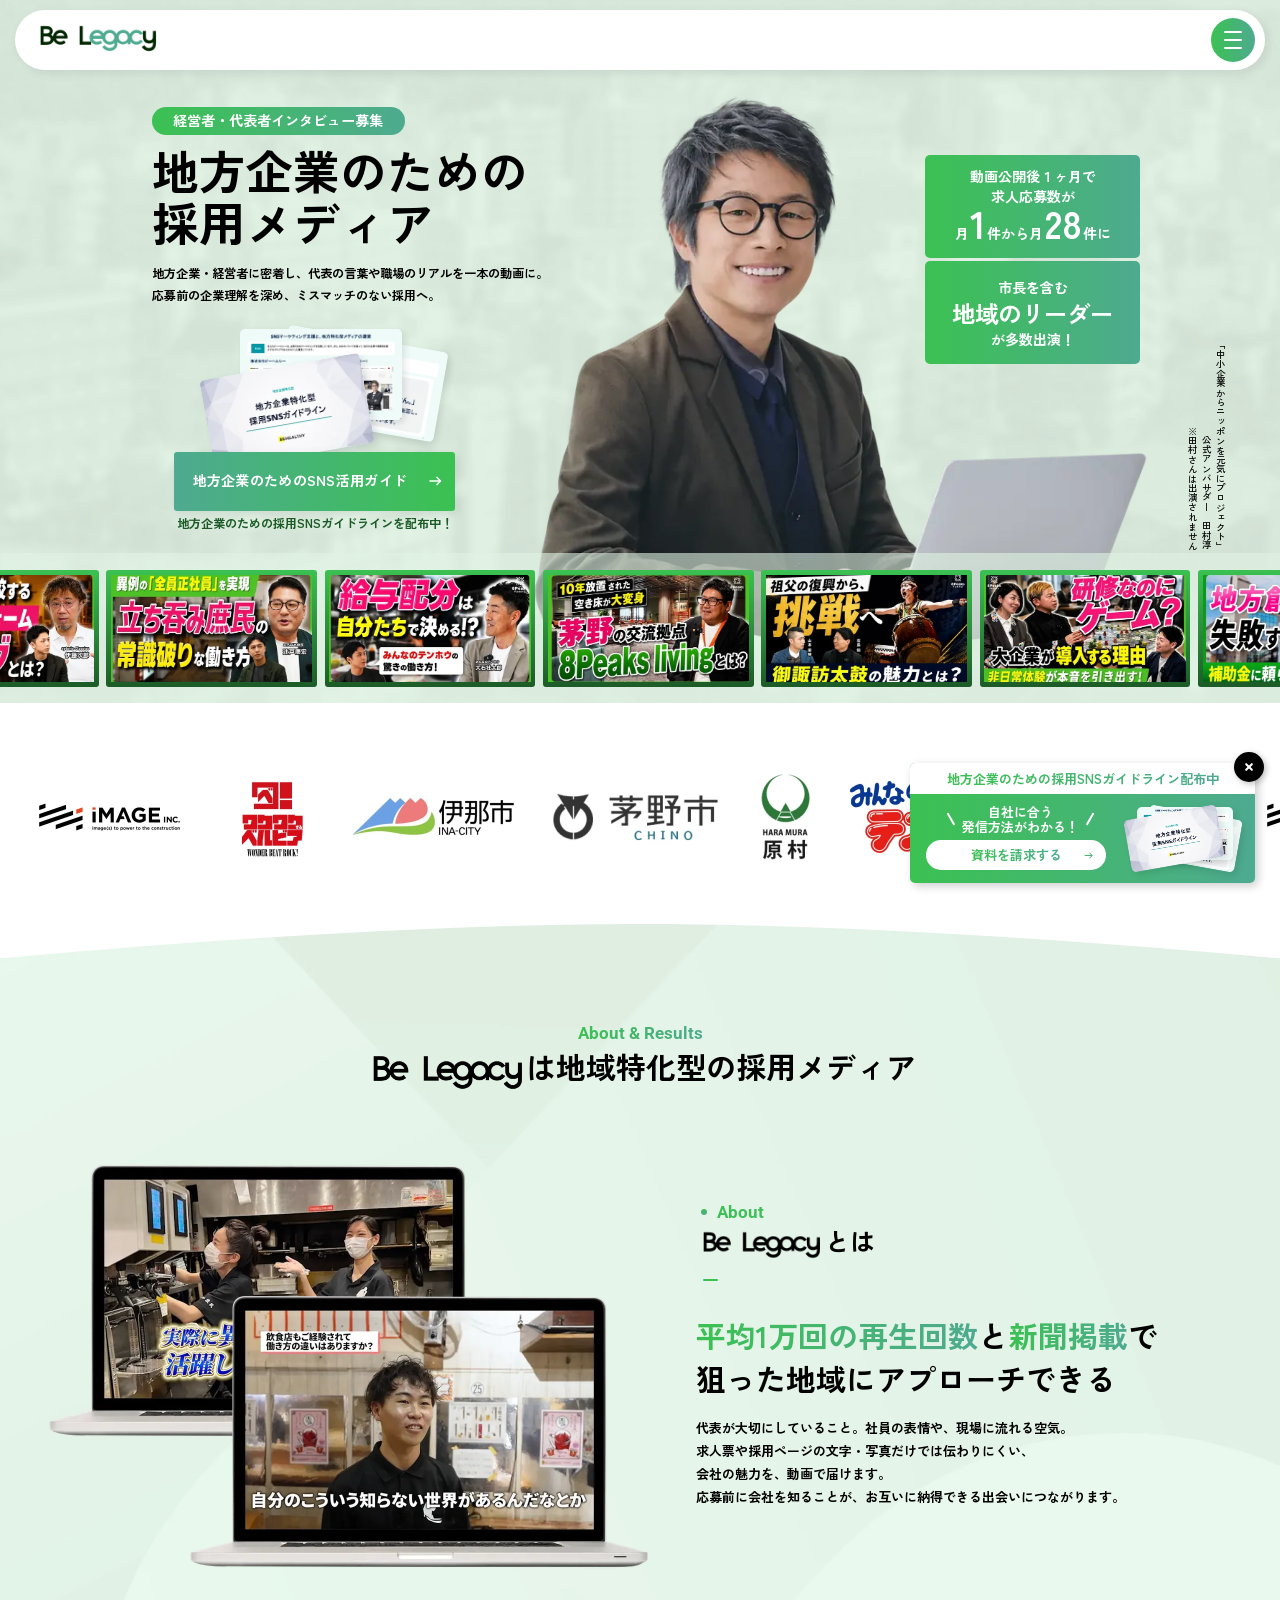
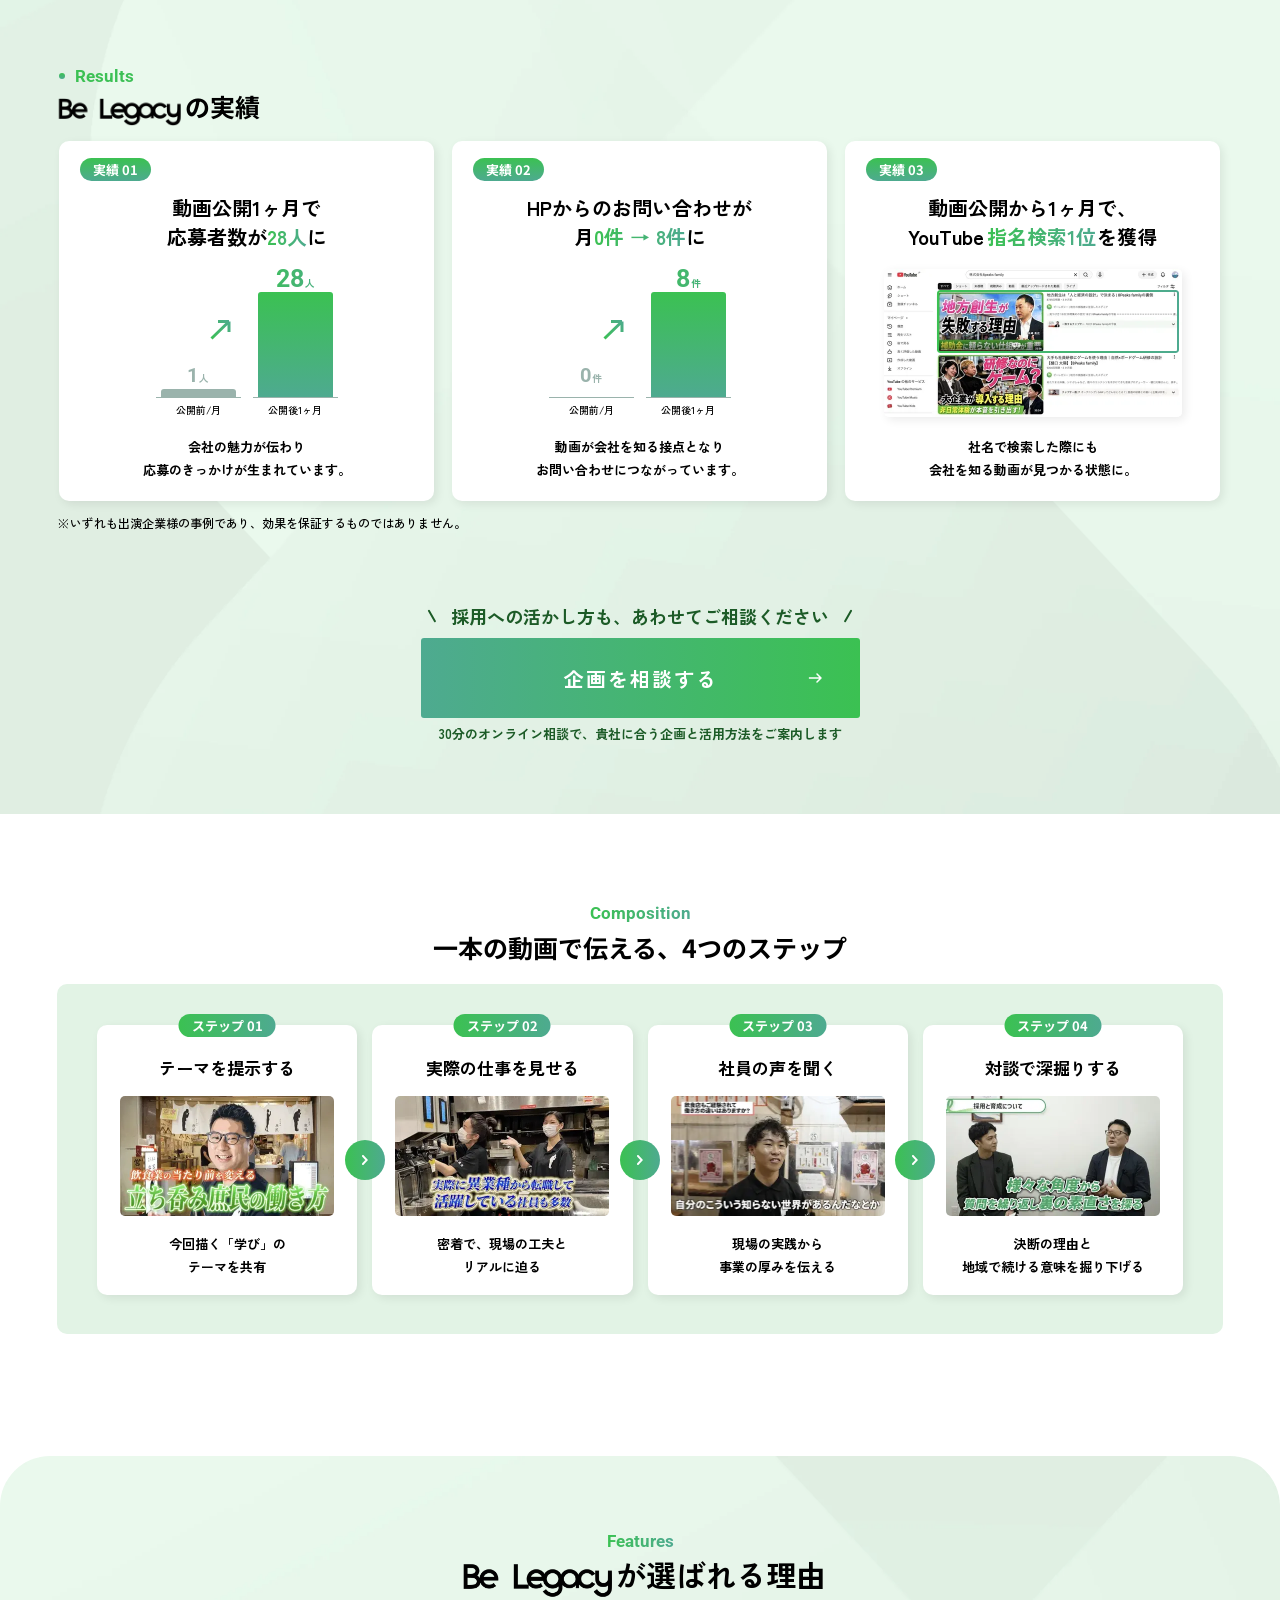
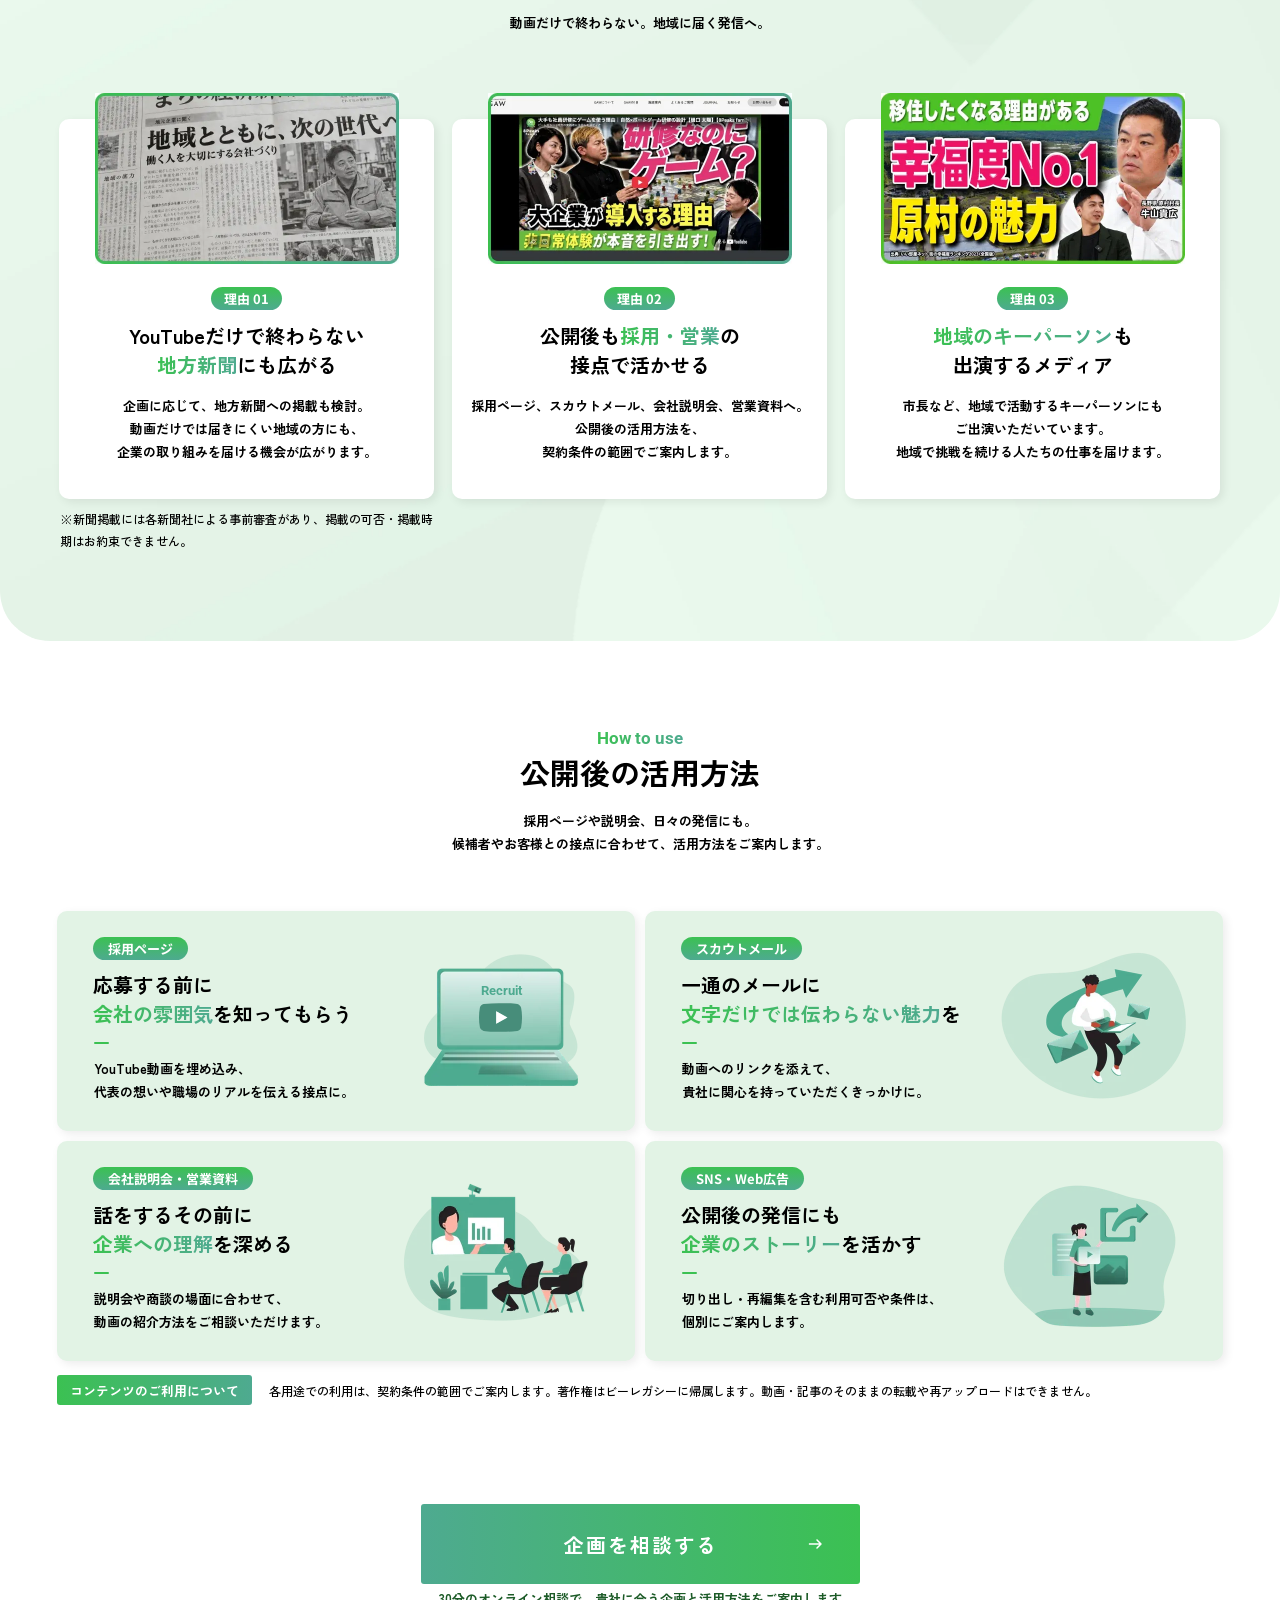
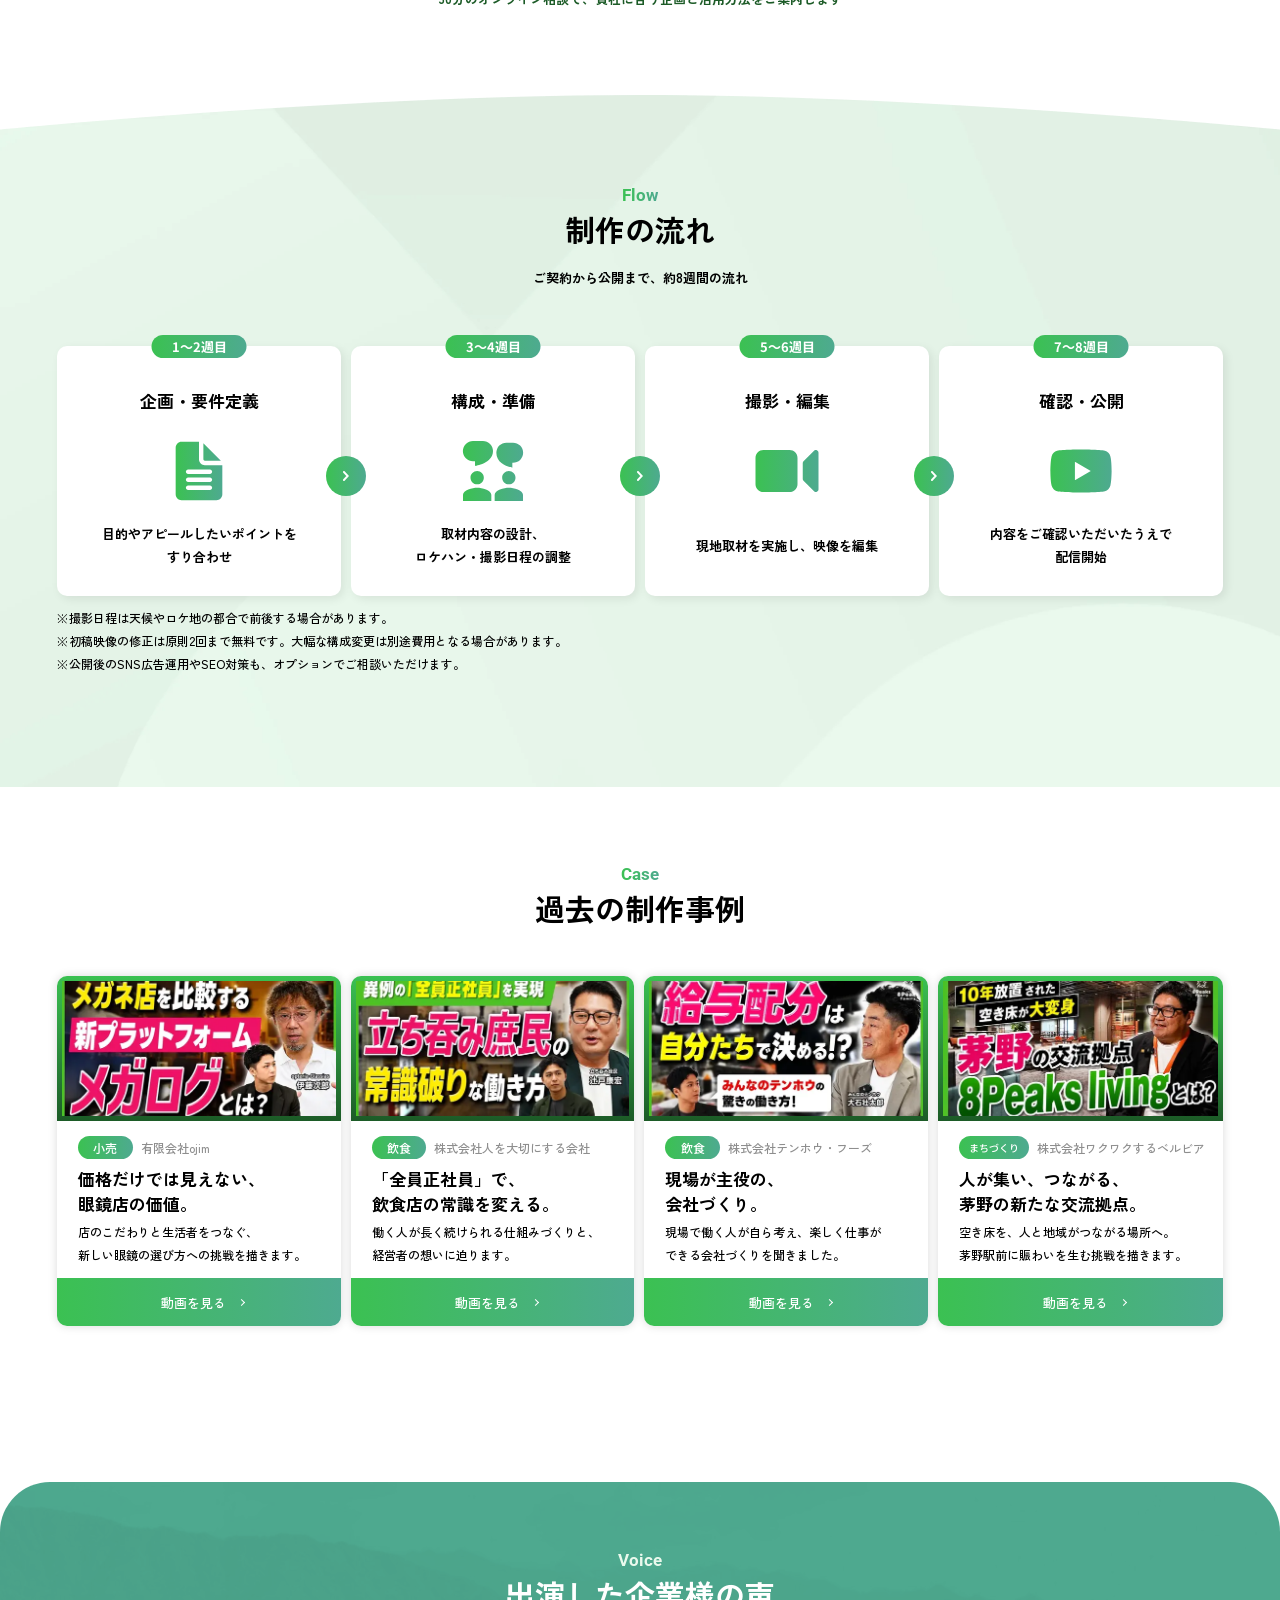
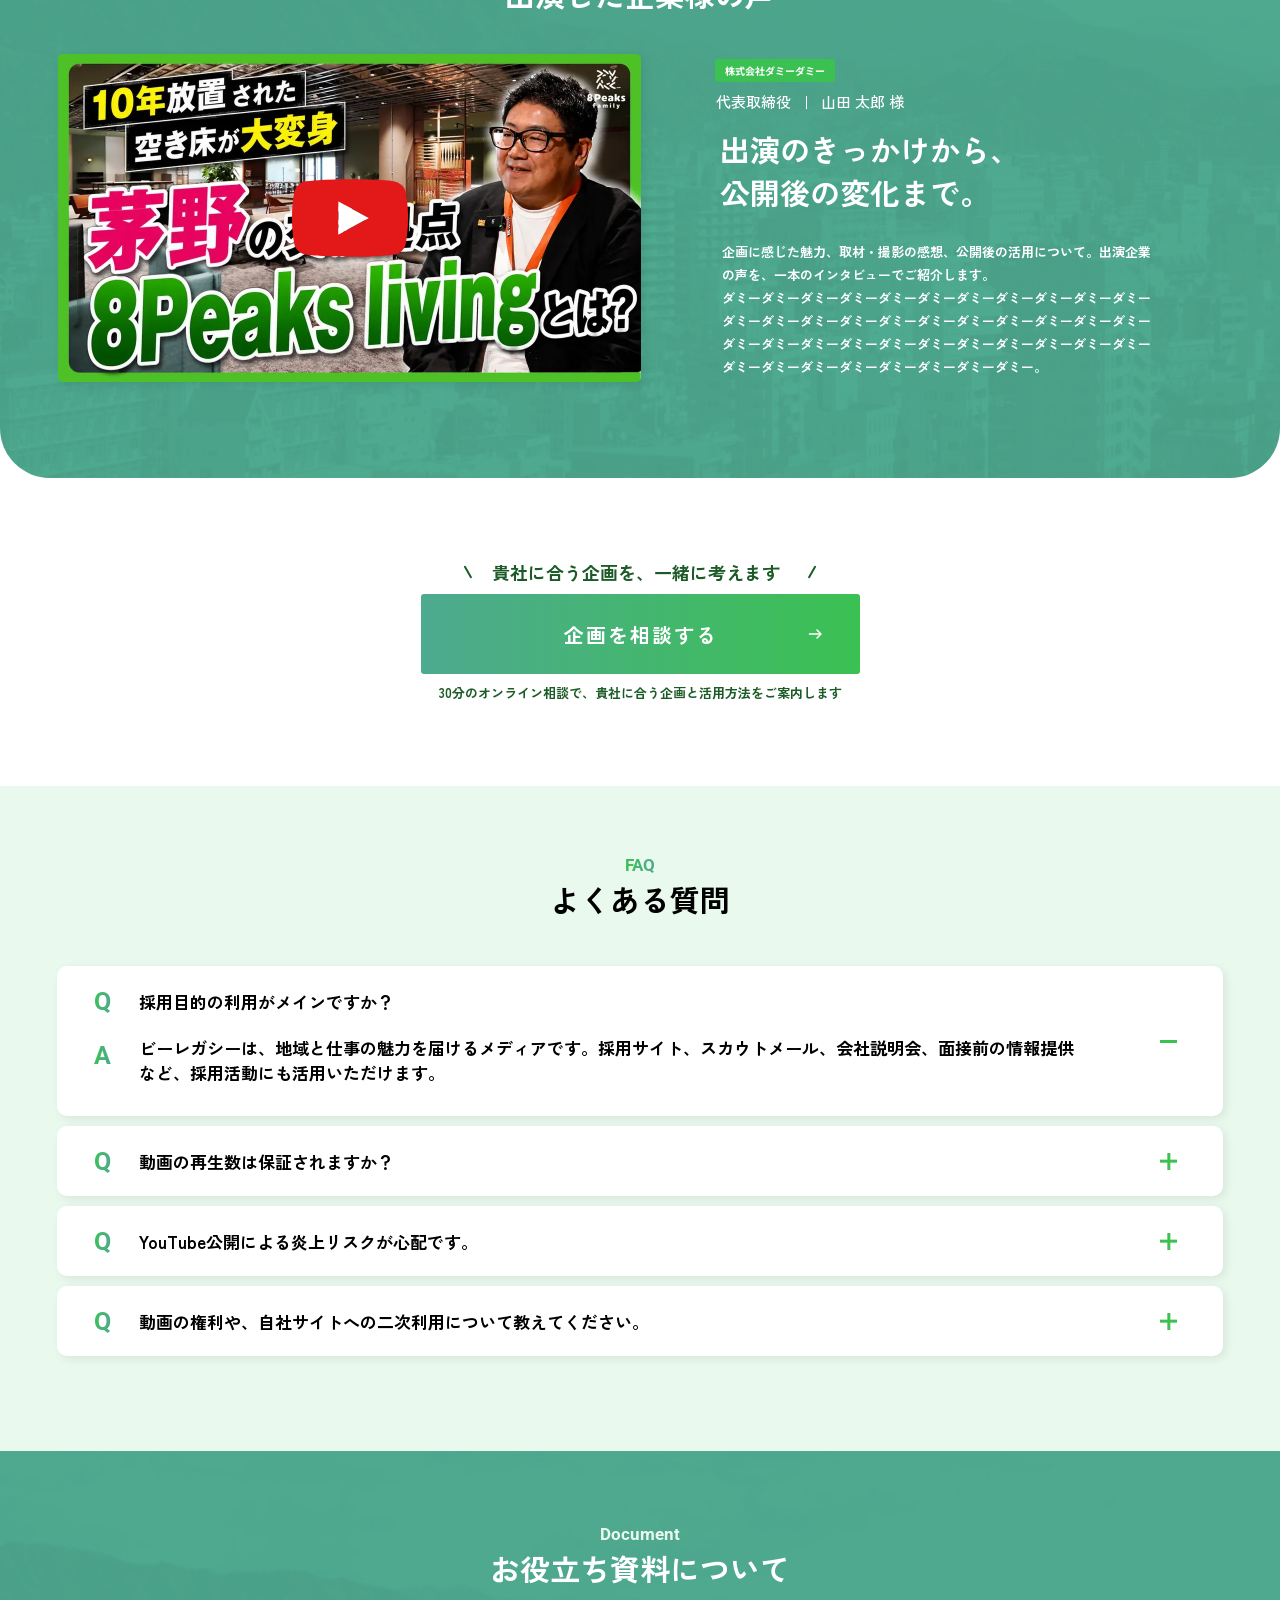
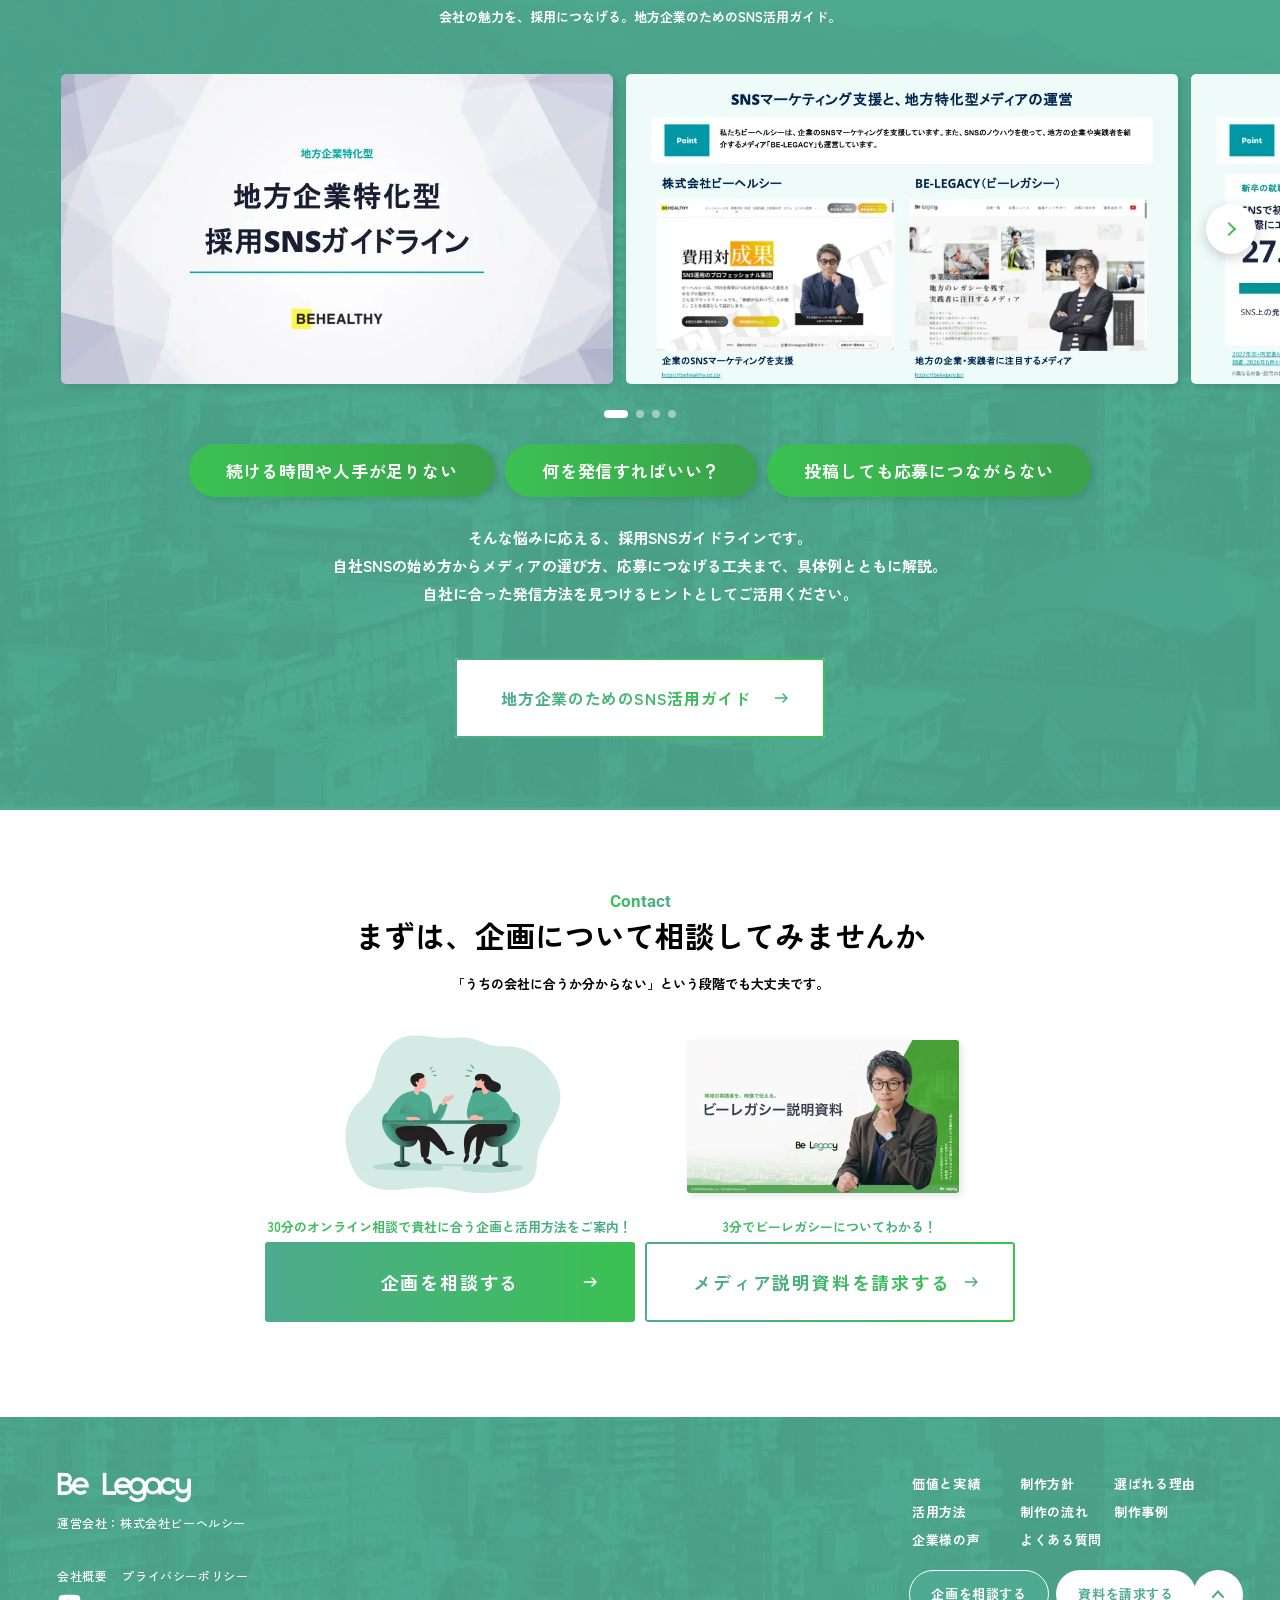
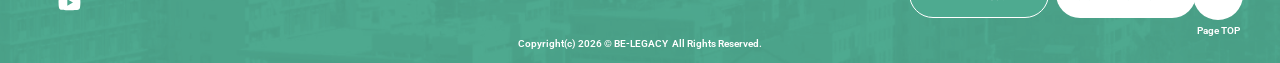
==== commit aa116b8a: "各種リンクを設定：制作事例の動画（4本）、フッターの会社概要・プライバシーポリシー・YouTube。フッターのお問い合わせリンクを削除" ====
--- a/index.html
+++ b/index.html
@@ -372,7 +372,7 @@
           <h3 class="ccard__ttl">価格だけでは見えない、<br>眼鏡店の価値。</h3>
           <p class="ccard__txt">店のこだわりと生活者をつなぐ、<br>新しい眼鏡の選び方への挑戦を描きます。</p>
         </div>
-        <a href="#" class="ccard__link">動画を見る</a>
+        <a href="https://youtu.be/xH0LMtHoym4" class="ccard__link" target="_blank" rel="noopener">動画を見る</a>
       </li>
       <li class="ccard">
         <div class="ccard__img"><img src="img/thumb-02.webp" alt="立ち呑み庶民の常識破りな働き方" width="274" height="135" loading="lazy"></div>
@@ -381,7 +381,7 @@
           <h3 class="ccard__ttl">「全員正社員」で、<br>飲食店の常識を変える。</h3>
           <p class="ccard__txt">働く人が長く続けられる仕組みづくりと、<br>経営者の想いに迫ります。</p>
         </div>
-        <a href="#" class="ccard__link">動画を見る</a>
+        <a href="https://youtu.be/eBSdkCB9_Ss" class="ccard__link" target="_blank" rel="noopener">動画を見る</a>
       </li>
       <li class="ccard">
         <div class="ccard__img"><img src="img/thumb-03.webp" alt="給与配分は自分たちで決める!?" width="274" height="135" loading="lazy"></div>
@@ -390,7 +390,7 @@
           <h3 class="ccard__ttl">現場が主役の、<br>会社づくり。</h3>
           <p class="ccard__txt">現場で働く人が自ら考え、楽しく仕事が<br>できる会社づくりを聞きました。</p>
         </div>
-        <a href="#" class="ccard__link">動画を見る</a>
+        <a href="https://youtu.be/YFOkYrLLQlQ" class="ccard__link" target="_blank" rel="noopener">動画を見る</a>
       </li>
       <li class="ccard">
         <div class="ccard__img"><img src="img/thumb-04.webp" alt="茅野の交流拠点 8Peaks livingとは？" width="273" height="135" loading="lazy"></div>
@@ -399,7 +399,7 @@
           <h3 class="ccard__ttl">人が集い、つながる、<br>茅野の新たな交流拠点。</h3>
           <p class="ccard__txt">空き床を、人と地域がつながる場所へ。<br>茅野駅前に賑わいを生む挑戦を描きます。</p>
         </div>
-        <a href="#" class="ccard__link">動画を見る</a>
+        <a href="https://youtu.be/L73k44qnOuM" class="ccard__link" target="_blank" rel="noopener">動画を見る</a>
       </li>
     </ul>
   </div>
@@ -531,11 +531,10 @@
       <a href="#top" class="footer__logo"><img loading="lazy" decoding="async" src="img/logo-white.webp" alt="Be Legacy" width="150" height="53"></a>
       <p class="footer__company">運営会社：株式会社ビーヘルシー</p>
       <ul class="footer__sub">
-        <li><a href="#">会社概要</a></li>
-        <li><a href="#">プライバシーポリシー</a></li>
-        <li><a href="#">お問い合わせ</a></li>
+        <li><a href="https://behealthy.co.jp/about/" target="_blank" rel="noopener">会社概要</a></li>
+        <li><a href="https://belegacy.jp/privacypolicy/" target="_blank" rel="noopener">プライバシーポリシー</a></li>
       </ul>
-      <a href="#" class="footer__yt" aria-label="YouTube"><img loading="lazy" decoding="async" src="img/icon-youtube-white.svg" alt="" width="25" height="25"></a>
+      <a href="https://www.youtube.com/@be-legacy" class="footer__yt" aria-label="YouTube" target="_blank" rel="noopener"><img loading="lazy" decoding="async" src="img/icon-youtube-white.svg" alt="" width="25" height="25"></a>
     </div>
     <div class="footer__right">
       <ul class="footer__nav">
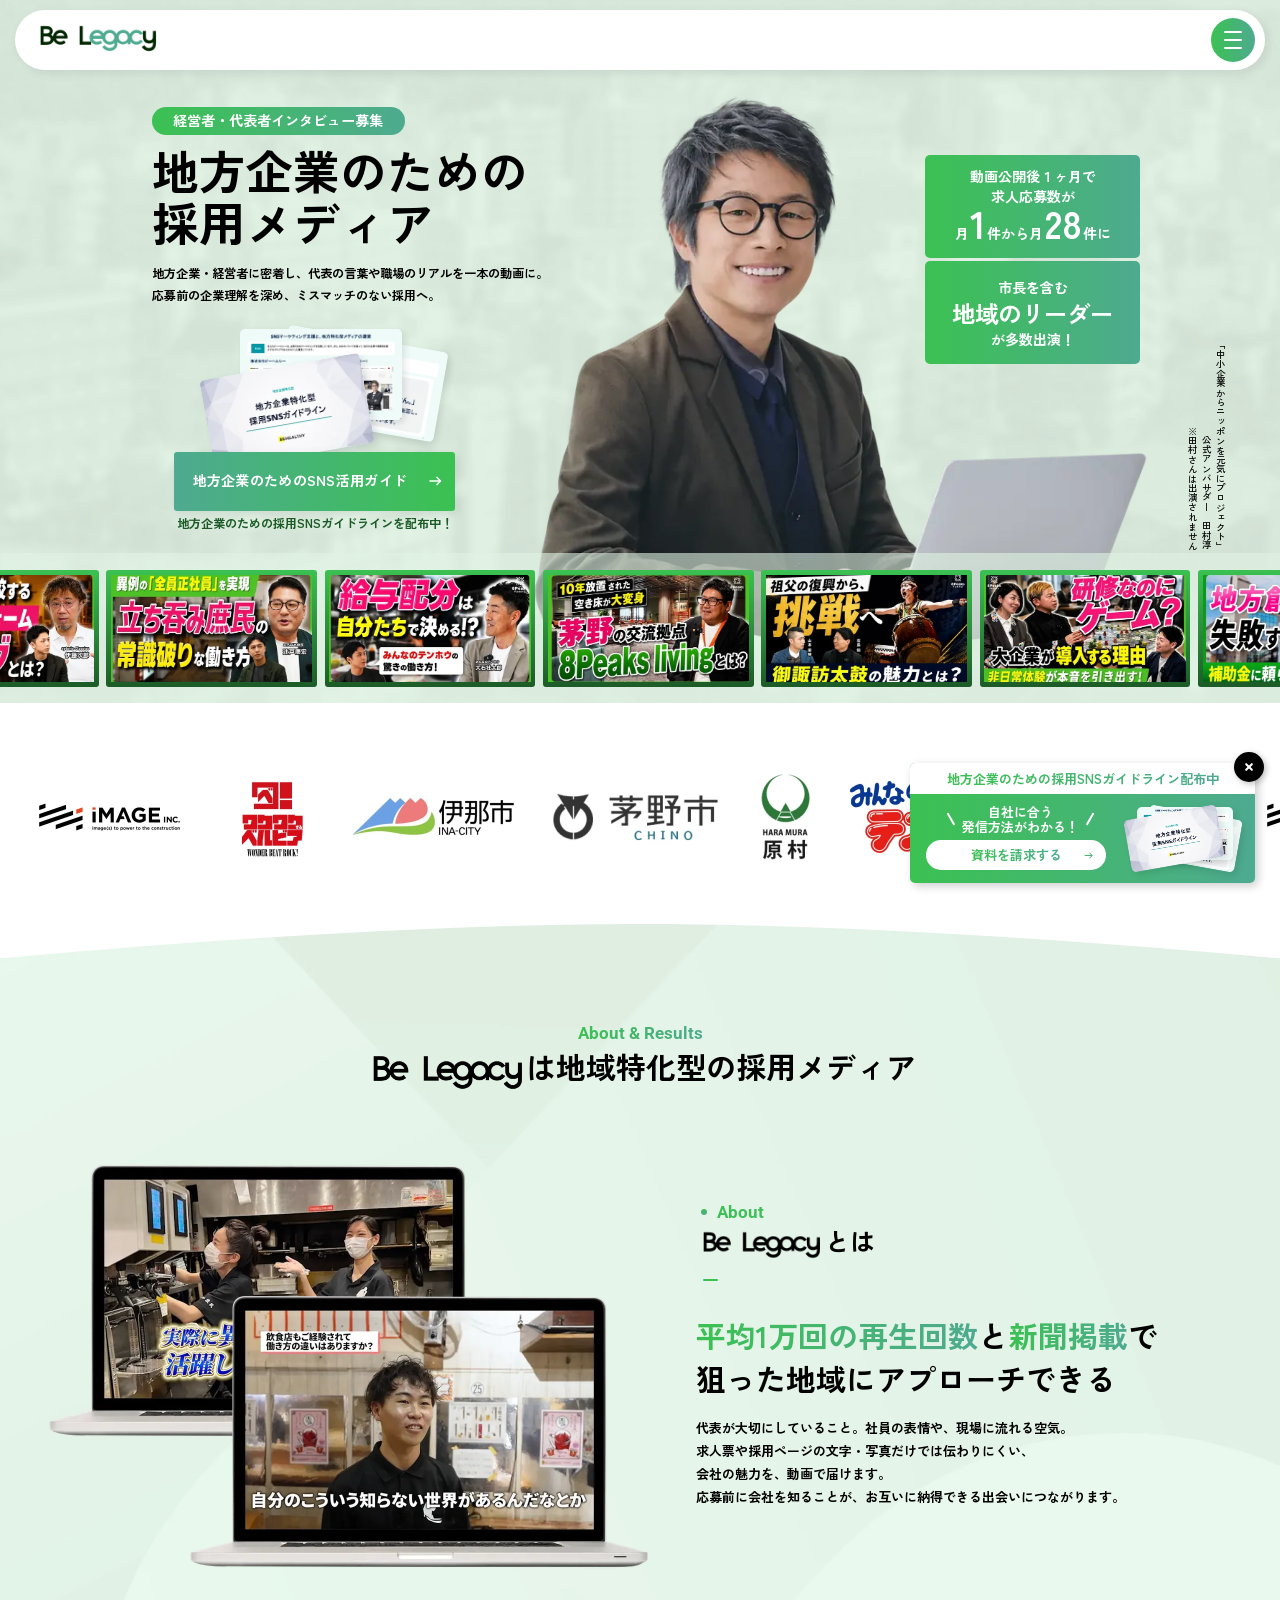
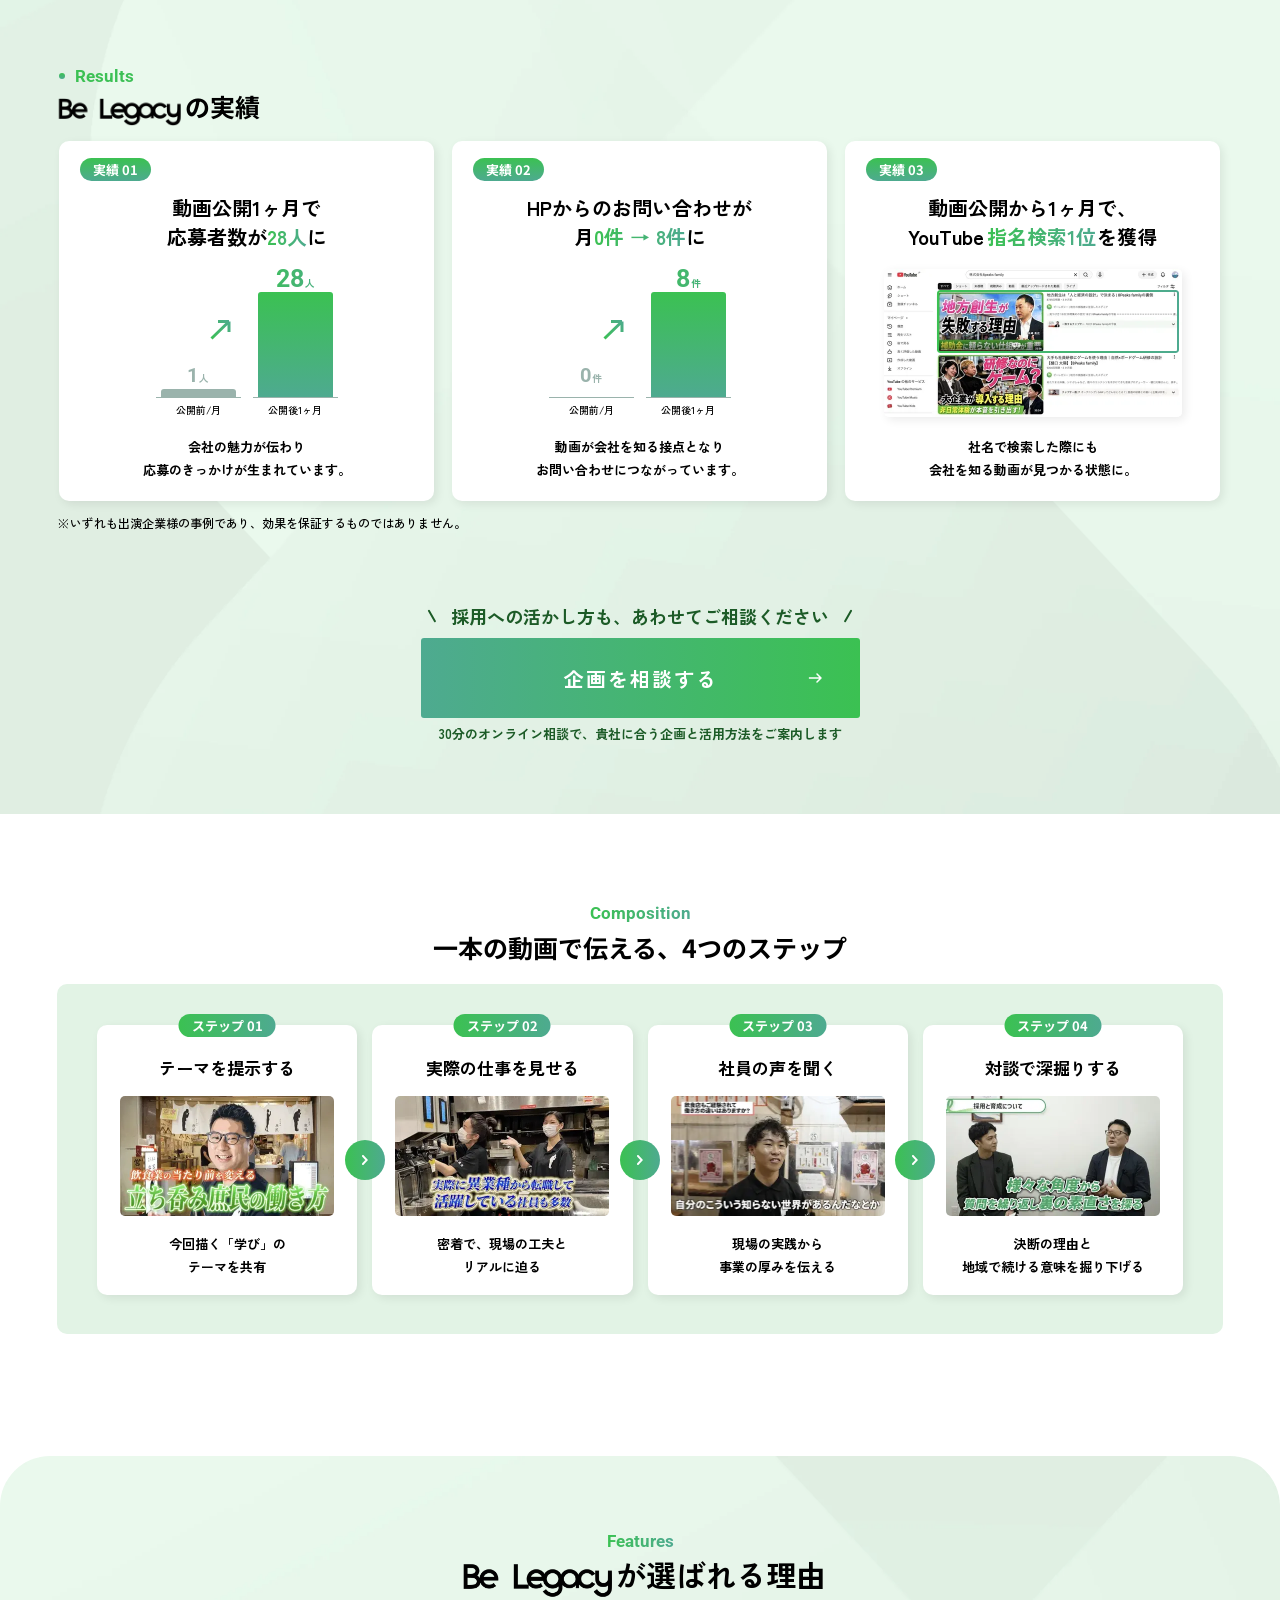
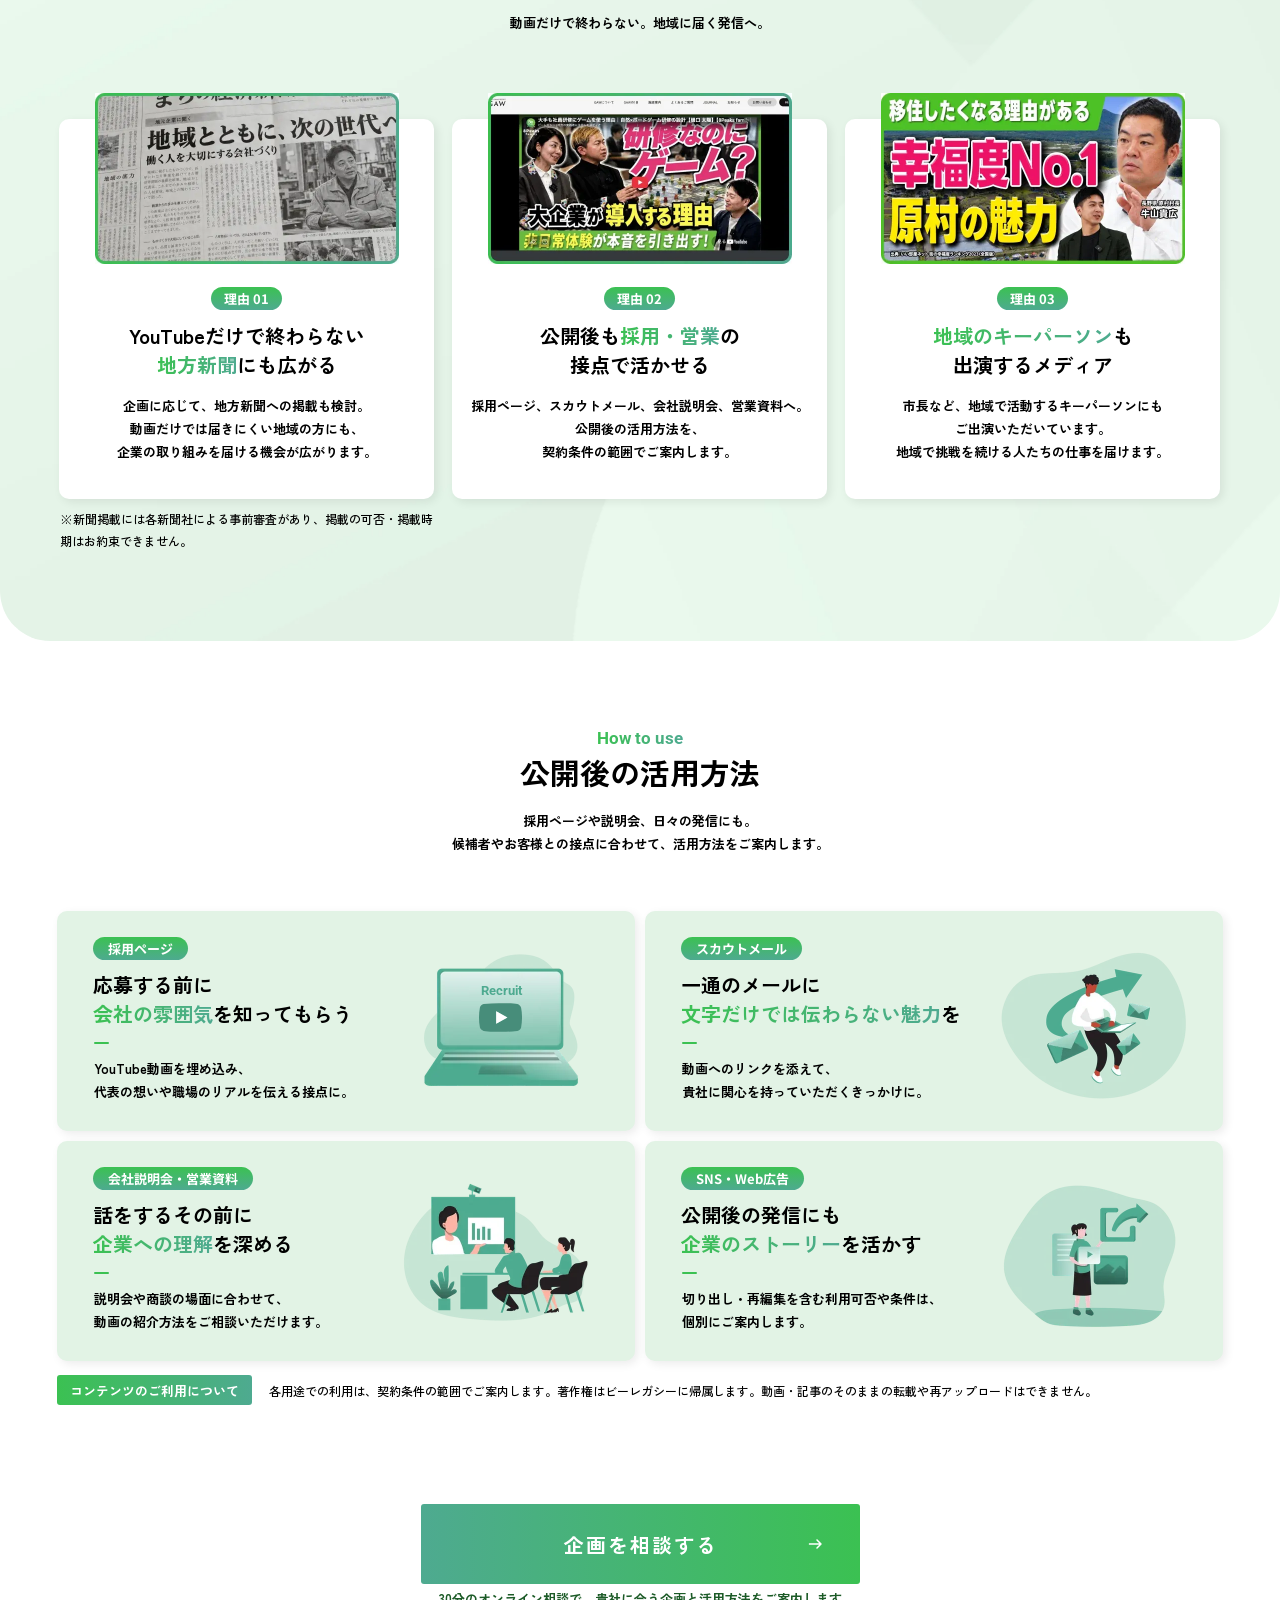
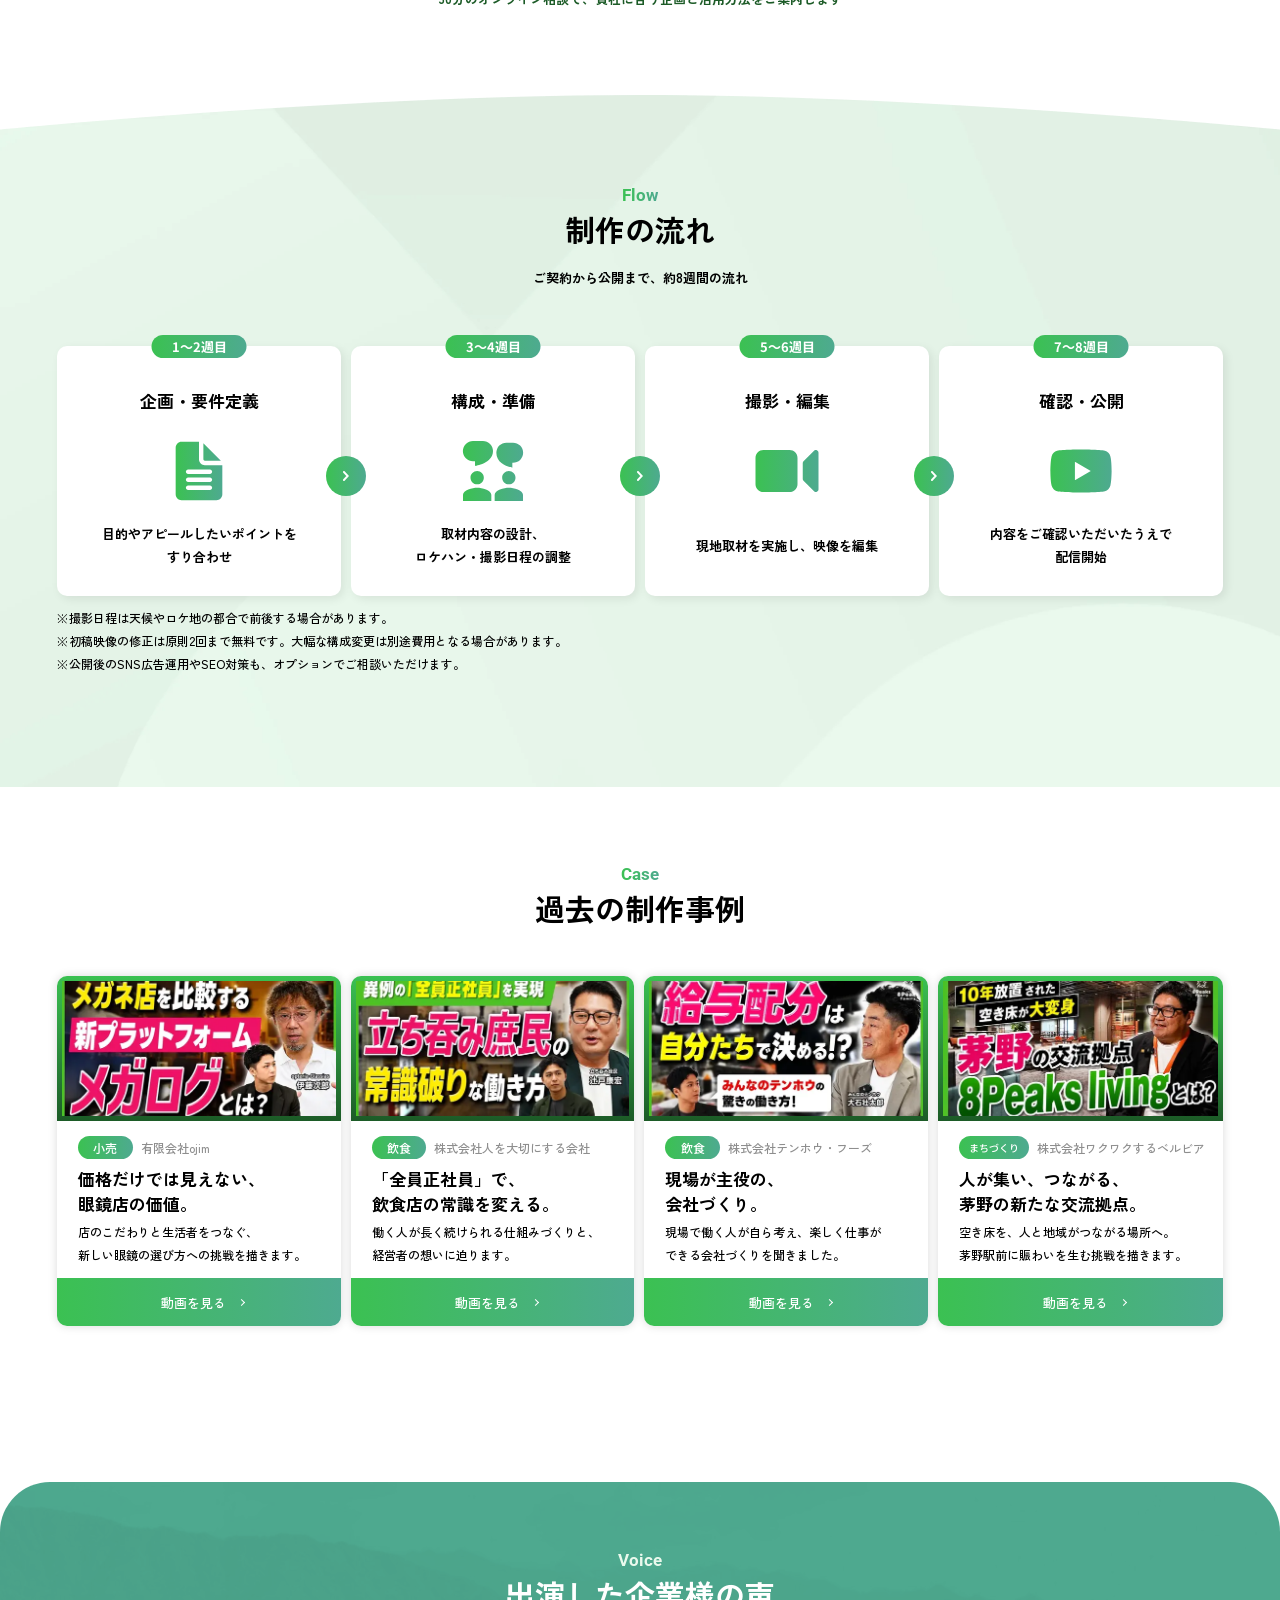
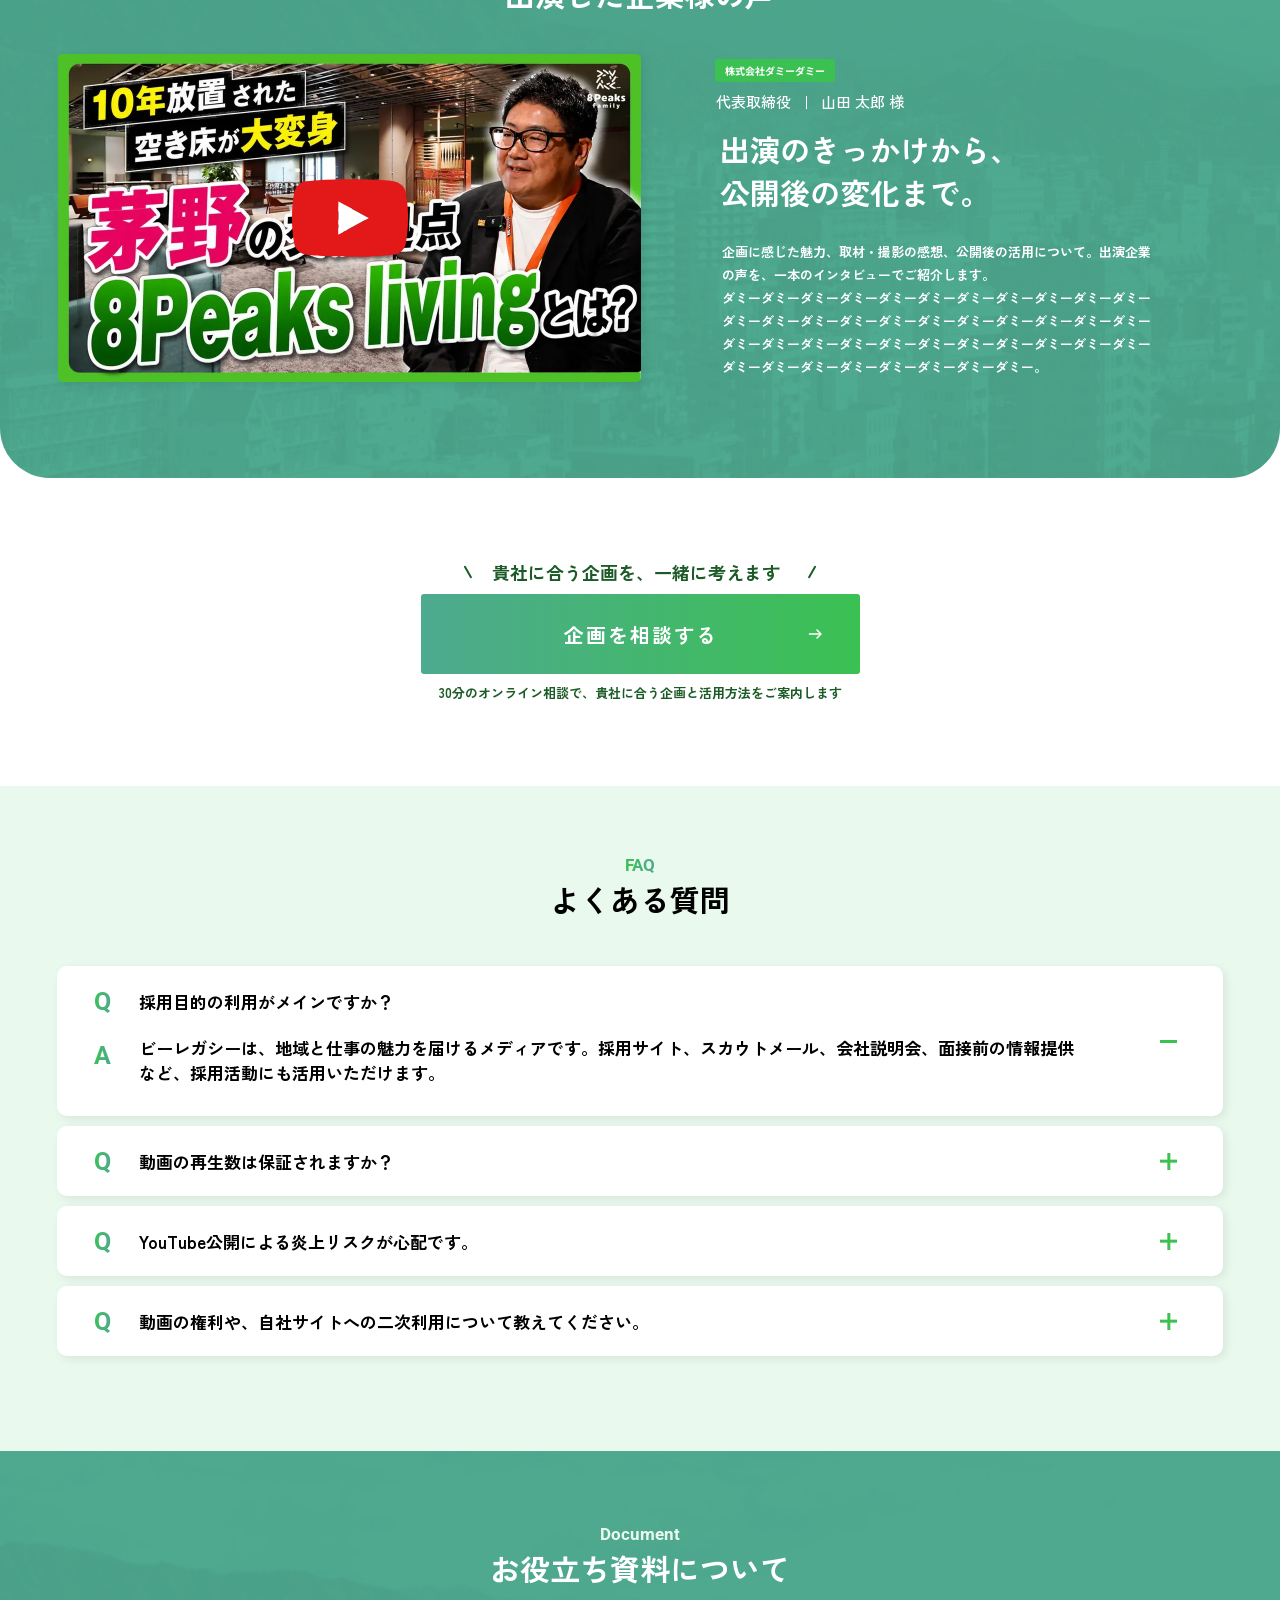
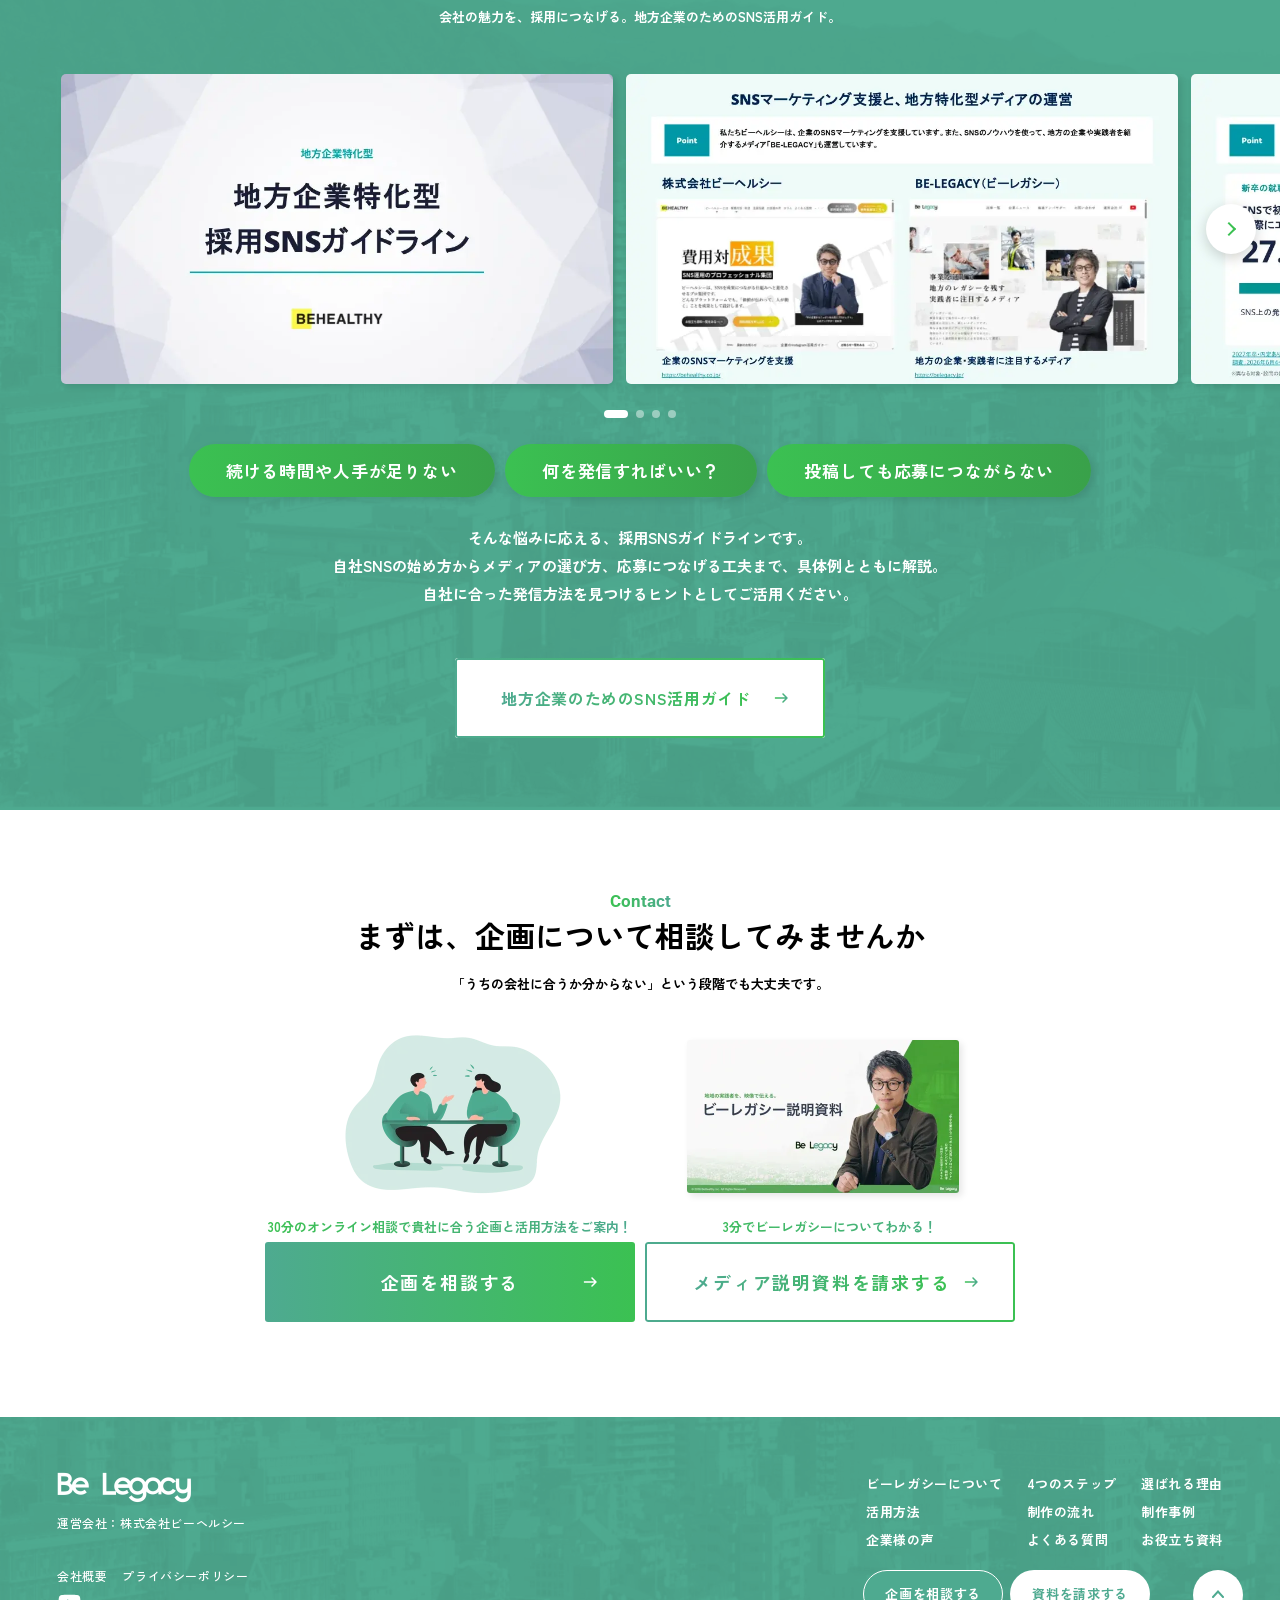
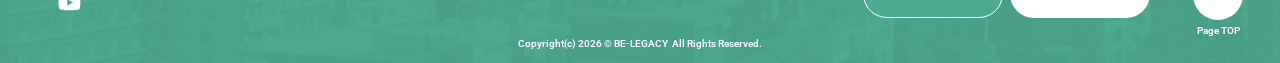
==== commit e714d915: "フッターメニューをページ構成に合わせて更新（ヘッダーと名称を統一、4つのステップ・お役立ち資料を追加）。スマホで見出し・よくある質問などが文節の途中で改行されないよう調整（Safari 等）" ====
--- a/index.html
+++ b/index.html
@@ -414,7 +414,7 @@
   </div>
   <div class="inner">
     <div class="voice__item">
-      <a href="#" class="voice__thumb" aria-label="出演企業様のインタビュー動画を見る">
+      <a href="https://youtu.be/L73k44qnOuM" class="voice__thumb" aria-label="出演企業様のインタビュー動画を見る" target="_blank" rel="noopener">
         <img src="img/voice-thumb.webp" alt="茅野の交流拠点 8Peaks livingとは？" width="583" height="328" loading="lazy">
         <img loading="lazy" decoding="async" class="voice__play" src="img/icon-yt-red.svg" alt="" width="116" height="116">
       </a>
@@ -538,14 +538,15 @@
     </div>
     <div class="footer__right">
       <ul class="footer__nav">
-        <li><a href="#about">価値と実績</a></li>
-        <li><a href="#composition">制作方針</a></li>
+        <li><a href="#about">ビーレガシーについて</a></li>
+        <li><a href="#composition">4つのステップ</a></li>
         <li><a href="#features">選ばれる理由</a></li>
         <li><a href="#use">活用方法</a></li>
         <li><a href="#flow">制作の流れ</a></li>
         <li><a href="#case">制作事例</a></li>
         <li><a href="#voice">企業様の声</a></li>
         <li><a href="#faq">よくある質問</a></li>
+        <li><a href="#document">お役立ち資料</a></li>
       </ul>
       <div class="footer__btns">
         <a href="https://calendar.google.com/calendar/appointments/schedules/AcZssZ1OQm_tpwHusVsD6zyC4J0I1R89GBWl7EatyoEaY0Zpk8MtUeYvqrLIhOOW6YD-E1v710WiqlVc?gv=true" class="footer__btn footer__btn--consult" data-modal="consult" target="_blank" rel="noopener">企画を相談する</a>
--- a/css/style.min.css
+++ b/css/style.min.css
@@ -1 +1 @@
-:root{--c-green:#3bc152;--c-teal:#4eaa90;--c-deep:#1c5b27;--c-policy:#478d7a;--c-bg1:#e2f3e5;--c-bg2:#eaf9ed;--c-gray:#8e8e8e;--grad-r:linear-gradient(to right, var(--c-green), var(--c-teal));--grad-l:linear-gradient(to left, var(--c-green), var(--c-teal));--grad-b:linear-gradient(to bottom, var(--c-green), var(--c-teal));--shadow:3px 3px 10px #00000014;--ff-zen:"Zen Kaku Gothic New", "Hiragino Kaku Gothic ProN", "Hiragino Sans", "Noto Sans JP", "Yu Gothic", sans-serif;--ff-noto:"Noto Sans JP", "Hiragino Kaku Gothic ProN", "Hiragino Sans", sans-serif;--ff-en:"Roboto", "Helvetica Neue", Arial, sans-serif;--inner:1166px;--pad:20px;--u:min(1px, calc(100vw / 1366))}*,:before,:after{box-sizing:border-box}html{scroll-behavior:smooth;-webkit-text-size-adjust:100%;scroll-padding-top:100px}body{font-family:var(--ff-zen);color:#000;-webkit-font-smoothing:antialiased;background:#fff;margin:0;font-size:13px;font-weight:700;line-height:23px;overflow-x:hidden}h1,h2,h3,h4,p,ul,ol,figure{margin:0;padding:0}ul,ol{list-style:none}img{vertical-align:top;max-width:100%;height:auto}a{color:inherit;text-decoration:none}button{font:inherit;color:inherit;cursor:pointer;background:0 0;border:0;padding:0}main{display:block}.inner{width:100%;max-width:calc(var(--inner) + var(--pad) * 2);padding:0 var(--pad);margin:0 auto;position:relative}.sec{position:relative}.grad,.grad-v{background:var(--grad-r);color:#0000;-webkit-text-fill-color:transparent;-webkit-background-clip:text;background-clip:text}.grad-v{background-image:var(--grad-b)}.sp-only{display:none}.pill{background:var(--grad-b);color:#fff;min-width:70px;height:23px;font-family:var(--ff-noto);white-space:nowrap;border-radius:100px;justify-content:center;align-items:center;padding:0 13px;font-size:13px;font-weight:700;line-height:1;display:inline-flex}.pill--step{background:var(--grad-r);min-width:95px}.pill--auto{padding:0 15px}.label{font-family:var(--ff-en);align-items:center;gap:10px;font-size:17px;font-weight:700;line-height:20px;display:flex}.label:before{content:"";background:var(--grad-b);border-radius:50%;flex:none;width:6px;height:6px}.label{color:var(--c-green)}@supports ((-webkit-background-clip:text) or (background-clip:text)){.label{background:var(--grad-r);color:#0000;-webkit-text-fill-color:transparent;-webkit-background-clip:text;background-clip:text}.label:before{-webkit-text-fill-color:initial}}.bar{background:var(--c-green);border-radius:2px;width:15px;height:2px;display:block}.bar--c{margin-left:auto;margin-right:auto}.note{font-size:12px;font-weight:500;line-height:28px}.sec-head{text-align:center}.sec-head__en{font-family:var(--ff-en);background:var(--grad-r);color:#0000;-webkit-text-fill-color:transparent;-webkit-background-clip:text;background-clip:text;margin:0 auto;font-size:17px;font-weight:700;line-height:20px;display:table}.sec-head__ttl{margin-top:2.54px;font-size:30px;line-height:43px}.sec-head__ttl--logo{justify-content:center;align-items:flex-start;display:flex}.sec-head__ttl--logo img{flex:none;width:166.865px;height:59px;margin:-2.54px -5.5px -13.46px 0}.sec-head__lead{margin-top:15px;font-size:13px;line-height:23px}.sec-head--white .sec-head__en{color:var(--c-bg2);-webkit-text-fill-color:var(--c-bg2);background:0 0}.sec-head--white .sec-head__ttl{color:#fff}.sub-ttl{font-size:25px;line-height:36px}.sub-ttl--logo{align-items:flex-start;display:flex}.sub-ttl--logo img{flex:none}.btn{background:var(--grad-l);color:#fff;border-radius:3px;transition:opacity .3s,transform .3s;display:block;position:relative}.btn:hover{opacity:.85}.btn:hover .btn__arrow{transform:translate(4px)}.btn__label{letter-spacing:2px;white-space:nowrap;font-size:20px;line-height:29px;position:absolute;top:50%;left:50%;transform:translate(-50%,-50%)}.btn__arrow{width:24px;height:24px;transition:transform .3s;position:absolute}.btn--outline{background:#fff}.btn--outline:before{content:"";border-radius:inherit;padding:var(--bw,2px);background:var(--grad-l);-webkit-mask-composite:xor;pointer-events:none;position:absolute;inset:0;-webkit-mask:linear-gradient(#000 0 0) content-box,linear-gradient(#000 0 0);-webkit-mask-composite:xor,source-over;mask:linear-gradient(#000 0 0) content-box exclude,linear-gradient(#000 0 0)}.btn--outline .btn__label{background:var(--grad-l);color:#0000;-webkit-text-fill-color:transparent;-webkit-background-clip:text;background-clip:text}.btn--lg{width:439px;height:80px;margin:0 auto}.btn--lg .btn__label{margin-left:1px}.btn--lg .btn__arrow{top:28px;right:33px}.cta{text-align:center}.cta__lead{--gl:15px;--gr:15px;color:var(--c-deep);align-items:center;font-size:18px;line-height:26px;display:inline-flex}.cta__lead:before,.cta__lead:after{content:"";background:var(--c-deep);border-radius:2px;flex:none;width:2px;height:14.3px}.cta__lead:before{margin-right:calc(var(--gl) + 3px);transform:rotate(-30deg)}.cta__lead:after{margin-left:calc(var(--gr) + 3px);transform:rotate(30deg)}.cta__lead+.btn{margin-top:9px}.cta__sub{color:var(--c-deep);margin-top:6px;font-size:13px;line-height:19px}.cta--voice .cta__lead{--gl:20px;--gr:28px}.cta--voice .cta__sub,.cta--contact .cta__sub{margin-top:9px}.cta--use .cta__sub{margin-top:5px}.header{z-index:100;position:fixed;top:15px;left:25px;right:25px}.header__inner{height:65px;box-shadow:var(--shadow);background:#fff;border-radius:100px;align-items:center;padding:0 9px 0 23px;display:flex}.header__logo{flex:none;width:150px;margin-top:-3px;display:block}.header__logo img{width:150px;height:53px}.header__nav{align-items:center;margin-left:auto;display:flex}.header__list{gap:30px;display:flex}.header__list a,.header__btn{letter-spacing:.05em;white-space:nowrap;font-size:13px;line-height:19px}.header__list a{transition:color .3s;position:relative}.header__list a:hover{color:var(--c-teal)}.header__btns{gap:5px;margin-left:30px;display:flex}.header__btn{border-radius:100px;justify-content:center;align-items:center;width:150px;height:48px;transition:opacity .3s;display:flex;position:relative}.header__btn:hover{opacity:.85}.header__btn--consult{background:var(--grad-r);color:#fff}.header__btn--doc{background:#fff}.header__btn--doc:before{content:"";border-radius:inherit;background:var(--grad-r);-webkit-mask-composite:xor;padding:1px;position:absolute;inset:0;-webkit-mask:linear-gradient(#000 0 0) content-box,linear-gradient(#000 0 0);-webkit-mask-composite:xor,source-over;mask:linear-gradient(#000 0 0) content-box exclude,linear-gradient(#000 0 0)}.header__btn--doc span{background:var(--grad-r);color:#0000;-webkit-text-fill-color:transparent;-webkit-background-clip:text;background-clip:text}.header__toggle{display:none}.hero{height:calc(750 * var(--u));background:var(--c-bg1);position:relative;overflow:hidden}.hero__bg{background:var(--c-bg1) url(../img/texture-hero.webp) center bottom / cover no-repeat;background-blend-mode:multiply;position:absolute;inset:0;transform:scale(1.02)}.hero__inner{width:calc(1366 * var(--u));height:100%;position:absolute;top:0;left:50%;transform:translate(-50%)}.hero__body{left:calc(162 * var(--u));top:calc(114 * var(--u));z-index:3;position:absolute}.hero__tag{width:calc(270 * var(--u));height:calc(30 * var(--u));padding:0 0 0 calc(23 * var(--u));background:var(--grad-r);color:#fff;font-size:calc(15 * var(--u));line-height:calc(23 * var(--u));white-space:nowrap;border-radius:100px;align-items:center;display:inline-flex}.hero__title{margin:calc(10 * var(--u)) 0 0 0;font-size:calc(50 * var(--u));line-height:calc(55 * var(--u));font-feature-settings:"halt" 1;white-space:nowrap}.hero__line{display:block}.hero__lead{margin:calc(17 * var(--u)) 0 0 0;font-size:calc(13 * var(--u));line-height:calc(23 * var(--u));white-space:nowrap}.hero__cta{--hc:var(--u);left:calc(24 * var(--u));top:calc(233 * var(--u));width:calc(300 * var(--hc));text-align:center;position:absolute}.hero__cta-note{margin-top:calc(5 * var(--hc));white-space:nowrap;font-size:calc(13 * var(--hc));line-height:calc(19 * var(--hc));color:var(--c-deep)}.btn--hero{width:calc(300 * var(--hc));height:calc(63 * var(--hc));box-shadow:var(--shadow)}.btn--hero .btn__label{margin-left:calc(-16 * var(--hc));font-size:calc(15 * var(--hc));line-height:calc(25 * var(--hc));letter-spacing:.02em}.btn--hero .btn__arrow{left:calc(266 * var(--hc));top:calc(19.5 * var(--hc));width:calc(24 * var(--hc));height:calc(24 * var(--hc))}.docs-stack{display:block;position:relative}.docs-stack__img{object-fit:cover;border-radius:5px;max-width:none;position:absolute;box-shadow:3px 3px 7px #0000001a}.hero__docs{width:calc(300 * var(--hc));height:calc(135 * var(--hc))}.hero__docs .docs-stack__img{width:calc(173 * var(--hc));height:calc(97 * var(--hc))}.hero__docs .docs-stack__img--1{left:calc(34 * var(--hc));top:calc(44 * var(--hc));transform:rotate(-10deg)}.hero__docs .docs-stack__img--2{left:calc(70 * var(--hc));top:calc(4 * var(--hc))}.hero__docs .docs-stack__img--3{left:calc(113 * var(--hc));top:calc(14 * var(--hc));transform:rotate(10deg)}.hero__visual{z-index:1;pointer-events:none;position:absolute;inset:0}.hero__person{left:calc(525 * var(--u));top:calc(65 * var(--u));width:calc(732 * var(--u));height:calc(655 * var(--u));object-fit:cover;max-width:none;position:absolute}.hero__badges{left:calc(987 * var(--u));top:calc(165 * var(--u));z-index:3;--b:var(--u);position:absolute}.badge{width:calc(230 * var(--b));height:calc(110 * var(--b));background:var(--grad-r);color:#fff;text-align:center;border-radius:5px;flex-direction:column;align-items:center;display:flex;position:relative}.badge+.badge{margin-top:calc(4 * var(--b))}.badge__s{font-size:calc(15 * var(--b));line-height:calc(22 * var(--b));white-space:nowrap}.badge--1{padding-top:calc(12 * var(--b))}.badge--2{padding-top:calc(13 * var(--b))}.badge--2 .badge__s{line-height:calc(28 * var(--b))}.badge__lg{font-size:calc(25 * var(--b));line-height:calc(28 * var(--b));white-space:nowrap}.badge__num{margin-top:calc(1 * var(--b));white-space:nowrap;line-height:calc(32.5 * var(--b));justify-content:center;align-items:baseline;display:flex}.badge__num small{font-size:calc(15 * var(--b))}.badge__num b{margin:0 calc(2 * var(--b));font-weight:700;font-size:calc(40 * var(--b));letter-spacing:-.02em}.hero__note{right:calc(55 * var(--u));top:calc(355 * var(--u));z-index:3;writing-mode:vertical-rl;text-align:end;font-weight:500;font-size:calc(10 * var(--u));line-height:calc(15 * var(--u));letter-spacing:calc(.6 * var(--u));height:calc(232 * var(--u));position:absolute}.hero__strip{z-index:2;height:calc(160 * var(--u));padding-top:calc(18 * var(--u));background:#e2f3e599;position:absolute;bottom:0;left:0;right:0}.marquee{width:100%;overflow:hidden}.marquee__track{width:max-content;animation:marquee var(--dur,40s) linear infinite;will-change:transform;display:flex}.marquee:hover .marquee__track{animation-play-state:paused}@keyframes marquee{0%{transform:translate(0)}to{transform:translate(-50%)}}.marquee--thumbs{--dur:45s}.marquee--thumbs .marquee__track{margin-left:calc(-120 * var(--u))}.marquee--thumbs li{width:calc(225 * var(--u));height:calc(125 * var(--u));margin-right:calc(8 * var(--u));padding:calc(5 * var(--u));background:linear-gradient(to bottom, var(--c-green), var(--c-deep));border-radius:3px;flex:none;overflow:hidden}.marquee--thumbs img{object-fit:cover;width:100%;height:100%;display:block}@media (prefers-reduced-motion:reduce){.marquee__track{animation:none}}.logos{background:#fff;padding:68px 0 61px}.marquee--logos{--dur:35s}.marquee--logos .marquee__track{margin-left:26px;animation-direction:reverse}.marquee--logos li{flex:none;margin-right:35px}.marquee--logos img{width:auto;max-width:none;height:92px;display:block}.value{padding:99px 0 71px}.value__bg,.features__bg,.flow__bg,.voice__bg,.footer__bg{z-index:0;pointer-events:none;position:absolute;inset:0}.value>.inner,.features>.inner,.flow>.inner,.voice>:not(.voice__bg),.footer__inner,.footer__copy{z-index:1;position:relative}.value__bg,.flow__bg{background:url("data:image/svg+xml,%3Csvg xmlns='http://www.w3.org/2000/svg' viewBox='0 0 1366 35' preserveAspectRatio='none'%3E%3Cpath d='M0 34.5854C0 34.5854 371.5 0 683 0C994.5 0 1366 34.5854 1366 34.5854V35H0Z' fill='%23EAF9ED'/%3E%3C/svg%3E") top center / 100% 35px no-repeat, linear-gradient(transparent 34.5px, var(--c-bg2) 34.5px)}.value__bg:after,.flow__bg:after,.features__bg:after{content:"";mix-blend-mode:multiply;background:top/100% 100% no-repeat;position:absolute;inset:0}.value__bg:after{background-image:url(../img/deco-value.webp)}.flow__bg:after{background-image:url(../img/deco-flow.webp)}.about{height:459px;margin-top:52.5px;position:relative}.about__mock{width:635px;height:459px;position:absolute;top:0;left:-24px}.about__mock img{width:494px;height:328px;position:absolute}.about__mock1{top:0;left:0}.about__mock2{top:131px;left:141px}.about__body{position:absolute;top:61px;left:639px;right:0}.about__body .label{margin-left:5px}.about__body .sub-ttl img{width:130.707px;height:46.215px;margin-left:0;margin-right:-2px}.about__body .bar{margin:11px 0 0 7px}.about__catch{white-space:nowrap;margin-top:33px;font-size:30px;line-height:43px}.about__text{margin-top:15.9px;font-size:13px;line-height:23px}.results{margin-top:66px}.results .label{margin-left:2px}.sub-ttl--noto{font-family:var(--ff-noto);font-weight:700}.results .sub-ttl{margin-top:2px;margin-left:-6px}.results .sub-ttl img{width:136.564px;height:48.286px;margin-right:-2.5px}.results .sub-ttl{line-height:36px}.results__list{grid-template-columns:repeat(3,1fr);gap:18px;margin:4.7px 3px 0 2px;display:grid}.rcard{height:360px;box-shadow:var(--shadow);text-align:center;background:#fff;border-radius:10px;padding:17px 0 0;position:relative}.rcard .pill{position:absolute;top:17px;left:21px}.rcard__ttl{padding-top:35px;font-size:20px;line-height:29px}.ls15{letter-spacing:.15em}.ls05{letter-spacing:.05em}.rcard__txt{font-size:13px;line-height:23px;position:absolute;top:294px;left:0;right:0}.chart{gap:12px;width:182px;height:170px;margin:0 auto;display:flex;position:relative}.chart__col{flex:none;width:85px;height:100%;position:relative}.chart__col:after{content:"";background:#9ab3ac;height:1px;position:absolute;top:146px;left:0;right:0}.chart__bar{border-radius:3px 3px 0 0;width:75px;position:absolute;left:5px}.chart__bar--before{background:#9ab3ac;height:8px;top:138px}.chart__bar--after{background:var(--grad-b);height:105px;top:41px}.chart__val{font-family:var(--ff-en);white-space:nowrap;font-weight:700;position:absolute;left:0;right:0}.chart__val small{font-family:var(--ff-zen);margin-left:1px;font-size:10px;font-weight:700}.chart__col--before .chart__val{color:#9ab3ac;font-size:20px;line-height:23px;top:113px}.chart__col--after .chart__val{background:var(--grad-r);color:#0000;-webkit-text-fill-color:transparent;-webkit-background-clip:text;background-clip:text;font-size:25px;line-height:29px;top:13px}.chart__x{white-space:nowrap;font-size:10px;font-weight:500;line-height:23px;position:absolute;top:147px;left:-10px;right:-10px}.chart__arrow{position:absolute;top:69px;left:54px}.rcard__shot{width:298px;max-width:calc(100% - 20px);box-shadow:var(--shadow);border-radius:5px;margin:18px auto 0;position:relative}.rcard__shot img{border-radius:5px;width:100%;height:auto;display:block}.rcard__hl{background:var(--grad-r);-webkit-mask-composite:xor;border-radius:3px;width:81.21%;height:42.57%;padding:2px;position:absolute;top:14.19%;left:17.79%;-webkit-mask:linear-gradient(#000 0 0) content-box,linear-gradient(#000 0 0);-webkit-mask-composite:xor,source-over;mask:linear-gradient(#000 0 0) content-box exclude,linear-gradient(#000 0 0)}.results__note{margin-top:8px;margin-left:0}.cta--value{margin-top:66px}.steps{padding:89px 0 122px}.sec-head__ttl.steps__ttl{font-family:var(--ff-noto);margin-top:4px;font-size:25px;line-height:40px}.steps__panel{background:var(--c-bg1);border-radius:10px;margin-top:17px;padding:41px 40px 39px}.steps__list{counter-reset:s;grid-template-columns:repeat(4,1fr);gap:15px;display:grid}.scard{height:270px;box-shadow:var(--shadow);text-align:center;background:#fff;border-radius:10px;padding-top:30px;position:relative}.scard .pill{position:absolute;top:-11px;left:50%;transform:translate(-50%)}.scard__ttl{font-size:17px;line-height:25px}.scard__img{object-fit:cover;border-radius:5px;width:214px;height:120px;margin:16px auto 0;display:block}.scard__txt{margin-top:16px;font-size:13px;line-height:23px}.scard+.scard:before,.flcard+.flcard:before,.scard+.scard:after,.flcard+.flcard:after{content:"";width:40px;height:40px;position:absolute;top:115px;left:-27.5px}.scard+.scard:before,.flcard+.flcard:before{z-index:2;background:var(--grad-r);border-radius:50%}.scard+.scard:after,.flcard+.flcard:after{z-index:3;background:url(../img/chevron.svg) 50%/10px 6.41px no-repeat;transform:rotate(90deg)}.features{margin-top:0;padding:75px 0 142px}.features__bg{background:var(--c-bg2);border-radius:50px}.features__bg:after{background-image:url(../img/deco-features.webp);border-radius:50px}.features__list{grid-template-columns:repeat(3,1fr);gap:18px;margin:3.5px 3px 0 2px;display:grid}.fcard{padding-top:81px;position:relative}.fcard__img{z-index:2;width:304px;max-width:calc(100% - 20px);position:absolute;top:55px;left:50%;transform:translate(-50%)}.fcard__img img{width:100%;height:auto;display:block}.fcard__box{height:380px;box-shadow:var(--shadow);text-align:center;background:#fff;border-radius:10px;padding-top:168px;position:relative}.fcard__ttl{margin-top:11px;font-size:20px;line-height:29px}.fcard__txt{margin-top:15px;font-size:13px;line-height:23px}.fcard__note{width:374px;line-height:22px;position:absolute;top:calc(100% + 9px);left:1px}.use{padding:87px 0}.use__list{grid-template-columns:repeat(2,1fr);gap:10px;margin-top:56.5px;display:grid}.ucard{background:var(--c-bg1);height:220px;box-shadow:var(--shadow);border-radius:10px;padding:26px 0 0 36px;position:relative}.ucard__body{z-index:1;position:relative}.ucard__ttl{white-space:nowrap;margin-top:10px;font-size:20px;line-height:29px}.ucard .bar{margin:14px 0 0 1px}.ucard__txt{margin:13px 0 0 1px;font-size:13px;line-height:23px}.ucard__img{width:190px;height:190px;position:absolute}.ucard__img img{width:100%;height:100%}.ucard__img--recruit{width:160px;height:160px;top:30px;left:364px}.ucard__recruit{text-align:center;font-family:var(--ff-en);color:var(--c-teal);font-size:13px;font-weight:700;line-height:15px;position:absolute;top:42px;left:0;right:0}.ucard__yt{position:absolute;top:55px;left:58px;width:43px!important;height:43px!important}.ucard__img--scout{top:11px;left:353px}.ucard__img--briefing{top:24px;left:344px}.ucard__img--sns{top:18px;left:353px}.terms{align-items:center;gap:17px;margin-top:14px;display:flex}.terms__tag{background:var(--grad-r);color:#fff;border-radius:3px;flex:none;justify-content:center;align-items:center;width:195px;height:30px;font-size:13px;line-height:23px;display:flex}.terms__txt{font-size:12px;font-weight:500;line-height:23px}.cta--use{margin-top:99px}.flow{padding:90px 0 112px}.flow__list{grid-template-columns:repeat(4,1fr);gap:10px;margin-top:57.5px;display:grid}.flcard{height:250px;box-shadow:var(--shadow);text-align:center;background:#fff;border-radius:10px;padding-top:42px;position:relative}.flcard .pill{position:absolute;top:-11px;left:50%;transform:translate(-50%)}.flcard__ttl{font-size:17px;line-height:25px}.flcard__icon{width:70px;height:70px;margin:23px auto 0;display:block}.flcard__icon--lg{width:80px;height:80px;margin-top:18px;margin-bottom:-5px}.flcard__txt{justify-content:center;align-items:center;height:46px;margin-top:16px;font-size:13px;line-height:23px;display:flex}.flcard+.flcard:before,.flcard+.flcard:after{top:110px;left:-25px}.flow__note{margin-top:10px;margin-left:-1px;line-height:23px}.case{padding:77px 0 156px}.case__list{grid-template-columns:repeat(4,1fr);gap:10px;margin-top:46.5px;display:grid}.ccard{background:#fff;border-radius:10px;flex-direction:column;min-height:350px;display:flex;position:relative;box-shadow:0 0 10px #00000026}.ccard__img{background:linear-gradient(to bottom, var(--c-green), var(--c-deep));border-radius:10px 10px 0 0;height:145px;padding:5px;overflow:hidden}.ccard__img img{object-fit:cover;width:100%;height:100%;display:block}.ccard__body{flex:1;padding:15px 18px 12px 21px}.ccard__meta{align-items:center;gap:8px;display:flex}.ccard__cat{background:var(--grad-r);color:#fff;width:54.5px;height:23px;font-family:var(--ff-noto);border-radius:100px;flex:none;justify-content:center;align-items:center;font-size:12px;font-weight:500;line-height:1;display:inline-flex}.ccard__cat--wide{width:70px;font-size:10px}.ccard__co{color:var(--c-gray);white-space:nowrap;text-overflow:ellipsis;font-size:12px;font-weight:500;line-height:23px;overflow:hidden}.ccard__ttl{margin-top:7px;font-size:17px;line-height:25px}.ccard__txt{margin-top:4px;font-size:12px;font-weight:500;line-height:23px}.ccard__link{background:var(--grad-r);color:#fff;border-radius:0 0 10px 10px;justify-content:center;align-items:center;gap:13px;height:48px;padding-left:8px;font-size:13px;font-weight:500;line-height:23px;transition:opacity .3s;display:flex;position:relative}.ccard__link:after{content:"";border-top:1px solid #fff;border-right:1px solid #fff;width:5px;height:5px;transform:rotate(45deg)}.ccard__link:hover{opacity:.85}.voice{padding:68px 0 96px}.voice__bg{background:var(--c-teal) url(../img/texture.webp) center 18.3% / 100% auto no-repeat;background-blend-mode:multiply;border-radius:50px}.voice__item{color:#fff;align-items:flex-start;margin-top:38.5px;display:flex}.voice__thumb{width:583px;box-shadow:var(--shadow);border-radius:5px;flex:none;margin-left:1px;display:block;position:relative;overflow:hidden}.voice__thumb>img:first-child{width:100%;height:auto;transition:transform .4s;display:block}.voice__thumb:hover>img:first-child{transform:scale(1.03)}.voice__play{width:116px;height:116px;position:absolute;top:50%;left:50%;transform:translate(-50%,-50%)}.voice__body{flex:1;min-width:0;margin-left:74px;padding-top:5px}.voice__co{background:var(--c-green);width:max-content;min-width:120px;height:23px;font-family:var(--ff-noto);white-space:nowrap;border-radius:3px;justify-content:center;align-items:center;padding:0 8px;font-size:10px;line-height:1;display:flex}.voice__who{white-space:nowrap;align-items:center;margin:4px 0 0 1px;font-size:15px;font-weight:500;line-height:32.4px;display:flex}.voice__who span+span:before{content:"";vertical-align:-1px;background:#fff;width:1px;height:13px;margin:0 14px 0 15px;display:inline-block}.voice__ttl{margin:9.6px 0 0 5px;font-size:30px;line-height:43px}.voice__txt{max-width:438px;margin:26px 0 0 7px;font-size:13px;line-height:23px}.cta-sec{padding:81px 0 84px}.faq{background:var(--c-bg2);padding:69px 0 95px}.faq__list{gap:10px;margin-top:45.5px;display:grid}.faq__item{box-shadow:var(--shadow);background:#fff;border-radius:10px;position:relative}.faq__q{cursor:pointer;align-items:center;min-height:70px;padding:0 90px 0 36px;font-size:17px;line-height:25px;list-style:none;display:flex}.faq__q::-webkit-details-marker{display:none}.faq__q:after{content:"";background:url(../img/icon-plus.svg) 50%/17px 17px no-repeat;width:17px;height:17px;position:absolute;top:26.5px;right:46px}.faq__item[open] .faq__q:after{background-image:url(../img/icon-minus.svg);background-size:17px 3px;height:3px;margin-top:-1.5px;top:50%}.faq__mark{text-align:center;width:18px;font-family:var(--ff-en);background:var(--grad-r);color:#0000;-webkit-text-fill-color:transparent;-webkit-background-clip:text;background-clip:text;flex:none;margin-right:28px;font-size:25px;font-weight:700;line-height:29px}.faq__a{align-items:flex-start;margin-top:-1px;padding:0 134px 31px 36px;display:flex}.faq__a .faq__mark{margin-top:6px}.faq__atxt{font-size:17px;line-height:25px}.contact{padding:81px 0 95px}.contact__btns{justify-content:center;gap:10px;margin-top:11px;display:flex}.contact__item{text-align:center;width:370px}.contact__visual{height:211px;position:relative}.contact__visual img{max-width:none;position:absolute}.contact__visual--consult img{width:221px;height:221px;top:0;left:79px}.contact__visual--media img{border-radius:3px;width:272px;height:153px;top:34px;left:42px;box-shadow:3px 3px 7px #0000001a}.contact__note{background:var(--grad-r);color:#0000;-webkit-text-fill-color:transparent;-webkit-background-clip:text;background-clip:text;font-size:13px;line-height:19px;position:relative}.btn--contact{width:100%;height:80px;margin-top:6px}.btn--contact .btn__label{letter-spacing:.1em;font-size:18px;line-height:26px}.btn--contact .btn__arrow{top:28px;right:33px}.btn--contact.btn--outline .btn__label{margin-left:-8px}.btn--contact.btn--outline .btn__arrow{right:32px}.doc{color:#fff;padding:73px 0 72px}.doc__bg{z-index:0;pointer-events:none;background:var(--c-teal) url(../img/texture.webp) center 30% / 100% auto no-repeat;background-blend-mode:multiply;position:absolute;inset:0}.doc>:not(.doc__bg){z-index:1;position:relative}.doc-slider{--edge:61px;--gap:13px;margin-top:46px;position:relative}.doc-slider__track{gap:var(--gap);padding:0 var(--edge) 10px;scroll-padding-inline:var(--edge);overscroll-behavior-x:contain;scroll-snap-type:x mandatory;scrollbar-width:none;-webkit-overflow-scrolling:touch;cursor:grab;outline:none;display:flex;overflow-x:auto}.doc-slider__track::-webkit-scrollbar{display:none}.doc-slider__track.is-dragging{cursor:grabbing;scroll-snap-type:none}.doc-slider__track li{scroll-snap-align:start;flex:none;width:552px}.doc-slider__track img{-webkit-user-drag:none;-webkit-user-select:none;user-select:none;pointer-events:none;border-radius:5px;width:100%;height:auto;display:block;box-shadow:3px 3px 7px #0000001a}.doc-slider__nav{z-index:2;background:#fff;border-radius:50%;width:50px;height:50px;transition:opacity .3s,transform .3s;position:absolute;top:130px;box-shadow:0 4px 14px #0000002e}.doc-slider__nav:before{content:"";border-top:2.5px solid var(--c-green);border-right:2.5px solid var(--c-green);width:10px;height:10px;margin:-5px 0 0 -7px;position:absolute;top:50%;left:50%;transform:rotate(45deg)}.doc-slider__nav--prev{left:24px}.doc-slider__nav--prev:before{margin-left:-3px;transform:rotate(-135deg)}.doc-slider__nav--next{right:24px}.doc-slider__nav:hover{transform:scale(1.06)}.doc-slider__nav:disabled{opacity:0;pointer-events:none}.doc-slider__dots{justify-content:center;gap:8px;margin-top:16px;display:flex}.doc-slider__dots button{background:#ffffff73;border-radius:100px;width:8px;height:8px;transition:width .35s,background .35s}.doc-slider__dots button.is-active{background:#fff;width:24px}.doc__worries{flex-wrap:wrap;justify-content:center;gap:10px;margin-top:26px;display:flex}.doc__worries li{letter-spacing:.05em;white-space:nowrap;background:linear-gradient(90deg,#3bc152,#39a14a);border-radius:100px;justify-content:center;align-items:center;height:53px;padding:0 37px;font-size:17px;line-height:31px;display:flex;box-shadow:3px 3px 7px #0000001a}.doc__text{text-align:center;margin-top:27px;font-size:15px;line-height:28px}.btn--doc{width:370px;height:80px;margin:50px auto 0}.btn--doc .btn__label{letter-spacing:.04em;margin-left:-14px;font-size:16px;line-height:25px}.btn--doc .btn__arrow{top:28px;right:32px}.fbanner{z-index:90;width:345px;height:120px;transition:opacity .35s,transform .35s,visibility .35s;position:fixed;bottom:17px;right:25px}.fbanner.is-hidden{opacity:0;visibility:hidden;pointer-events:none;transform:translateY(16px)}.fbanner__link{background:var(--grad-r);color:#fff;border-radius:5px;transition:transform .3s;display:block;position:absolute;inset:0;box-shadow:3px 3px 10px #0003}.fbanner__link:hover{transform:translateY(-2px)}.fbanner__head{white-space:nowrap;background:#fff;border-radius:5px 5px 0 0;justify-content:center;align-items:center;height:31px;font-size:13px;line-height:18px;display:flex;position:absolute;top:0;left:0;right:0}.fbanner__head>span,.fbanner__btn>span{background:var(--grad-r);color:#0000;-webkit-text-fill-color:transparent;-webkit-background-clip:text;background-clip:text}.fbanner__catch{text-align:center;white-space:nowrap;justify-content:center;align-items:center;gap:10px;width:189px;font-size:13px;line-height:15px;display:flex;position:absolute;top:41px;left:16px}.fbanner__catch:before,.fbanner__catch:after{content:"";background:#fff;border-radius:2px;flex:none;width:2px;height:14.3px}.fbanner__catch:before{transform:rotate(-30deg)}.fbanner__catch:after{transform:rotate(30deg)}.fbanner__btn{white-space:nowrap;background:#fff;border-radius:100px;justify-content:center;align-items:center;width:180px;height:30px;font-size:13px;line-height:20px;display:flex;position:absolute;top:77px;left:16px}.fbanner__btn img{width:15px;height:15px;position:absolute;top:7.5px;right:10px}.fbanner__docs{pointer-events:none;position:absolute;inset:0}.fbanner__docs .docs-stack__img--1{width:93.8px;height:52.8px;top:49.4px;left:217px;transform:rotate(-10deg)}.fbanner__docs .docs-stack__img--2{width:96px;height:53px;top:44px;left:227px}.fbanner__docs .docs-stack__img--3{z-index:0;width:93.8px;height:52.8px;top:49.4px;left:235.3px;transform:rotate(10deg)}.fbanner__docs .docs-stack__img--2{z-index:1}.fbanner__docs .docs-stack__img--1{z-index:2}.fbanner__close{z-index:3;background:#000;border-radius:50%;width:30px;height:30px;transition:transform .3s;position:absolute;top:-11px;right:-9px;box-shadow:2px 2px 6px #00000040}.fbanner__close:hover{transform:scale(1.08)}.fbanner__close:before,.fbanner__close:after{content:"";background:#fff;border-radius:2px;width:10px;height:2px;margin:-1px 0 0 -5px;position:absolute;top:50%;left:50%;transform:rotate(45deg)}.fbanner__close:after{transform:rotate(-45deg)}.footer{color:#fff;height:246px;padding:44px 0 0;position:relative;overflow:hidden}.footer__bg{background:var(--c-teal) url(../img/texture-footer.webp) center 35.3% / 100% auto no-repeat;background-blend-mode:multiply}.footer__inner{justify-content:space-between;display:flex}.footer__left{padding-top:0}.footer__logo{width:150px;margin-left:-8px;display:block}.footer__logo img{width:150px;height:53px}.footer__company{letter-spacing:.05em;font-size:12px;font-weight:500;line-height:17px}.footer__sub{gap:15px;margin-top:36px;line-height:17px;display:flex}.footer__sub a,.footer__company{letter-spacing:.05em;font-size:12px;font-weight:500;line-height:17px}.footer__sub a:hover,.footer__nav a:hover{opacity:.7}.footer__yt{width:25px;margin-top:6px;line-height:0;display:block}.footer__yt img{width:25px;height:25px}.footer__right{width:314px;padding-top:13px;position:relative}.footer__nav{grid-template-columns:108px 94px auto;row-gap:9px;margin-left:3px;line-height:19px;display:grid}.footer__nav a{letter-spacing:.05em;white-space:nowrap;font-size:13px;line-height:19px}.footer__btns{gap:7px;margin-top:21px;display:flex}.footer__btn{letter-spacing:.05em;white-space:nowrap;border-radius:100px;justify-content:center;align-items:center;width:140px;height:48px;font-size:13px;line-height:19px;transition:opacity .3s;display:flex}.footer__btn:hover{opacity:.85}.footer__btn--consult{background:var(--c-teal);color:#fff;border:1px solid #fff}.footer__btn--doc{color:var(--c-teal);background:#fff}.pagetop{z-index:2;flex-direction:column;align-items:center;width:50px;display:flex;position:absolute;top:153px;right:37px}.pagetop__circle{background:#fff;border-radius:50%;justify-content:center;align-items:center;width:50px;height:50px;transition:transform .3s;display:flex}.pagetop__circle img{width:12px;height:7.41px;margin-top:-2px}.pagetop:hover .pagetop__circle{transform:translateY(-3px)}.pagetop__txt{font-family:var(--ff-en);white-space:nowrap;margin-top:-2px;font-size:10px;font-weight:600;line-height:25px}.footer__copy{text-align:center;font-family:var(--ff-en);white-space:nowrap;font-size:10px;font-weight:600;line-height:25px;top:214px;left:0;right:0;position:absolute!important}.modal{color:#000;background:#fff;border:0;border-radius:16px;width:min(760px,100% - 32px);max-width:none;max-height:calc(100dvh - 32px);margin:auto;padding:0;overflow:hidden;box-shadow:0 20px 60px #00000040}.modal--document{width:min(560px,100% - 32px)}.modal::backdrop{background:#0a281e99}.modal[open]{animation:.3s modal-in}.modal[open]::backdrop{animation:.3s fade-in}@keyframes modal-in{0%{opacity:0;transform:translateY(16px)}to{opacity:1;transform:none}}@keyframes fade-in{0%{opacity:0}to{opacity:1}}html.is-modal-open{overflow:hidden}.modal__panel{flex-direction:column;max-height:calc(100dvh - 32px);display:flex}.modal__head{border-bottom:1px solid var(--c-bg1);flex:none;justify-content:space-between;align-items:center;gap:16px;padding:18px 18px 16px 24px;display:flex}.modal__ttl{font-size:18px;line-height:26px}.modal__ttl small{color:var(--c-gray);margin-top:2px;font-size:12px;font-weight:500;line-height:18px;display:block}.modal__close{background:var(--grad-r);border-radius:50%;flex:none;width:40px;height:40px;transition:opacity .3s;position:relative}.modal__close:hover{opacity:.85}.modal__close:before,.modal__close:after{content:"";background:#fff;border-radius:2px;width:16px;height:2px;margin:-1px 0 0 -8px;position:absolute;top:50%;left:50%;transform:rotate(45deg)}.modal__close:after{transform:rotate(-45deg)}.modal__body--frame{background:var(--c-bg2);flex:auto;height:min(720px,100dvh - 170px)}.modal__frame{border:0;width:100%;height:100%;display:block}.modal__foot{text-align:center;color:var(--c-gray);flex:none;padding:10px 16px 12px;font-size:12px;font-weight:500;line-height:18px}.modal__foot a{color:var(--c-teal);text-decoration:underline}.modal__body--doc{text-align:center;padding:36px 24px}.modal__msg{font-size:14px;line-height:26px}.btn--modal{width:min(100%,320px);height:60px;margin:24px auto 0}.btn--modal .btn__label{letter-spacing:.1em;font-size:17px;line-height:25px}.btn--modal .btn__arrow{top:18px;right:22px}@media (width<=1299px){.header{top:10px;left:15px;right:15px}.header__inner{height:60px;padding:0 10px 0 18px}.header__logo,.header__logo img{width:130px;height:auto}.header__toggle{background:var(--grad-r);border-radius:50%;flex-direction:column;justify-content:center;align-items:center;gap:6px;width:44px;height:44px;margin-left:auto;display:flex}.header__toggle span{background:#fff;border-radius:2px;width:18px;height:2px;transition:transform .3s,opacity .3s;display:block}.header.is-open .header__toggle span:first-child{transform:translateY(8px)rotate(45deg)}.header.is-open .header__toggle span:nth-child(2){opacity:0}.header.is-open .header__toggle span:nth-child(3){transform:translateY(-8px)rotate(-45deg)}.header__nav{box-shadow:var(--shadow);opacity:0;visibility:hidden;background:#fff;border-radius:20px;flex-direction:column;align-items:stretch;margin:0;padding:18px 24px 24px;transition:opacity .3s,transform .3s,visibility .3s;position:absolute;top:calc(100% + 8px);left:0;right:0;transform:translateY(-8px)}.header.is-open .header__nav{opacity:1;visibility:visible;transform:none}.header__list{flex-direction:column;gap:0}.header__list a{border-bottom:1px solid var(--c-bg1);padding:13px 4px;font-size:14px;display:block}.header__btns{flex-direction:column;gap:10px;margin:18px 0 0}.header__btn{width:100%}}@media (width<=1199px){:root{--pad:30px}.about{flex-direction:column;align-items:center;gap:40px;height:auto;display:flex}.about__mock{aspect-ratio:635/459;width:min(100%,635px);height:auto;position:relative;left:auto}.about__mock img{width:77.8%;height:auto}.about__mock2{top:28.5%;left:22.2%}.about__body{width:min(100%,600px);position:static}.about__catch{white-space:normal}.results__list,.features__list{gap:14px;margin-left:0;margin-right:0}.steps__panel{padding:41px 24px 30px}.steps__list{grid-template-columns:repeat(2,1fr);row-gap:30px}.scard:nth-child(3):before,.scard:nth-child(3):after{display:none}.use__list{grid-template-columns:1fr}.ucard__img--recruit{left:auto;right:60px}.ucard__img--scout,.ucard__img--sns{left:auto;right:40px}.ucard__img--briefing{left:auto;right:50px}.terms{flex-direction:column;align-items:flex-start;gap:8px}.flow__list{grid-template-columns:repeat(2,1fr);row-gap:30px}.flcard:nth-child(3):before,.flcard:nth-child(3):after{display:none}.case__list{grid-template-columns:repeat(2,1fr);row-gap:20px}.ccard__img{aspect-ratio:283/145;height:auto}.features__list{grid-template-columns:repeat(3,1fr)}.fcard__txt br{display:none}.fcard__txt{padding:0 18px}.fcard__note{width:auto;margin-top:9px;position:static}.features{padding-bottom:80px}.features__bg,.features__bg:after{border-radius:30px}.footer__inner{gap:30px}.voice__thumb{width:50%}.voice__body{margin-left:5%}.voice__ttl{font-size:26px;line-height:38px}.rcard__ttl{font-size:17px;line-height:27px}}@media (width<=1023px){.contact__item{width:min(370px,50% - 5px)}.contact__visual--consult img{margin-left:-110.5px;left:50%}.contact__visual--media img{max-width:100%;margin-left:-136px;left:50%}.btn--contact .btn__label{letter-spacing:.05em;font-size:16px}.btn--contact .btn__arrow,.btn--contact.btn--outline .btn__arrow{right:14px}.doc-slider__track li{width:440px}.doc-slider{--edge:var(--pad)}.doc-slider__nav{top:100px}}@media (width<=959px){.rcard__ttl{font-size:20px;line-height:29px}.voice__item{flex-direction:column;align-items:stretch}.voice__thumb{width:100%;max-width:583px;margin:0 auto}.voice__body{margin:32px 0 0;padding:0}.voice__txt{max-width:none}.results__list{grid-template-columns:1fr;max-width:420px;margin:20px auto 0}.features__list{grid-template-columns:1fr;row-gap:20px;max-width:420px;margin:20px auto 0}.ucard__ttl{white-space:normal}}@media (width<=1023px){.hero{height:auto;padding:96px 0 0}.hero__inner{width:100%;height:auto;position:relative;left:auto;transform:none}.hero__body,.hero__cta,.hero__visual,.hero__badges,.hero__note{position:relative;inset:auto}.hero__tag{width:auto;height:28px;padding:0 16px;font-size:13px;line-height:1}.hero__title{margin:14px 0 0;font-size:clamp(28px,4.4vw,42px);line-height:1.34}.hero__lead{white-space:normal;margin:16px 0 0;font-size:13px;line-height:23px}.hero__lead br{display:none}.hero__cta{--hc:1px}.hero__visual{pointer-events:none;inset:auto}.hero__visual:after{content:"";z-index:2;background:linear-gradient(#e2f3e500,#e2f3e5e6);height:18%;position:absolute;bottom:0;left:0;right:0}.hero__person{max-width:none;height:auto;position:absolute;top:auto;bottom:0;left:auto}.hero__badges{z-index:3;flex-direction:column;gap:8px;display:flex;position:absolute}.badge+.badge{margin-top:0}.hero__note{z-index:3;writing-mode:horizontal-tb;text-align:right;letter-spacing:0;background:#ffffffbf;border-radius:4px;height:auto;padding:4px 8px;font-size:9px;line-height:14px;position:absolute}.hero__strip{height:auto;padding:12px 0;position:relative}.marquee--thumbs .marquee__track{margin-left:0}.marquee--thumbs li{width:180px;height:100px;margin-right:8px;padding:4px}}@media (width>=768px) and (width<=1023px){.hero{padding-top:90px}.hero__inner{padding-left:var(--pad);grid-template-columns:minmax(0,1fr) minmax(0,46%);align-items:center;display:grid}.hero__body{z-index:3;padding:24px 16px 44px 0}.hero__cta{margin-top:18px}.hero__visual{align-self:end;height:clamp(430px,54vw,540px)}.hero__person{width:116%;right:-4%}.hero__badges{right:var(--pad);--b:.75px;top:6%}.badge__s{font-size:11.5px}.hero__note{right:var(--pad);bottom:12px}}@media (width<=767px){.hero{padding-top:88px}.hero__inner{flex-direction:column;display:flex}.hero__body{display:contents}.hero__tag{margin-left:var(--pad);align-self:flex-start}.hero__title,.hero__lead{padding:0 var(--pad)}.hero__title{font-size:clamp(22px,7vw,36px)}.hero__lead{font-size:12.5px;line-height:22px}.hero__visual{order:4;width:100%;height:min(90vw,520px);margin-top:14px}.hero__person{width:min(100.5vw,581px);left:50%;right:auto;transform:translate(-50%)}.hero__badges{--b:.72px;flex-direction:row;gap:8px;inset:auto auto -40px 50%;transform:translate(-50%)}.badge{box-shadow:0 6px 16px #1c5b272e}.badge__s{font-size:11px}.hero__note{writing-mode:vertical-rl;text-align:start;letter-spacing:.08em;background:0 0;border-radius:0;padding:0;font-size:9px;line-height:13px;top:8px;bottom:auto;right:8px}.hero__cta{order:6;align-self:center;margin:0;padding:58px 0 26px}}@media (width>=1024px) and (width<=1365px){.hero__lead{font-size:max(11px, calc(13 * var(--u)));line-height:max(20px, calc(23 * var(--u)))}.badge__s{font-size:max(11px, calc(15 * var(--b)))}.hero__note{font-size:max(8.5px, calc(10 * var(--u)))}.hero__cta-note{font-size:max(10.5px, calc(13 * var(--u)));line-height:max(16px, calc(19 * var(--u)))}.hero__cta{--hc:max(.82px, var(--u))}}@media (width<=767px){:root{--pad:16px}html{scroll-padding-top:80px}.sp-only{display:inline}.pc-br{display:none}.sec-head__ttl,.sec-head__lead,.about__catch,.rcard__ttl,.fcard__ttl,.ucard__ttl,.ccard__ttl,.voice__ttl,.doc__text,.faq__qtxt,.cta__sub,.hero__lead{word-break:auto-phrase;text-wrap:pretty}.sec-head__ttl{text-wrap:balance}.sec-head__en{font-size:15px}.sec-head__ttl{font-size:22px;line-height:32px}.sec-head__ttl--logo{flex-wrap:wrap;align-items:center}.sec-head__ttl--logo img{width:124px;height:auto;margin:0 -4px 0 0}.sec-head__lead{font-size:13px;line-height:22px}.sec-head__lead br{display:none}.sub-ttl{font-size:20px;line-height:30px}.results .sub-ttl img,.about__body .sub-ttl img{width:110px;height:auto}.btn--lg{width:100%;max-width:360px;height:64px}.btn--lg .btn__label{letter-spacing:1.5px;font-size:17px}.btn--lg .btn__arrow{top:20px;right:20px}.cta__lead{font-size:15px;line-height:22px;--gl:8px!important;--gr:8px!important}.cta__sub{font-size:11px;line-height:17px}.logos{padding:30px 0 40px}.marquee--logos li{margin-right:22px}.marquee--logos img{height:62px}.marquee--logos .marquee__track{margin-left:0}.value{padding:70px 0 56px}.about{gap:30px;margin-top:30px}.about__catch{margin-top:20px;font-size:21px;line-height:32px}.about__catch br{display:none}.about__text{font-size:13px;line-height:23px}.about__text br{display:none}.results{margin-top:56px}.rcard{height:auto;padding-bottom:26px}.rcard__txt{margin-top:16px;position:static}.results__note{margin-top:12px;line-height:20px}.cta--value{margin-top:50px}.steps{padding:60px 0 64px}.steps__ttl{font-size:20px;line-height:30px}.steps__panel{padding:30px 16px 16px}.steps__list{grid-template-columns:1fr;row-gap:42px}.scard{height:auto;padding-bottom:20px}.scard__img{aspect-ratio:214/120;width:calc(100% - 40px);height:auto}.scard+.scard:before,.scard+.scard:after,.flcard+.flcard:before,.flcard+.flcard:after{margin-left:-20px;top:-41px;left:50%;transform:none;display:block!important}.scard+.scard:after,.flcard+.flcard:after{transform:rotate(180deg)}.scard+.scard:before,.scard+.scard:after,.flcard+.flcard:before,.flcard+.flcard:after{width:34px;height:34px;margin-left:-17px;top:-38px}.features{padding:64px 0}.features__bg,.features__bg:after{border-radius:24px}.fcard__box{height:auto;padding-bottom:26px}.fcard__ttl{font-size:18px;line-height:27px}.use{padding:64px 0}.use__list{margin-top:36px}.ucard{height:auto;min-height:0;padding:22px 20px 24px}.ucard__ttl{font-size:17px;line-height:26px}.ucard__txt{font-size:12.5px;line-height:22px}.ucard__txt br{display:none}.ucard__img{width:150px;height:150px;margin:14px auto 0;position:relative;top:auto!important;left:auto!important;right:auto!important}.ucard__img--recruit{width:140px;height:140px}.ucard__recruit{font-size:12px;top:37px}.terms__txt{line-height:20px}.cta--use{margin-top:50px}.flow{padding:64px 0 60px}.flow__list{grid-template-columns:1fr;row-gap:42px;margin-top:36px}.flcard{height:auto;padding:32px 16px 22px}.flcard__icon{margin-top:14px}.flcard__icon--lg{margin-top:9px}.flcard__txt{height:auto;margin-top:12px}.flow__note{margin-top:16px;line-height:20px}.case{padding:64px 0 70px}.case__list{grid-template-columns:1fr;max-width:420px;margin:32px auto 0}.voice{padding:60px 0}.voice__bg{background-position:50%;background-size:auto 100%;border-radius:24px}.voice__item{margin-top:30px}.voice__play{width:76px;height:76px}.voice__body{margin-top:24px}.voice__ttl{margin-left:0;font-size:22px;line-height:33px}.voice__txt{margin:16px 0 0}.cta-sec{padding:56px 0 60px}.faq{padding:60px 0 64px}.faq__list{margin-top:30px}.faq__q{min-height:62px;padding:14px 50px 14px 16px;font-size:14px;line-height:22px}.faq__q:after{background-size:14px 14px;width:14px;height:14px;margin-top:-7px;top:50%;right:18px}.faq__item[open] .faq__q:after{background-size:14px 3px;margin-top:-1px;top:31px}.faq__mark{width:16px;margin-right:12px;font-size:21px;line-height:24px}.faq__a{padding:0 20px 20px 16px}.faq__a .faq__mark{margin-top:0}.faq__atxt{font-size:14px;line-height:23px}.contact{padding:64px 0 70px}.contact__btns{flex-direction:column;align-items:center;gap:36px;margin:20px 0 0}.contact__item{width:100%;max-width:360px}.contact__visual{justify-content:center;align-items:center;height:auto;min-height:0;display:flex}.contact__visual img{position:static;margin-left:0!important}.contact__visual--consult img{width:160px;height:160px}.contact__visual--media{padding:16px 0 18px}.contact__visual--media img{width:240px;height:auto}.contact__note{word-break:auto-phrase;text-wrap:balance;font-size:12.5px;line-height:19px}.btn--contact{max-width:360px;height:64px;margin:6px auto 0}.btn--contact .btn__label{letter-spacing:.06em;font-size:16px}.btn--contact .btn__arrow,.btn--contact.btn--outline .btn__arrow{top:20px;right:16px}.btn--contact.btn--outline .btn__label{margin-left:-10px}.doc{padding:60px 0 64px}.doc .sec-head__lead br.sp-only{display:inline}.doc-slider{--gap:10px;margin-top:30px}.doc-slider__track li{width:80vw;max-width:340px}.doc-slider__nav{display:none}.doc-slider__dots{margin-top:12px}.doc__worries{flex-direction:column;align-items:center;gap:8px;margin-top:26px}.doc__worries li{min-width:260px;height:44px;padding:0 22px;font-size:14.5px}.doc__text{margin-top:22px;font-size:13.5px;line-height:25px}.doc__text br{display:none}.btn--doc{width:100%;max-width:360px;height:64px;margin-top:30px}.btn--doc .btn__label{margin-left:-12px;font-size:15px}.btn--doc .btn__arrow{top:20px;right:18px}.fbanner{display:none}.modal__head{padding:14px 14px 12px 18px}.modal__ttl{font-size:16px;line-height:23px}.modal__body--frame{height:calc(100dvh - 150px)}.footer{height:auto;padding:40px 0 20px}.footer__inner{flex-direction:column;gap:28px}.footer__right{width:auto;padding-top:0}.footer__nav{grid-template-columns:repeat(2,auto);justify-content:start;gap:12px 40px;margin-left:0}.footer__btns{flex-wrap:wrap;margin-top:24px}.pagetop{top:auto;bottom:64px;right:16px}.footer__copy{margin-top:28px;font-size:9px;top:auto;position:relative!important}.footer__sub{flex-wrap:wrap;gap:8px 15px;margin-top:24px}.use__list{grid-template-columns:repeat(2,minmax(0,1fr));gap:8px}.ucard{flex-direction:column;padding:16px 12px 14px;display:flex}.ucard .pill{height:21px;padding:0 9px;font-size:10.5px}.ucard__ttl{margin-top:9px;font-size:14px;line-height:21px}.ucard .bar{margin-top:9px}.ucard__txt{margin-top:8px;font-size:11px;line-height:18px}.ucard__img,.ucard__img--recruit{width:100px;height:100px;margin:auto auto 0;padding-top:0}.ucard__body{margin-bottom:10px}.ucard__recruit{font-size:9px;line-height:11px;top:26px}.ucard__yt{top:34px;left:36px;width:28px!important;height:28px!important}}@media (width<=359px){.ucard{padding:14px 10px 12px}.ucard .pill{padding:0 7px;font-size:9.5px}.ucard__ttl{font-size:13px;line-height:20px}}.case__dots{display:none}@media (width<=767px){.case__list{max-width:none;margin:20px calc(-1 * var(--pad)) 0;overscroll-behavior-x:contain;scroll-snap-type:x mandatory;scrollbar-width:none;-webkit-overflow-scrolling:touch;gap:0;padding:18px 11vw 26px;display:flex;position:relative;overflow-x:auto}.case__list::-webkit-scrollbar{display:none}.case__list .ccard{scroll-snap-align:center;opacity:.55;flex:0 0 78vw;min-height:0;transition:transform .45s cubic-bezier(.2,.7,.2,1),opacity .45s,box-shadow .45s;transform:scale(.9);box-shadow:0 0 8px #0000001a}.case__list .ccard.is-active{opacity:1;transform:scale(1)translateY(-4px);box-shadow:0 14px 30px #1c5b2738}.case__dots{justify-content:center;gap:8px;margin-top:4px;display:flex}.case__dots button{background:#cfe3d4;border-radius:100px;width:8px;height:8px;transition:width .35s,background .35s}.case__dots button.is-active{background:var(--grad-r);width:24px}}@media (width<=767px) and (prefers-reduced-motion:reduce){.case__list .ccard{transition:none}}.sp-cta{display:none}@media (width<=767px){.sp-cta{z-index:95;padding:10px 12px calc(10px + env(safe-area-inset-bottom));background:#fffffff5;grid-template-columns:1fr 1fr;gap:8px;transition:transform .35s;display:grid;position:fixed;bottom:0;left:0;right:0;transform:translateY(110%);box-shadow:0 -4px 16px #00000014}.sp-cta.is-show{transform:none}.sp-cta__btn{letter-spacing:.05em;white-space:nowrap;border-radius:100px;justify-content:center;align-items:center;height:48px;font-size:14px;line-height:1;display:flex;position:relative}.sp-cta__btn--consult{background:var(--grad-l);color:#fff}.sp-cta__btn--doc{background:#fff}.sp-cta__btn--doc:before{content:"";border-radius:inherit;background:var(--grad-r);-webkit-mask-composite:xor;padding:1.5px;position:absolute;inset:0;-webkit-mask:linear-gradient(#000 0 0) content-box,linear-gradient(#000 0 0);-webkit-mask-composite:xor,source-over;mask:linear-gradient(#000 0 0) content-box exclude,linear-gradient(#000 0 0)}.sp-cta__btn--doc{gap:8px}.sp-cta__thumb{border-radius:2px;flex:none;width:40px;height:23px;transform:rotate(-6deg);box-shadow:1px 1px 4px #00000026}.sp-cta__btn--doc span{letter-spacing:.02em;text-align:left;background:var(--grad-r);color:#0000;-webkit-text-fill-color:transparent;-webkit-background-clip:text;background-clip:text;font-size:11.5px;line-height:1.35}}@media (width<=359px){.sp-cta__btn{letter-spacing:0;font-size:12.5px}.sp-cta__thumb{width:32px;height:18px}}@media (width<=767px){.about{gap:22px}.about__mock{width:84%}.results__list{max-width:none;margin:6px calc(-1 * var(--pad)) 0;overscroll-behavior-x:contain;scroll-snap-type:x mandatory;scrollbar-width:none;gap:0;padding:16px 11vw 24px;display:flex;position:relative;overflow-x:auto}.results__list::-webkit-scrollbar{display:none}.results__list .rcard{scroll-snap-align:center;opacity:.55;flex:0 0 78vw;transition:transform .45s cubic-bezier(.2,.7,.2,1),opacity .45s,box-shadow .45s;transform:scale(.9);box-shadow:0 0 8px #00000014}.results__list .rcard.is-active{opacity:1;transform:scale(1)translateY(-4px);box-shadow:0 14px 30px #1c5b2733}.results__list+.case__dots{margin-top:0}.results__note{margin-top:14px}.steps__panel{padding:24px 16px 6px}.steps__list{row-gap:0}.steps__list .scard{height:auto;box-shadow:none;text-align:left;background:0 0;grid-template-columns:112px minmax(0,1fr);align-items:start;column-gap:14px;padding:0 0 22px;display:grid}.steps__list .scard .pill{grid-column:2;justify-self:start;min-width:0;height:21px;padding:0 10px;font-size:11px;position:static;transform:none}.steps__list .scard__ttl{grid-column:2;margin-top:6px;font-size:15px;line-height:22px}.steps__list .scard__txt{grid-column:2;margin-top:4px;font-size:12px;line-height:20px}.steps__list .scard__txt br{display:none}.steps__list .scard__img{aspect-ratio:214/120;width:112px;height:auto;box-shadow:var(--shadow);grid-area:1/1/span 3;margin:0}.steps__list .scard:before{display:none!important}.steps__list .scard:after{content:"";z-index:0;background:linear-gradient(to bottom, var(--c-green), #4eaa9040);border-radius:2px;width:2px;height:auto;margin:0;position:absolute;top:71px;bottom:6px;left:55px;transform:none;display:block!important}.steps__list .scard:last-child:after{display:none!important}.features__list{counter-reset:f;row-gap:46px;max-width:none;margin-top:30px}.fcard{counter-increment:f;padding-top:0}.fcard__img{width:88%;max-width:none;position:relative;top:auto;left:auto;transform:none}.fcard:nth-child(2n) .fcard__img{margin-left:auto}.fcard:before{content:"0" counter(f);z-index:3;font-family:var(--ff-en);letter-spacing:-.02em;background:var(--grad-b);color:#0000;-webkit-text-fill-color:transparent;-webkit-background-clip:text;background-clip:text;font-size:54px;font-weight:700;line-height:1;position:absolute;top:-22px}.fcard:nth-child(odd):before{right:0}.fcard:nth-child(2n):before{left:0}.fcard__box{height:auto;box-shadow:none;text-align:left;background:0 0;padding:16px 0 0}.fcard:nth-child(odd) .fcard__box{padding-right:12%}.fcard:nth-child(2n) .fcard__box{padding-left:12%}.fcard__box .pill{height:21px;padding:0 10px;font-size:11px}.fcard__ttl{margin-top:8px;font-size:19px;line-height:28px}.fcard__txt{margin-top:8px;padding:0;font-size:12.5px;line-height:21px}.fcard__note{margin-top:6px;line-height:19px}.flow__list{row-gap:0;margin-top:30px}.flow__list .flcard{height:auto;box-shadow:none;text-align:left;background:0 0;grid-template-columns:58px minmax(0,1fr);align-items:start;column-gap:14px;padding:0 0 24px;display:grid}.flow__list .flcard .pill{grid-column:2;justify-self:start;min-width:0;height:21px;padding:0 10px;font-size:11px;position:static;transform:none}.flow__list .flcard__ttl{grid-column:2;margin-top:5px;font-size:15px;line-height:22px}.flow__list .flcard__txt{grid-column:2;height:auto;margin-top:3px;font-size:12px;line-height:20px;display:block}.flow__list .flcard__txt br{display:none}.flow__list .flcard__icon,.flow__list .flcard__icon--lg{z-index:1;width:58px;height:58px;box-shadow:var(--shadow);background:#fff;border-radius:50%;grid-area:1/1/span 3;margin:0;padding:12px;position:relative}.flow__list .flcard__icon--lg{padding:9px}.flow__list .flcard:before{display:none!important}.flow__list .flcard:after{content:"";z-index:0;background:linear-gradient(to bottom, var(--c-green), #4eaa9040);border-radius:2px;width:2px;height:auto;margin:0;position:absolute;top:62px;bottom:4px;left:28px;transform:none;display:block!important}.flow__list .flcard:last-child:after{display:none!important}.flow__note{margin-top:4px}.js-reveal{opacity:0;transition:opacity .7s,transform .7s cubic-bezier(.2,.7,.2,1);transform:translateY(18px)}.js-reveal.is-in{opacity:1;transform:none}}@media (width<=767px) and (prefers-reduced-motion:reduce){.js-reveal{opacity:1;transition:none;transform:none}}.js .value__bg.lazy-bg:not(.is-bg-in):after,.js .features__bg.lazy-bg:not(.is-bg-in):after,.js .flow__bg.lazy-bg:not(.is-bg-in):after,.js .voice__bg.lazy-bg:not(.is-bg-in),.js .doc__bg.lazy-bg:not(.is-bg-in),.js .footer__bg.lazy-bg:not(.is-bg-in){background-image:none}+:root{--c-green:#3bc152;--c-teal:#4eaa90;--c-deep:#1c5b27;--c-policy:#478d7a;--c-bg1:#e2f3e5;--c-bg2:#eaf9ed;--c-gray:#8e8e8e;--grad-r:linear-gradient(to right, var(--c-green), var(--c-teal));--grad-l:linear-gradient(to left, var(--c-green), var(--c-teal));--grad-b:linear-gradient(to bottom, var(--c-green), var(--c-teal));--shadow:3px 3px 10px #00000014;--ff-zen:"Zen Kaku Gothic New", "Hiragino Kaku Gothic ProN", "Hiragino Sans", "Noto Sans JP", "Yu Gothic", sans-serif;--ff-noto:"Noto Sans JP", "Hiragino Kaku Gothic ProN", "Hiragino Sans", sans-serif;--ff-en:"Roboto", "Helvetica Neue", Arial, sans-serif;--inner:1166px;--pad:20px;--u:min(1px, calc(100vw / 1366))}*,:before,:after{box-sizing:border-box}html{scroll-behavior:smooth;-webkit-text-size-adjust:100%;scroll-padding-top:100px}body{font-family:var(--ff-zen);color:#000;-webkit-font-smoothing:antialiased;background:#fff;margin:0;font-size:13px;font-weight:700;line-height:23px;overflow-x:hidden}h1,h2,h3,h4,p,ul,ol,figure{margin:0;padding:0}ul,ol{list-style:none}img{vertical-align:top;max-width:100%;height:auto}a{color:inherit;text-decoration:none}button{font:inherit;color:inherit;cursor:pointer;background:0 0;border:0;padding:0}main{display:block}.inner{width:100%;max-width:calc(var(--inner) + var(--pad) * 2);padding:0 var(--pad);margin:0 auto;position:relative}.sec{position:relative}.grad,.grad-v{background:var(--grad-r);color:#0000;-webkit-text-fill-color:transparent;-webkit-background-clip:text;background-clip:text}.grad-v{background-image:var(--grad-b)}.sp-only{display:none}.pill{background:var(--grad-b);color:#fff;min-width:70px;height:23px;font-family:var(--ff-noto);white-space:nowrap;border-radius:100px;justify-content:center;align-items:center;padding:0 13px;font-size:13px;font-weight:700;line-height:1;display:inline-flex}.pill--step{background:var(--grad-r);min-width:95px}.pill--auto{padding:0 15px}.label{font-family:var(--ff-en);align-items:center;gap:10px;font-size:17px;font-weight:700;line-height:20px;display:flex}.label:before{content:"";background:var(--grad-b);border-radius:50%;flex:none;width:6px;height:6px}.label{color:var(--c-green)}@supports ((-webkit-background-clip:text) or (background-clip:text)){.label{background:var(--grad-r);color:#0000;-webkit-text-fill-color:transparent;-webkit-background-clip:text;background-clip:text}.label:before{-webkit-text-fill-color:initial}}.bar{background:var(--c-green);border-radius:2px;width:15px;height:2px;display:block}.bar--c{margin-left:auto;margin-right:auto}.note{font-size:12px;font-weight:500;line-height:28px}.sec-head{text-align:center}.sec-head__en{font-family:var(--ff-en);background:var(--grad-r);color:#0000;-webkit-text-fill-color:transparent;-webkit-background-clip:text;background-clip:text;margin:0 auto;font-size:17px;font-weight:700;line-height:20px;display:table}.sec-head__ttl{margin-top:2.54px;font-size:30px;line-height:43px}.sec-head__ttl--logo{justify-content:center;align-items:flex-start;display:flex}.sec-head__ttl--logo img{flex:none;width:166.865px;height:59px;margin:-2.54px -5.5px -13.46px 0}.sec-head__lead{margin-top:15px;font-size:13px;line-height:23px}.sec-head--white .sec-head__en{color:var(--c-bg2);-webkit-text-fill-color:var(--c-bg2);background:0 0}.sec-head--white .sec-head__ttl{color:#fff}.sub-ttl{font-size:25px;line-height:36px}.sub-ttl--logo{align-items:flex-start;display:flex}.sub-ttl--logo img{flex:none}.btn{background:var(--grad-l);color:#fff;border-radius:3px;transition:opacity .3s,transform .3s;display:block;position:relative}.btn:hover{opacity:.85}.btn:hover .btn__arrow{transform:translate(4px)}.btn__label{letter-spacing:2px;white-space:nowrap;font-size:20px;line-height:29px;position:absolute;top:50%;left:50%;transform:translate(-50%,-50%)}.btn__arrow{width:24px;height:24px;transition:transform .3s;position:absolute}.btn--outline{background:#fff}.btn--outline:before{content:"";border-radius:inherit;padding:var(--bw,2px);background:var(--grad-l);-webkit-mask-composite:xor;pointer-events:none;position:absolute;inset:0;-webkit-mask:linear-gradient(#000 0 0) content-box,linear-gradient(#000 0 0);-webkit-mask-composite:xor,source-over;mask:linear-gradient(#000 0 0) content-box exclude,linear-gradient(#000 0 0)}.btn--outline .btn__label{background:var(--grad-l);color:#0000;-webkit-text-fill-color:transparent;-webkit-background-clip:text;background-clip:text}.btn--lg{width:439px;height:80px;margin:0 auto}.btn--lg .btn__label{margin-left:1px}.btn--lg .btn__arrow{top:28px;right:33px}.cta{text-align:center}.cta__lead{--gl:15px;--gr:15px;color:var(--c-deep);align-items:center;font-size:18px;line-height:26px;display:inline-flex}.cta__lead:before,.cta__lead:after{content:"";background:var(--c-deep);border-radius:2px;flex:none;width:2px;height:14.3px}.cta__lead:before{margin-right:calc(var(--gl) + 3px);transform:rotate(-30deg)}.cta__lead:after{margin-left:calc(var(--gr) + 3px);transform:rotate(30deg)}.cta__lead+.btn{margin-top:9px}.cta__sub{color:var(--c-deep);margin-top:6px;font-size:13px;line-height:19px}.cta--voice .cta__lead{--gl:20px;--gr:28px}.cta--voice .cta__sub,.cta--contact .cta__sub{margin-top:9px}.cta--use .cta__sub{margin-top:5px}.header{z-index:100;position:fixed;top:15px;left:25px;right:25px}.header__inner{height:65px;box-shadow:var(--shadow);background:#fff;border-radius:100px;align-items:center;padding:0 9px 0 23px;display:flex}.header__logo{flex:none;width:150px;margin-top:-3px;display:block}.header__logo img{width:150px;height:53px}.header__nav{align-items:center;margin-left:auto;display:flex}.header__list{gap:30px;display:flex}.header__list a,.header__btn{letter-spacing:.05em;white-space:nowrap;font-size:13px;line-height:19px}.header__list a{transition:color .3s;position:relative}.header__list a:hover{color:var(--c-teal)}.header__btns{gap:5px;margin-left:30px;display:flex}.header__btn{border-radius:100px;justify-content:center;align-items:center;width:150px;height:48px;transition:opacity .3s;display:flex;position:relative}.header__btn:hover{opacity:.85}.header__btn--consult{background:var(--grad-r);color:#fff}.header__btn--doc{background:#fff}.header__btn--doc:before{content:"";border-radius:inherit;background:var(--grad-r);-webkit-mask-composite:xor;padding:1px;position:absolute;inset:0;-webkit-mask:linear-gradient(#000 0 0) content-box,linear-gradient(#000 0 0);-webkit-mask-composite:xor,source-over;mask:linear-gradient(#000 0 0) content-box exclude,linear-gradient(#000 0 0)}.header__btn--doc span{background:var(--grad-r);color:#0000;-webkit-text-fill-color:transparent;-webkit-background-clip:text;background-clip:text}.header__toggle{display:none}.hero{height:calc(750 * var(--u));background:var(--c-bg1);position:relative;overflow:hidden}.hero__bg{background:var(--c-bg1) url(../img/texture-hero.webp) center bottom / cover no-repeat;background-blend-mode:multiply;position:absolute;inset:0;transform:scale(1.02)}.hero__inner{width:calc(1366 * var(--u));height:100%;position:absolute;top:0;left:50%;transform:translate(-50%)}.hero__body{left:calc(162 * var(--u));top:calc(114 * var(--u));z-index:3;position:absolute}.hero__tag{width:calc(270 * var(--u));height:calc(30 * var(--u));padding:0 0 0 calc(23 * var(--u));background:var(--grad-r);color:#fff;font-size:calc(15 * var(--u));line-height:calc(23 * var(--u));white-space:nowrap;border-radius:100px;align-items:center;display:inline-flex}.hero__title{margin:calc(10 * var(--u)) 0 0 0;font-size:calc(50 * var(--u));line-height:calc(55 * var(--u));font-feature-settings:"halt" 1;white-space:nowrap}.hero__line{display:block}.hero__lead{margin:calc(17 * var(--u)) 0 0 0;font-size:calc(13 * var(--u));line-height:calc(23 * var(--u));white-space:nowrap}.hero__cta{--hc:var(--u);left:calc(24 * var(--u));top:calc(233 * var(--u));width:calc(300 * var(--hc));text-align:center;position:absolute}.hero__cta-note{margin-top:calc(5 * var(--hc));white-space:nowrap;font-size:calc(13 * var(--hc));line-height:calc(19 * var(--hc));color:var(--c-deep)}.btn--hero{width:calc(300 * var(--hc));height:calc(63 * var(--hc));box-shadow:var(--shadow)}.btn--hero .btn__label{margin-left:calc(-16 * var(--hc));font-size:calc(15 * var(--hc));line-height:calc(25 * var(--hc));letter-spacing:.02em}.btn--hero .btn__arrow{left:calc(266 * var(--hc));top:calc(19.5 * var(--hc));width:calc(24 * var(--hc));height:calc(24 * var(--hc))}.docs-stack{display:block;position:relative}.docs-stack__img{object-fit:cover;border-radius:5px;max-width:none;position:absolute;box-shadow:3px 3px 7px #0000001a}.hero__docs{width:calc(300 * var(--hc));height:calc(135 * var(--hc))}.hero__docs .docs-stack__img{width:calc(173 * var(--hc));height:calc(97 * var(--hc))}.hero__docs .docs-stack__img--1{left:calc(34 * var(--hc));top:calc(44 * var(--hc));transform:rotate(-10deg)}.hero__docs .docs-stack__img--2{left:calc(70 * var(--hc));top:calc(4 * var(--hc))}.hero__docs .docs-stack__img--3{left:calc(113 * var(--hc));top:calc(14 * var(--hc));transform:rotate(10deg)}.hero__visual{z-index:1;pointer-events:none;position:absolute;inset:0}.hero__person{left:calc(525 * var(--u));top:calc(65 * var(--u));width:calc(732 * var(--u));height:calc(655 * var(--u));object-fit:cover;max-width:none;position:absolute}.hero__badges{left:calc(987 * var(--u));top:calc(165 * var(--u));z-index:3;--b:var(--u);position:absolute}.badge{width:calc(230 * var(--b));height:calc(110 * var(--b));background:var(--grad-r);color:#fff;text-align:center;border-radius:5px;flex-direction:column;align-items:center;display:flex;position:relative}.badge+.badge{margin-top:calc(4 * var(--b))}.badge__s{font-size:calc(15 * var(--b));line-height:calc(22 * var(--b));white-space:nowrap}.badge--1{padding-top:calc(12 * var(--b))}.badge--2{padding-top:calc(13 * var(--b))}.badge--2 .badge__s{line-height:calc(28 * var(--b))}.badge__lg{font-size:calc(25 * var(--b));line-height:calc(28 * var(--b));white-space:nowrap}.badge__num{margin-top:calc(1 * var(--b));white-space:nowrap;line-height:calc(32.5 * var(--b));justify-content:center;align-items:baseline;display:flex}.badge__num small{font-size:calc(15 * var(--b))}.badge__num b{margin:0 calc(2 * var(--b));font-weight:700;font-size:calc(40 * var(--b));letter-spacing:-.02em}.hero__note{right:calc(55 * var(--u));top:calc(355 * var(--u));z-index:3;writing-mode:vertical-rl;text-align:end;font-weight:500;font-size:calc(10 * var(--u));line-height:calc(15 * var(--u));letter-spacing:calc(.6 * var(--u));height:calc(232 * var(--u));position:absolute}.hero__strip{z-index:2;height:calc(160 * var(--u));padding-top:calc(18 * var(--u));background:#e2f3e599;position:absolute;bottom:0;left:0;right:0}.marquee{width:100%;overflow:hidden}.marquee__track{width:max-content;animation:marquee var(--dur,40s) linear infinite;will-change:transform;display:flex}.marquee:hover .marquee__track{animation-play-state:paused}@keyframes marquee{0%{transform:translate(0)}to{transform:translate(-50%)}}.marquee--thumbs{--dur:45s}.marquee--thumbs .marquee__track{margin-left:calc(-120 * var(--u))}.marquee--thumbs li{width:calc(225 * var(--u));height:calc(125 * var(--u));margin-right:calc(8 * var(--u));padding:calc(5 * var(--u));background:linear-gradient(to bottom, var(--c-green), var(--c-deep));border-radius:3px;flex:none;overflow:hidden}.marquee--thumbs img{object-fit:cover;width:100%;height:100%;display:block}@media (prefers-reduced-motion:reduce){.marquee__track{animation:none}}.logos{background:#fff;padding:68px 0 61px}.marquee--logos{--dur:35s}.marquee--logos .marquee__track{margin-left:26px;animation-direction:reverse}.marquee--logos li{flex:none;margin-right:35px}.marquee--logos img{width:auto;max-width:none;height:92px;display:block}.value{padding:99px 0 71px}.value__bg,.features__bg,.flow__bg,.voice__bg,.footer__bg{z-index:0;pointer-events:none;position:absolute;inset:0}.value>.inner,.features>.inner,.flow>.inner,.voice>:not(.voice__bg),.footer__inner,.footer__copy{z-index:1;position:relative}.value__bg,.flow__bg{background:url("data:image/svg+xml,%3Csvg xmlns='http://www.w3.org/2000/svg' viewBox='0 0 1366 35' preserveAspectRatio='none'%3E%3Cpath d='M0 34.5854C0 34.5854 371.5 0 683 0C994.5 0 1366 34.5854 1366 34.5854V35H0Z' fill='%23EAF9ED'/%3E%3C/svg%3E") top center / 100% 35px no-repeat, linear-gradient(transparent 34.5px, var(--c-bg2) 34.5px)}.value__bg:after,.flow__bg:after,.features__bg:after{content:"";mix-blend-mode:multiply;background:top/100% 100% no-repeat;position:absolute;inset:0}.value__bg:after{background-image:url(../img/deco-value.webp)}.flow__bg:after{background-image:url(../img/deco-flow.webp)}.about{height:459px;margin-top:52.5px;position:relative}.about__mock{width:635px;height:459px;position:absolute;top:0;left:-24px}.about__mock img{width:494px;height:328px;position:absolute}.about__mock1{top:0;left:0}.about__mock2{top:131px;left:141px}.about__body{position:absolute;top:61px;left:639px;right:0}.about__body .label{margin-left:5px}.about__body .sub-ttl img{width:130.707px;height:46.215px;margin-left:0;margin-right:-2px}.about__body .bar{margin:11px 0 0 7px}.about__catch{white-space:nowrap;margin-top:33px;font-size:30px;line-height:43px}.about__text{margin-top:15.9px;font-size:13px;line-height:23px}.results{margin-top:66px}.results .label{margin-left:2px}.sub-ttl--noto{font-family:var(--ff-noto);font-weight:700}.results .sub-ttl{margin-top:2px;margin-left:-6px}.results .sub-ttl img{width:136.564px;height:48.286px;margin-right:-2.5px}.results .sub-ttl{line-height:36px}.results__list{grid-template-columns:repeat(3,1fr);gap:18px;margin:4.7px 3px 0 2px;display:grid}.rcard{height:360px;box-shadow:var(--shadow);text-align:center;background:#fff;border-radius:10px;padding:17px 0 0;position:relative}.rcard .pill{position:absolute;top:17px;left:21px}.rcard__ttl{padding-top:35px;font-size:20px;line-height:29px}.ls15{letter-spacing:.15em}.ls05{letter-spacing:.05em}.rcard__txt{font-size:13px;line-height:23px;position:absolute;top:294px;left:0;right:0}.chart{gap:12px;width:182px;height:170px;margin:0 auto;display:flex;position:relative}.chart__col{flex:none;width:85px;height:100%;position:relative}.chart__col:after{content:"";background:#9ab3ac;height:1px;position:absolute;top:146px;left:0;right:0}.chart__bar{border-radius:3px 3px 0 0;width:75px;position:absolute;left:5px}.chart__bar--before{background:#9ab3ac;height:8px;top:138px}.chart__bar--after{background:var(--grad-b);height:105px;top:41px}.chart__val{font-family:var(--ff-en);white-space:nowrap;font-weight:700;position:absolute;left:0;right:0}.chart__val small{font-family:var(--ff-zen);margin-left:1px;font-size:10px;font-weight:700}.chart__col--before .chart__val{color:#9ab3ac;font-size:20px;line-height:23px;top:113px}.chart__col--after .chart__val{background:var(--grad-r);color:#0000;-webkit-text-fill-color:transparent;-webkit-background-clip:text;background-clip:text;font-size:25px;line-height:29px;top:13px}.chart__x{white-space:nowrap;font-size:10px;font-weight:500;line-height:23px;position:absolute;top:147px;left:-10px;right:-10px}.chart__arrow{position:absolute;top:69px;left:54px}.rcard__shot{width:298px;max-width:calc(100% - 20px);box-shadow:var(--shadow);border-radius:5px;margin:18px auto 0;position:relative}.rcard__shot img{border-radius:5px;width:100%;height:auto;display:block}.rcard__hl{background:var(--grad-r);-webkit-mask-composite:xor;border-radius:3px;width:81.21%;height:42.57%;padding:2px;position:absolute;top:14.19%;left:17.79%;-webkit-mask:linear-gradient(#000 0 0) content-box,linear-gradient(#000 0 0);-webkit-mask-composite:xor,source-over;mask:linear-gradient(#000 0 0) content-box exclude,linear-gradient(#000 0 0)}.results__note{margin-top:8px;margin-left:0}.cta--value{margin-top:66px}.steps{padding:89px 0 122px}.sec-head__ttl.steps__ttl{font-family:var(--ff-noto);margin-top:4px;font-size:25px;line-height:40px}.steps__panel{background:var(--c-bg1);border-radius:10px;margin-top:17px;padding:41px 40px 39px}.steps__list{counter-reset:s;grid-template-columns:repeat(4,1fr);gap:15px;display:grid}.scard{height:270px;box-shadow:var(--shadow);text-align:center;background:#fff;border-radius:10px;padding-top:30px;position:relative}.scard .pill{position:absolute;top:-11px;left:50%;transform:translate(-50%)}.scard__ttl{font-size:17px;line-height:25px}.scard__img{object-fit:cover;border-radius:5px;width:214px;height:120px;margin:16px auto 0;display:block}.scard__txt{margin-top:16px;font-size:13px;line-height:23px}.scard+.scard:before,.flcard+.flcard:before,.scard+.scard:after,.flcard+.flcard:after{content:"";width:40px;height:40px;position:absolute;top:115px;left:-27.5px}.scard+.scard:before,.flcard+.flcard:before{z-index:2;background:var(--grad-r);border-radius:50%}.scard+.scard:after,.flcard+.flcard:after{z-index:3;background:url(../img/chevron.svg) 50%/10px 6.41px no-repeat;transform:rotate(90deg)}.features{margin-top:0;padding:75px 0 142px}.features__bg{background:var(--c-bg2);border-radius:50px}.features__bg:after{background-image:url(../img/deco-features.webp);border-radius:50px}.features__list{grid-template-columns:repeat(3,1fr);gap:18px;margin:3.5px 3px 0 2px;display:grid}.fcard{padding-top:81px;position:relative}.fcard__img{z-index:2;width:304px;max-width:calc(100% - 20px);position:absolute;top:55px;left:50%;transform:translate(-50%)}.fcard__img img{width:100%;height:auto;display:block}.fcard__box{height:380px;box-shadow:var(--shadow);text-align:center;background:#fff;border-radius:10px;padding-top:168px;position:relative}.fcard__ttl{margin-top:11px;font-size:20px;line-height:29px}.fcard__txt{margin-top:15px;font-size:13px;line-height:23px}.fcard__note{width:374px;line-height:22px;position:absolute;top:calc(100% + 9px);left:1px}.use{padding:87px 0}.use__list{grid-template-columns:repeat(2,1fr);gap:10px;margin-top:56.5px;display:grid}.ucard{background:var(--c-bg1);height:220px;box-shadow:var(--shadow);border-radius:10px;padding:26px 0 0 36px;position:relative}.ucard__body{z-index:1;position:relative}.ucard__ttl{white-space:nowrap;margin-top:10px;font-size:20px;line-height:29px}.ucard .bar{margin:14px 0 0 1px}.ucard__txt{margin:13px 0 0 1px;font-size:13px;line-height:23px}.ucard__img{width:190px;height:190px;position:absolute}.ucard__img img{width:100%;height:100%}.ucard__img--recruit{width:160px;height:160px;top:30px;left:364px}.ucard__recruit{text-align:center;font-family:var(--ff-en);color:var(--c-teal);font-size:13px;font-weight:700;line-height:15px;position:absolute;top:42px;left:0;right:0}.ucard__yt{position:absolute;top:55px;left:58px;width:43px!important;height:43px!important}.ucard__img--scout{top:11px;left:353px}.ucard__img--briefing{top:24px;left:344px}.ucard__img--sns{top:18px;left:353px}.terms{align-items:center;gap:17px;margin-top:14px;display:flex}.terms__tag{background:var(--grad-r);color:#fff;border-radius:3px;flex:none;justify-content:center;align-items:center;width:195px;height:30px;font-size:13px;line-height:23px;display:flex}.terms__txt{font-size:12px;font-weight:500;line-height:23px}.cta--use{margin-top:99px}.flow{padding:90px 0 112px}.flow__list{grid-template-columns:repeat(4,1fr);gap:10px;margin-top:57.5px;display:grid}.flcard{height:250px;box-shadow:var(--shadow);text-align:center;background:#fff;border-radius:10px;padding-top:42px;position:relative}.flcard .pill{position:absolute;top:-11px;left:50%;transform:translate(-50%)}.flcard__ttl{font-size:17px;line-height:25px}.flcard__icon{width:70px;height:70px;margin:23px auto 0;display:block}.flcard__icon--lg{width:80px;height:80px;margin-top:18px;margin-bottom:-5px}.flcard__txt{justify-content:center;align-items:center;height:46px;margin-top:16px;font-size:13px;line-height:23px;display:flex}.flcard+.flcard:before,.flcard+.flcard:after{top:110px;left:-25px}.flow__note{margin-top:10px;margin-left:-1px;line-height:23px}.case{padding:77px 0 156px}.case__list{grid-template-columns:repeat(4,1fr);gap:10px;margin-top:46.5px;display:grid}.ccard{background:#fff;border-radius:10px;flex-direction:column;min-height:350px;display:flex;position:relative;box-shadow:0 0 10px #00000026}.ccard__img{background:linear-gradient(to bottom, var(--c-green), var(--c-deep));border-radius:10px 10px 0 0;height:145px;padding:5px;overflow:hidden}.ccard__img img{object-fit:cover;width:100%;height:100%;display:block}.ccard__body{flex:1;padding:15px 18px 12px 21px}.ccard__meta{align-items:center;gap:8px;display:flex}.ccard__cat{background:var(--grad-r);color:#fff;width:54.5px;height:23px;font-family:var(--ff-noto);border-radius:100px;flex:none;justify-content:center;align-items:center;font-size:12px;font-weight:500;line-height:1;display:inline-flex}.ccard__cat--wide{width:70px;font-size:10px}.ccard__co{color:var(--c-gray);white-space:nowrap;text-overflow:ellipsis;font-size:12px;font-weight:500;line-height:23px;overflow:hidden}.ccard__ttl{margin-top:7px;font-size:17px;line-height:25px}.ccard__txt{margin-top:4px;font-size:12px;font-weight:500;line-height:23px}.ccard__link{background:var(--grad-r);color:#fff;border-radius:0 0 10px 10px;justify-content:center;align-items:center;gap:13px;height:48px;padding-left:8px;font-size:13px;font-weight:500;line-height:23px;transition:opacity .3s;display:flex;position:relative}.ccard__link:after{content:"";border-top:1px solid #fff;border-right:1px solid #fff;width:5px;height:5px;transform:rotate(45deg)}.ccard__link:hover{opacity:.85}.voice{padding:68px 0 96px}.voice__bg{background:var(--c-teal) url(../img/texture.webp) center 18.3% / 100% auto no-repeat;background-blend-mode:multiply;border-radius:50px}.voice__item{color:#fff;align-items:flex-start;margin-top:38.5px;display:flex}.voice__thumb{width:583px;box-shadow:var(--shadow);border-radius:5px;flex:none;margin-left:1px;display:block;position:relative;overflow:hidden}.voice__thumb>img:first-child{width:100%;height:auto;transition:transform .4s;display:block}.voice__thumb:hover>img:first-child{transform:scale(1.03)}.voice__play{width:116px;height:116px;position:absolute;top:50%;left:50%;transform:translate(-50%,-50%)}.voice__body{flex:1;min-width:0;margin-left:74px;padding-top:5px}.voice__co{background:var(--c-green);width:max-content;min-width:120px;height:23px;font-family:var(--ff-noto);white-space:nowrap;border-radius:3px;justify-content:center;align-items:center;padding:0 8px;font-size:10px;line-height:1;display:flex}.voice__who{white-space:nowrap;align-items:center;margin:4px 0 0 1px;font-size:15px;font-weight:500;line-height:32.4px;display:flex}.voice__who span+span:before{content:"";vertical-align:-1px;background:#fff;width:1px;height:13px;margin:0 14px 0 15px;display:inline-block}.voice__ttl{margin:9.6px 0 0 5px;font-size:30px;line-height:43px}.voice__txt{max-width:438px;margin:26px 0 0 7px;font-size:13px;line-height:23px}.cta-sec{padding:81px 0 84px}.faq{background:var(--c-bg2);padding:69px 0 95px}.faq__list{gap:10px;margin-top:45.5px;display:grid}.faq__item{box-shadow:var(--shadow);background:#fff;border-radius:10px;position:relative}.faq__q{cursor:pointer;align-items:center;min-height:70px;padding:0 90px 0 36px;font-size:17px;line-height:25px;list-style:none;display:flex}.faq__q::-webkit-details-marker{display:none}.faq__q:after{content:"";background:url(../img/icon-plus.svg) 50%/17px 17px no-repeat;width:17px;height:17px;position:absolute;top:26.5px;right:46px}.faq__item[open] .faq__q:after{background-image:url(../img/icon-minus.svg);background-size:17px 3px;height:3px;margin-top:-1.5px;top:50%}.faq__mark{text-align:center;width:18px;font-family:var(--ff-en);background:var(--grad-r);color:#0000;-webkit-text-fill-color:transparent;-webkit-background-clip:text;background-clip:text;flex:none;margin-right:28px;font-size:25px;font-weight:700;line-height:29px}.faq__a{align-items:flex-start;margin-top:-1px;padding:0 134px 31px 36px;display:flex}.faq__a .faq__mark{margin-top:6px}.faq__atxt{font-size:17px;line-height:25px}.contact{padding:81px 0 95px}.contact__btns{justify-content:center;gap:10px;margin-top:11px;display:flex}.contact__item{text-align:center;width:370px}.contact__visual{height:211px;position:relative}.contact__visual img{max-width:none;position:absolute}.contact__visual--consult img{width:221px;height:221px;top:0;left:79px}.contact__visual--media img{border-radius:3px;width:272px;height:153px;top:34px;left:42px;box-shadow:3px 3px 7px #0000001a}.contact__note{background:var(--grad-r);color:#0000;-webkit-text-fill-color:transparent;-webkit-background-clip:text;background-clip:text;font-size:13px;line-height:19px;position:relative}.btn--contact{width:100%;height:80px;margin-top:6px}.btn--contact .btn__label{letter-spacing:.1em;font-size:18px;line-height:26px}.btn--contact .btn__arrow{top:28px;right:33px}.btn--contact.btn--outline .btn__label{margin-left:-8px}.btn--contact.btn--outline .btn__arrow{right:32px}.doc{color:#fff;padding:73px 0 72px}.doc__bg{z-index:0;pointer-events:none;background:var(--c-teal) url(../img/texture.webp) center 30% / 100% auto no-repeat;background-blend-mode:multiply;position:absolute;inset:0}.doc>:not(.doc__bg){z-index:1;position:relative}.doc-slider{--edge:61px;--gap:13px;margin-top:46px;position:relative}.doc-slider__track{gap:var(--gap);padding:0 var(--edge) 10px;scroll-padding-inline:var(--edge);overscroll-behavior-x:contain;scroll-snap-type:x mandatory;scrollbar-width:none;-webkit-overflow-scrolling:touch;cursor:grab;outline:none;display:flex;overflow-x:auto}.doc-slider__track::-webkit-scrollbar{display:none}.doc-slider__track.is-dragging{cursor:grabbing;scroll-snap-type:none}.doc-slider__track li{scroll-snap-align:start;flex:none;width:552px}.doc-slider__track img{-webkit-user-drag:none;-webkit-user-select:none;user-select:none;pointer-events:none;border-radius:5px;width:100%;height:auto;display:block;box-shadow:3px 3px 7px #0000001a}.doc-slider__nav{z-index:2;background:#fff;border-radius:50%;width:50px;height:50px;transition:opacity .3s,transform .3s;position:absolute;top:130px;box-shadow:0 4px 14px #0000002e}.doc-slider__nav:before{content:"";border-top:2.5px solid var(--c-green);border-right:2.5px solid var(--c-green);width:10px;height:10px;margin:-5px 0 0 -7px;position:absolute;top:50%;left:50%;transform:rotate(45deg)}.doc-slider__nav--prev{left:24px}.doc-slider__nav--prev:before{margin-left:-3px;transform:rotate(-135deg)}.doc-slider__nav--next{right:24px}.doc-slider__nav:hover{transform:scale(1.06)}.doc-slider__nav:disabled{opacity:0;pointer-events:none}.doc-slider__dots{justify-content:center;gap:8px;margin-top:16px;display:flex}.doc-slider__dots button{background:#ffffff73;border-radius:100px;width:8px;height:8px;transition:width .35s,background .35s}.doc-slider__dots button.is-active{background:#fff;width:24px}.doc__worries{flex-wrap:wrap;justify-content:center;gap:10px;margin-top:26px;display:flex}.doc__worries li{letter-spacing:.05em;white-space:nowrap;background:linear-gradient(90deg,#3bc152,#39a14a);border-radius:100px;justify-content:center;align-items:center;height:53px;padding:0 37px;font-size:17px;line-height:31px;display:flex;box-shadow:3px 3px 7px #0000001a}.doc__text{text-align:center;margin-top:27px;font-size:15px;line-height:28px}.btn--doc{width:370px;height:80px;margin:50px auto 0}.btn--doc .btn__label{letter-spacing:.04em;margin-left:-14px;font-size:16px;line-height:25px}.btn--doc .btn__arrow{top:28px;right:32px}.fbanner{z-index:90;width:345px;height:120px;transition:opacity .35s,transform .35s,visibility .35s;position:fixed;bottom:17px;right:25px}.fbanner.is-hidden{opacity:0;visibility:hidden;pointer-events:none;transform:translateY(16px)}.fbanner__link{background:var(--grad-r);color:#fff;border-radius:5px;transition:transform .3s;display:block;position:absolute;inset:0;box-shadow:3px 3px 10px #0003}.fbanner__link:hover{transform:translateY(-2px)}.fbanner__head{white-space:nowrap;background:#fff;border-radius:5px 5px 0 0;justify-content:center;align-items:center;height:31px;font-size:13px;line-height:18px;display:flex;position:absolute;top:0;left:0;right:0}.fbanner__head>span,.fbanner__btn>span{background:var(--grad-r);color:#0000;-webkit-text-fill-color:transparent;-webkit-background-clip:text;background-clip:text}.fbanner__catch{text-align:center;white-space:nowrap;justify-content:center;align-items:center;gap:10px;width:189px;font-size:13px;line-height:15px;display:flex;position:absolute;top:41px;left:16px}.fbanner__catch:before,.fbanner__catch:after{content:"";background:#fff;border-radius:2px;flex:none;width:2px;height:14.3px}.fbanner__catch:before{transform:rotate(-30deg)}.fbanner__catch:after{transform:rotate(30deg)}.fbanner__btn{white-space:nowrap;background:#fff;border-radius:100px;justify-content:center;align-items:center;width:180px;height:30px;font-size:13px;line-height:20px;display:flex;position:absolute;top:77px;left:16px}.fbanner__btn img{width:15px;height:15px;position:absolute;top:7.5px;right:10px}.fbanner__docs{pointer-events:none;position:absolute;inset:0}.fbanner__docs .docs-stack__img--1{width:93.8px;height:52.8px;top:49.4px;left:217px;transform:rotate(-10deg)}.fbanner__docs .docs-stack__img--2{width:96px;height:53px;top:44px;left:227px}.fbanner__docs .docs-stack__img--3{z-index:0;width:93.8px;height:52.8px;top:49.4px;left:235.3px;transform:rotate(10deg)}.fbanner__docs .docs-stack__img--2{z-index:1}.fbanner__docs .docs-stack__img--1{z-index:2}.fbanner__close{z-index:3;background:#000;border-radius:50%;width:30px;height:30px;transition:transform .3s;position:absolute;top:-11px;right:-9px;box-shadow:2px 2px 6px #00000040}.fbanner__close:hover{transform:scale(1.08)}.fbanner__close:before,.fbanner__close:after{content:"";background:#fff;border-radius:2px;width:10px;height:2px;margin:-1px 0 0 -5px;position:absolute;top:50%;left:50%;transform:rotate(45deg)}.fbanner__close:after{transform:rotate(-45deg)}.footer{color:#fff;height:246px;padding:44px 0 0;position:relative;overflow:hidden}.footer__bg{background:var(--c-teal) url(../img/texture-footer.webp) center 35.3% / 100% auto no-repeat;background-blend-mode:multiply}.footer__inner{justify-content:space-between;display:flex}.footer__left{padding-top:0}.footer__logo{width:150px;margin-left:-8px;display:block}.footer__logo img{width:150px;height:53px}.footer__company{letter-spacing:.05em;font-size:12px;font-weight:500;line-height:17px}.footer__sub{gap:15px;margin-top:36px;line-height:17px;display:flex}.footer__sub a,.footer__company{letter-spacing:.05em;font-size:12px;font-weight:500;line-height:17px}.footer__sub a:hover,.footer__nav a:hover{opacity:.7}.footer__yt{width:25px;margin-top:6px;line-height:0;display:block}.footer__yt img{width:25px;height:25px}.footer__right{min-width:314px;padding-top:13px;position:relative}.footer__nav{grid-template-columns:repeat(3,max-content);gap:9px 24px;margin-left:3px;line-height:19px;display:grid}.footer__nav a{letter-spacing:.05em;white-space:nowrap;font-size:13px;line-height:19px}.footer__btns{gap:7px;margin-top:21px;display:flex}.footer__btn{letter-spacing:.05em;white-space:nowrap;border-radius:100px;justify-content:center;align-items:center;width:140px;height:48px;font-size:13px;line-height:19px;transition:opacity .3s;display:flex}.footer__btn:hover{opacity:.85}.footer__btn--consult{background:var(--c-teal);color:#fff;border:1px solid #fff}.footer__btn--doc{color:var(--c-teal);background:#fff}.pagetop{z-index:2;flex-direction:column;align-items:center;width:50px;display:flex;position:absolute;top:153px;right:37px}.pagetop__circle{background:#fff;border-radius:50%;justify-content:center;align-items:center;width:50px;height:50px;transition:transform .3s;display:flex}.pagetop__circle img{width:12px;height:7.41px;margin-top:-2px}.pagetop:hover .pagetop__circle{transform:translateY(-3px)}.pagetop__txt{font-family:var(--ff-en);white-space:nowrap;margin-top:-2px;font-size:10px;font-weight:600;line-height:25px}.footer__copy{text-align:center;font-family:var(--ff-en);white-space:nowrap;font-size:10px;font-weight:600;line-height:25px;top:214px;left:0;right:0;position:absolute!important}.modal{color:#000;background:#fff;border:0;border-radius:16px;width:min(760px,100% - 32px);max-width:none;max-height:calc(100dvh - 32px);margin:auto;padding:0;overflow:hidden;box-shadow:0 20px 60px #00000040}.modal--document{width:min(560px,100% - 32px)}.modal::backdrop{background:#0a281e99}.modal[open]{animation:.3s modal-in}.modal[open]::backdrop{animation:.3s fade-in}@keyframes modal-in{0%{opacity:0;transform:translateY(16px)}to{opacity:1;transform:none}}@keyframes fade-in{0%{opacity:0}to{opacity:1}}html.is-modal-open{overflow:hidden}.modal__panel{flex-direction:column;max-height:calc(100dvh - 32px);display:flex}.modal__head{border-bottom:1px solid var(--c-bg1);flex:none;justify-content:space-between;align-items:center;gap:16px;padding:18px 18px 16px 24px;display:flex}.modal__ttl{font-size:18px;line-height:26px}.modal__ttl small{color:var(--c-gray);margin-top:2px;font-size:12px;font-weight:500;line-height:18px;display:block}.modal__close{background:var(--grad-r);border-radius:50%;flex:none;width:40px;height:40px;transition:opacity .3s;position:relative}.modal__close:hover{opacity:.85}.modal__close:before,.modal__close:after{content:"";background:#fff;border-radius:2px;width:16px;height:2px;margin:-1px 0 0 -8px;position:absolute;top:50%;left:50%;transform:rotate(45deg)}.modal__close:after{transform:rotate(-45deg)}.modal__body--frame{background:var(--c-bg2);flex:auto;height:min(720px,100dvh - 170px)}.modal__frame{border:0;width:100%;height:100%;display:block}.modal__foot{text-align:center;color:var(--c-gray);flex:none;padding:10px 16px 12px;font-size:12px;font-weight:500;line-height:18px}.modal__foot a{color:var(--c-teal);text-decoration:underline}.modal__body--doc{text-align:center;padding:36px 24px}.modal__msg{font-size:14px;line-height:26px}.btn--modal{width:min(100%,320px);height:60px;margin:24px auto 0}.btn--modal .btn__label{letter-spacing:.1em;font-size:17px;line-height:25px}.btn--modal .btn__arrow{top:18px;right:22px}@media (width<=1299px){.header{top:10px;left:15px;right:15px}.header__inner{height:60px;padding:0 10px 0 18px}.header__logo,.header__logo img{width:130px;height:auto}.header__toggle{background:var(--grad-r);border-radius:50%;flex-direction:column;justify-content:center;align-items:center;gap:6px;width:44px;height:44px;margin-left:auto;display:flex}.header__toggle span{background:#fff;border-radius:2px;width:18px;height:2px;transition:transform .3s,opacity .3s;display:block}.header.is-open .header__toggle span:first-child{transform:translateY(8px)rotate(45deg)}.header.is-open .header__toggle span:nth-child(2){opacity:0}.header.is-open .header__toggle span:nth-child(3){transform:translateY(-8px)rotate(-45deg)}.header__nav{box-shadow:var(--shadow);opacity:0;visibility:hidden;background:#fff;border-radius:20px;flex-direction:column;align-items:stretch;margin:0;padding:18px 24px 24px;transition:opacity .3s,transform .3s,visibility .3s;position:absolute;top:calc(100% + 8px);left:0;right:0;transform:translateY(-8px)}.header.is-open .header__nav{opacity:1;visibility:visible;transform:none}.header__list{flex-direction:column;gap:0}.header__list a{border-bottom:1px solid var(--c-bg1);padding:13px 4px;font-size:14px;display:block}.header__btns{flex-direction:column;gap:10px;margin:18px 0 0}.header__btn{width:100%}}@media (width<=1199px){:root{--pad:30px}.about{flex-direction:column;align-items:center;gap:40px;height:auto;display:flex}.about__mock{aspect-ratio:635/459;width:min(100%,635px);height:auto;position:relative;left:auto}.about__mock img{width:77.8%;height:auto}.about__mock2{top:28.5%;left:22.2%}.about__body{width:min(100%,600px);position:static}.about__catch{white-space:normal}.results__list,.features__list{gap:14px;margin-left:0;margin-right:0}.steps__panel{padding:41px 24px 30px}.steps__list{grid-template-columns:repeat(2,1fr);row-gap:30px}.scard:nth-child(3):before,.scard:nth-child(3):after{display:none}.use__list{grid-template-columns:1fr}.ucard__img--recruit{left:auto;right:60px}.ucard__img--scout,.ucard__img--sns{left:auto;right:40px}.ucard__img--briefing{left:auto;right:50px}.terms{flex-direction:column;align-items:flex-start;gap:8px}.flow__list{grid-template-columns:repeat(2,1fr);row-gap:30px}.flcard:nth-child(3):before,.flcard:nth-child(3):after{display:none}.case__list{grid-template-columns:repeat(2,1fr);row-gap:20px}.ccard__img{aspect-ratio:283/145;height:auto}.features__list{grid-template-columns:repeat(3,1fr)}.fcard__txt br{display:none}.fcard__txt{padding:0 18px}.fcard__note{width:auto;margin-top:9px;position:static}.features{padding-bottom:80px}.features__bg,.features__bg:after{border-radius:30px}.footer__inner{gap:30px}.voice__thumb{width:50%}.voice__body{margin-left:5%}.voice__ttl{font-size:26px;line-height:38px}.rcard__ttl{font-size:17px;line-height:27px}}@media (width<=1023px){.contact__item{width:min(370px,50% - 5px)}.contact__visual--consult img{margin-left:-110.5px;left:50%}.contact__visual--media img{max-width:100%;margin-left:-136px;left:50%}.btn--contact .btn__label{letter-spacing:.05em;font-size:16px}.btn--contact .btn__arrow,.btn--contact.btn--outline .btn__arrow{right:14px}.doc-slider__track li{width:440px}.doc-slider{--edge:var(--pad)}.doc-slider__nav{top:100px}}@media (width<=959px){.rcard__ttl{font-size:20px;line-height:29px}.voice__item{flex-direction:column;align-items:stretch}.voice__thumb{width:100%;max-width:583px;margin:0 auto}.voice__body{margin:32px 0 0;padding:0}.voice__txt{max-width:none}.results__list{grid-template-columns:1fr;max-width:420px;margin:20px auto 0}.features__list{grid-template-columns:1fr;row-gap:20px;max-width:420px;margin:20px auto 0}.ucard__ttl{white-space:normal}}@media (width<=1023px){.hero{height:auto;padding:96px 0 0}.hero__inner{width:100%;height:auto;position:relative;left:auto;transform:none}.hero__body,.hero__cta,.hero__visual,.hero__badges,.hero__note{position:relative;inset:auto}.hero__tag{width:auto;height:28px;padding:0 16px;font-size:13px;line-height:1}.hero__title{margin:14px 0 0;font-size:clamp(28px,4.4vw,42px);line-height:1.34}.hero__lead{white-space:normal;margin:16px 0 0;font-size:13px;line-height:23px}.hero__lead br{display:none}.hero__cta{--hc:1px}.hero__visual{pointer-events:none;inset:auto}.hero__visual:after{content:"";z-index:2;background:linear-gradient(#e2f3e500,#e2f3e5e6);height:18%;position:absolute;bottom:0;left:0;right:0}.hero__person{max-width:none;height:auto;position:absolute;top:auto;bottom:0;left:auto}.hero__badges{z-index:3;flex-direction:column;gap:8px;display:flex;position:absolute}.badge+.badge{margin-top:0}.hero__note{z-index:3;writing-mode:horizontal-tb;text-align:right;letter-spacing:0;background:#ffffffbf;border-radius:4px;height:auto;padding:4px 8px;font-size:9px;line-height:14px;position:absolute}.hero__strip{height:auto;padding:12px 0;position:relative}.marquee--thumbs .marquee__track{margin-left:0}.marquee--thumbs li{width:180px;height:100px;margin-right:8px;padding:4px}}@media (width>=768px) and (width<=1023px){.hero{padding-top:90px}.hero__inner{padding-left:var(--pad);grid-template-columns:minmax(0,1fr) minmax(0,46%);align-items:center;display:grid}.hero__body{z-index:3;padding:24px 16px 44px 0}.hero__cta{margin-top:18px}.hero__visual{align-self:end;height:clamp(430px,54vw,540px)}.hero__person{width:116%;right:-4%}.hero__badges{right:var(--pad);--b:.75px;top:6%}.badge__s{font-size:11.5px}.hero__note{right:var(--pad);bottom:12px}}@media (width<=767px){.hero{padding-top:88px}.hero__inner{flex-direction:column;display:flex}.hero__body{display:contents}.hero__tag{margin-left:var(--pad);align-self:flex-start}.hero__title,.hero__lead{padding:0 var(--pad)}.hero__title{font-size:clamp(22px,7vw,36px)}.hero__lead{font-size:12.5px;line-height:22px}.hero__visual{order:4;width:100%;height:min(90vw,520px);margin-top:14px}.hero__person{width:min(100.5vw,581px);left:50%;right:auto;transform:translate(-50%)}.hero__badges{--b:.72px;flex-direction:row;gap:8px;inset:auto auto -40px 50%;transform:translate(-50%)}.badge{box-shadow:0 6px 16px #1c5b272e}.badge__s{font-size:11px}.hero__note{writing-mode:vertical-rl;text-align:start;letter-spacing:.08em;background:0 0;border-radius:0;padding:0;font-size:9px;line-height:13px;top:8px;bottom:auto;right:8px}.hero__cta{order:6;align-self:center;margin:0;padding:58px 0 26px}}@media (width>=1024px) and (width<=1365px){.hero__lead{font-size:max(11px, calc(13 * var(--u)));line-height:max(20px, calc(23 * var(--u)))}.badge__s{font-size:max(11px, calc(15 * var(--b)))}.hero__note{font-size:max(8.5px, calc(10 * var(--u)))}.hero__cta-note{font-size:max(10.5px, calc(13 * var(--u)));line-height:max(16px, calc(19 * var(--u)))}.hero__cta{--hc:max(.82px, var(--u))}}@media (width<=767px){:root{--pad:16px}html{scroll-padding-top:80px}.sp-only{display:inline}.pc-br{display:none}.sec-head__ttl,.sec-head__lead,.about__catch,.rcard__ttl,.fcard__ttl,.ucard__ttl,.ccard__ttl,.voice__ttl,.doc__text,.faq__qtxt,.cta__sub,.hero__lead{word-break:auto-phrase;text-wrap:pretty}@supports not (word-break:auto-phrase){.js-phrase{word-break:keep-all;overflow-wrap:anywhere}}.sec-head__ttl{text-wrap:balance}.sec-head__en{font-size:15px}.sec-head__ttl{font-size:22px;line-height:32px}.sec-head__ttl--logo{flex-wrap:wrap;align-items:center}.sec-head__ttl--logo img{width:124px;height:auto;margin:0 -4px 0 0}.sec-head__lead{font-size:13px;line-height:22px}.sec-head__lead br{display:none}.sub-ttl{font-size:20px;line-height:30px}.results .sub-ttl img,.about__body .sub-ttl img{width:110px;height:auto}.btn--lg{width:100%;max-width:360px;height:64px}.btn--lg .btn__label{letter-spacing:1.5px;font-size:17px}.btn--lg .btn__arrow{top:20px;right:20px}.cta__lead{font-size:15px;line-height:22px;--gl:8px!important;--gr:8px!important}.cta__sub{font-size:11px;line-height:17px}.logos{padding:30px 0 40px}.marquee--logos li{margin-right:22px}.marquee--logos img{height:62px}.marquee--logos .marquee__track{margin-left:0}.value{padding:70px 0 56px}.about{gap:30px;margin-top:30px}.about__catch{margin-top:20px;font-size:21px;line-height:32px}.about__catch br{display:none}.about__text{font-size:13px;line-height:23px}.about__text br{display:none}.results{margin-top:56px}.rcard{height:auto;padding-bottom:26px}.rcard__txt{margin-top:16px;position:static}.results__note{margin-top:12px;line-height:20px}.cta--value{margin-top:50px}.steps{padding:60px 0 64px}.steps__ttl{font-size:20px;line-height:30px}.steps__panel{padding:30px 16px 16px}.steps__list{grid-template-columns:1fr;row-gap:42px}.scard{height:auto;padding-bottom:20px}.scard__img{aspect-ratio:214/120;width:calc(100% - 40px);height:auto}.scard+.scard:before,.scard+.scard:after,.flcard+.flcard:before,.flcard+.flcard:after{margin-left:-20px;top:-41px;left:50%;transform:none;display:block!important}.scard+.scard:after,.flcard+.flcard:after{transform:rotate(180deg)}.scard+.scard:before,.scard+.scard:after,.flcard+.flcard:before,.flcard+.flcard:after{width:34px;height:34px;margin-left:-17px;top:-38px}.features{padding:64px 0}.features__bg,.features__bg:after{border-radius:24px}.fcard__box{height:auto;padding-bottom:26px}.fcard__ttl{font-size:18px;line-height:27px}.use{padding:64px 0}.use__list{margin-top:36px}.ucard{height:auto;min-height:0;padding:22px 20px 24px}.ucard__ttl{font-size:17px;line-height:26px}.ucard__txt{font-size:12.5px;line-height:22px}.ucard__txt br{display:none}.ucard__img{width:150px;height:150px;margin:14px auto 0;position:relative;top:auto!important;left:auto!important;right:auto!important}.ucard__img--recruit{width:140px;height:140px}.ucard__recruit{font-size:12px;top:37px}.terms__txt{line-height:20px}.cta--use{margin-top:50px}.flow{padding:64px 0 60px}.flow__list{grid-template-columns:1fr;row-gap:42px;margin-top:36px}.flcard{height:auto;padding:32px 16px 22px}.flcard__icon{margin-top:14px}.flcard__icon--lg{margin-top:9px}.flcard__txt{height:auto;margin-top:12px}.flow__note{margin-top:16px;line-height:20px}.case{padding:64px 0 70px}.case__list{grid-template-columns:1fr;max-width:420px;margin:32px auto 0}.voice{padding:60px 0}.voice__bg{background-position:50%;background-size:auto 100%;border-radius:24px}.voice__item{margin-top:30px}.voice__play{width:76px;height:76px}.voice__body{margin-top:24px}.voice__ttl{margin-left:0;font-size:22px;line-height:33px}.voice__txt{margin:16px 0 0}.cta-sec{padding:56px 0 60px}.faq{padding:60px 0 64px}.faq__list{margin-top:30px}.faq__q{min-height:62px;padding:14px 50px 14px 16px;font-size:14px;line-height:22px}.faq__q:after{background-size:14px 14px;width:14px;height:14px;margin-top:-7px;top:50%;right:18px}.faq__item[open] .faq__q:after{background-size:14px 3px;margin-top:-1px;top:31px}.faq__mark{width:16px;margin-right:12px;font-size:21px;line-height:24px}.faq__a{padding:0 20px 20px 16px}.faq__a .faq__mark{margin-top:0}.faq__atxt{font-size:14px;line-height:23px}.contact{padding:64px 0 70px}.contact__btns{flex-direction:column;align-items:center;gap:36px;margin:20px 0 0}.contact__item{width:100%;max-width:360px}.contact__visual{justify-content:center;align-items:center;height:auto;min-height:0;display:flex}.contact__visual img{position:static;margin-left:0!important}.contact__visual--consult img{width:160px;height:160px}.contact__visual--media{padding:16px 0 18px}.contact__visual--media img{width:240px;height:auto}.contact__note{word-break:auto-phrase;text-wrap:balance;font-size:12.5px;line-height:19px}.btn--contact{max-width:360px;height:64px;margin:6px auto 0}.btn--contact .btn__label{letter-spacing:.06em;font-size:16px}.btn--contact .btn__arrow,.btn--contact.btn--outline .btn__arrow{top:20px;right:16px}.btn--contact.btn--outline .btn__label{margin-left:-10px}.doc{padding:60px 0 64px}.doc .sec-head__lead br.sp-only{display:inline}.doc-slider{--gap:10px;margin-top:30px}.doc-slider__track li{width:80vw;max-width:340px}.doc-slider__nav{display:none}.doc-slider__dots{margin-top:12px}.doc__worries{flex-direction:column;align-items:center;gap:8px;margin-top:26px}.doc__worries li{min-width:260px;height:44px;padding:0 22px;font-size:14.5px}.doc__text{margin-top:22px;font-size:13.5px;line-height:25px}.doc__text br{display:none}.btn--doc{width:100%;max-width:360px;height:64px;margin-top:30px}.btn--doc .btn__label{margin-left:-12px;font-size:15px}.btn--doc .btn__arrow{top:20px;right:18px}.fbanner{display:none}.modal__head{padding:14px 14px 12px 18px}.modal__ttl{font-size:16px;line-height:23px}.modal__body--frame{height:calc(100dvh - 150px)}.footer{height:auto;padding:40px 0 20px}.footer__inner{flex-direction:column;gap:28px}.footer__right{width:auto;padding-top:0}.footer__nav{grid-template-columns:repeat(2,auto);justify-content:start;gap:12px 40px;margin-left:0}.footer__btns{flex-wrap:wrap;margin-top:24px}.pagetop{top:auto;bottom:64px;right:16px}.footer__copy{margin-top:28px;font-size:9px;top:auto;position:relative!important}.footer__sub{flex-wrap:wrap;gap:8px 15px;margin-top:24px}.use__list{grid-template-columns:repeat(2,minmax(0,1fr));gap:8px}.ucard{flex-direction:column;padding:16px 12px 14px;display:flex}.ucard .pill{height:21px;padding:0 9px;font-size:10.5px}.ucard__ttl{margin-top:9px;font-size:14px;line-height:21px}.ucard .bar{margin-top:9px}.ucard__txt{margin-top:8px;font-size:11px;line-height:18px}.ucard__img,.ucard__img--recruit{width:100px;height:100px;margin:auto auto 0;padding-top:0}.ucard__body{margin-bottom:10px}.ucard__recruit{font-size:9px;line-height:11px;top:26px}.ucard__yt{top:34px;left:36px;width:28px!important;height:28px!important}}@media (width<=359px){.ucard{padding:14px 10px 12px}.ucard .pill{padding:0 7px;font-size:9.5px}.ucard__ttl{font-size:13px;line-height:20px}}.case__dots{display:none}@media (width<=767px){.case__list{max-width:none;margin:20px calc(-1 * var(--pad)) 0;overscroll-behavior-x:contain;scroll-snap-type:x mandatory;scrollbar-width:none;-webkit-overflow-scrolling:touch;gap:0;padding:18px 11vw 26px;display:flex;position:relative;overflow-x:auto}.case__list::-webkit-scrollbar{display:none}.case__list .ccard{scroll-snap-align:center;opacity:.55;flex:0 0 78vw;min-height:0;transition:transform .45s cubic-bezier(.2,.7,.2,1),opacity .45s,box-shadow .45s;transform:scale(.9);box-shadow:0 0 8px #0000001a}.case__list .ccard.is-active{opacity:1;transform:scale(1)translateY(-4px);box-shadow:0 14px 30px #1c5b2738}.case__dots{justify-content:center;gap:8px;margin-top:4px;display:flex}.case__dots button{background:#cfe3d4;border-radius:100px;width:8px;height:8px;transition:width .35s,background .35s}.case__dots button.is-active{background:var(--grad-r);width:24px}}@media (width<=767px) and (prefers-reduced-motion:reduce){.case__list .ccard{transition:none}}.sp-cta{display:none}@media (width<=767px){.sp-cta{z-index:95;padding:10px 12px calc(10px + env(safe-area-inset-bottom));background:#fffffff5;grid-template-columns:1fr 1fr;gap:8px;transition:transform .35s;display:grid;position:fixed;bottom:0;left:0;right:0;transform:translateY(110%);box-shadow:0 -4px 16px #00000014}.sp-cta.is-show{transform:none}.sp-cta__btn{letter-spacing:.05em;white-space:nowrap;border-radius:100px;justify-content:center;align-items:center;height:48px;font-size:14px;line-height:1;display:flex;position:relative}.sp-cta__btn--consult{background:var(--grad-l);color:#fff}.sp-cta__btn--doc{background:#fff}.sp-cta__btn--doc:before{content:"";border-radius:inherit;background:var(--grad-r);-webkit-mask-composite:xor;padding:1.5px;position:absolute;inset:0;-webkit-mask:linear-gradient(#000 0 0) content-box,linear-gradient(#000 0 0);-webkit-mask-composite:xor,source-over;mask:linear-gradient(#000 0 0) content-box exclude,linear-gradient(#000 0 0)}.sp-cta__btn--doc{gap:8px}.sp-cta__thumb{border-radius:2px;flex:none;width:40px;height:23px;transform:rotate(-6deg);box-shadow:1px 1px 4px #00000026}.sp-cta__btn--doc span{letter-spacing:.02em;text-align:left;background:var(--grad-r);color:#0000;-webkit-text-fill-color:transparent;-webkit-background-clip:text;background-clip:text;font-size:11.5px;line-height:1.35}}@media (width<=359px){.sp-cta__btn{letter-spacing:0;font-size:12.5px}.sp-cta__thumb{width:32px;height:18px}}@media (width<=767px){.about{gap:22px}.about__mock{width:84%}.results__list{max-width:none;margin:6px calc(-1 * var(--pad)) 0;overscroll-behavior-x:contain;scroll-snap-type:x mandatory;scrollbar-width:none;gap:0;padding:16px 11vw 24px;display:flex;position:relative;overflow-x:auto}.results__list::-webkit-scrollbar{display:none}.results__list .rcard{scroll-snap-align:center;opacity:.55;flex:0 0 78vw;transition:transform .45s cubic-bezier(.2,.7,.2,1),opacity .45s,box-shadow .45s;transform:scale(.9);box-shadow:0 0 8px #00000014}.results__list .rcard.is-active{opacity:1;transform:scale(1)translateY(-4px);box-shadow:0 14px 30px #1c5b2733}.results__list+.case__dots{margin-top:0}.results__note{margin-top:14px}.steps__panel{padding:24px 16px 6px}.steps__list{row-gap:0}.steps__list .scard{height:auto;box-shadow:none;text-align:left;background:0 0;grid-template-columns:112px minmax(0,1fr);align-items:start;column-gap:14px;padding:0 0 22px;display:grid}.steps__list .scard .pill{grid-column:2;justify-self:start;min-width:0;height:21px;padding:0 10px;font-size:11px;position:static;transform:none}.steps__list .scard__ttl{grid-column:2;margin-top:6px;font-size:15px;line-height:22px}.steps__list .scard__txt{grid-column:2;margin-top:4px;font-size:12px;line-height:20px}.steps__list .scard__txt br{display:none}.steps__list .scard__img{aspect-ratio:214/120;width:112px;height:auto;box-shadow:var(--shadow);grid-area:1/1/span 3;margin:0}.steps__list .scard:before{display:none!important}.steps__list .scard:after{content:"";z-index:0;background:linear-gradient(to bottom, var(--c-green), #4eaa9040);border-radius:2px;width:2px;height:auto;margin:0;position:absolute;top:71px;bottom:6px;left:55px;transform:none;display:block!important}.steps__list .scard:last-child:after{display:none!important}.features__list{counter-reset:f;row-gap:46px;max-width:none;margin-top:30px}.fcard{counter-increment:f;padding-top:0}.fcard__img{width:88%;max-width:none;position:relative;top:auto;left:auto;transform:none}.fcard:nth-child(2n) .fcard__img{margin-left:auto}.fcard:before{content:"0" counter(f);z-index:3;font-family:var(--ff-en);letter-spacing:-.02em;background:var(--grad-b);color:#0000;-webkit-text-fill-color:transparent;-webkit-background-clip:text;background-clip:text;font-size:54px;font-weight:700;line-height:1;position:absolute;top:-22px}.fcard:nth-child(odd):before{right:0}.fcard:nth-child(2n):before{left:0}.fcard__box{height:auto;box-shadow:none;text-align:left;background:0 0;padding:16px 0 0}.fcard:nth-child(odd) .fcard__box{padding-right:12%}.fcard:nth-child(2n) .fcard__box{padding-left:12%}.fcard__box .pill{height:21px;padding:0 10px;font-size:11px}.fcard__ttl{margin-top:8px;font-size:19px;line-height:28px}.fcard__txt{margin-top:8px;padding:0;font-size:12.5px;line-height:21px}.fcard__note{margin-top:6px;line-height:19px}.flow__list{row-gap:0;margin-top:30px}.flow__list .flcard{height:auto;box-shadow:none;text-align:left;background:0 0;grid-template-columns:58px minmax(0,1fr);align-items:start;column-gap:14px;padding:0 0 24px;display:grid}.flow__list .flcard .pill{grid-column:2;justify-self:start;min-width:0;height:21px;padding:0 10px;font-size:11px;position:static;transform:none}.flow__list .flcard__ttl{grid-column:2;margin-top:5px;font-size:15px;line-height:22px}.flow__list .flcard__txt{grid-column:2;height:auto;margin-top:3px;font-size:12px;line-height:20px;display:block}.flow__list .flcard__txt br{display:none}.flow__list .flcard__icon,.flow__list .flcard__icon--lg{z-index:1;width:58px;height:58px;box-shadow:var(--shadow);background:#fff;border-radius:50%;grid-area:1/1/span 3;margin:0;padding:12px;position:relative}.flow__list .flcard__icon--lg{padding:9px}.flow__list .flcard:before{display:none!important}.flow__list .flcard:after{content:"";z-index:0;background:linear-gradient(to bottom, var(--c-green), #4eaa9040);border-radius:2px;width:2px;height:auto;margin:0;position:absolute;top:62px;bottom:4px;left:28px;transform:none;display:block!important}.flow__list .flcard:last-child:after{display:none!important}.flow__note{margin-top:4px}.js-reveal{opacity:0;transition:opacity .7s,transform .7s cubic-bezier(.2,.7,.2,1);transform:translateY(18px)}.js-reveal.is-in{opacity:1;transform:none}}@media (width<=767px) and (prefers-reduced-motion:reduce){.js-reveal{opacity:1;transition:none;transform:none}}.js .value__bg.lazy-bg:not(.is-bg-in):after,.js .features__bg.lazy-bg:not(.is-bg-in):after,.js .flow__bg.lazy-bg:not(.is-bg-in):after,.js .voice__bg.lazy-bg:not(.is-bg-in),.js .doc__bg.lazy-bg:not(.is-bg-in),.js .footer__bg.lazy-bg:not(.is-bg-in){background-image:none}
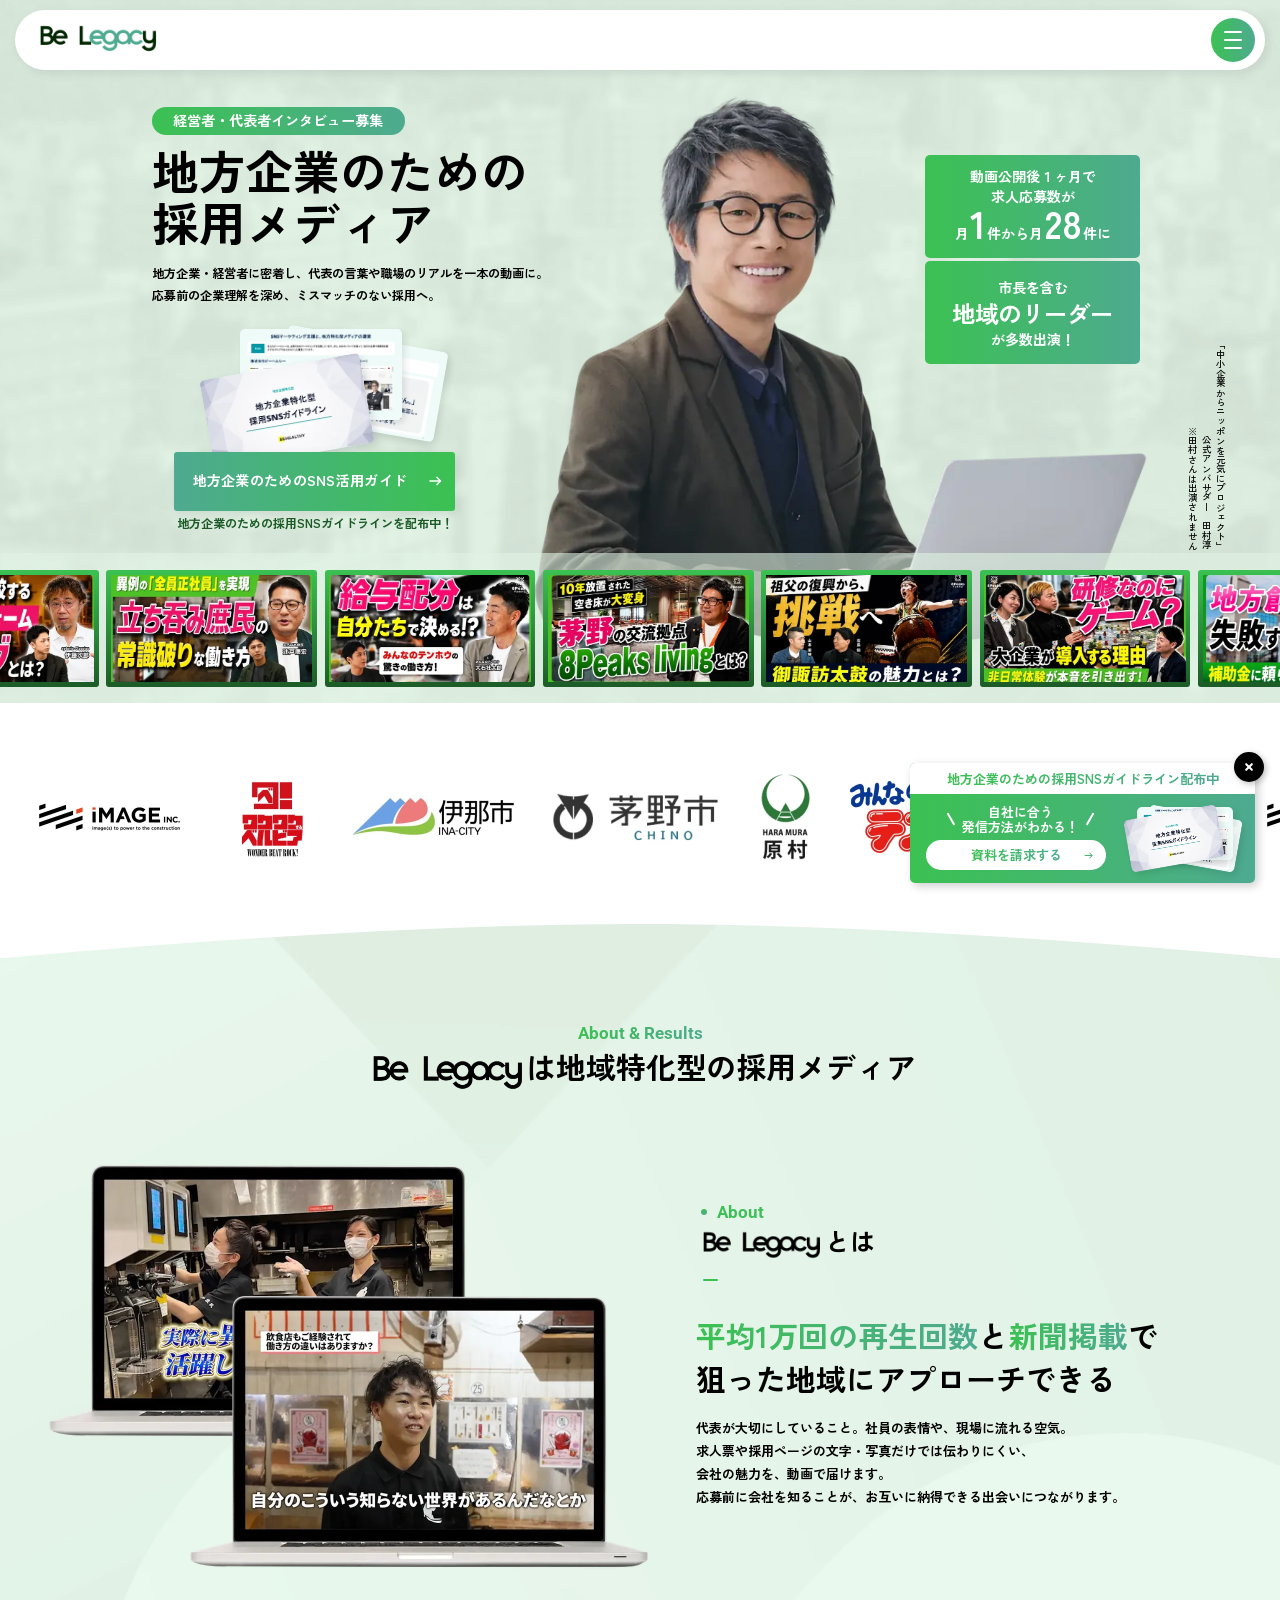
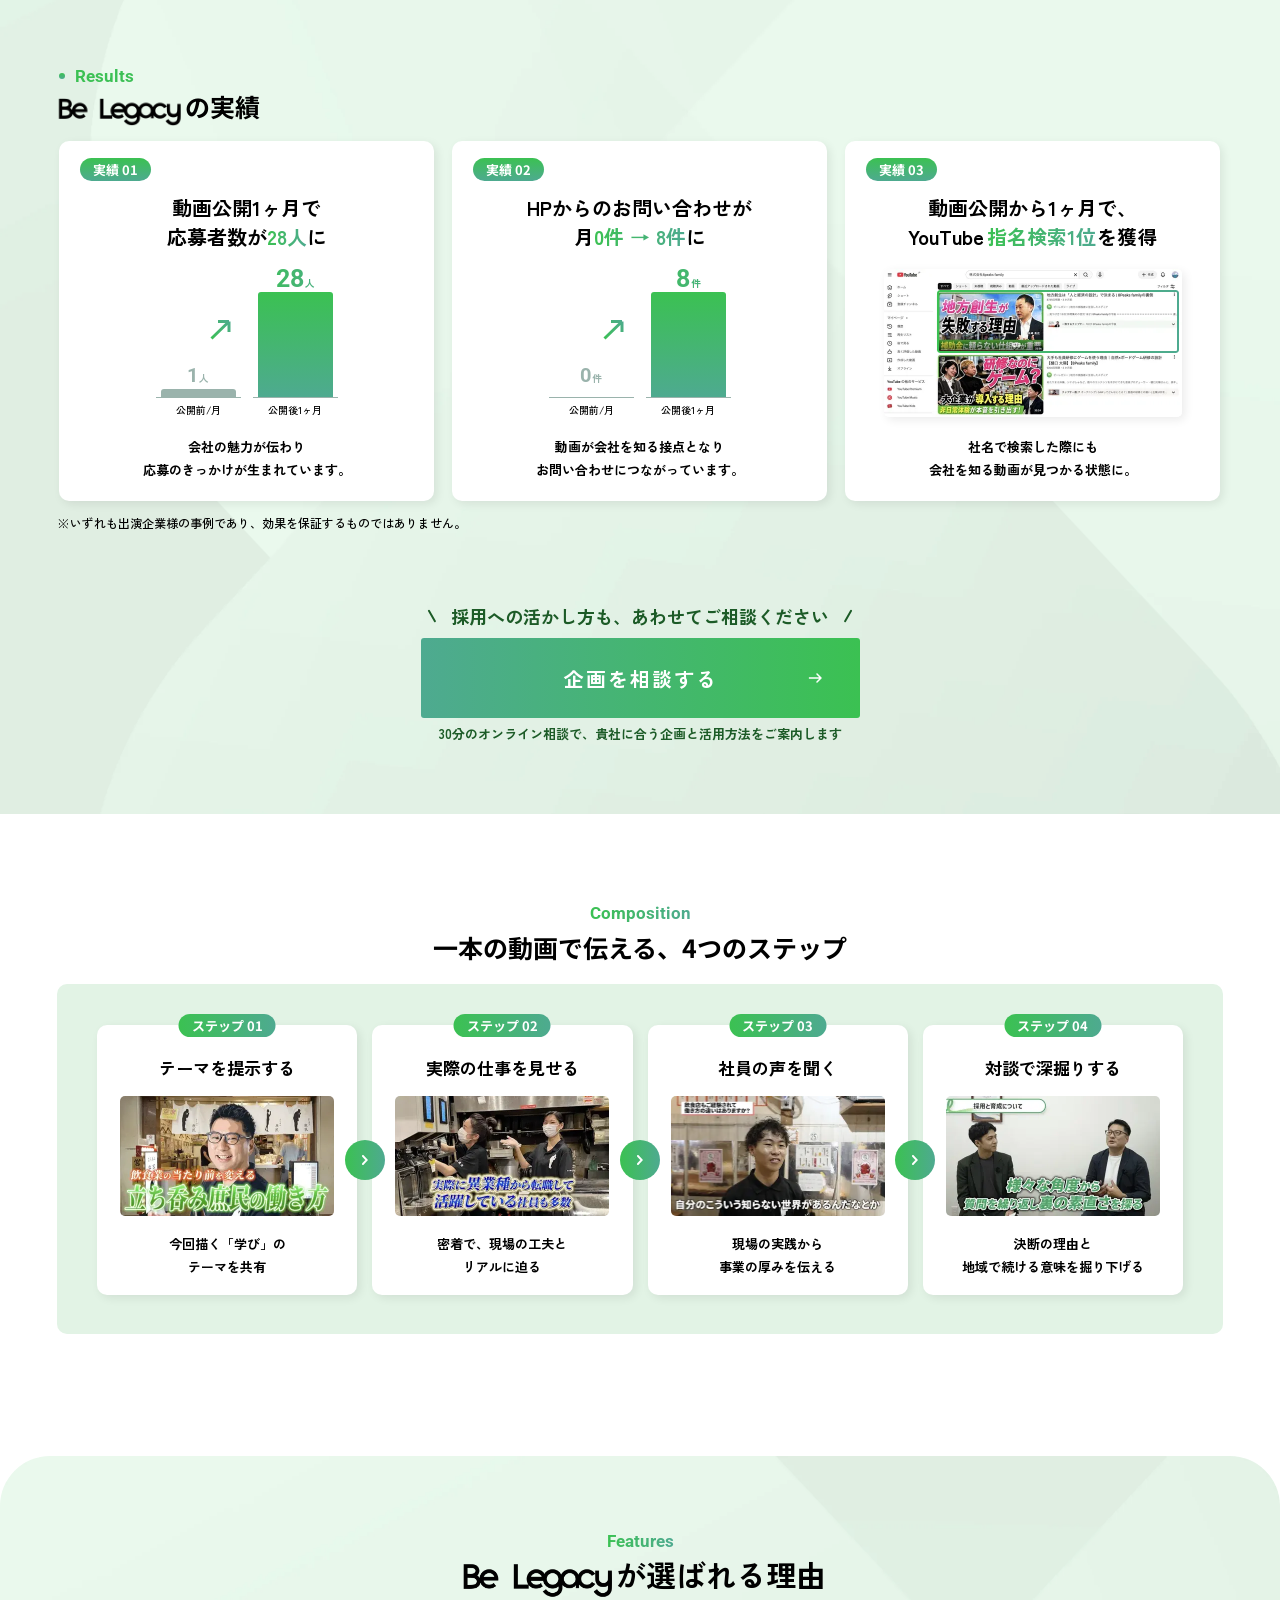
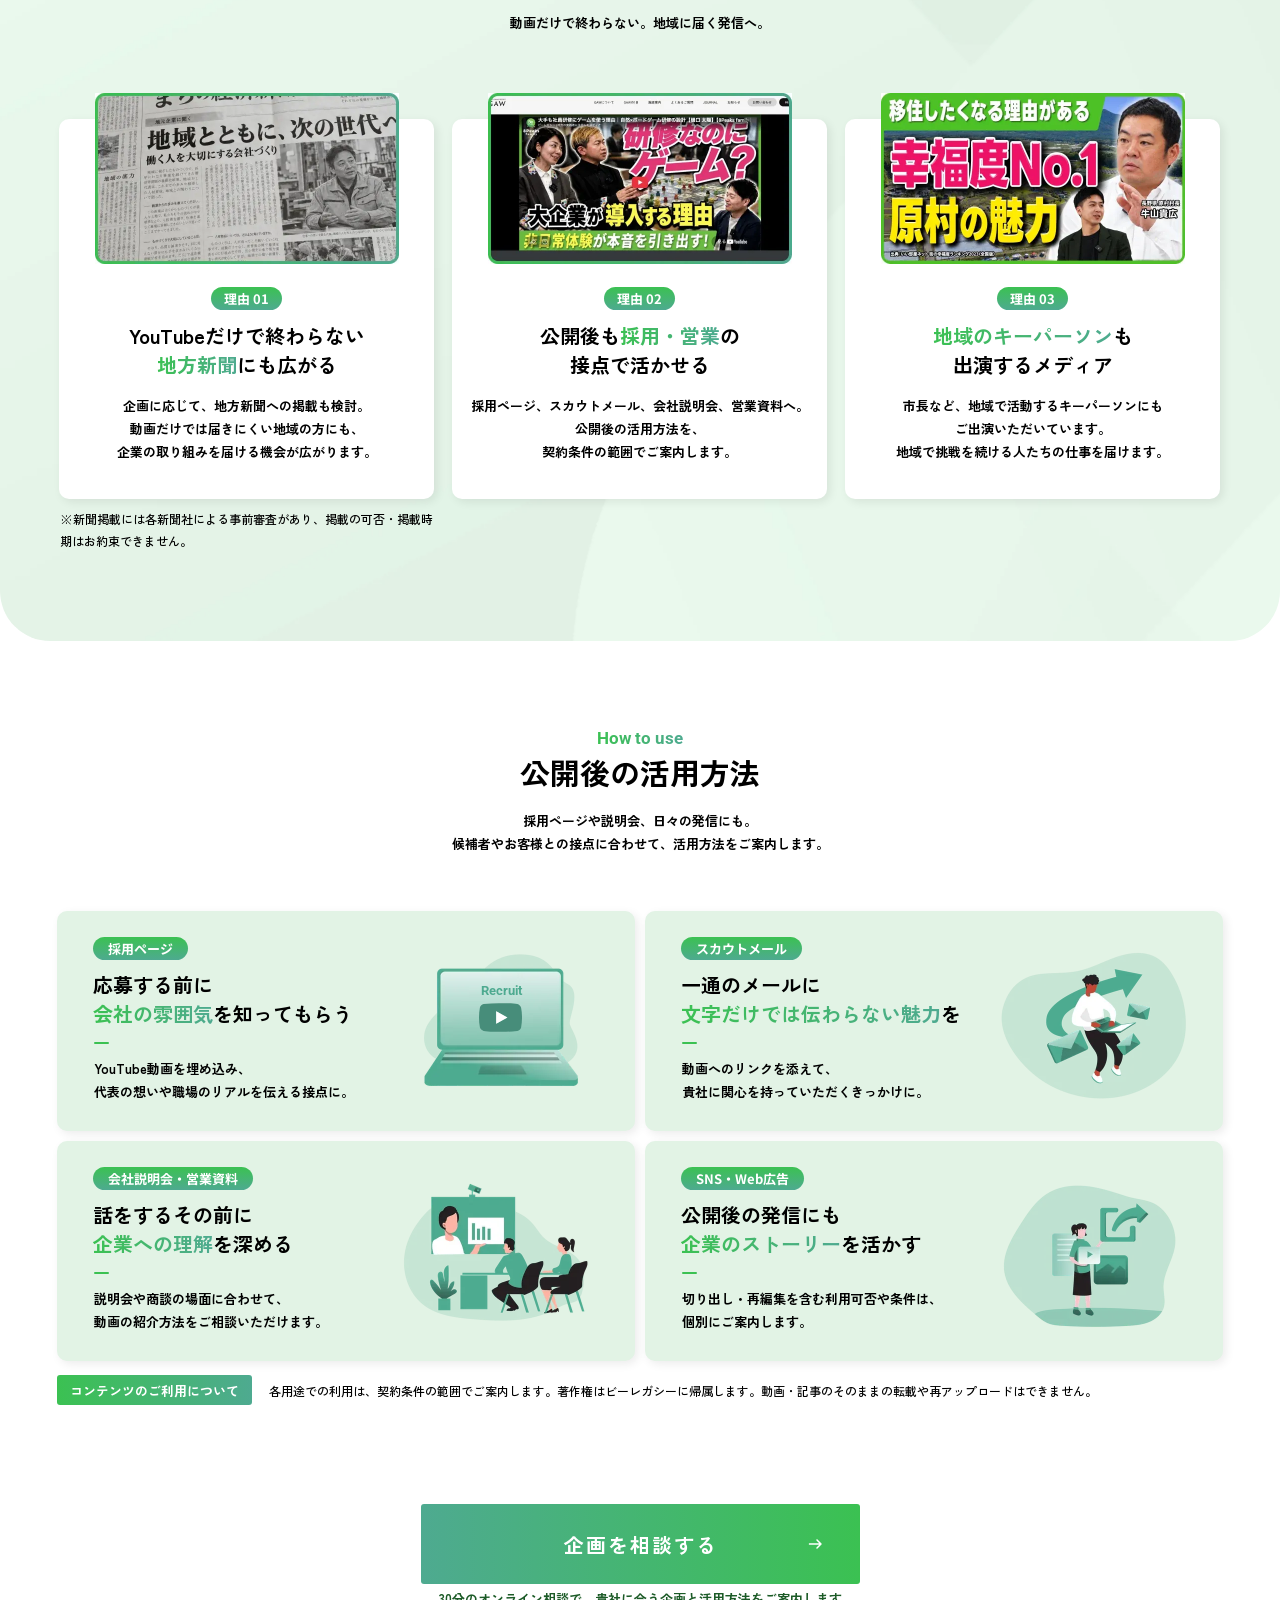
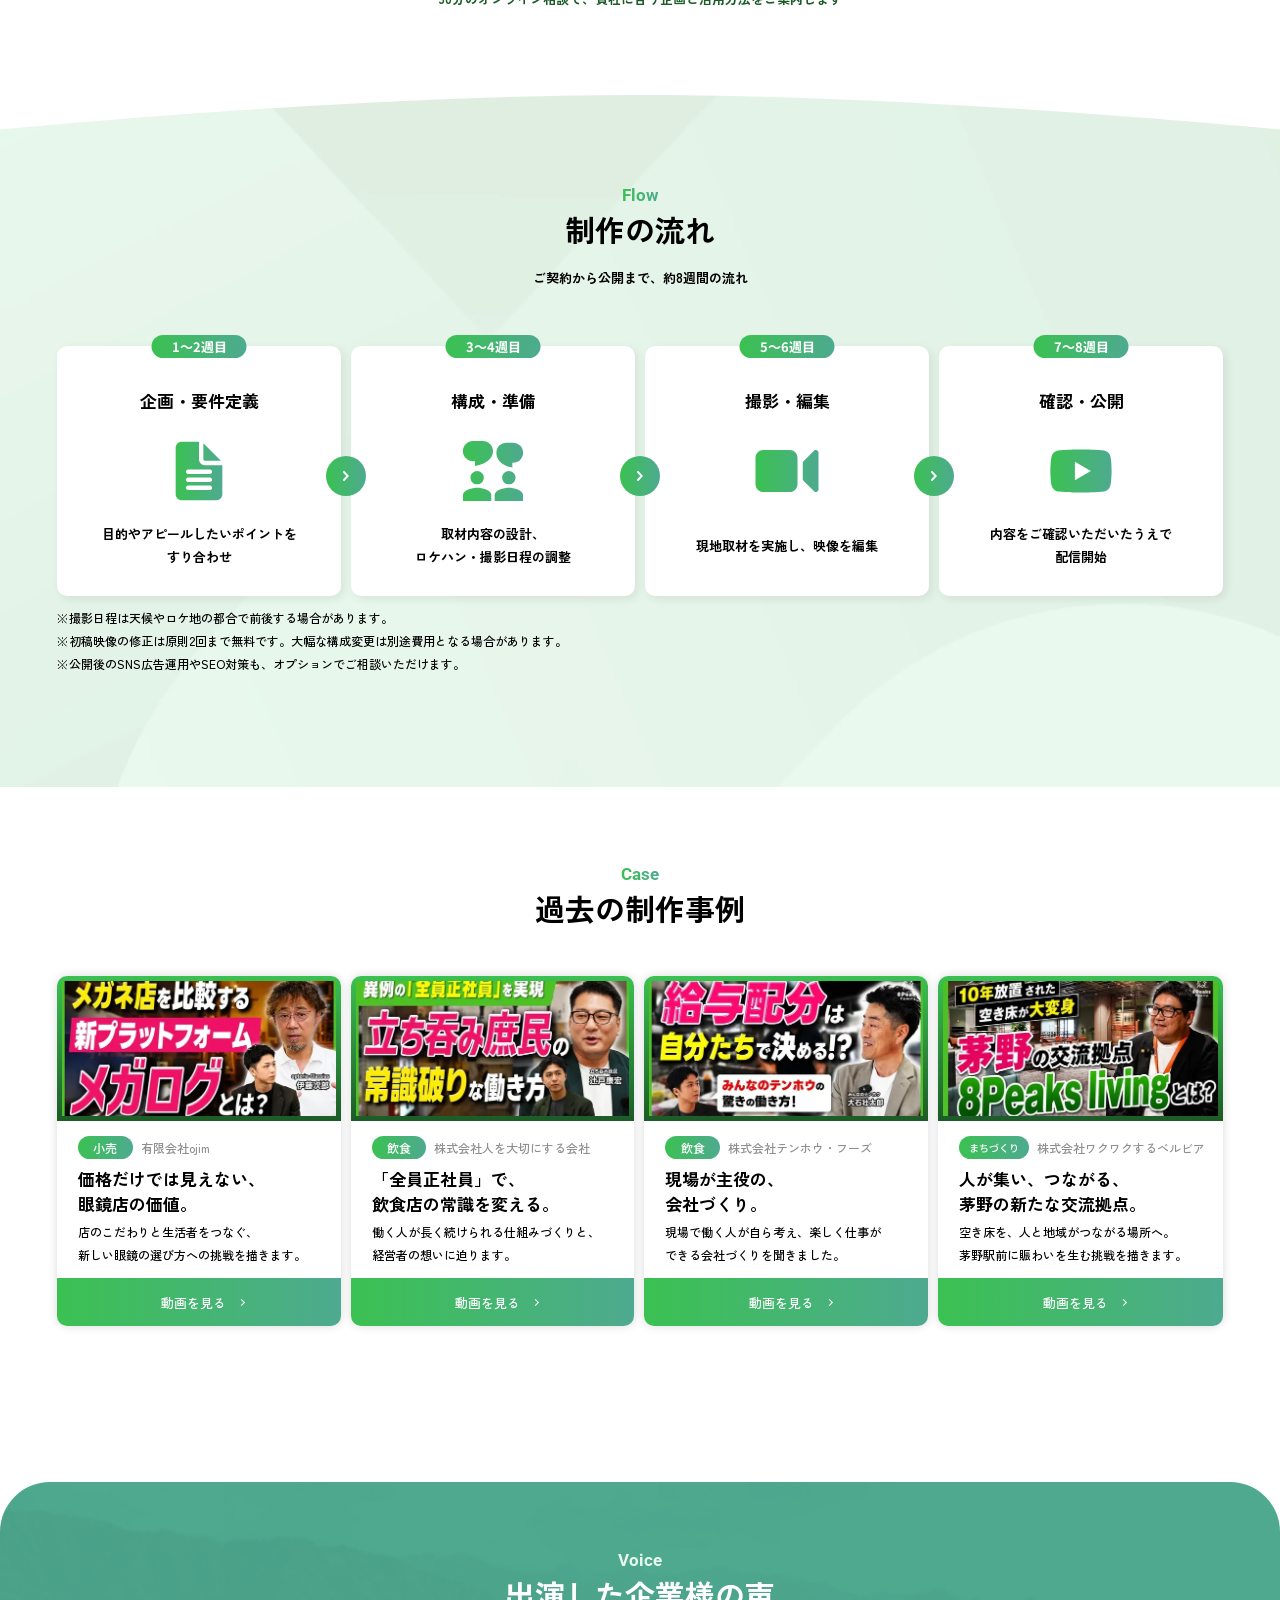
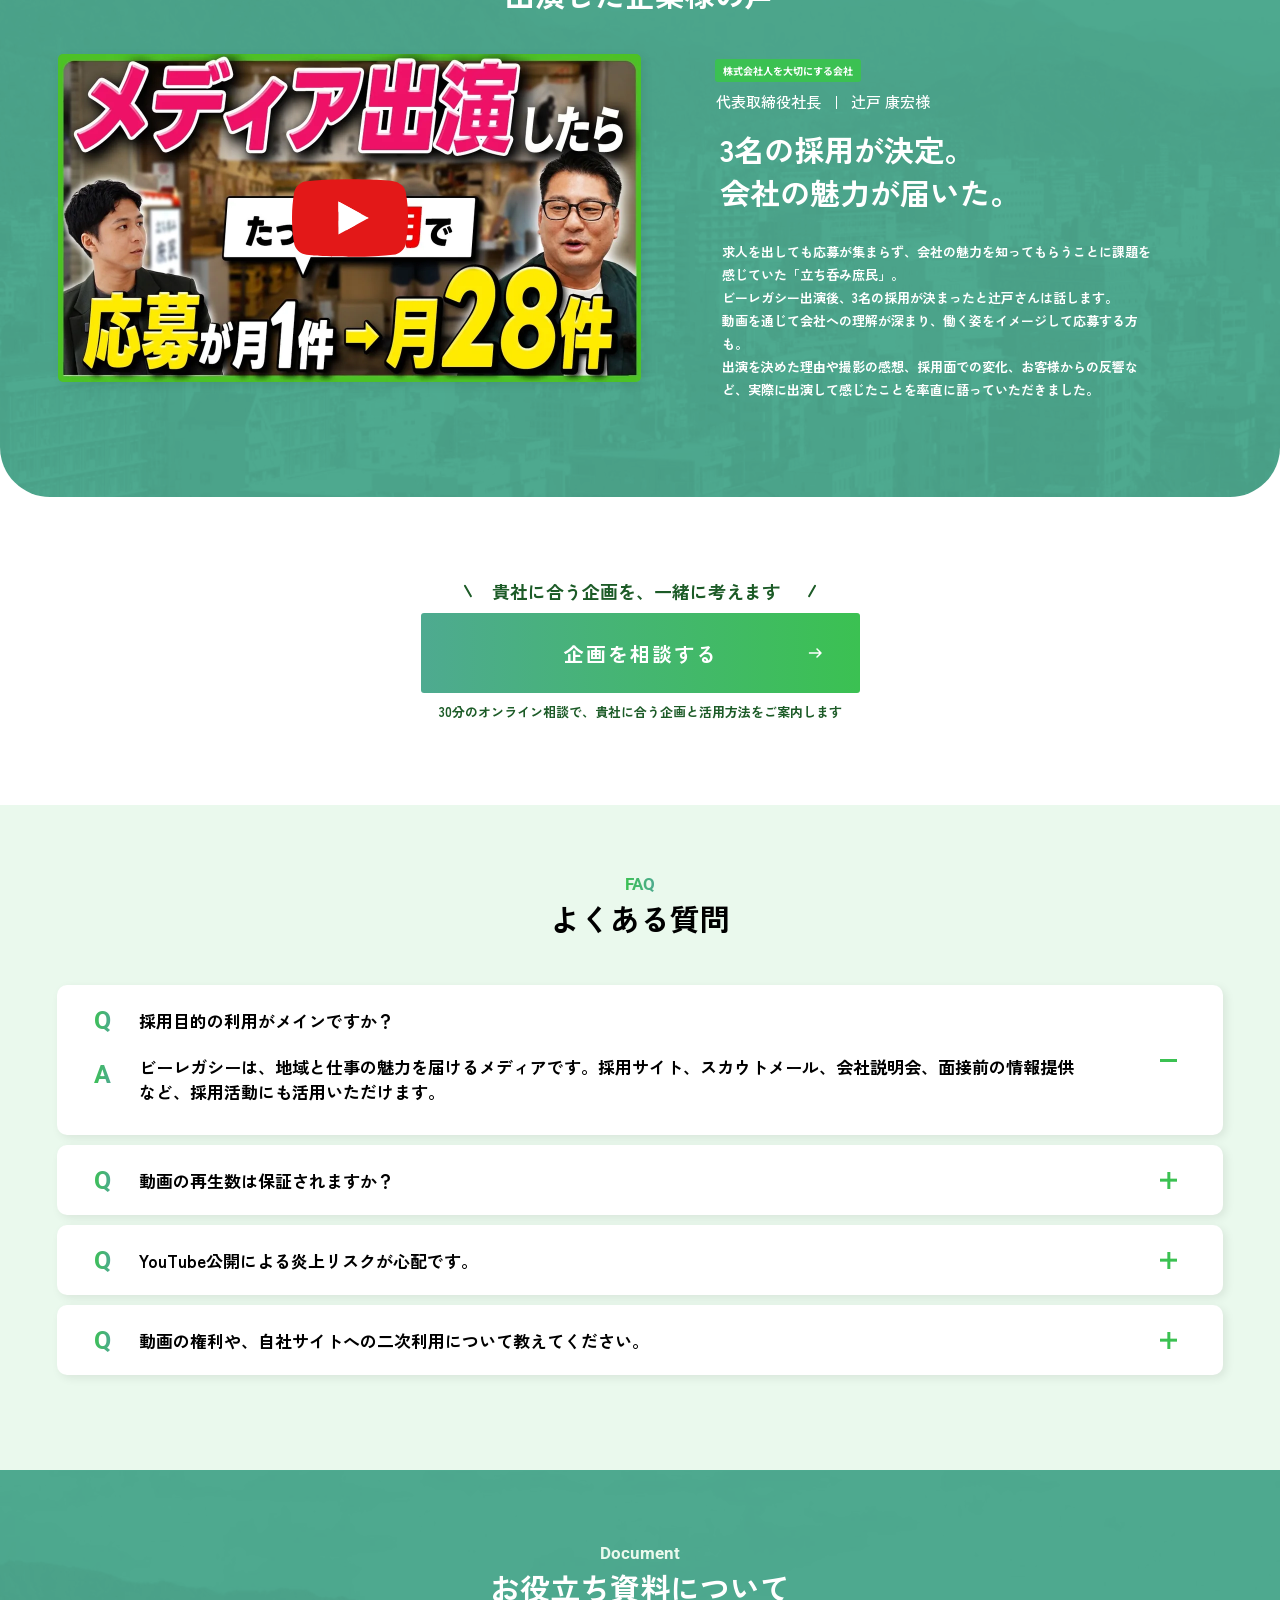
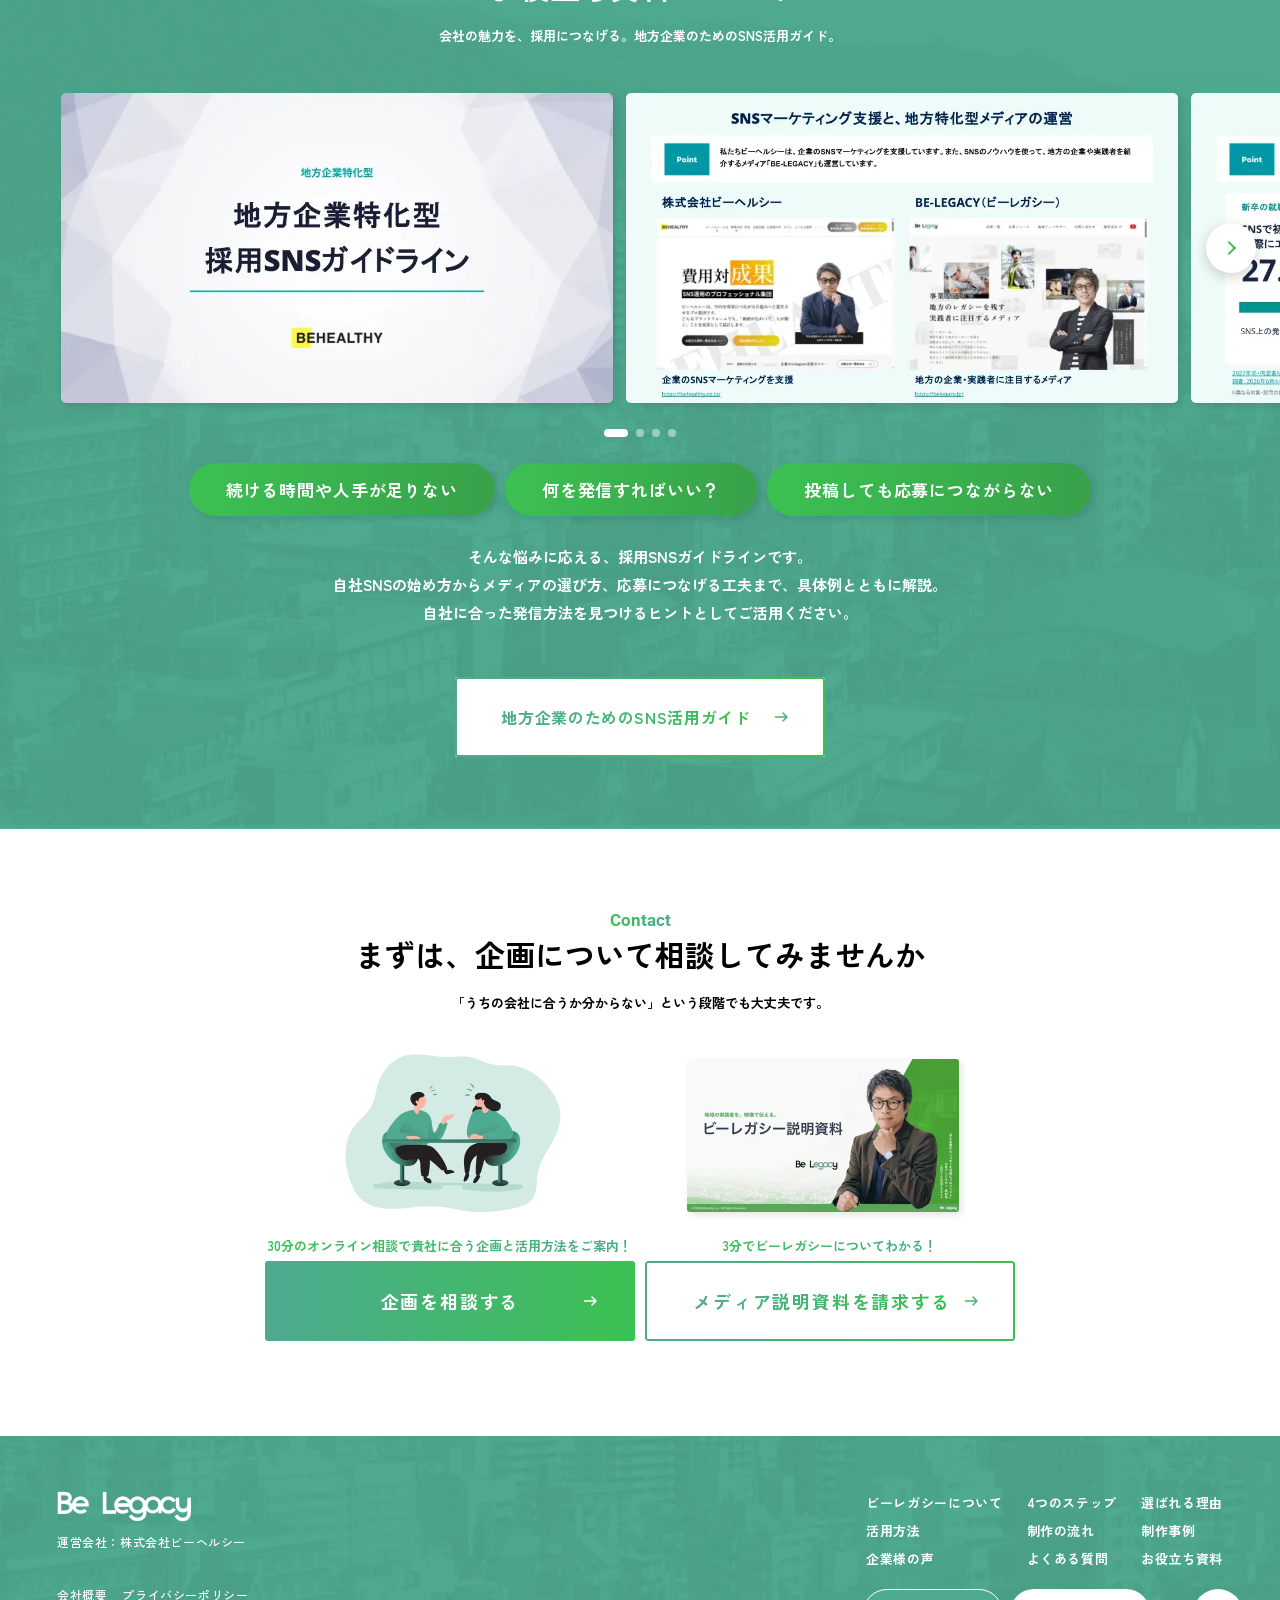
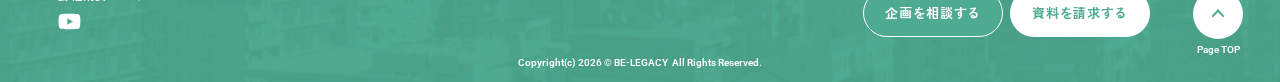
==== commit 1d557546: "出演した企業様の声を差し替え（株式会社人を大切にする会社 辻戸様のインタビュー：見出し・本文・動画リンク・サムネイル）" ====
--- a/index.html
+++ b/index.html
@@ -414,15 +414,15 @@
   </div>
   <div class="inner">
     <div class="voice__item">
-      <a href="https://youtu.be/L73k44qnOuM" class="voice__thumb" aria-label="出演企業様のインタビュー動画を見る" target="_blank" rel="noopener">
-        <img src="img/voice-thumb.webp" alt="茅野の交流拠点 8Peaks livingとは？" width="583" height="328" loading="lazy">
+      <a href="https://youtu.be/7vCP_hZOjHI" class="voice__thumb" aria-label="出演企業様のインタビュー動画を見る" target="_blank" rel="noopener">
+        <img src="img/voice-tachinomi-shomin.webp" alt="インタビュー動画「メディア出演1ヶ月で3名の採用に成功した事例」のサムネイル" width="583" height="328" loading="lazy">
         <img loading="lazy" decoding="async" class="voice__play" src="img/icon-yt-red.svg" alt="" width="116" height="116">
       </a>
       <div class="voice__body">
-        <p class="voice__co">株式会社ダミーダミー</p>
-        <p class="voice__who"><span>代表取締役</span><span>山田 太郎 様</span></p>
-        <h3 class="voice__ttl">出演のきっかけから、<br>公開後の変化まで。</h3>
-        <p class="voice__txt">企画に感じた魅力、取材・撮影の感想、公開後の活用について。出演企業の声を、一本のインタビューでご紹介します。<br>ダミーダミーダミーダミーダミーダミーダミーダミーダミーダミーダミーダミーダミーダミーダミーダミーダミーダミーダミーダミーダミーダミーダミーダミーダミーダミーダミーダミーダミーダミーダミーダミーダミーダミーダミーダミーダミーダミーダミーダミーダミー。</p>
+        <p class="voice__co">株式会社人を大切にする会社</p>
+        <p class="voice__who"><span>代表取締役社長</span><span>辻戸 康宏様</span></p>
+        <h3 class="voice__ttl">3名の採用が決定。<br>会社の魅力が届いた。</h3>
+        <p class="voice__txt">求人を出しても応募が集まらず、会社の魅力を知ってもらうことに課題を感じていた「立ち呑み庶民」。<br>ビーレガシー出演後、3名の採用が決まったと辻戸さんは話します。<br>動画を通じて会社への理解が深まり、働く姿をイメージして応募する方も。<br>出演を決めた理由や撮影の感想、採用面での変化、お客様からの反響など、実際に出演して感じたことを率直に語っていただきました。</p>
       </div>
     </div>
   </div>
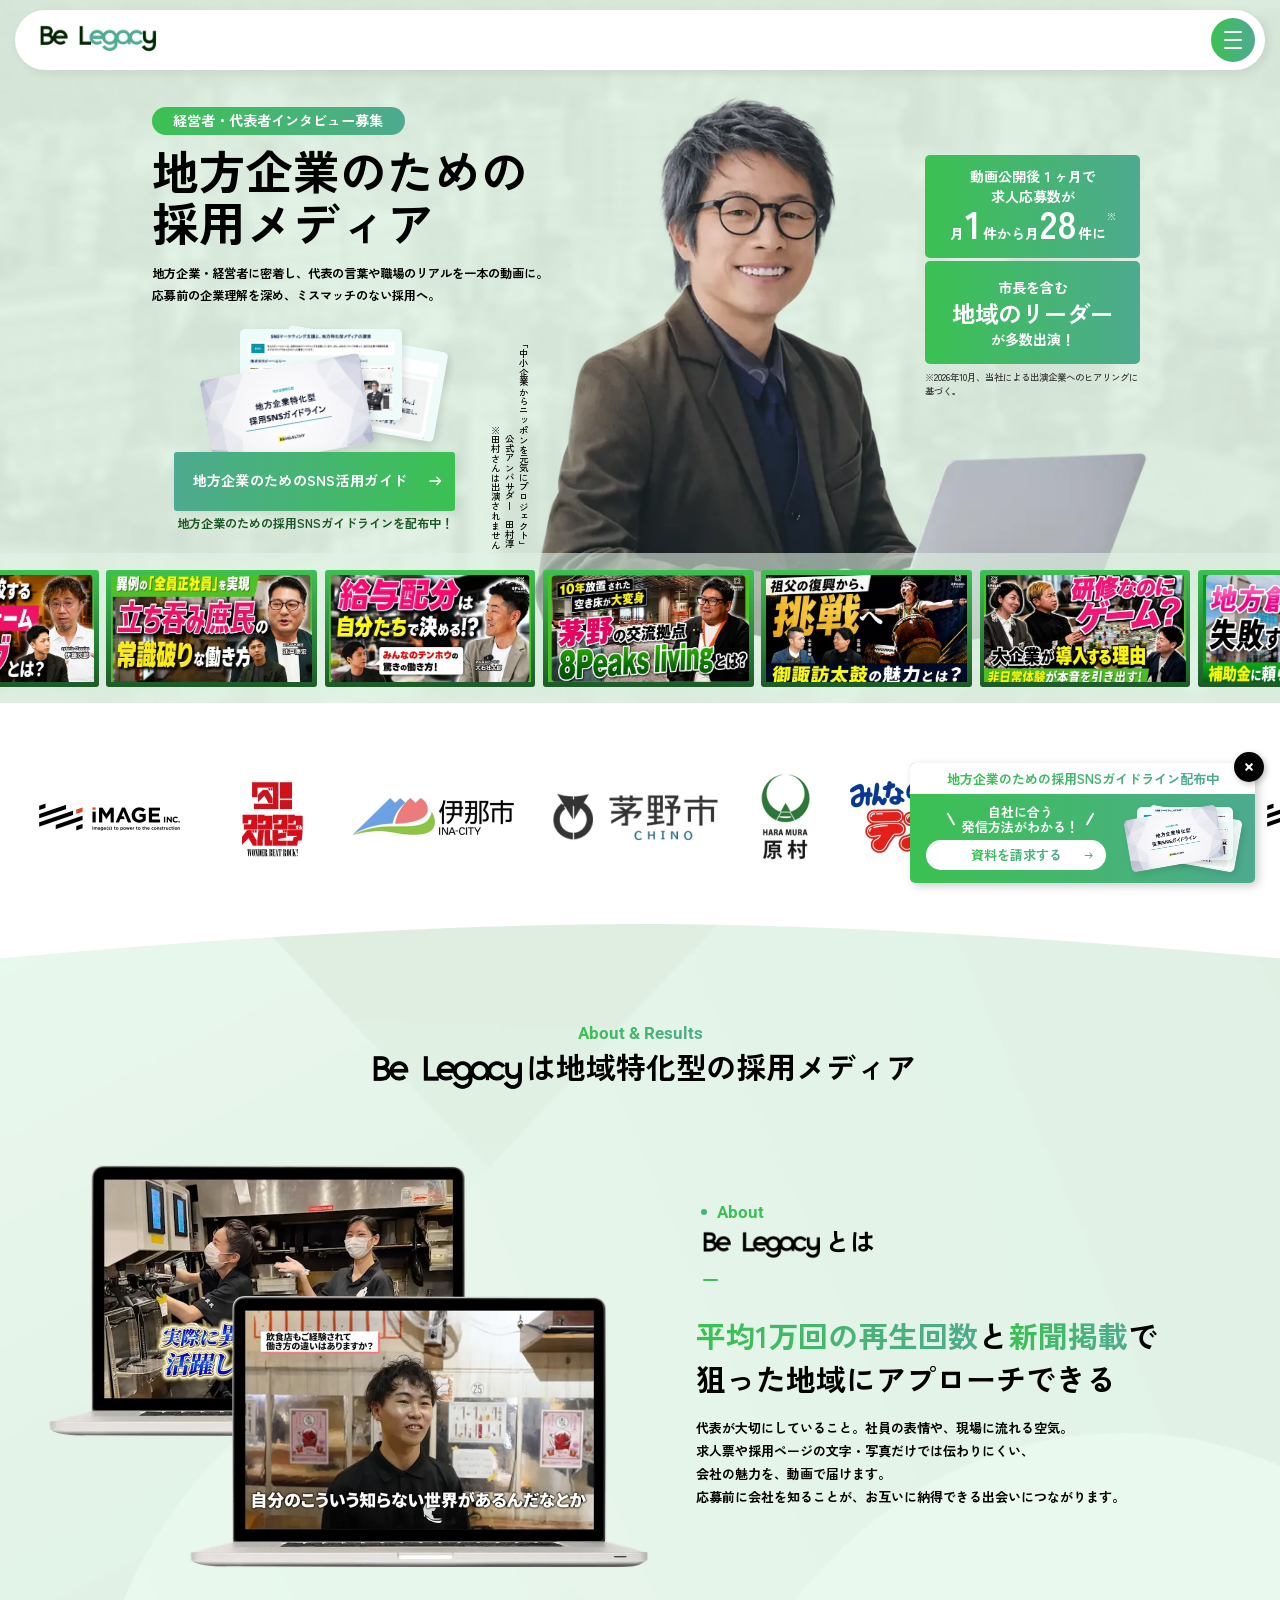
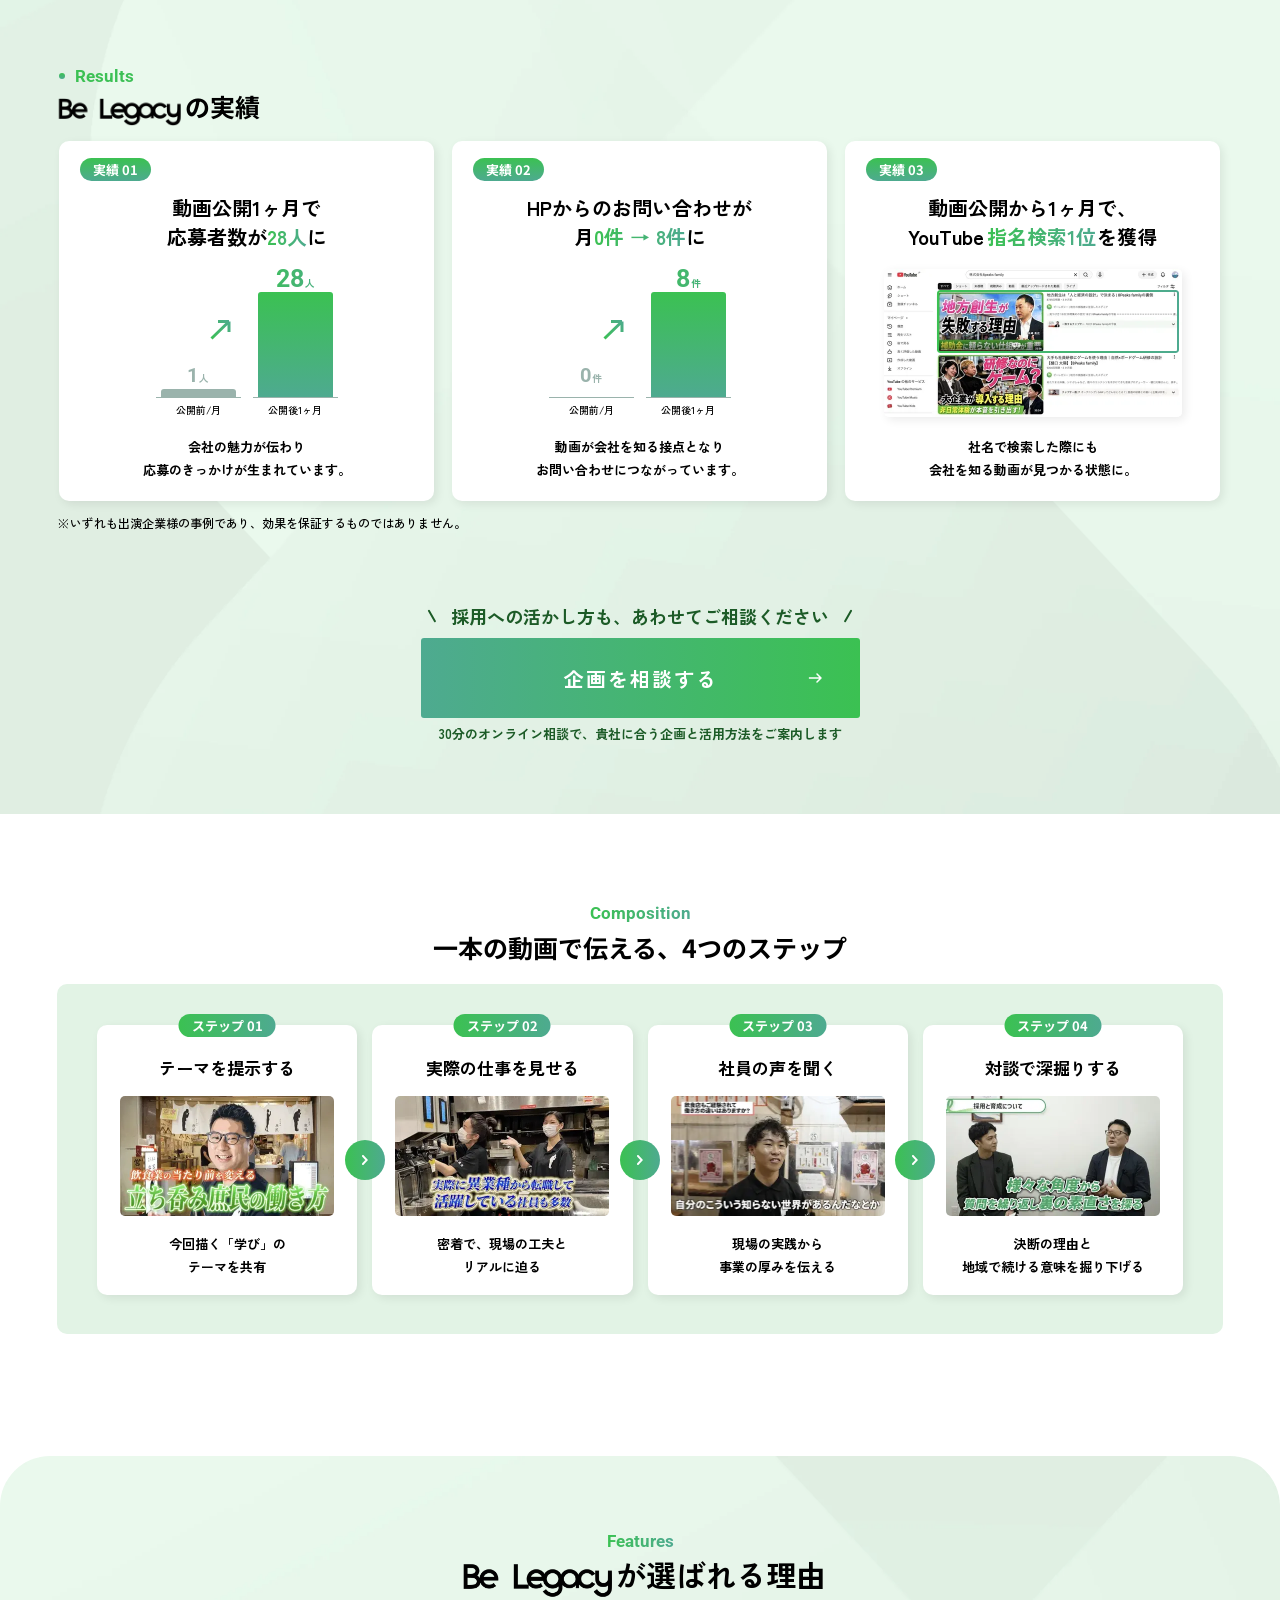
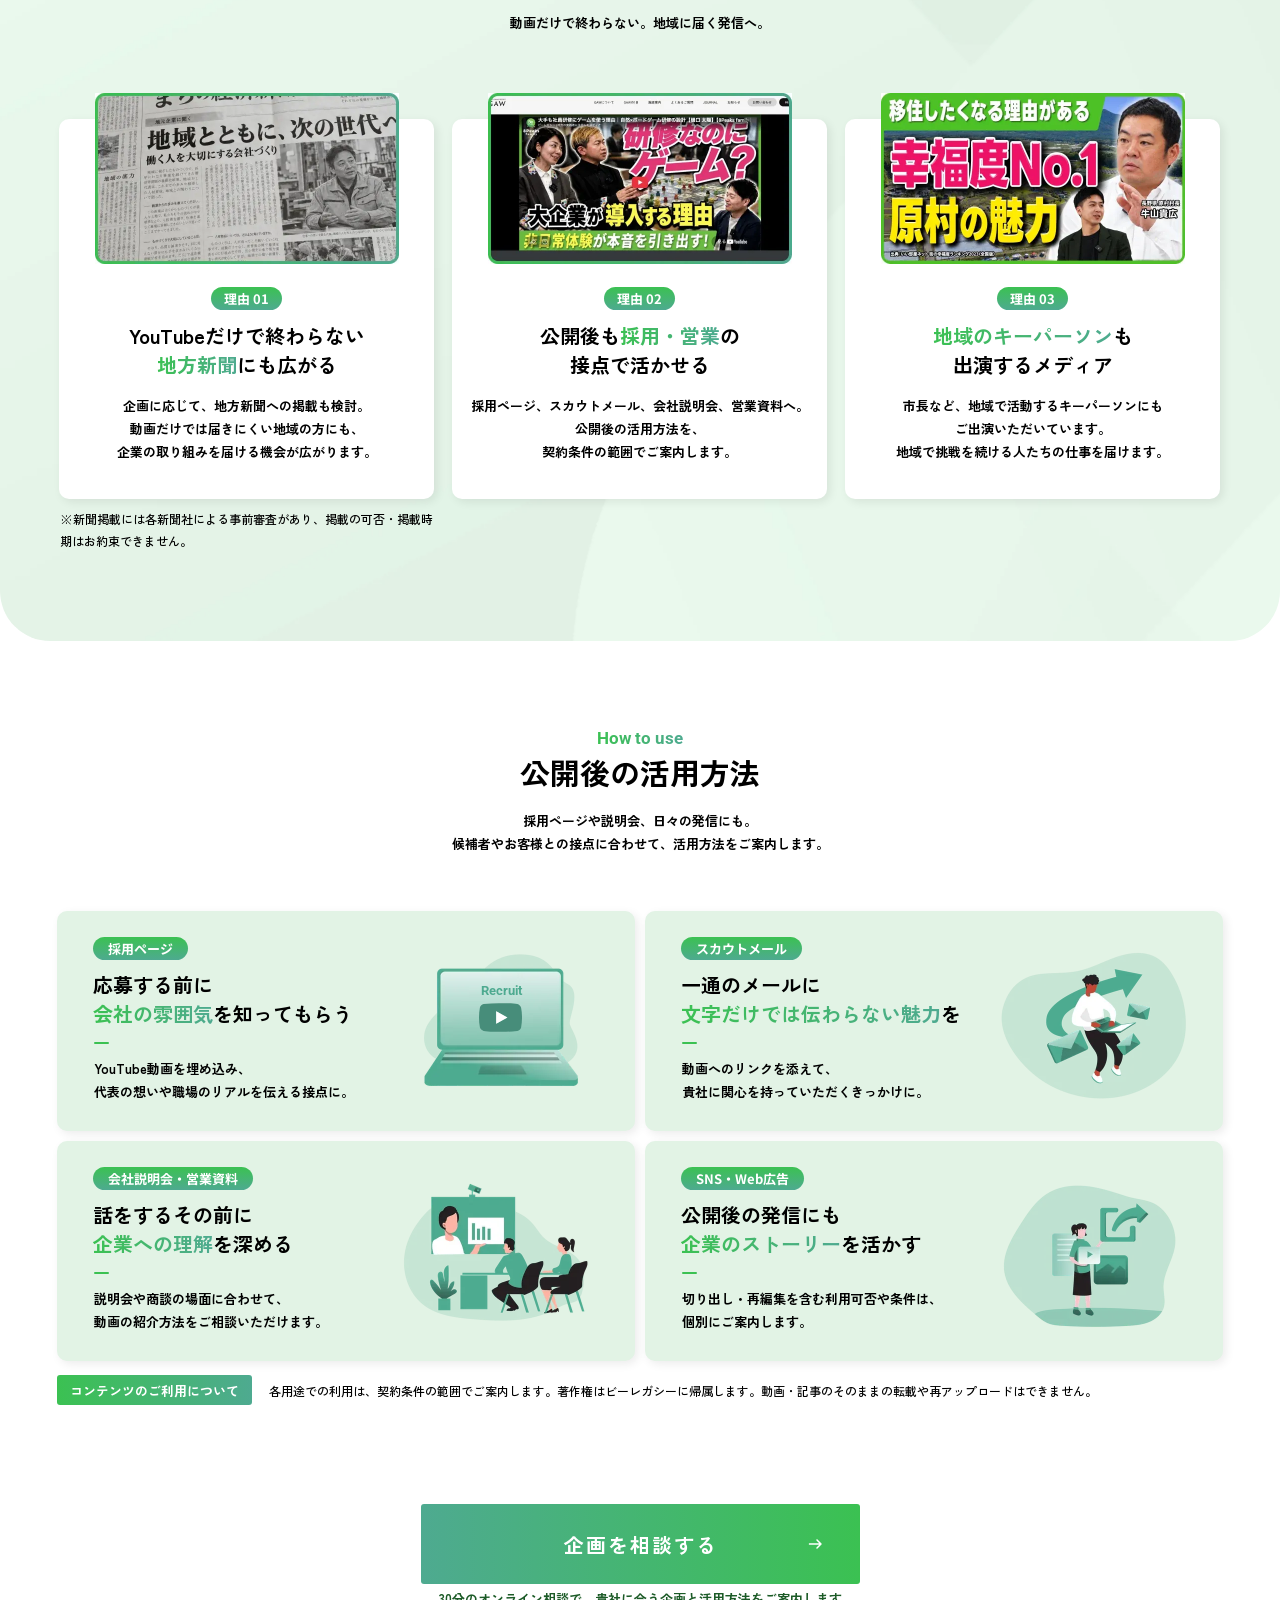
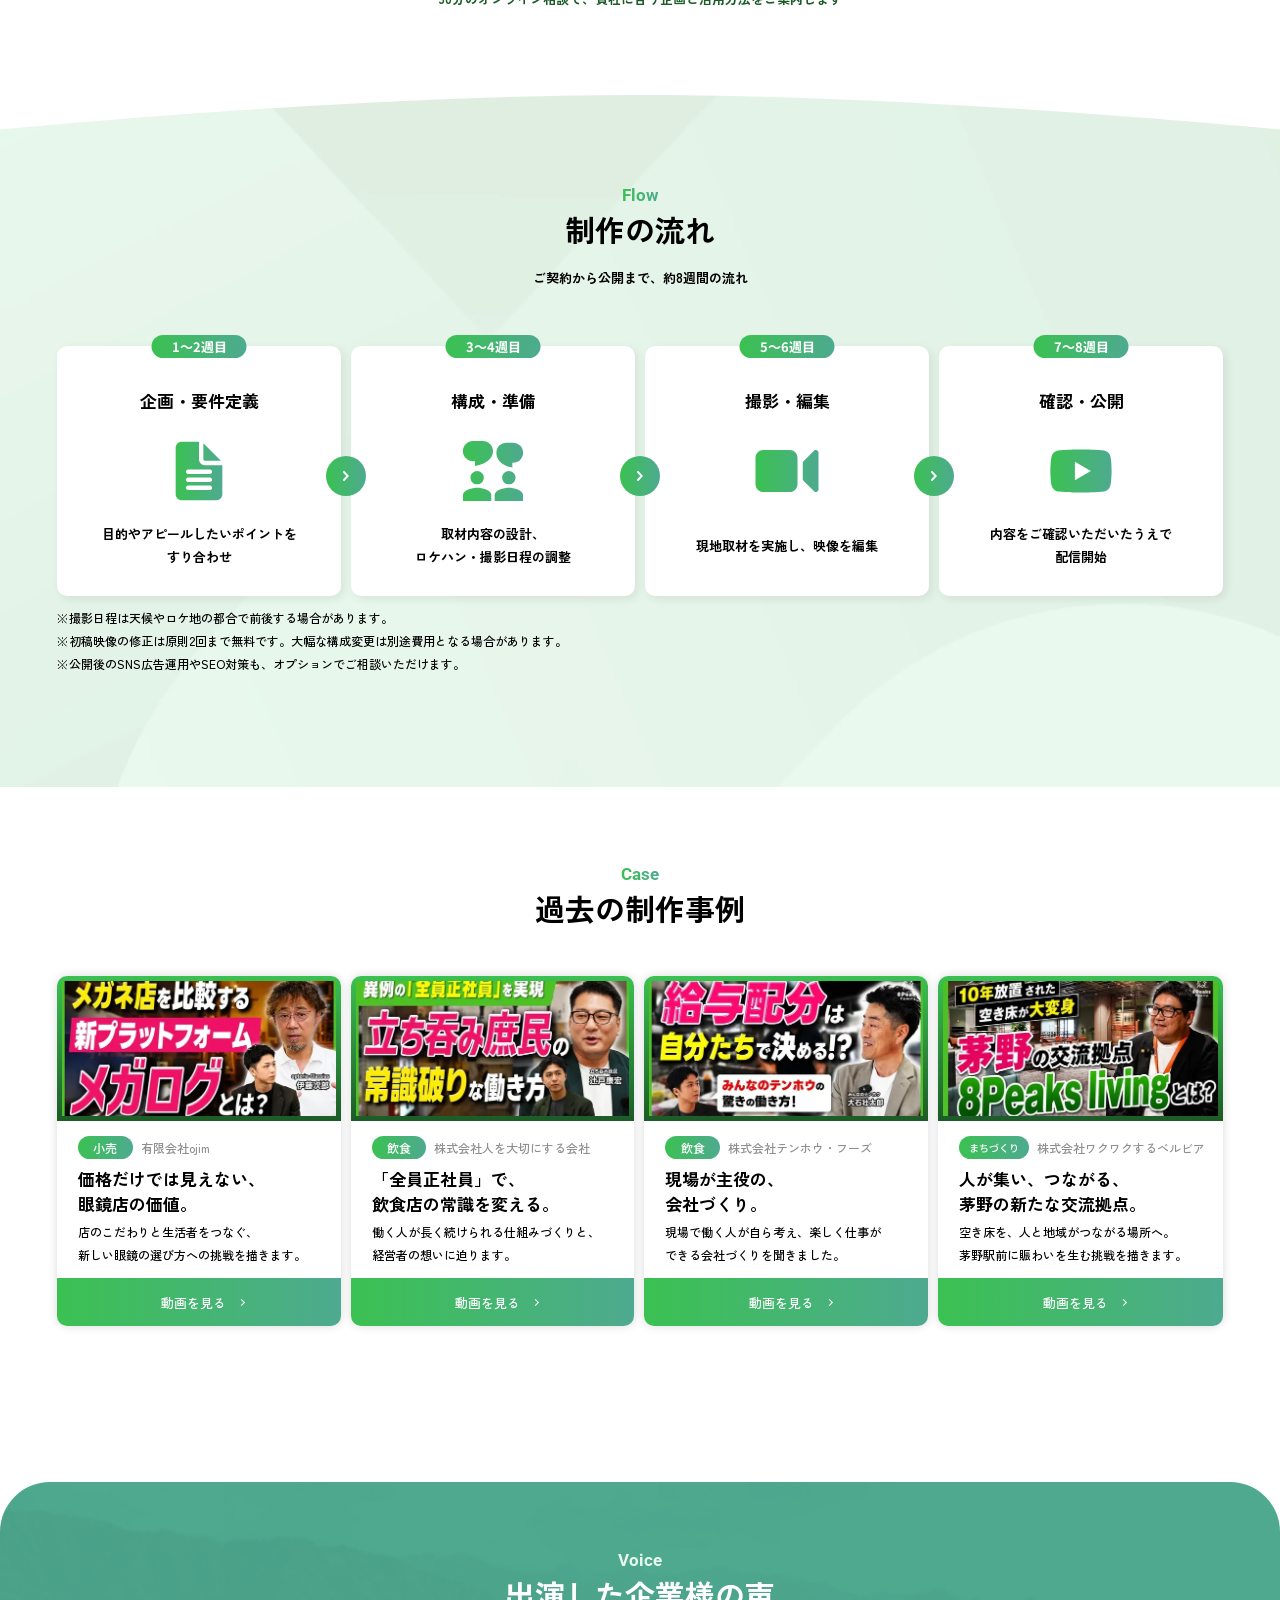
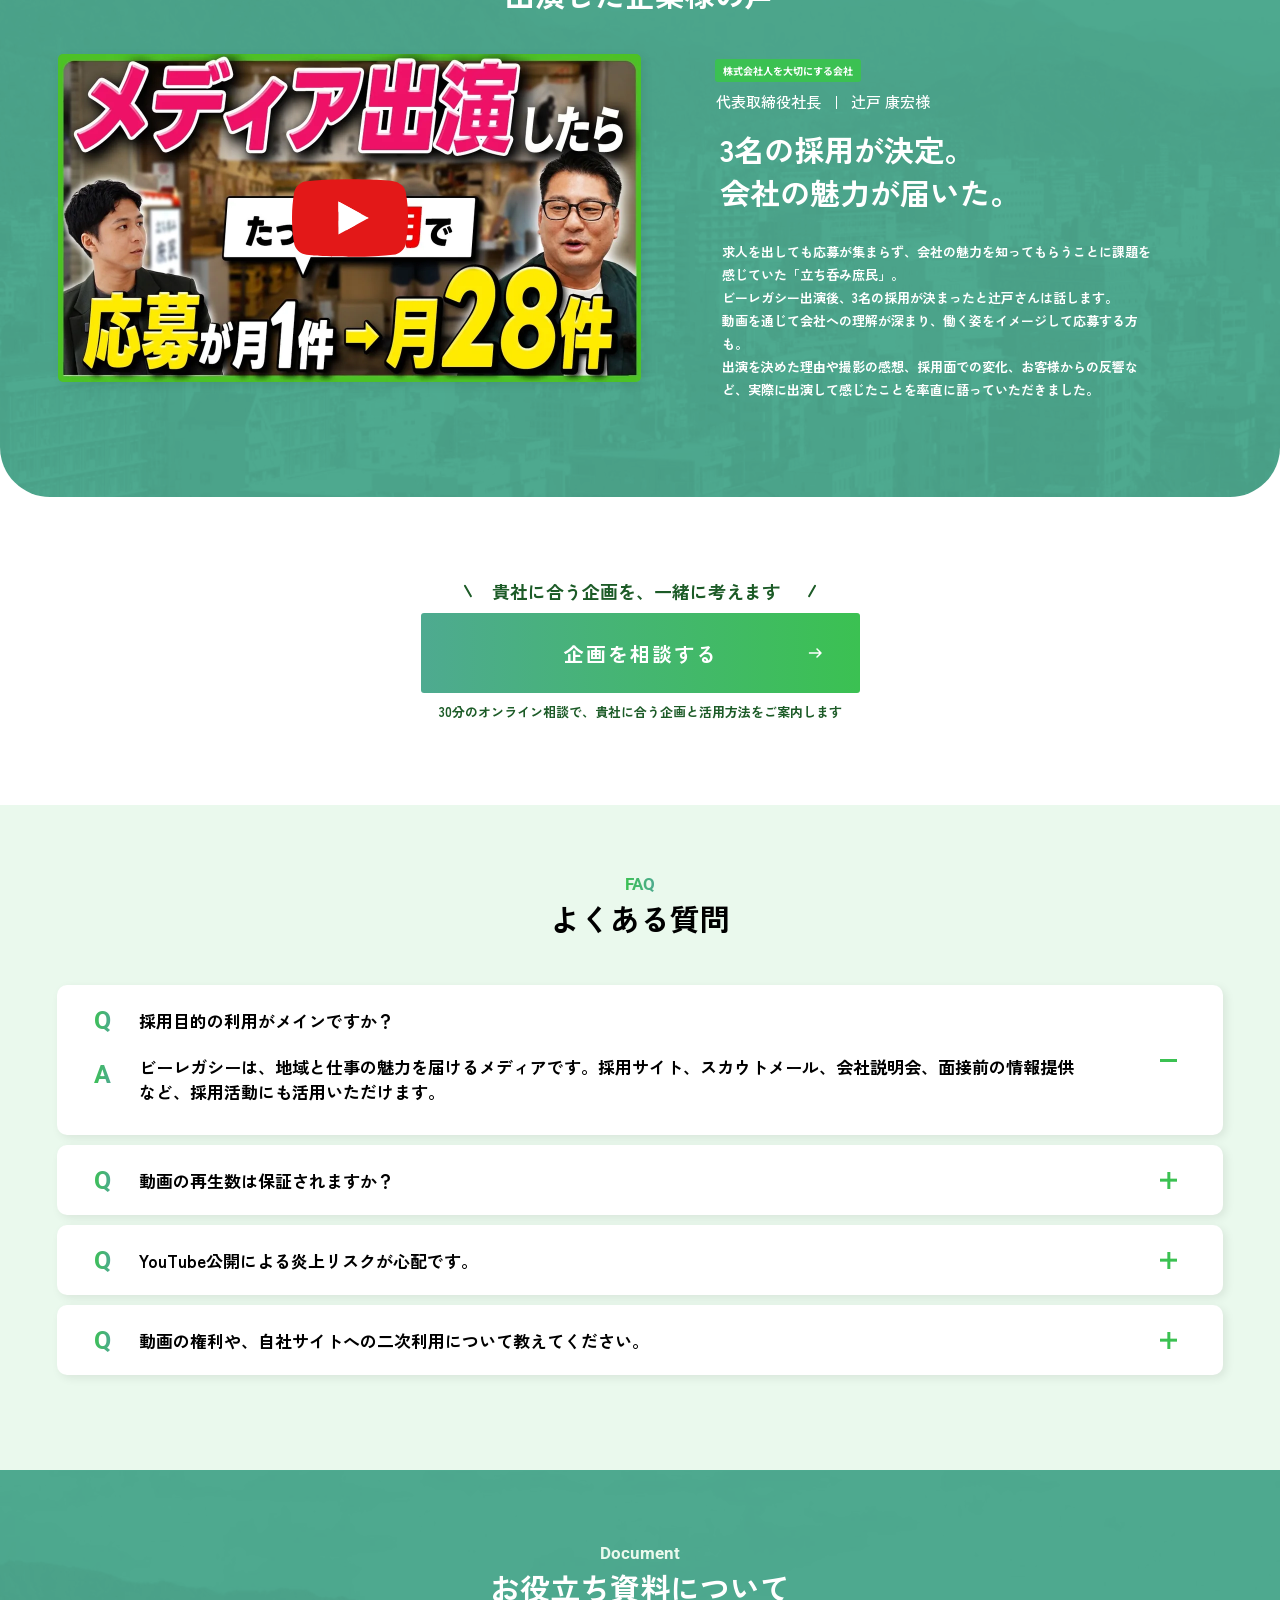
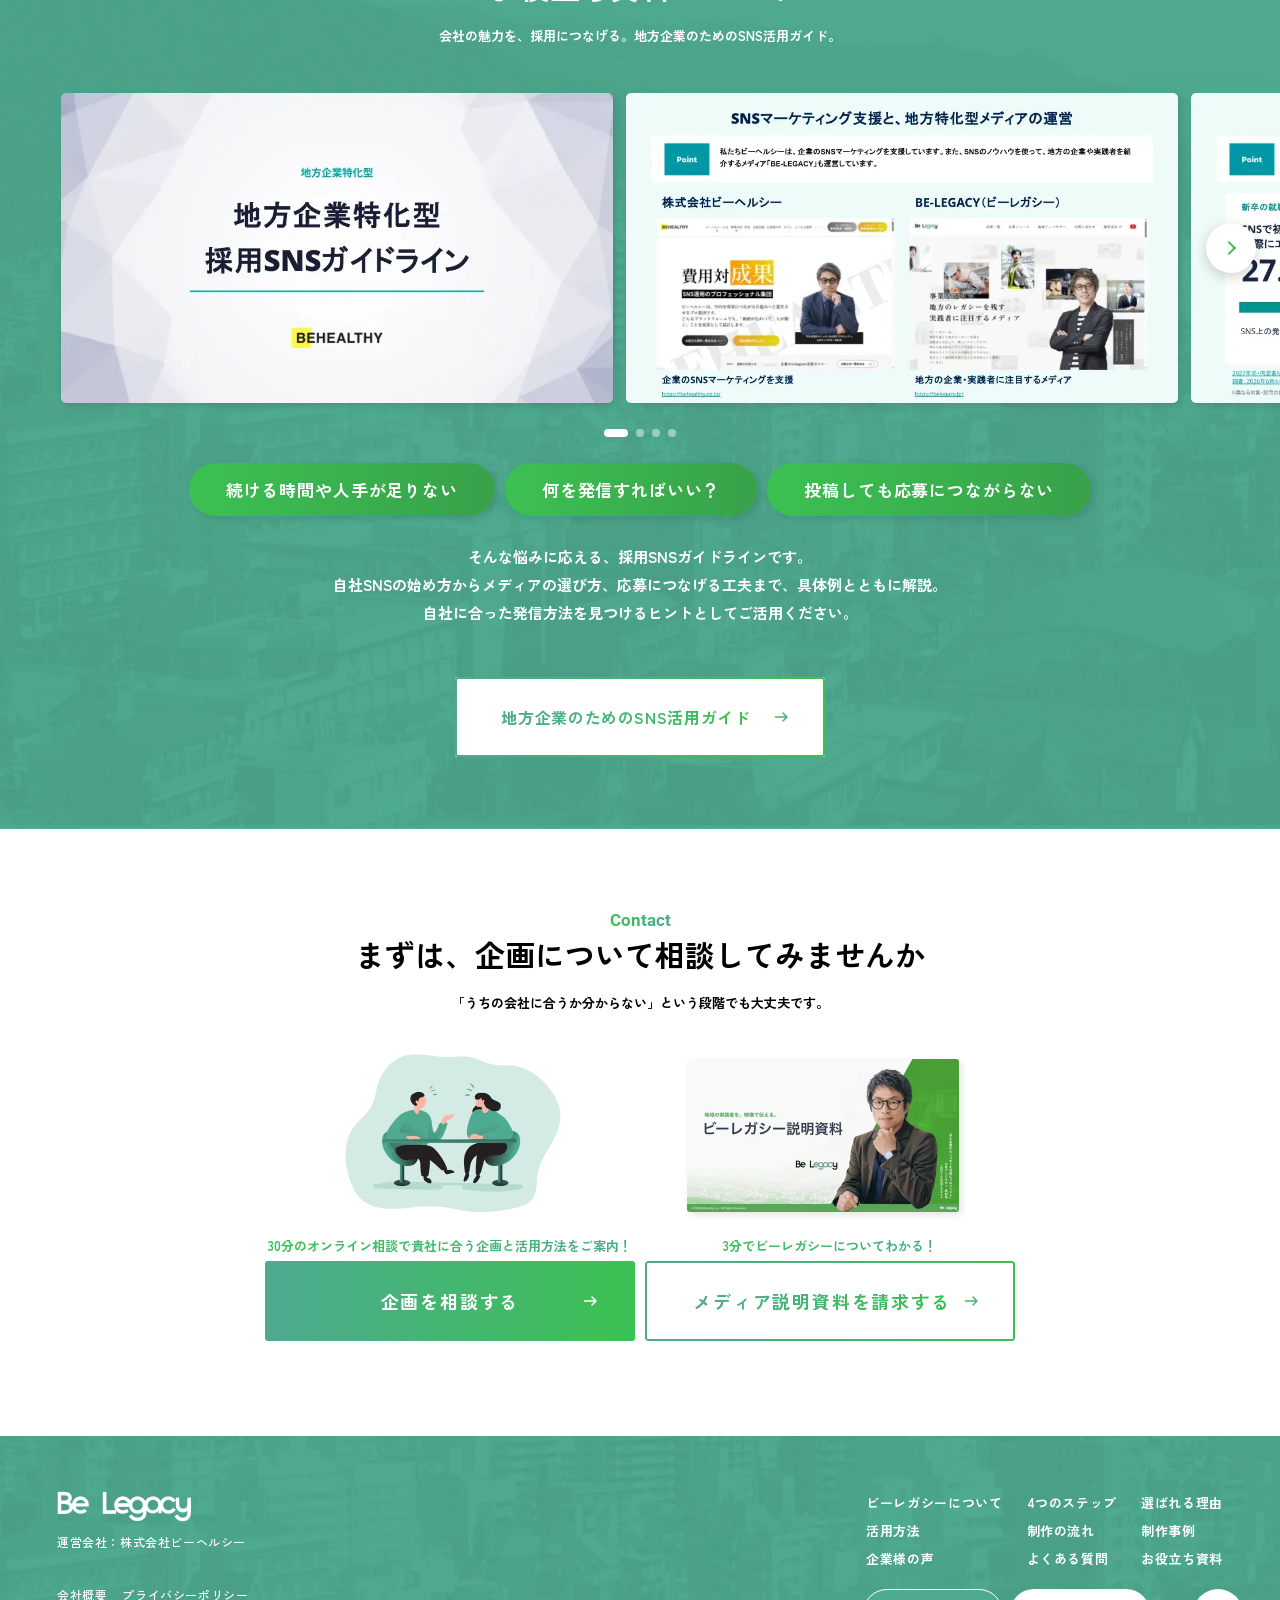
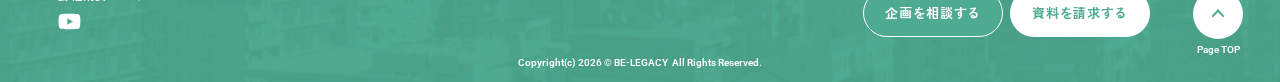
==== commit 693bea46: "ヒーロー修正：田村淳さんの肩書き（縦書き）を人物の横へ移動し、Figmaどおり1行目が途中で折り返さないよう調整。実績バッジ①に※と注釈（2026年10月、当社による出演企業へのヒアリングに基づく）を" ====
--- a/index.html
+++ b/index.html
@@ -73,13 +73,14 @@
       <div class="hero__badges">
         <div class="badge badge--1">
           <span class="badge__s">動画公開後１ヶ月で<br>求人応募数が</span>
-          <span class="badge__num"><small>月</small><b>1</b><small>件から月</small><b>28</b><small>件に</small></span>
+          <span class="badge__num"><small>月</small><b>1</b><small>件から月</small><b>28</b><small>件に</small><small class="badge__mark">※</small></span>
         </div>
         <div class="badge badge--2">
           <span class="badge__s">市長を含む</span>
           <span class="badge__lg">地域のリーダー</span>
           <span class="badge__s">が多数出演！</span>
         </div>
+        <p class="hero__badges-note">※2026年10月、当社による出演企業へのヒアリングに基づく。</p>
       </div>
       <p class="hero__note">「中小企業からニッポンを元気にプロジェクト」<br>公式アンバサダー　田村淳<br>※田村さんは出演されません</p>
     </div>
--- a/css/style.min.css
+++ b/css/style.min.css
@@ -1 +1 @@
-:root{--c-green:#3bc152;--c-teal:#4eaa90;--c-deep:#1c5b27;--c-policy:#478d7a;--c-bg1:#e2f3e5;--c-bg2:#eaf9ed;--c-gray:#8e8e8e;--grad-r:linear-gradient(to right, var(--c-green), var(--c-teal));--grad-l:linear-gradient(to left, var(--c-green), var(--c-teal));--grad-b:linear-gradient(to bottom, var(--c-green), var(--c-teal));--shadow:3px 3px 10px #00000014;--ff-zen:"Zen Kaku Gothic New", "Hiragino Kaku Gothic ProN", "Hiragino Sans", "Noto Sans JP", "Yu Gothic", sans-serif;--ff-noto:"Noto Sans JP", "Hiragino Kaku Gothic ProN", "Hiragino Sans", sans-serif;--ff-en:"Roboto", "Helvetica Neue", Arial, sans-serif;--inner:1166px;--pad:20px;--u:min(1px, calc(100vw / 1366))}*,:before,:after{box-sizing:border-box}html{scroll-behavior:smooth;-webkit-text-size-adjust:100%;scroll-padding-top:100px}body{font-family:var(--ff-zen);color:#000;-webkit-font-smoothing:antialiased;background:#fff;margin:0;font-size:13px;font-weight:700;line-height:23px;overflow-x:hidden}h1,h2,h3,h4,p,ul,ol,figure{margin:0;padding:0}ul,ol{list-style:none}img{vertical-align:top;max-width:100%;height:auto}a{color:inherit;text-decoration:none}button{font:inherit;color:inherit;cursor:pointer;background:0 0;border:0;padding:0}main{display:block}.inner{width:100%;max-width:calc(var(--inner) + var(--pad) * 2);padding:0 var(--pad);margin:0 auto;position:relative}.sec{position:relative}.grad,.grad-v{background:var(--grad-r);color:#0000;-webkit-text-fill-color:transparent;-webkit-background-clip:text;background-clip:text}.grad-v{background-image:var(--grad-b)}.sp-only{display:none}.pill{background:var(--grad-b);color:#fff;min-width:70px;height:23px;font-family:var(--ff-noto);white-space:nowrap;border-radius:100px;justify-content:center;align-items:center;padding:0 13px;font-size:13px;font-weight:700;line-height:1;display:inline-flex}.pill--step{background:var(--grad-r);min-width:95px}.pill--auto{padding:0 15px}.label{font-family:var(--ff-en);align-items:center;gap:10px;font-size:17px;font-weight:700;line-height:20px;display:flex}.label:before{content:"";background:var(--grad-b);border-radius:50%;flex:none;width:6px;height:6px}.label{color:var(--c-green)}@supports ((-webkit-background-clip:text) or (background-clip:text)){.label{background:var(--grad-r);color:#0000;-webkit-text-fill-color:transparent;-webkit-background-clip:text;background-clip:text}.label:before{-webkit-text-fill-color:initial}}.bar{background:var(--c-green);border-radius:2px;width:15px;height:2px;display:block}.bar--c{margin-left:auto;margin-right:auto}.note{font-size:12px;font-weight:500;line-height:28px}.sec-head{text-align:center}.sec-head__en{font-family:var(--ff-en);background:var(--grad-r);color:#0000;-webkit-text-fill-color:transparent;-webkit-background-clip:text;background-clip:text;margin:0 auto;font-size:17px;font-weight:700;line-height:20px;display:table}.sec-head__ttl{margin-top:2.54px;font-size:30px;line-height:43px}.sec-head__ttl--logo{justify-content:center;align-items:flex-start;display:flex}.sec-head__ttl--logo img{flex:none;width:166.865px;height:59px;margin:-2.54px -5.5px -13.46px 0}.sec-head__lead{margin-top:15px;font-size:13px;line-height:23px}.sec-head--white .sec-head__en{color:var(--c-bg2);-webkit-text-fill-color:var(--c-bg2);background:0 0}.sec-head--white .sec-head__ttl{color:#fff}.sub-ttl{font-size:25px;line-height:36px}.sub-ttl--logo{align-items:flex-start;display:flex}.sub-ttl--logo img{flex:none}.btn{background:var(--grad-l);color:#fff;border-radius:3px;transition:opacity .3s,transform .3s;display:block;position:relative}.btn:hover{opacity:.85}.btn:hover .btn__arrow{transform:translate(4px)}.btn__label{letter-spacing:2px;white-space:nowrap;font-size:20px;line-height:29px;position:absolute;top:50%;left:50%;transform:translate(-50%,-50%)}.btn__arrow{width:24px;height:24px;transition:transform .3s;position:absolute}.btn--outline{background:#fff}.btn--outline:before{content:"";border-radius:inherit;padding:var(--bw,2px);background:var(--grad-l);-webkit-mask-composite:xor;pointer-events:none;position:absolute;inset:0;-webkit-mask:linear-gradient(#000 0 0) content-box,linear-gradient(#000 0 0);-webkit-mask-composite:xor,source-over;mask:linear-gradient(#000 0 0) content-box exclude,linear-gradient(#000 0 0)}.btn--outline .btn__label{background:var(--grad-l);color:#0000;-webkit-text-fill-color:transparent;-webkit-background-clip:text;background-clip:text}.btn--lg{width:439px;height:80px;margin:0 auto}.btn--lg .btn__label{margin-left:1px}.btn--lg .btn__arrow{top:28px;right:33px}.cta{text-align:center}.cta__lead{--gl:15px;--gr:15px;color:var(--c-deep);align-items:center;font-size:18px;line-height:26px;display:inline-flex}.cta__lead:before,.cta__lead:after{content:"";background:var(--c-deep);border-radius:2px;flex:none;width:2px;height:14.3px}.cta__lead:before{margin-right:calc(var(--gl) + 3px);transform:rotate(-30deg)}.cta__lead:after{margin-left:calc(var(--gr) + 3px);transform:rotate(30deg)}.cta__lead+.btn{margin-top:9px}.cta__sub{color:var(--c-deep);margin-top:6px;font-size:13px;line-height:19px}.cta--voice .cta__lead{--gl:20px;--gr:28px}.cta--voice .cta__sub,.cta--contact .cta__sub{margin-top:9px}.cta--use .cta__sub{margin-top:5px}.header{z-index:100;position:fixed;top:15px;left:25px;right:25px}.header__inner{height:65px;box-shadow:var(--shadow);background:#fff;border-radius:100px;align-items:center;padding:0 9px 0 23px;display:flex}.header__logo{flex:none;width:150px;margin-top:-3px;display:block}.header__logo img{width:150px;height:53px}.header__nav{align-items:center;margin-left:auto;display:flex}.header__list{gap:30px;display:flex}.header__list a,.header__btn{letter-spacing:.05em;white-space:nowrap;font-size:13px;line-height:19px}.header__list a{transition:color .3s;position:relative}.header__list a:hover{color:var(--c-teal)}.header__btns{gap:5px;margin-left:30px;display:flex}.header__btn{border-radius:100px;justify-content:center;align-items:center;width:150px;height:48px;transition:opacity .3s;display:flex;position:relative}.header__btn:hover{opacity:.85}.header__btn--consult{background:var(--grad-r);color:#fff}.header__btn--doc{background:#fff}.header__btn--doc:before{content:"";border-radius:inherit;background:var(--grad-r);-webkit-mask-composite:xor;padding:1px;position:absolute;inset:0;-webkit-mask:linear-gradient(#000 0 0) content-box,linear-gradient(#000 0 0);-webkit-mask-composite:xor,source-over;mask:linear-gradient(#000 0 0) content-box exclude,linear-gradient(#000 0 0)}.header__btn--doc span{background:var(--grad-r);color:#0000;-webkit-text-fill-color:transparent;-webkit-background-clip:text;background-clip:text}.header__toggle{display:none}.hero{height:calc(750 * var(--u));background:var(--c-bg1);position:relative;overflow:hidden}.hero__bg{background:var(--c-bg1) url(../img/texture-hero.webp) center bottom / cover no-repeat;background-blend-mode:multiply;position:absolute;inset:0;transform:scale(1.02)}.hero__inner{width:calc(1366 * var(--u));height:100%;position:absolute;top:0;left:50%;transform:translate(-50%)}.hero__body{left:calc(162 * var(--u));top:calc(114 * var(--u));z-index:3;position:absolute}.hero__tag{width:calc(270 * var(--u));height:calc(30 * var(--u));padding:0 0 0 calc(23 * var(--u));background:var(--grad-r);color:#fff;font-size:calc(15 * var(--u));line-height:calc(23 * var(--u));white-space:nowrap;border-radius:100px;align-items:center;display:inline-flex}.hero__title{margin:calc(10 * var(--u)) 0 0 0;font-size:calc(50 * var(--u));line-height:calc(55 * var(--u));font-feature-settings:"halt" 1;white-space:nowrap}.hero__line{display:block}.hero__lead{margin:calc(17 * var(--u)) 0 0 0;font-size:calc(13 * var(--u));line-height:calc(23 * var(--u));white-space:nowrap}.hero__cta{--hc:var(--u);left:calc(24 * var(--u));top:calc(233 * var(--u));width:calc(300 * var(--hc));text-align:center;position:absolute}.hero__cta-note{margin-top:calc(5 * var(--hc));white-space:nowrap;font-size:calc(13 * var(--hc));line-height:calc(19 * var(--hc));color:var(--c-deep)}.btn--hero{width:calc(300 * var(--hc));height:calc(63 * var(--hc));box-shadow:var(--shadow)}.btn--hero .btn__label{margin-left:calc(-16 * var(--hc));font-size:calc(15 * var(--hc));line-height:calc(25 * var(--hc));letter-spacing:.02em}.btn--hero .btn__arrow{left:calc(266 * var(--hc));top:calc(19.5 * var(--hc));width:calc(24 * var(--hc));height:calc(24 * var(--hc))}.docs-stack{display:block;position:relative}.docs-stack__img{object-fit:cover;border-radius:5px;max-width:none;position:absolute;box-shadow:3px 3px 7px #0000001a}.hero__docs{width:calc(300 * var(--hc));height:calc(135 * var(--hc))}.hero__docs .docs-stack__img{width:calc(173 * var(--hc));height:calc(97 * var(--hc))}.hero__docs .docs-stack__img--1{left:calc(34 * var(--hc));top:calc(44 * var(--hc));transform:rotate(-10deg)}.hero__docs .docs-stack__img--2{left:calc(70 * var(--hc));top:calc(4 * var(--hc))}.hero__docs .docs-stack__img--3{left:calc(113 * var(--hc));top:calc(14 * var(--hc));transform:rotate(10deg)}.hero__visual{z-index:1;pointer-events:none;position:absolute;inset:0}.hero__person{left:calc(525 * var(--u));top:calc(65 * var(--u));width:calc(732 * var(--u));height:calc(655 * var(--u));object-fit:cover;max-width:none;position:absolute}.hero__badges{left:calc(987 * var(--u));top:calc(165 * var(--u));z-index:3;--b:var(--u);position:absolute}.badge{width:calc(230 * var(--b));height:calc(110 * var(--b));background:var(--grad-r);color:#fff;text-align:center;border-radius:5px;flex-direction:column;align-items:center;display:flex;position:relative}.badge+.badge{margin-top:calc(4 * var(--b))}.badge__s{font-size:calc(15 * var(--b));line-height:calc(22 * var(--b));white-space:nowrap}.badge--1{padding-top:calc(12 * var(--b))}.badge--2{padding-top:calc(13 * var(--b))}.badge--2 .badge__s{line-height:calc(28 * var(--b))}.badge__lg{font-size:calc(25 * var(--b));line-height:calc(28 * var(--b));white-space:nowrap}.badge__num{margin-top:calc(1 * var(--b));white-space:nowrap;line-height:calc(32.5 * var(--b));justify-content:center;align-items:baseline;display:flex}.badge__num small{font-size:calc(15 * var(--b))}.badge__num b{margin:0 calc(2 * var(--b));font-weight:700;font-size:calc(40 * var(--b));letter-spacing:-.02em}.hero__note{right:calc(55 * var(--u));top:calc(355 * var(--u));z-index:3;writing-mode:vertical-rl;text-align:end;font-weight:500;font-size:calc(10 * var(--u));line-height:calc(15 * var(--u));letter-spacing:calc(.6 * var(--u));height:calc(232 * var(--u));position:absolute}.hero__strip{z-index:2;height:calc(160 * var(--u));padding-top:calc(18 * var(--u));background:#e2f3e599;position:absolute;bottom:0;left:0;right:0}.marquee{width:100%;overflow:hidden}.marquee__track{width:max-content;animation:marquee var(--dur,40s) linear infinite;will-change:transform;display:flex}.marquee:hover .marquee__track{animation-play-state:paused}@keyframes marquee{0%{transform:translate(0)}to{transform:translate(-50%)}}.marquee--thumbs{--dur:45s}.marquee--thumbs .marquee__track{margin-left:calc(-120 * var(--u))}.marquee--thumbs li{width:calc(225 * var(--u));height:calc(125 * var(--u));margin-right:calc(8 * var(--u));padding:calc(5 * var(--u));background:linear-gradient(to bottom, var(--c-green), var(--c-deep));border-radius:3px;flex:none;overflow:hidden}.marquee--thumbs img{object-fit:cover;width:100%;height:100%;display:block}@media (prefers-reduced-motion:reduce){.marquee__track{animation:none}}.logos{background:#fff;padding:68px 0 61px}.marquee--logos{--dur:35s}.marquee--logos .marquee__track{margin-left:26px;animation-direction:reverse}.marquee--logos li{flex:none;margin-right:35px}.marquee--logos img{width:auto;max-width:none;height:92px;display:block}.value{padding:99px 0 71px}.value__bg,.features__bg,.flow__bg,.voice__bg,.footer__bg{z-index:0;pointer-events:none;position:absolute;inset:0}.value>.inner,.features>.inner,.flow>.inner,.voice>:not(.voice__bg),.footer__inner,.footer__copy{z-index:1;position:relative}.value__bg,.flow__bg{background:url("data:image/svg+xml,%3Csvg xmlns='http://www.w3.org/2000/svg' viewBox='0 0 1366 35' preserveAspectRatio='none'%3E%3Cpath d='M0 34.5854C0 34.5854 371.5 0 683 0C994.5 0 1366 34.5854 1366 34.5854V35H0Z' fill='%23EAF9ED'/%3E%3C/svg%3E") top center / 100% 35px no-repeat, linear-gradient(transparent 34.5px, var(--c-bg2) 34.5px)}.value__bg:after,.flow__bg:after,.features__bg:after{content:"";mix-blend-mode:multiply;background:top/100% 100% no-repeat;position:absolute;inset:0}.value__bg:after{background-image:url(../img/deco-value.webp)}.flow__bg:after{background-image:url(../img/deco-flow.webp)}.about{height:459px;margin-top:52.5px;position:relative}.about__mock{width:635px;height:459px;position:absolute;top:0;left:-24px}.about__mock img{width:494px;height:328px;position:absolute}.about__mock1{top:0;left:0}.about__mock2{top:131px;left:141px}.about__body{position:absolute;top:61px;left:639px;right:0}.about__body .label{margin-left:5px}.about__body .sub-ttl img{width:130.707px;height:46.215px;margin-left:0;margin-right:-2px}.about__body .bar{margin:11px 0 0 7px}.about__catch{white-space:nowrap;margin-top:33px;font-size:30px;line-height:43px}.about__text{margin-top:15.9px;font-size:13px;line-height:23px}.results{margin-top:66px}.results .label{margin-left:2px}.sub-ttl--noto{font-family:var(--ff-noto);font-weight:700}.results .sub-ttl{margin-top:2px;margin-left:-6px}.results .sub-ttl img{width:136.564px;height:48.286px;margin-right:-2.5px}.results .sub-ttl{line-height:36px}.results__list{grid-template-columns:repeat(3,1fr);gap:18px;margin:4.7px 3px 0 2px;display:grid}.rcard{height:360px;box-shadow:var(--shadow);text-align:center;background:#fff;border-radius:10px;padding:17px 0 0;position:relative}.rcard .pill{position:absolute;top:17px;left:21px}.rcard__ttl{padding-top:35px;font-size:20px;line-height:29px}.ls15{letter-spacing:.15em}.ls05{letter-spacing:.05em}.rcard__txt{font-size:13px;line-height:23px;position:absolute;top:294px;left:0;right:0}.chart{gap:12px;width:182px;height:170px;margin:0 auto;display:flex;position:relative}.chart__col{flex:none;width:85px;height:100%;position:relative}.chart__col:after{content:"";background:#9ab3ac;height:1px;position:absolute;top:146px;left:0;right:0}.chart__bar{border-radius:3px 3px 0 0;width:75px;position:absolute;left:5px}.chart__bar--before{background:#9ab3ac;height:8px;top:138px}.chart__bar--after{background:var(--grad-b);height:105px;top:41px}.chart__val{font-family:var(--ff-en);white-space:nowrap;font-weight:700;position:absolute;left:0;right:0}.chart__val small{font-family:var(--ff-zen);margin-left:1px;font-size:10px;font-weight:700}.chart__col--before .chart__val{color:#9ab3ac;font-size:20px;line-height:23px;top:113px}.chart__col--after .chart__val{background:var(--grad-r);color:#0000;-webkit-text-fill-color:transparent;-webkit-background-clip:text;background-clip:text;font-size:25px;line-height:29px;top:13px}.chart__x{white-space:nowrap;font-size:10px;font-weight:500;line-height:23px;position:absolute;top:147px;left:-10px;right:-10px}.chart__arrow{position:absolute;top:69px;left:54px}.rcard__shot{width:298px;max-width:calc(100% - 20px);box-shadow:var(--shadow);border-radius:5px;margin:18px auto 0;position:relative}.rcard__shot img{border-radius:5px;width:100%;height:auto;display:block}.rcard__hl{background:var(--grad-r);-webkit-mask-composite:xor;border-radius:3px;width:81.21%;height:42.57%;padding:2px;position:absolute;top:14.19%;left:17.79%;-webkit-mask:linear-gradient(#000 0 0) content-box,linear-gradient(#000 0 0);-webkit-mask-composite:xor,source-over;mask:linear-gradient(#000 0 0) content-box exclude,linear-gradient(#000 0 0)}.results__note{margin-top:8px;margin-left:0}.cta--value{margin-top:66px}.steps{padding:89px 0 122px}.sec-head__ttl.steps__ttl{font-family:var(--ff-noto);margin-top:4px;font-size:25px;line-height:40px}.steps__panel{background:var(--c-bg1);border-radius:10px;margin-top:17px;padding:41px 40px 39px}.steps__list{counter-reset:s;grid-template-columns:repeat(4,1fr);gap:15px;display:grid}.scard{height:270px;box-shadow:var(--shadow);text-align:center;background:#fff;border-radius:10px;padding-top:30px;position:relative}.scard .pill{position:absolute;top:-11px;left:50%;transform:translate(-50%)}.scard__ttl{font-size:17px;line-height:25px}.scard__img{object-fit:cover;border-radius:5px;width:214px;height:120px;margin:16px auto 0;display:block}.scard__txt{margin-top:16px;font-size:13px;line-height:23px}.scard+.scard:before,.flcard+.flcard:before,.scard+.scard:after,.flcard+.flcard:after{content:"";width:40px;height:40px;position:absolute;top:115px;left:-27.5px}.scard+.scard:before,.flcard+.flcard:before{z-index:2;background:var(--grad-r);border-radius:50%}.scard+.scard:after,.flcard+.flcard:after{z-index:3;background:url(../img/chevron.svg) 50%/10px 6.41px no-repeat;transform:rotate(90deg)}.features{margin-top:0;padding:75px 0 142px}.features__bg{background:var(--c-bg2);border-radius:50px}.features__bg:after{background-image:url(../img/deco-features.webp);border-radius:50px}.features__list{grid-template-columns:repeat(3,1fr);gap:18px;margin:3.5px 3px 0 2px;display:grid}.fcard{padding-top:81px;position:relative}.fcard__img{z-index:2;width:304px;max-width:calc(100% - 20px);position:absolute;top:55px;left:50%;transform:translate(-50%)}.fcard__img img{width:100%;height:auto;display:block}.fcard__box{height:380px;box-shadow:var(--shadow);text-align:center;background:#fff;border-radius:10px;padding-top:168px;position:relative}.fcard__ttl{margin-top:11px;font-size:20px;line-height:29px}.fcard__txt{margin-top:15px;font-size:13px;line-height:23px}.fcard__note{width:374px;line-height:22px;position:absolute;top:calc(100% + 9px);left:1px}.use{padding:87px 0}.use__list{grid-template-columns:repeat(2,1fr);gap:10px;margin-top:56.5px;display:grid}.ucard{background:var(--c-bg1);height:220px;box-shadow:var(--shadow);border-radius:10px;padding:26px 0 0 36px;position:relative}.ucard__body{z-index:1;position:relative}.ucard__ttl{white-space:nowrap;margin-top:10px;font-size:20px;line-height:29px}.ucard .bar{margin:14px 0 0 1px}.ucard__txt{margin:13px 0 0 1px;font-size:13px;line-height:23px}.ucard__img{width:190px;height:190px;position:absolute}.ucard__img img{width:100%;height:100%}.ucard__img--recruit{width:160px;height:160px;top:30px;left:364px}.ucard__recruit{text-align:center;font-family:var(--ff-en);color:var(--c-teal);font-size:13px;font-weight:700;line-height:15px;position:absolute;top:42px;left:0;right:0}.ucard__yt{position:absolute;top:55px;left:58px;width:43px!important;height:43px!important}.ucard__img--scout{top:11px;left:353px}.ucard__img--briefing{top:24px;left:344px}.ucard__img--sns{top:18px;left:353px}.terms{align-items:center;gap:17px;margin-top:14px;display:flex}.terms__tag{background:var(--grad-r);color:#fff;border-radius:3px;flex:none;justify-content:center;align-items:center;width:195px;height:30px;font-size:13px;line-height:23px;display:flex}.terms__txt{font-size:12px;font-weight:500;line-height:23px}.cta--use{margin-top:99px}.flow{padding:90px 0 112px}.flow__list{grid-template-columns:repeat(4,1fr);gap:10px;margin-top:57.5px;display:grid}.flcard{height:250px;box-shadow:var(--shadow);text-align:center;background:#fff;border-radius:10px;padding-top:42px;position:relative}.flcard .pill{position:absolute;top:-11px;left:50%;transform:translate(-50%)}.flcard__ttl{font-size:17px;line-height:25px}.flcard__icon{width:70px;height:70px;margin:23px auto 0;display:block}.flcard__icon--lg{width:80px;height:80px;margin-top:18px;margin-bottom:-5px}.flcard__txt{justify-content:center;align-items:center;height:46px;margin-top:16px;font-size:13px;line-height:23px;display:flex}.flcard+.flcard:before,.flcard+.flcard:after{top:110px;left:-25px}.flow__note{margin-top:10px;margin-left:-1px;line-height:23px}.case{padding:77px 0 156px}.case__list{grid-template-columns:repeat(4,1fr);gap:10px;margin-top:46.5px;display:grid}.ccard{background:#fff;border-radius:10px;flex-direction:column;min-height:350px;display:flex;position:relative;box-shadow:0 0 10px #00000026}.ccard__img{background:linear-gradient(to bottom, var(--c-green), var(--c-deep));border-radius:10px 10px 0 0;height:145px;padding:5px;overflow:hidden}.ccard__img img{object-fit:cover;width:100%;height:100%;display:block}.ccard__body{flex:1;padding:15px 18px 12px 21px}.ccard__meta{align-items:center;gap:8px;display:flex}.ccard__cat{background:var(--grad-r);color:#fff;width:54.5px;height:23px;font-family:var(--ff-noto);border-radius:100px;flex:none;justify-content:center;align-items:center;font-size:12px;font-weight:500;line-height:1;display:inline-flex}.ccard__cat--wide{width:70px;font-size:10px}.ccard__co{color:var(--c-gray);white-space:nowrap;text-overflow:ellipsis;font-size:12px;font-weight:500;line-height:23px;overflow:hidden}.ccard__ttl{margin-top:7px;font-size:17px;line-height:25px}.ccard__txt{margin-top:4px;font-size:12px;font-weight:500;line-height:23px}.ccard__link{background:var(--grad-r);color:#fff;border-radius:0 0 10px 10px;justify-content:center;align-items:center;gap:13px;height:48px;padding-left:8px;font-size:13px;font-weight:500;line-height:23px;transition:opacity .3s;display:flex;position:relative}.ccard__link:after{content:"";border-top:1px solid #fff;border-right:1px solid #fff;width:5px;height:5px;transform:rotate(45deg)}.ccard__link:hover{opacity:.85}.voice{padding:68px 0 96px}.voice__bg{background:var(--c-teal) url(../img/texture.webp) center 18.3% / 100% auto no-repeat;background-blend-mode:multiply;border-radius:50px}.voice__item{color:#fff;align-items:flex-start;margin-top:38.5px;display:flex}.voice__thumb{width:583px;box-shadow:var(--shadow);border-radius:5px;flex:none;margin-left:1px;display:block;position:relative;overflow:hidden}.voice__thumb>img:first-child{width:100%;height:auto;transition:transform .4s;display:block}.voice__thumb:hover>img:first-child{transform:scale(1.03)}.voice__play{width:116px;height:116px;position:absolute;top:50%;left:50%;transform:translate(-50%,-50%)}.voice__body{flex:1;min-width:0;margin-left:74px;padding-top:5px}.voice__co{background:var(--c-green);width:max-content;min-width:120px;height:23px;font-family:var(--ff-noto);white-space:nowrap;border-radius:3px;justify-content:center;align-items:center;padding:0 8px;font-size:10px;line-height:1;display:flex}.voice__who{white-space:nowrap;align-items:center;margin:4px 0 0 1px;font-size:15px;font-weight:500;line-height:32.4px;display:flex}.voice__who span+span:before{content:"";vertical-align:-1px;background:#fff;width:1px;height:13px;margin:0 14px 0 15px;display:inline-block}.voice__ttl{margin:9.6px 0 0 5px;font-size:30px;line-height:43px}.voice__txt{max-width:438px;margin:26px 0 0 7px;font-size:13px;line-height:23px}.cta-sec{padding:81px 0 84px}.faq{background:var(--c-bg2);padding:69px 0 95px}.faq__list{gap:10px;margin-top:45.5px;display:grid}.faq__item{box-shadow:var(--shadow);background:#fff;border-radius:10px;position:relative}.faq__q{cursor:pointer;align-items:center;min-height:70px;padding:0 90px 0 36px;font-size:17px;line-height:25px;list-style:none;display:flex}.faq__q::-webkit-details-marker{display:none}.faq__q:after{content:"";background:url(../img/icon-plus.svg) 50%/17px 17px no-repeat;width:17px;height:17px;position:absolute;top:26.5px;right:46px}.faq__item[open] .faq__q:after{background-image:url(../img/icon-minus.svg);background-size:17px 3px;height:3px;margin-top:-1.5px;top:50%}.faq__mark{text-align:center;width:18px;font-family:var(--ff-en);background:var(--grad-r);color:#0000;-webkit-text-fill-color:transparent;-webkit-background-clip:text;background-clip:text;flex:none;margin-right:28px;font-size:25px;font-weight:700;line-height:29px}.faq__a{align-items:flex-start;margin-top:-1px;padding:0 134px 31px 36px;display:flex}.faq__a .faq__mark{margin-top:6px}.faq__atxt{font-size:17px;line-height:25px}.contact{padding:81px 0 95px}.contact__btns{justify-content:center;gap:10px;margin-top:11px;display:flex}.contact__item{text-align:center;width:370px}.contact__visual{height:211px;position:relative}.contact__visual img{max-width:none;position:absolute}.contact__visual--consult img{width:221px;height:221px;top:0;left:79px}.contact__visual--media img{border-radius:3px;width:272px;height:153px;top:34px;left:42px;box-shadow:3px 3px 7px #0000001a}.contact__note{background:var(--grad-r);color:#0000;-webkit-text-fill-color:transparent;-webkit-background-clip:text;background-clip:text;font-size:13px;line-height:19px;position:relative}.btn--contact{width:100%;height:80px;margin-top:6px}.btn--contact .btn__label{letter-spacing:.1em;font-size:18px;line-height:26px}.btn--contact .btn__arrow{top:28px;right:33px}.btn--contact.btn--outline .btn__label{margin-left:-8px}.btn--contact.btn--outline .btn__arrow{right:32px}.doc{color:#fff;padding:73px 0 72px}.doc__bg{z-index:0;pointer-events:none;background:var(--c-teal) url(../img/texture.webp) center 30% / 100% auto no-repeat;background-blend-mode:multiply;position:absolute;inset:0}.doc>:not(.doc__bg){z-index:1;position:relative}.doc-slider{--edge:61px;--gap:13px;margin-top:46px;position:relative}.doc-slider__track{gap:var(--gap);padding:0 var(--edge) 10px;scroll-padding-inline:var(--edge);overscroll-behavior-x:contain;scroll-snap-type:x mandatory;scrollbar-width:none;-webkit-overflow-scrolling:touch;cursor:grab;outline:none;display:flex;overflow-x:auto}.doc-slider__track::-webkit-scrollbar{display:none}.doc-slider__track.is-dragging{cursor:grabbing;scroll-snap-type:none}.doc-slider__track li{scroll-snap-align:start;flex:none;width:552px}.doc-slider__track img{-webkit-user-drag:none;-webkit-user-select:none;user-select:none;pointer-events:none;border-radius:5px;width:100%;height:auto;display:block;box-shadow:3px 3px 7px #0000001a}.doc-slider__nav{z-index:2;background:#fff;border-radius:50%;width:50px;height:50px;transition:opacity .3s,transform .3s;position:absolute;top:130px;box-shadow:0 4px 14px #0000002e}.doc-slider__nav:before{content:"";border-top:2.5px solid var(--c-green);border-right:2.5px solid var(--c-green);width:10px;height:10px;margin:-5px 0 0 -7px;position:absolute;top:50%;left:50%;transform:rotate(45deg)}.doc-slider__nav--prev{left:24px}.doc-slider__nav--prev:before{margin-left:-3px;transform:rotate(-135deg)}.doc-slider__nav--next{right:24px}.doc-slider__nav:hover{transform:scale(1.06)}.doc-slider__nav:disabled{opacity:0;pointer-events:none}.doc-slider__dots{justify-content:center;gap:8px;margin-top:16px;display:flex}.doc-slider__dots button{background:#ffffff73;border-radius:100px;width:8px;height:8px;transition:width .35s,background .35s}.doc-slider__dots button.is-active{background:#fff;width:24px}.doc__worries{flex-wrap:wrap;justify-content:center;gap:10px;margin-top:26px;display:flex}.doc__worries li{letter-spacing:.05em;white-space:nowrap;background:linear-gradient(90deg,#3bc152,#39a14a);border-radius:100px;justify-content:center;align-items:center;height:53px;padding:0 37px;font-size:17px;line-height:31px;display:flex;box-shadow:3px 3px 7px #0000001a}.doc__text{text-align:center;margin-top:27px;font-size:15px;line-height:28px}.btn--doc{width:370px;height:80px;margin:50px auto 0}.btn--doc .btn__label{letter-spacing:.04em;margin-left:-14px;font-size:16px;line-height:25px}.btn--doc .btn__arrow{top:28px;right:32px}.fbanner{z-index:90;width:345px;height:120px;transition:opacity .35s,transform .35s,visibility .35s;position:fixed;bottom:17px;right:25px}.fbanner.is-hidden{opacity:0;visibility:hidden;pointer-events:none;transform:translateY(16px)}.fbanner__link{background:var(--grad-r);color:#fff;border-radius:5px;transition:transform .3s;display:block;position:absolute;inset:0;box-shadow:3px 3px 10px #0003}.fbanner__link:hover{transform:translateY(-2px)}.fbanner__head{white-space:nowrap;background:#fff;border-radius:5px 5px 0 0;justify-content:center;align-items:center;height:31px;font-size:13px;line-height:18px;display:flex;position:absolute;top:0;left:0;right:0}.fbanner__head>span,.fbanner__btn>span{background:var(--grad-r);color:#0000;-webkit-text-fill-color:transparent;-webkit-background-clip:text;background-clip:text}.fbanner__catch{text-align:center;white-space:nowrap;justify-content:center;align-items:center;gap:10px;width:189px;font-size:13px;line-height:15px;display:flex;position:absolute;top:41px;left:16px}.fbanner__catch:before,.fbanner__catch:after{content:"";background:#fff;border-radius:2px;flex:none;width:2px;height:14.3px}.fbanner__catch:before{transform:rotate(-30deg)}.fbanner__catch:after{transform:rotate(30deg)}.fbanner__btn{white-space:nowrap;background:#fff;border-radius:100px;justify-content:center;align-items:center;width:180px;height:30px;font-size:13px;line-height:20px;display:flex;position:absolute;top:77px;left:16px}.fbanner__btn img{width:15px;height:15px;position:absolute;top:7.5px;right:10px}.fbanner__docs{pointer-events:none;position:absolute;inset:0}.fbanner__docs .docs-stack__img--1{width:93.8px;height:52.8px;top:49.4px;left:217px;transform:rotate(-10deg)}.fbanner__docs .docs-stack__img--2{width:96px;height:53px;top:44px;left:227px}.fbanner__docs .docs-stack__img--3{z-index:0;width:93.8px;height:52.8px;top:49.4px;left:235.3px;transform:rotate(10deg)}.fbanner__docs .docs-stack__img--2{z-index:1}.fbanner__docs .docs-stack__img--1{z-index:2}.fbanner__close{z-index:3;background:#000;border-radius:50%;width:30px;height:30px;transition:transform .3s;position:absolute;top:-11px;right:-9px;box-shadow:2px 2px 6px #00000040}.fbanner__close:hover{transform:scale(1.08)}.fbanner__close:before,.fbanner__close:after{content:"";background:#fff;border-radius:2px;width:10px;height:2px;margin:-1px 0 0 -5px;position:absolute;top:50%;left:50%;transform:rotate(45deg)}.fbanner__close:after{transform:rotate(-45deg)}.footer{color:#fff;height:246px;padding:44px 0 0;position:relative;overflow:hidden}.footer__bg{background:var(--c-teal) url(../img/texture-footer.webp) center 35.3% / 100% auto no-repeat;background-blend-mode:multiply}.footer__inner{justify-content:space-between;display:flex}.footer__left{padding-top:0}.footer__logo{width:150px;margin-left:-8px;display:block}.footer__logo img{width:150px;height:53px}.footer__company{letter-spacing:.05em;font-size:12px;font-weight:500;line-height:17px}.footer__sub{gap:15px;margin-top:36px;line-height:17px;display:flex}.footer__sub a,.footer__company{letter-spacing:.05em;font-size:12px;font-weight:500;line-height:17px}.footer__sub a:hover,.footer__nav a:hover{opacity:.7}.footer__yt{width:25px;margin-top:6px;line-height:0;display:block}.footer__yt img{width:25px;height:25px}.footer__right{min-width:314px;padding-top:13px;position:relative}.footer__nav{grid-template-columns:repeat(3,max-content);gap:9px 24px;margin-left:3px;line-height:19px;display:grid}.footer__nav a{letter-spacing:.05em;white-space:nowrap;font-size:13px;line-height:19px}.footer__btns{gap:7px;margin-top:21px;display:flex}.footer__btn{letter-spacing:.05em;white-space:nowrap;border-radius:100px;justify-content:center;align-items:center;width:140px;height:48px;font-size:13px;line-height:19px;transition:opacity .3s;display:flex}.footer__btn:hover{opacity:.85}.footer__btn--consult{background:var(--c-teal);color:#fff;border:1px solid #fff}.footer__btn--doc{color:var(--c-teal);background:#fff}.pagetop{z-index:2;flex-direction:column;align-items:center;width:50px;display:flex;position:absolute;top:153px;right:37px}.pagetop__circle{background:#fff;border-radius:50%;justify-content:center;align-items:center;width:50px;height:50px;transition:transform .3s;display:flex}.pagetop__circle img{width:12px;height:7.41px;margin-top:-2px}.pagetop:hover .pagetop__circle{transform:translateY(-3px)}.pagetop__txt{font-family:var(--ff-en);white-space:nowrap;margin-top:-2px;font-size:10px;font-weight:600;line-height:25px}.footer__copy{text-align:center;font-family:var(--ff-en);white-space:nowrap;font-size:10px;font-weight:600;line-height:25px;top:214px;left:0;right:0;position:absolute!important}.modal{color:#000;background:#fff;border:0;border-radius:16px;width:min(760px,100% - 32px);max-width:none;max-height:calc(100dvh - 32px);margin:auto;padding:0;overflow:hidden;box-shadow:0 20px 60px #00000040}.modal--document{width:min(560px,100% - 32px)}.modal::backdrop{background:#0a281e99}.modal[open]{animation:.3s modal-in}.modal[open]::backdrop{animation:.3s fade-in}@keyframes modal-in{0%{opacity:0;transform:translateY(16px)}to{opacity:1;transform:none}}@keyframes fade-in{0%{opacity:0}to{opacity:1}}html.is-modal-open{overflow:hidden}.modal__panel{flex-direction:column;max-height:calc(100dvh - 32px);display:flex}.modal__head{border-bottom:1px solid var(--c-bg1);flex:none;justify-content:space-between;align-items:center;gap:16px;padding:18px 18px 16px 24px;display:flex}.modal__ttl{font-size:18px;line-height:26px}.modal__ttl small{color:var(--c-gray);margin-top:2px;font-size:12px;font-weight:500;line-height:18px;display:block}.modal__close{background:var(--grad-r);border-radius:50%;flex:none;width:40px;height:40px;transition:opacity .3s;position:relative}.modal__close:hover{opacity:.85}.modal__close:before,.modal__close:after{content:"";background:#fff;border-radius:2px;width:16px;height:2px;margin:-1px 0 0 -8px;position:absolute;top:50%;left:50%;transform:rotate(45deg)}.modal__close:after{transform:rotate(-45deg)}.modal__body--frame{background:var(--c-bg2);flex:auto;height:min(720px,100dvh - 170px)}.modal__frame{border:0;width:100%;height:100%;display:block}.modal__foot{text-align:center;color:var(--c-gray);flex:none;padding:10px 16px 12px;font-size:12px;font-weight:500;line-height:18px}.modal__foot a{color:var(--c-teal);text-decoration:underline}.modal__body--doc{text-align:center;padding:36px 24px}.modal__msg{font-size:14px;line-height:26px}.btn--modal{width:min(100%,320px);height:60px;margin:24px auto 0}.btn--modal .btn__label{letter-spacing:.1em;font-size:17px;line-height:25px}.btn--modal .btn__arrow{top:18px;right:22px}@media (width<=1299px){.header{top:10px;left:15px;right:15px}.header__inner{height:60px;padding:0 10px 0 18px}.header__logo,.header__logo img{width:130px;height:auto}.header__toggle{background:var(--grad-r);border-radius:50%;flex-direction:column;justify-content:center;align-items:center;gap:6px;width:44px;height:44px;margin-left:auto;display:flex}.header__toggle span{background:#fff;border-radius:2px;width:18px;height:2px;transition:transform .3s,opacity .3s;display:block}.header.is-open .header__toggle span:first-child{transform:translateY(8px)rotate(45deg)}.header.is-open .header__toggle span:nth-child(2){opacity:0}.header.is-open .header__toggle span:nth-child(3){transform:translateY(-8px)rotate(-45deg)}.header__nav{box-shadow:var(--shadow);opacity:0;visibility:hidden;background:#fff;border-radius:20px;flex-direction:column;align-items:stretch;margin:0;padding:18px 24px 24px;transition:opacity .3s,transform .3s,visibility .3s;position:absolute;top:calc(100% + 8px);left:0;right:0;transform:translateY(-8px)}.header.is-open .header__nav{opacity:1;visibility:visible;transform:none}.header__list{flex-direction:column;gap:0}.header__list a{border-bottom:1px solid var(--c-bg1);padding:13px 4px;font-size:14px;display:block}.header__btns{flex-direction:column;gap:10px;margin:18px 0 0}.header__btn{width:100%}}@media (width<=1199px){:root{--pad:30px}.about{flex-direction:column;align-items:center;gap:40px;height:auto;display:flex}.about__mock{aspect-ratio:635/459;width:min(100%,635px);height:auto;position:relative;left:auto}.about__mock img{width:77.8%;height:auto}.about__mock2{top:28.5%;left:22.2%}.about__body{width:min(100%,600px);position:static}.about__catch{white-space:normal}.results__list,.features__list{gap:14px;margin-left:0;margin-right:0}.steps__panel{padding:41px 24px 30px}.steps__list{grid-template-columns:repeat(2,1fr);row-gap:30px}.scard:nth-child(3):before,.scard:nth-child(3):after{display:none}.use__list{grid-template-columns:1fr}.ucard__img--recruit{left:auto;right:60px}.ucard__img--scout,.ucard__img--sns{left:auto;right:40px}.ucard__img--briefing{left:auto;right:50px}.terms{flex-direction:column;align-items:flex-start;gap:8px}.flow__list{grid-template-columns:repeat(2,1fr);row-gap:30px}.flcard:nth-child(3):before,.flcard:nth-child(3):after{display:none}.case__list{grid-template-columns:repeat(2,1fr);row-gap:20px}.ccard__img{aspect-ratio:283/145;height:auto}.features__list{grid-template-columns:repeat(3,1fr)}.fcard__txt br{display:none}.fcard__txt{padding:0 18px}.fcard__note{width:auto;margin-top:9px;position:static}.features{padding-bottom:80px}.features__bg,.features__bg:after{border-radius:30px}.footer__inner{gap:30px}.voice__thumb{width:50%}.voice__body{margin-left:5%}.voice__ttl{font-size:26px;line-height:38px}.rcard__ttl{font-size:17px;line-height:27px}}@media (width<=1023px){.contact__item{width:min(370px,50% - 5px)}.contact__visual--consult img{margin-left:-110.5px;left:50%}.contact__visual--media img{max-width:100%;margin-left:-136px;left:50%}.btn--contact .btn__label{letter-spacing:.05em;font-size:16px}.btn--contact .btn__arrow,.btn--contact.btn--outline .btn__arrow{right:14px}.doc-slider__track li{width:440px}.doc-slider{--edge:var(--pad)}.doc-slider__nav{top:100px}}@media (width<=959px){.rcard__ttl{font-size:20px;line-height:29px}.voice__item{flex-direction:column;align-items:stretch}.voice__thumb{width:100%;max-width:583px;margin:0 auto}.voice__body{margin:32px 0 0;padding:0}.voice__txt{max-width:none}.results__list{grid-template-columns:1fr;max-width:420px;margin:20px auto 0}.features__list{grid-template-columns:1fr;row-gap:20px;max-width:420px;margin:20px auto 0}.ucard__ttl{white-space:normal}}@media (width<=1023px){.hero{height:auto;padding:96px 0 0}.hero__inner{width:100%;height:auto;position:relative;left:auto;transform:none}.hero__body,.hero__cta,.hero__visual,.hero__badges,.hero__note{position:relative;inset:auto}.hero__tag{width:auto;height:28px;padding:0 16px;font-size:13px;line-height:1}.hero__title{margin:14px 0 0;font-size:clamp(28px,4.4vw,42px);line-height:1.34}.hero__lead{white-space:normal;margin:16px 0 0;font-size:13px;line-height:23px}.hero__lead br{display:none}.hero__cta{--hc:1px}.hero__visual{pointer-events:none;inset:auto}.hero__visual:after{content:"";z-index:2;background:linear-gradient(#e2f3e500,#e2f3e5e6);height:18%;position:absolute;bottom:0;left:0;right:0}.hero__person{max-width:none;height:auto;position:absolute;top:auto;bottom:0;left:auto}.hero__badges{z-index:3;flex-direction:column;gap:8px;display:flex;position:absolute}.badge+.badge{margin-top:0}.hero__note{z-index:3;writing-mode:horizontal-tb;text-align:right;letter-spacing:0;background:#ffffffbf;border-radius:4px;height:auto;padding:4px 8px;font-size:9px;line-height:14px;position:absolute}.hero__strip{height:auto;padding:12px 0;position:relative}.marquee--thumbs .marquee__track{margin-left:0}.marquee--thumbs li{width:180px;height:100px;margin-right:8px;padding:4px}}@media (width>=768px) and (width<=1023px){.hero{padding-top:90px}.hero__inner{padding-left:var(--pad);grid-template-columns:minmax(0,1fr) minmax(0,46%);align-items:center;display:grid}.hero__body{z-index:3;padding:24px 16px 44px 0}.hero__cta{margin-top:18px}.hero__visual{align-self:end;height:clamp(430px,54vw,540px)}.hero__person{width:116%;right:-4%}.hero__badges{right:var(--pad);--b:.75px;top:6%}.badge__s{font-size:11.5px}.hero__note{right:var(--pad);bottom:12px}}@media (width<=767px){.hero{padding-top:88px}.hero__inner{flex-direction:column;display:flex}.hero__body{display:contents}.hero__tag{margin-left:var(--pad);align-self:flex-start}.hero__title,.hero__lead{padding:0 var(--pad)}.hero__title{font-size:clamp(22px,7vw,36px)}.hero__lead{font-size:12.5px;line-height:22px}.hero__visual{order:4;width:100%;height:min(90vw,520px);margin-top:14px}.hero__person{width:min(100.5vw,581px);left:50%;right:auto;transform:translate(-50%)}.hero__badges{--b:.72px;flex-direction:row;gap:8px;inset:auto auto -40px 50%;transform:translate(-50%)}.badge{box-shadow:0 6px 16px #1c5b272e}.badge__s{font-size:11px}.hero__note{writing-mode:vertical-rl;text-align:start;letter-spacing:.08em;background:0 0;border-radius:0;padding:0;font-size:9px;line-height:13px;top:8px;bottom:auto;right:8px}.hero__cta{order:6;align-self:center;margin:0;padding:58px 0 26px}}@media (width>=1024px) and (width<=1365px){.hero__lead{font-size:max(11px, calc(13 * var(--u)));line-height:max(20px, calc(23 * var(--u)))}.badge__s{font-size:max(11px, calc(15 * var(--b)))}.hero__note{font-size:max(8.5px, calc(10 * var(--u)))}.hero__cta-note{font-size:max(10.5px, calc(13 * var(--u)));line-height:max(16px, calc(19 * var(--u)))}.hero__cta{--hc:max(.82px, var(--u))}}@media (width<=767px){:root{--pad:16px}html{scroll-padding-top:80px}.sp-only{display:inline}.pc-br{display:none}.sec-head__ttl,.sec-head__lead,.about__catch,.rcard__ttl,.fcard__ttl,.ucard__ttl,.ccard__ttl,.voice__ttl,.doc__text,.faq__qtxt,.cta__sub,.hero__lead{word-break:auto-phrase;text-wrap:pretty}@supports not (word-break:auto-phrase){.js-phrase{word-break:keep-all;overflow-wrap:anywhere}}.sec-head__ttl{text-wrap:balance}.sec-head__en{font-size:15px}.sec-head__ttl{font-size:22px;line-height:32px}.sec-head__ttl--logo{flex-wrap:wrap;align-items:center}.sec-head__ttl--logo img{width:124px;height:auto;margin:0 -4px 0 0}.sec-head__lead{font-size:13px;line-height:22px}.sec-head__lead br{display:none}.sub-ttl{font-size:20px;line-height:30px}.results .sub-ttl img,.about__body .sub-ttl img{width:110px;height:auto}.btn--lg{width:100%;max-width:360px;height:64px}.btn--lg .btn__label{letter-spacing:1.5px;font-size:17px}.btn--lg .btn__arrow{top:20px;right:20px}.cta__lead{font-size:15px;line-height:22px;--gl:8px!important;--gr:8px!important}.cta__sub{font-size:11px;line-height:17px}.logos{padding:30px 0 40px}.marquee--logos li{margin-right:22px}.marquee--logos img{height:62px}.marquee--logos .marquee__track{margin-left:0}.value{padding:70px 0 56px}.about{gap:30px;margin-top:30px}.about__catch{margin-top:20px;font-size:21px;line-height:32px}.about__catch br{display:none}.about__text{font-size:13px;line-height:23px}.about__text br{display:none}.results{margin-top:56px}.rcard{height:auto;padding-bottom:26px}.rcard__txt{margin-top:16px;position:static}.results__note{margin-top:12px;line-height:20px}.cta--value{margin-top:50px}.steps{padding:60px 0 64px}.steps__ttl{font-size:20px;line-height:30px}.steps__panel{padding:30px 16px 16px}.steps__list{grid-template-columns:1fr;row-gap:42px}.scard{height:auto;padding-bottom:20px}.scard__img{aspect-ratio:214/120;width:calc(100% - 40px);height:auto}.scard+.scard:before,.scard+.scard:after,.flcard+.flcard:before,.flcard+.flcard:after{margin-left:-20px;top:-41px;left:50%;transform:none;display:block!important}.scard+.scard:after,.flcard+.flcard:after{transform:rotate(180deg)}.scard+.scard:before,.scard+.scard:after,.flcard+.flcard:before,.flcard+.flcard:after{width:34px;height:34px;margin-left:-17px;top:-38px}.features{padding:64px 0}.features__bg,.features__bg:after{border-radius:24px}.fcard__box{height:auto;padding-bottom:26px}.fcard__ttl{font-size:18px;line-height:27px}.use{padding:64px 0}.use__list{margin-top:36px}.ucard{height:auto;min-height:0;padding:22px 20px 24px}.ucard__ttl{font-size:17px;line-height:26px}.ucard__txt{font-size:12.5px;line-height:22px}.ucard__txt br{display:none}.ucard__img{width:150px;height:150px;margin:14px auto 0;position:relative;top:auto!important;left:auto!important;right:auto!important}.ucard__img--recruit{width:140px;height:140px}.ucard__recruit{font-size:12px;top:37px}.terms__txt{line-height:20px}.cta--use{margin-top:50px}.flow{padding:64px 0 60px}.flow__list{grid-template-columns:1fr;row-gap:42px;margin-top:36px}.flcard{height:auto;padding:32px 16px 22px}.flcard__icon{margin-top:14px}.flcard__icon--lg{margin-top:9px}.flcard__txt{height:auto;margin-top:12px}.flow__note{margin-top:16px;line-height:20px}.case{padding:64px 0 70px}.case__list{grid-template-columns:1fr;max-width:420px;margin:32px auto 0}.voice{padding:60px 0}.voice__bg{background-position:50%;background-size:auto 100%;border-radius:24px}.voice__item{margin-top:30px}.voice__play{width:76px;height:76px}.voice__body{margin-top:24px}.voice__ttl{margin-left:0;font-size:22px;line-height:33px}.voice__txt{margin:16px 0 0}.cta-sec{padding:56px 0 60px}.faq{padding:60px 0 64px}.faq__list{margin-top:30px}.faq__q{min-height:62px;padding:14px 50px 14px 16px;font-size:14px;line-height:22px}.faq__q:after{background-size:14px 14px;width:14px;height:14px;margin-top:-7px;top:50%;right:18px}.faq__item[open] .faq__q:after{background-size:14px 3px;margin-top:-1px;top:31px}.faq__mark{width:16px;margin-right:12px;font-size:21px;line-height:24px}.faq__a{padding:0 20px 20px 16px}.faq__a .faq__mark{margin-top:0}.faq__atxt{font-size:14px;line-height:23px}.contact{padding:64px 0 70px}.contact__btns{flex-direction:column;align-items:center;gap:36px;margin:20px 0 0}.contact__item{width:100%;max-width:360px}.contact__visual{justify-content:center;align-items:center;height:auto;min-height:0;display:flex}.contact__visual img{position:static;margin-left:0!important}.contact__visual--consult img{width:160px;height:160px}.contact__visual--media{padding:16px 0 18px}.contact__visual--media img{width:240px;height:auto}.contact__note{word-break:auto-phrase;text-wrap:balance;font-size:12.5px;line-height:19px}.btn--contact{max-width:360px;height:64px;margin:6px auto 0}.btn--contact .btn__label{letter-spacing:.06em;font-size:16px}.btn--contact .btn__arrow,.btn--contact.btn--outline .btn__arrow{top:20px;right:16px}.btn--contact.btn--outline .btn__label{margin-left:-10px}.doc{padding:60px 0 64px}.doc .sec-head__lead br.sp-only{display:inline}.doc-slider{--gap:10px;margin-top:30px}.doc-slider__track li{width:80vw;max-width:340px}.doc-slider__nav{display:none}.doc-slider__dots{margin-top:12px}.doc__worries{flex-direction:column;align-items:center;gap:8px;margin-top:26px}.doc__worries li{min-width:260px;height:44px;padding:0 22px;font-size:14.5px}.doc__text{margin-top:22px;font-size:13.5px;line-height:25px}.doc__text br{display:none}.btn--doc{width:100%;max-width:360px;height:64px;margin-top:30px}.btn--doc .btn__label{margin-left:-12px;font-size:15px}.btn--doc .btn__arrow{top:20px;right:18px}.fbanner{display:none}.modal__head{padding:14px 14px 12px 18px}.modal__ttl{font-size:16px;line-height:23px}.modal__body--frame{height:calc(100dvh - 150px)}.footer{height:auto;padding:40px 0 20px}.footer__inner{flex-direction:column;gap:28px}.footer__right{width:auto;padding-top:0}.footer__nav{grid-template-columns:repeat(2,auto);justify-content:start;gap:12px 40px;margin-left:0}.footer__btns{flex-wrap:wrap;margin-top:24px}.pagetop{top:auto;bottom:64px;right:16px}.footer__copy{margin-top:28px;font-size:9px;top:auto;position:relative!important}.footer__sub{flex-wrap:wrap;gap:8px 15px;margin-top:24px}.use__list{grid-template-columns:repeat(2,minmax(0,1fr));gap:8px}.ucard{flex-direction:column;padding:16px 12px 14px;display:flex}.ucard .pill{height:21px;padding:0 9px;font-size:10.5px}.ucard__ttl{margin-top:9px;font-size:14px;line-height:21px}.ucard .bar{margin-top:9px}.ucard__txt{margin-top:8px;font-size:11px;line-height:18px}.ucard__img,.ucard__img--recruit{width:100px;height:100px;margin:auto auto 0;padding-top:0}.ucard__body{margin-bottom:10px}.ucard__recruit{font-size:9px;line-height:11px;top:26px}.ucard__yt{top:34px;left:36px;width:28px!important;height:28px!important}}@media (width<=359px){.ucard{padding:14px 10px 12px}.ucard .pill{padding:0 7px;font-size:9.5px}.ucard__ttl{font-size:13px;line-height:20px}}.case__dots{display:none}@media (width<=767px){.case__list{max-width:none;margin:20px calc(-1 * var(--pad)) 0;overscroll-behavior-x:contain;scroll-snap-type:x mandatory;scrollbar-width:none;-webkit-overflow-scrolling:touch;gap:0;padding:18px 11vw 26px;display:flex;position:relative;overflow-x:auto}.case__list::-webkit-scrollbar{display:none}.case__list .ccard{scroll-snap-align:center;opacity:.55;flex:0 0 78vw;min-height:0;transition:transform .45s cubic-bezier(.2,.7,.2,1),opacity .45s,box-shadow .45s;transform:scale(.9);box-shadow:0 0 8px #0000001a}.case__list .ccard.is-active{opacity:1;transform:scale(1)translateY(-4px);box-shadow:0 14px 30px #1c5b2738}.case__dots{justify-content:center;gap:8px;margin-top:4px;display:flex}.case__dots button{background:#cfe3d4;border-radius:100px;width:8px;height:8px;transition:width .35s,background .35s}.case__dots button.is-active{background:var(--grad-r);width:24px}}@media (width<=767px) and (prefers-reduced-motion:reduce){.case__list .ccard{transition:none}}.sp-cta{display:none}@media (width<=767px){.sp-cta{z-index:95;padding:10px 12px calc(10px + env(safe-area-inset-bottom));background:#fffffff5;grid-template-columns:1fr 1fr;gap:8px;transition:transform .35s;display:grid;position:fixed;bottom:0;left:0;right:0;transform:translateY(110%);box-shadow:0 -4px 16px #00000014}.sp-cta.is-show{transform:none}.sp-cta__btn{letter-spacing:.05em;white-space:nowrap;border-radius:100px;justify-content:center;align-items:center;height:48px;font-size:14px;line-height:1;display:flex;position:relative}.sp-cta__btn--consult{background:var(--grad-l);color:#fff}.sp-cta__btn--doc{background:#fff}.sp-cta__btn--doc:before{content:"";border-radius:inherit;background:var(--grad-r);-webkit-mask-composite:xor;padding:1.5px;position:absolute;inset:0;-webkit-mask:linear-gradient(#000 0 0) content-box,linear-gradient(#000 0 0);-webkit-mask-composite:xor,source-over;mask:linear-gradient(#000 0 0) content-box exclude,linear-gradient(#000 0 0)}.sp-cta__btn--doc{gap:8px}.sp-cta__thumb{border-radius:2px;flex:none;width:40px;height:23px;transform:rotate(-6deg);box-shadow:1px 1px 4px #00000026}.sp-cta__btn--doc span{letter-spacing:.02em;text-align:left;background:var(--grad-r);color:#0000;-webkit-text-fill-color:transparent;-webkit-background-clip:text;background-clip:text;font-size:11.5px;line-height:1.35}}@media (width<=359px){.sp-cta__btn{letter-spacing:0;font-size:12.5px}.sp-cta__thumb{width:32px;height:18px}}@media (width<=767px){.about{gap:22px}.about__mock{width:84%}.results__list{max-width:none;margin:6px calc(-1 * var(--pad)) 0;overscroll-behavior-x:contain;scroll-snap-type:x mandatory;scrollbar-width:none;gap:0;padding:16px 11vw 24px;display:flex;position:relative;overflow-x:auto}.results__list::-webkit-scrollbar{display:none}.results__list .rcard{scroll-snap-align:center;opacity:.55;flex:0 0 78vw;transition:transform .45s cubic-bezier(.2,.7,.2,1),opacity .45s,box-shadow .45s;transform:scale(.9);box-shadow:0 0 8px #00000014}.results__list .rcard.is-active{opacity:1;transform:scale(1)translateY(-4px);box-shadow:0 14px 30px #1c5b2733}.results__list+.case__dots{margin-top:0}.results__note{margin-top:14px}.steps__panel{padding:24px 16px 6px}.steps__list{row-gap:0}.steps__list .scard{height:auto;box-shadow:none;text-align:left;background:0 0;grid-template-columns:112px minmax(0,1fr);align-items:start;column-gap:14px;padding:0 0 22px;display:grid}.steps__list .scard .pill{grid-column:2;justify-self:start;min-width:0;height:21px;padding:0 10px;font-size:11px;position:static;transform:none}.steps__list .scard__ttl{grid-column:2;margin-top:6px;font-size:15px;line-height:22px}.steps__list .scard__txt{grid-column:2;margin-top:4px;font-size:12px;line-height:20px}.steps__list .scard__txt br{display:none}.steps__list .scard__img{aspect-ratio:214/120;width:112px;height:auto;box-shadow:var(--shadow);grid-area:1/1/span 3;margin:0}.steps__list .scard:before{display:none!important}.steps__list .scard:after{content:"";z-index:0;background:linear-gradient(to bottom, var(--c-green), #4eaa9040);border-radius:2px;width:2px;height:auto;margin:0;position:absolute;top:71px;bottom:6px;left:55px;transform:none;display:block!important}.steps__list .scard:last-child:after{display:none!important}.features__list{counter-reset:f;row-gap:46px;max-width:none;margin-top:30px}.fcard{counter-increment:f;padding-top:0}.fcard__img{width:88%;max-width:none;position:relative;top:auto;left:auto;transform:none}.fcard:nth-child(2n) .fcard__img{margin-left:auto}.fcard:before{content:"0" counter(f);z-index:3;font-family:var(--ff-en);letter-spacing:-.02em;background:var(--grad-b);color:#0000;-webkit-text-fill-color:transparent;-webkit-background-clip:text;background-clip:text;font-size:54px;font-weight:700;line-height:1;position:absolute;top:-22px}.fcard:nth-child(odd):before{right:0}.fcard:nth-child(2n):before{left:0}.fcard__box{height:auto;box-shadow:none;text-align:left;background:0 0;padding:16px 0 0}.fcard:nth-child(odd) .fcard__box{padding-right:12%}.fcard:nth-child(2n) .fcard__box{padding-left:12%}.fcard__box .pill{height:21px;padding:0 10px;font-size:11px}.fcard__ttl{margin-top:8px;font-size:19px;line-height:28px}.fcard__txt{margin-top:8px;padding:0;font-size:12.5px;line-height:21px}.fcard__note{margin-top:6px;line-height:19px}.flow__list{row-gap:0;margin-top:30px}.flow__list .flcard{height:auto;box-shadow:none;text-align:left;background:0 0;grid-template-columns:58px minmax(0,1fr);align-items:start;column-gap:14px;padding:0 0 24px;display:grid}.flow__list .flcard .pill{grid-column:2;justify-self:start;min-width:0;height:21px;padding:0 10px;font-size:11px;position:static;transform:none}.flow__list .flcard__ttl{grid-column:2;margin-top:5px;font-size:15px;line-height:22px}.flow__list .flcard__txt{grid-column:2;height:auto;margin-top:3px;font-size:12px;line-height:20px;display:block}.flow__list .flcard__txt br{display:none}.flow__list .flcard__icon,.flow__list .flcard__icon--lg{z-index:1;width:58px;height:58px;box-shadow:var(--shadow);background:#fff;border-radius:50%;grid-area:1/1/span 3;margin:0;padding:12px;position:relative}.flow__list .flcard__icon--lg{padding:9px}.flow__list .flcard:before{display:none!important}.flow__list .flcard:after{content:"";z-index:0;background:linear-gradient(to bottom, var(--c-green), #4eaa9040);border-radius:2px;width:2px;height:auto;margin:0;position:absolute;top:62px;bottom:4px;left:28px;transform:none;display:block!important}.flow__list .flcard:last-child:after{display:none!important}.flow__note{margin-top:4px}.js-reveal{opacity:0;transition:opacity .7s,transform .7s cubic-bezier(.2,.7,.2,1);transform:translateY(18px)}.js-reveal.is-in{opacity:1;transform:none}}@media (width<=767px) and (prefers-reduced-motion:reduce){.js-reveal{opacity:1;transition:none;transform:none}}.js .value__bg.lazy-bg:not(.is-bg-in):after,.js .features__bg.lazy-bg:not(.is-bg-in):after,.js .flow__bg.lazy-bg:not(.is-bg-in):after,.js .voice__bg.lazy-bg:not(.is-bg-in),.js .doc__bg.lazy-bg:not(.is-bg-in),.js .footer__bg.lazy-bg:not(.is-bg-in){background-image:none}+:root{--c-green:#3bc152;--c-teal:#4eaa90;--c-deep:#1c5b27;--c-policy:#478d7a;--c-bg1:#e2f3e5;--c-bg2:#eaf9ed;--c-gray:#8e8e8e;--grad-r:linear-gradient(to right, var(--c-green), var(--c-teal));--grad-l:linear-gradient(to left, var(--c-green), var(--c-teal));--grad-b:linear-gradient(to bottom, var(--c-green), var(--c-teal));--shadow:3px 3px 10px #00000014;--ff-zen:"Zen Kaku Gothic New", "Hiragino Kaku Gothic ProN", "Hiragino Sans", "Noto Sans JP", "Yu Gothic", sans-serif;--ff-noto:"Noto Sans JP", "Hiragino Kaku Gothic ProN", "Hiragino Sans", sans-serif;--ff-en:"Roboto", "Helvetica Neue", Arial, sans-serif;--inner:1166px;--pad:20px;--u:min(1px, calc(100vw / 1366))}*,:before,:after{box-sizing:border-box}html{scroll-behavior:smooth;-webkit-text-size-adjust:100%;scroll-padding-top:100px}body{font-family:var(--ff-zen);color:#000;-webkit-font-smoothing:antialiased;background:#fff;margin:0;font-size:13px;font-weight:700;line-height:23px;overflow-x:hidden}h1,h2,h3,h4,p,ul,ol,figure{margin:0;padding:0}ul,ol{list-style:none}img{vertical-align:top;max-width:100%;height:auto}a{color:inherit;text-decoration:none}button{font:inherit;color:inherit;cursor:pointer;background:0 0;border:0;padding:0}main{display:block}.inner{width:100%;max-width:calc(var(--inner) + var(--pad) * 2);padding:0 var(--pad);margin:0 auto;position:relative}.sec{position:relative}.grad,.grad-v{background:var(--grad-r);color:#0000;-webkit-text-fill-color:transparent;-webkit-background-clip:text;background-clip:text}.grad-v{background-image:var(--grad-b)}.sp-only{display:none}.pill{background:var(--grad-b);color:#fff;min-width:70px;height:23px;font-family:var(--ff-noto);white-space:nowrap;border-radius:100px;justify-content:center;align-items:center;padding:0 13px;font-size:13px;font-weight:700;line-height:1;display:inline-flex}.pill--step{background:var(--grad-r);min-width:95px}.pill--auto{padding:0 15px}.label{font-family:var(--ff-en);align-items:center;gap:10px;font-size:17px;font-weight:700;line-height:20px;display:flex}.label:before{content:"";background:var(--grad-b);border-radius:50%;flex:none;width:6px;height:6px}.label{color:var(--c-green)}@supports ((-webkit-background-clip:text) or (background-clip:text)){.label{background:var(--grad-r);color:#0000;-webkit-text-fill-color:transparent;-webkit-background-clip:text;background-clip:text}.label:before{-webkit-text-fill-color:initial}}.bar{background:var(--c-green);border-radius:2px;width:15px;height:2px;display:block}.bar--c{margin-left:auto;margin-right:auto}.note{font-size:12px;font-weight:500;line-height:28px}.sec-head{text-align:center}.sec-head__en{font-family:var(--ff-en);background:var(--grad-r);color:#0000;-webkit-text-fill-color:transparent;-webkit-background-clip:text;background-clip:text;margin:0 auto;font-size:17px;font-weight:700;line-height:20px;display:table}.sec-head__ttl{margin-top:2.54px;font-size:30px;line-height:43px}.sec-head__ttl--logo{justify-content:center;align-items:flex-start;display:flex}.sec-head__ttl--logo img{flex:none;width:166.865px;height:59px;margin:-2.54px -5.5px -13.46px 0}.sec-head__lead{margin-top:15px;font-size:13px;line-height:23px}.sec-head--white .sec-head__en{color:var(--c-bg2);-webkit-text-fill-color:var(--c-bg2);background:0 0}.sec-head--white .sec-head__ttl{color:#fff}.sub-ttl{font-size:25px;line-height:36px}.sub-ttl--logo{align-items:flex-start;display:flex}.sub-ttl--logo img{flex:none}.btn{background:var(--grad-l);color:#fff;border-radius:3px;transition:opacity .3s,transform .3s;display:block;position:relative}.btn:hover{opacity:.85}.btn:hover .btn__arrow{transform:translate(4px)}.btn__label{letter-spacing:2px;white-space:nowrap;font-size:20px;line-height:29px;position:absolute;top:50%;left:50%;transform:translate(-50%,-50%)}.btn__arrow{width:24px;height:24px;transition:transform .3s;position:absolute}.btn--outline{background:#fff}.btn--outline:before{content:"";border-radius:inherit;padding:var(--bw,2px);background:var(--grad-l);-webkit-mask-composite:xor;pointer-events:none;position:absolute;inset:0;-webkit-mask:linear-gradient(#000 0 0) content-box,linear-gradient(#000 0 0);-webkit-mask-composite:xor,source-over;mask:linear-gradient(#000 0 0) content-box exclude,linear-gradient(#000 0 0)}.btn--outline .btn__label{background:var(--grad-l);color:#0000;-webkit-text-fill-color:transparent;-webkit-background-clip:text;background-clip:text}.btn--lg{width:439px;height:80px;margin:0 auto}.btn--lg .btn__label{margin-left:1px}.btn--lg .btn__arrow{top:28px;right:33px}.cta{text-align:center}.cta__lead{--gl:15px;--gr:15px;color:var(--c-deep);align-items:center;font-size:18px;line-height:26px;display:inline-flex}.cta__lead:before,.cta__lead:after{content:"";background:var(--c-deep);border-radius:2px;flex:none;width:2px;height:14.3px}.cta__lead:before{margin-right:calc(var(--gl) + 3px);transform:rotate(-30deg)}.cta__lead:after{margin-left:calc(var(--gr) + 3px);transform:rotate(30deg)}.cta__lead+.btn{margin-top:9px}.cta__sub{color:var(--c-deep);margin-top:6px;font-size:13px;line-height:19px}.cta--voice .cta__lead{--gl:20px;--gr:28px}.cta--voice .cta__sub,.cta--contact .cta__sub{margin-top:9px}.cta--use .cta__sub{margin-top:5px}.header{z-index:100;position:fixed;top:15px;left:25px;right:25px}.header__inner{height:65px;box-shadow:var(--shadow);background:#fff;border-radius:100px;align-items:center;padding:0 9px 0 23px;display:flex}.header__logo{flex:none;width:150px;margin-top:-3px;display:block}.header__logo img{width:150px;height:53px}.header__nav{align-items:center;margin-left:auto;display:flex}.header__list{gap:30px;display:flex}.header__list a,.header__btn{letter-spacing:.05em;white-space:nowrap;font-size:13px;line-height:19px}.header__list a{transition:color .3s;position:relative}.header__list a:hover{color:var(--c-teal)}.header__btns{gap:5px;margin-left:30px;display:flex}.header__btn{border-radius:100px;justify-content:center;align-items:center;width:150px;height:48px;transition:opacity .3s;display:flex;position:relative}.header__btn:hover{opacity:.85}.header__btn--consult{background:var(--grad-r);color:#fff}.header__btn--doc{background:#fff}.header__btn--doc:before{content:"";border-radius:inherit;background:var(--grad-r);-webkit-mask-composite:xor;padding:1px;position:absolute;inset:0;-webkit-mask:linear-gradient(#000 0 0) content-box,linear-gradient(#000 0 0);-webkit-mask-composite:xor,source-over;mask:linear-gradient(#000 0 0) content-box exclude,linear-gradient(#000 0 0)}.header__btn--doc span{background:var(--grad-r);color:#0000;-webkit-text-fill-color:transparent;-webkit-background-clip:text;background-clip:text}.header__toggle{display:none}.hero{height:calc(750 * var(--u));background:var(--c-bg1);position:relative;overflow:hidden}.hero__bg{background:var(--c-bg1) url(../img/texture-hero.webp) center bottom / cover no-repeat;background-blend-mode:multiply;position:absolute;inset:0;transform:scale(1.02)}.hero__inner{width:calc(1366 * var(--u));height:100%;position:absolute;top:0;left:50%;transform:translate(-50%)}.hero__body{left:calc(162 * var(--u));top:calc(114 * var(--u));z-index:3;position:absolute}.hero__tag{width:calc(270 * var(--u));height:calc(30 * var(--u));padding:0 0 0 calc(23 * var(--u));background:var(--grad-r);color:#fff;font-size:calc(15 * var(--u));line-height:calc(23 * var(--u));white-space:nowrap;border-radius:100px;align-items:center;display:inline-flex}.hero__title{margin:calc(10 * var(--u)) 0 0 0;font-size:calc(50 * var(--u));line-height:calc(55 * var(--u));font-feature-settings:"halt" 1;white-space:nowrap}.hero__line{display:block}.hero__lead{margin:calc(17 * var(--u)) 0 0 0;font-size:calc(13 * var(--u));line-height:calc(23 * var(--u));white-space:nowrap}.hero__cta{--hc:var(--u);left:calc(24 * var(--u));top:calc(233 * var(--u));width:calc(300 * var(--hc));text-align:center;position:absolute}.hero__cta-note{margin-top:calc(5 * var(--hc));white-space:nowrap;font-size:calc(13 * var(--hc));line-height:calc(19 * var(--hc));color:var(--c-deep)}.btn--hero{width:calc(300 * var(--hc));height:calc(63 * var(--hc));box-shadow:var(--shadow)}.btn--hero .btn__label{margin-left:calc(-16 * var(--hc));font-size:calc(15 * var(--hc));line-height:calc(25 * var(--hc));letter-spacing:.02em}.btn--hero .btn__arrow{left:calc(266 * var(--hc));top:calc(19.5 * var(--hc));width:calc(24 * var(--hc));height:calc(24 * var(--hc))}.docs-stack{display:block;position:relative}.docs-stack__img{object-fit:cover;border-radius:5px;max-width:none;position:absolute;box-shadow:3px 3px 7px #0000001a}.hero__docs{width:calc(300 * var(--hc));height:calc(135 * var(--hc))}.hero__docs .docs-stack__img{width:calc(173 * var(--hc));height:calc(97 * var(--hc))}.hero__docs .docs-stack__img--1{left:calc(34 * var(--hc));top:calc(44 * var(--hc));transform:rotate(-10deg)}.hero__docs .docs-stack__img--2{left:calc(70 * var(--hc));top:calc(4 * var(--hc))}.hero__docs .docs-stack__img--3{left:calc(113 * var(--hc));top:calc(14 * var(--hc));transform:rotate(10deg)}.hero__visual{z-index:1;pointer-events:none;position:absolute;inset:0}.hero__person{left:calc(525 * var(--u));top:calc(65 * var(--u));width:calc(732 * var(--u));height:calc(655 * var(--u));object-fit:cover;max-width:none;position:absolute}.hero__badges{left:calc(987 * var(--u));top:calc(165 * var(--u));z-index:3;--b:var(--u);position:absolute}.badge{width:calc(230 * var(--b));height:calc(110 * var(--b));background:var(--grad-r);color:#fff;text-align:center;border-radius:5px;flex-direction:column;align-items:center;display:flex;position:relative}.badge+.badge{margin-top:calc(4 * var(--b))}.badge__s{font-size:calc(15 * var(--b));line-height:calc(22 * var(--b));white-space:nowrap}.badge--1{padding-top:calc(12 * var(--b))}.badge--2{padding-top:calc(13 * var(--b))}.badge--2 .badge__s{line-height:calc(28 * var(--b))}.badge__lg{font-size:calc(25 * var(--b));line-height:calc(28 * var(--b));white-space:nowrap}.badge__num{margin-top:calc(1 * var(--b));white-space:nowrap;line-height:calc(32.5 * var(--b));justify-content:center;align-items:baseline;display:flex}.badge__num small{font-size:calc(15 * var(--b))}.badge__num b{margin:0 calc(2 * var(--b));font-weight:700;font-size:calc(40 * var(--b));letter-spacing:-.02em}.hero__note{left:calc(522 * var(--u));bottom:calc(164 * var(--u));z-index:3;writing-mode:vertical-rl;text-align:end;white-space:nowrap;font-weight:500;font-size:calc(10 * var(--u));line-height:calc(15 * var(--u));letter-spacing:calc(.6 * var(--u));position:absolute}.badge__num .badge__mark{margin-left:calc(1 * var(--b));font-size:calc(11 * var(--b));align-self:flex-start;line-height:1.6}.hero__badges-note{width:calc(230 * var(--b));margin-top:calc(6 * var(--b));font-weight:500;font-size:max(9px, calc(10 * var(--b)));color:#333;line-height:1.5}.hero__strip{z-index:2;height:calc(160 * var(--u));padding-top:calc(18 * var(--u));background:#e2f3e599;position:absolute;bottom:0;left:0;right:0}.marquee{width:100%;overflow:hidden}.marquee__track{width:max-content;animation:marquee var(--dur,40s) linear infinite;will-change:transform;display:flex}.marquee:hover .marquee__track{animation-play-state:paused}@keyframes marquee{0%{transform:translate(0)}to{transform:translate(-50%)}}.marquee--thumbs{--dur:45s}.marquee--thumbs .marquee__track{margin-left:calc(-120 * var(--u))}.marquee--thumbs li{width:calc(225 * var(--u));height:calc(125 * var(--u));margin-right:calc(8 * var(--u));padding:calc(5 * var(--u));background:linear-gradient(to bottom, var(--c-green), var(--c-deep));border-radius:3px;flex:none;overflow:hidden}.marquee--thumbs img{object-fit:cover;width:100%;height:100%;display:block}@media (prefers-reduced-motion:reduce){.marquee__track{animation:none}}.logos{background:#fff;padding:68px 0 61px}.marquee--logos{--dur:35s}.marquee--logos .marquee__track{margin-left:26px;animation-direction:reverse}.marquee--logos li{flex:none;margin-right:35px}.marquee--logos img{width:auto;max-width:none;height:92px;display:block}.value{padding:99px 0 71px}.value__bg,.features__bg,.flow__bg,.voice__bg,.footer__bg{z-index:0;pointer-events:none;position:absolute;inset:0}.value>.inner,.features>.inner,.flow>.inner,.voice>:not(.voice__bg),.footer__inner,.footer__copy{z-index:1;position:relative}.value__bg,.flow__bg{background:url("data:image/svg+xml,%3Csvg xmlns='http://www.w3.org/2000/svg' viewBox='0 0 1366 35' preserveAspectRatio='none'%3E%3Cpath d='M0 34.5854C0 34.5854 371.5 0 683 0C994.5 0 1366 34.5854 1366 34.5854V35H0Z' fill='%23EAF9ED'/%3E%3C/svg%3E") top center / 100% 35px no-repeat, linear-gradient(transparent 34.5px, var(--c-bg2) 34.5px)}.value__bg:after,.flow__bg:after,.features__bg:after{content:"";mix-blend-mode:multiply;background:top/100% 100% no-repeat;position:absolute;inset:0}.value__bg:after{background-image:url(../img/deco-value.webp)}.flow__bg:after{background-image:url(../img/deco-flow.webp)}.about{height:459px;margin-top:52.5px;position:relative}.about__mock{width:635px;height:459px;position:absolute;top:0;left:-24px}.about__mock img{width:494px;height:328px;position:absolute}.about__mock1{top:0;left:0}.about__mock2{top:131px;left:141px}.about__body{position:absolute;top:61px;left:639px;right:0}.about__body .label{margin-left:5px}.about__body .sub-ttl img{width:130.707px;height:46.215px;margin-left:0;margin-right:-2px}.about__body .bar{margin:11px 0 0 7px}.about__catch{white-space:nowrap;margin-top:33px;font-size:30px;line-height:43px}.about__text{margin-top:15.9px;font-size:13px;line-height:23px}.results{margin-top:66px}.results .label{margin-left:2px}.sub-ttl--noto{font-family:var(--ff-noto);font-weight:700}.results .sub-ttl{margin-top:2px;margin-left:-6px}.results .sub-ttl img{width:136.564px;height:48.286px;margin-right:-2.5px}.results .sub-ttl{line-height:36px}.results__list{grid-template-columns:repeat(3,1fr);gap:18px;margin:4.7px 3px 0 2px;display:grid}.rcard{height:360px;box-shadow:var(--shadow);text-align:center;background:#fff;border-radius:10px;padding:17px 0 0;position:relative}.rcard .pill{position:absolute;top:17px;left:21px}.rcard__ttl{padding-top:35px;font-size:20px;line-height:29px}.ls15{letter-spacing:.15em}.ls05{letter-spacing:.05em}.rcard__txt{font-size:13px;line-height:23px;position:absolute;top:294px;left:0;right:0}.chart{gap:12px;width:182px;height:170px;margin:0 auto;display:flex;position:relative}.chart__col{flex:none;width:85px;height:100%;position:relative}.chart__col:after{content:"";background:#9ab3ac;height:1px;position:absolute;top:146px;left:0;right:0}.chart__bar{border-radius:3px 3px 0 0;width:75px;position:absolute;left:5px}.chart__bar--before{background:#9ab3ac;height:8px;top:138px}.chart__bar--after{background:var(--grad-b);height:105px;top:41px}.chart__val{font-family:var(--ff-en);white-space:nowrap;font-weight:700;position:absolute;left:0;right:0}.chart__val small{font-family:var(--ff-zen);margin-left:1px;font-size:10px;font-weight:700}.chart__col--before .chart__val{color:#9ab3ac;font-size:20px;line-height:23px;top:113px}.chart__col--after .chart__val{background:var(--grad-r);color:#0000;-webkit-text-fill-color:transparent;-webkit-background-clip:text;background-clip:text;font-size:25px;line-height:29px;top:13px}.chart__x{white-space:nowrap;font-size:10px;font-weight:500;line-height:23px;position:absolute;top:147px;left:-10px;right:-10px}.chart__arrow{position:absolute;top:69px;left:54px}.rcard__shot{width:298px;max-width:calc(100% - 20px);box-shadow:var(--shadow);border-radius:5px;margin:18px auto 0;position:relative}.rcard__shot img{border-radius:5px;width:100%;height:auto;display:block}.rcard__hl{background:var(--grad-r);-webkit-mask-composite:xor;border-radius:3px;width:81.21%;height:42.57%;padding:2px;position:absolute;top:14.19%;left:17.79%;-webkit-mask:linear-gradient(#000 0 0) content-box,linear-gradient(#000 0 0);-webkit-mask-composite:xor,source-over;mask:linear-gradient(#000 0 0) content-box exclude,linear-gradient(#000 0 0)}.results__note{margin-top:8px;margin-left:0}.cta--value{margin-top:66px}.steps{padding:89px 0 122px}.sec-head__ttl.steps__ttl{font-family:var(--ff-noto);margin-top:4px;font-size:25px;line-height:40px}.steps__panel{background:var(--c-bg1);border-radius:10px;margin-top:17px;padding:41px 40px 39px}.steps__list{counter-reset:s;grid-template-columns:repeat(4,1fr);gap:15px;display:grid}.scard{height:270px;box-shadow:var(--shadow);text-align:center;background:#fff;border-radius:10px;padding-top:30px;position:relative}.scard .pill{position:absolute;top:-11px;left:50%;transform:translate(-50%)}.scard__ttl{font-size:17px;line-height:25px}.scard__img{object-fit:cover;border-radius:5px;width:214px;height:120px;margin:16px auto 0;display:block}.scard__txt{margin-top:16px;font-size:13px;line-height:23px}.scard+.scard:before,.flcard+.flcard:before,.scard+.scard:after,.flcard+.flcard:after{content:"";width:40px;height:40px;position:absolute;top:115px;left:-27.5px}.scard+.scard:before,.flcard+.flcard:before{z-index:2;background:var(--grad-r);border-radius:50%}.scard+.scard:after,.flcard+.flcard:after{z-index:3;background:url(../img/chevron.svg) 50%/10px 6.41px no-repeat;transform:rotate(90deg)}.features{margin-top:0;padding:75px 0 142px}.features__bg{background:var(--c-bg2);border-radius:50px}.features__bg:after{background-image:url(../img/deco-features.webp);border-radius:50px}.features__list{grid-template-columns:repeat(3,1fr);gap:18px;margin:3.5px 3px 0 2px;display:grid}.fcard{padding-top:81px;position:relative}.fcard__img{z-index:2;width:304px;max-width:calc(100% - 20px);position:absolute;top:55px;left:50%;transform:translate(-50%)}.fcard__img img{width:100%;height:auto;display:block}.fcard__box{height:380px;box-shadow:var(--shadow);text-align:center;background:#fff;border-radius:10px;padding-top:168px;position:relative}.fcard__ttl{margin-top:11px;font-size:20px;line-height:29px}.fcard__txt{margin-top:15px;font-size:13px;line-height:23px}.fcard__note{width:374px;line-height:22px;position:absolute;top:calc(100% + 9px);left:1px}.use{padding:87px 0}.use__list{grid-template-columns:repeat(2,1fr);gap:10px;margin-top:56.5px;display:grid}.ucard{background:var(--c-bg1);height:220px;box-shadow:var(--shadow);border-radius:10px;padding:26px 0 0 36px;position:relative}.ucard__body{z-index:1;position:relative}.ucard__ttl{white-space:nowrap;margin-top:10px;font-size:20px;line-height:29px}.ucard .bar{margin:14px 0 0 1px}.ucard__txt{margin:13px 0 0 1px;font-size:13px;line-height:23px}.ucard__img{width:190px;height:190px;position:absolute}.ucard__img img{width:100%;height:100%}.ucard__img--recruit{width:160px;height:160px;top:30px;left:364px}.ucard__recruit{text-align:center;font-family:var(--ff-en);color:var(--c-teal);font-size:13px;font-weight:700;line-height:15px;position:absolute;top:42px;left:0;right:0}.ucard__yt{position:absolute;top:55px;left:58px;width:43px!important;height:43px!important}.ucard__img--scout{top:11px;left:353px}.ucard__img--briefing{top:24px;left:344px}.ucard__img--sns{top:18px;left:353px}.terms{align-items:center;gap:17px;margin-top:14px;display:flex}.terms__tag{background:var(--grad-r);color:#fff;border-radius:3px;flex:none;justify-content:center;align-items:center;width:195px;height:30px;font-size:13px;line-height:23px;display:flex}.terms__txt{font-size:12px;font-weight:500;line-height:23px}.cta--use{margin-top:99px}.flow{padding:90px 0 112px}.flow__list{grid-template-columns:repeat(4,1fr);gap:10px;margin-top:57.5px;display:grid}.flcard{height:250px;box-shadow:var(--shadow);text-align:center;background:#fff;border-radius:10px;padding-top:42px;position:relative}.flcard .pill{position:absolute;top:-11px;left:50%;transform:translate(-50%)}.flcard__ttl{font-size:17px;line-height:25px}.flcard__icon{width:70px;height:70px;margin:23px auto 0;display:block}.flcard__icon--lg{width:80px;height:80px;margin-top:18px;margin-bottom:-5px}.flcard__txt{justify-content:center;align-items:center;height:46px;margin-top:16px;font-size:13px;line-height:23px;display:flex}.flcard+.flcard:before,.flcard+.flcard:after{top:110px;left:-25px}.flow__note{margin-top:10px;margin-left:-1px;line-height:23px}.case{padding:77px 0 156px}.case__list{grid-template-columns:repeat(4,1fr);gap:10px;margin-top:46.5px;display:grid}.ccard{background:#fff;border-radius:10px;flex-direction:column;min-height:350px;display:flex;position:relative;box-shadow:0 0 10px #00000026}.ccard__img{background:linear-gradient(to bottom, var(--c-green), var(--c-deep));border-radius:10px 10px 0 0;height:145px;padding:5px;overflow:hidden}.ccard__img img{object-fit:cover;width:100%;height:100%;display:block}.ccard__body{flex:1;padding:15px 18px 12px 21px}.ccard__meta{align-items:center;gap:8px;display:flex}.ccard__cat{background:var(--grad-r);color:#fff;width:54.5px;height:23px;font-family:var(--ff-noto);border-radius:100px;flex:none;justify-content:center;align-items:center;font-size:12px;font-weight:500;line-height:1;display:inline-flex}.ccard__cat--wide{width:70px;font-size:10px}.ccard__co{color:var(--c-gray);white-space:nowrap;text-overflow:ellipsis;font-size:12px;font-weight:500;line-height:23px;overflow:hidden}.ccard__ttl{margin-top:7px;font-size:17px;line-height:25px}.ccard__txt{margin-top:4px;font-size:12px;font-weight:500;line-height:23px}.ccard__link{background:var(--grad-r);color:#fff;border-radius:0 0 10px 10px;justify-content:center;align-items:center;gap:13px;height:48px;padding-left:8px;font-size:13px;font-weight:500;line-height:23px;transition:opacity .3s;display:flex;position:relative}.ccard__link:after{content:"";border-top:1px solid #fff;border-right:1px solid #fff;width:5px;height:5px;transform:rotate(45deg)}.ccard__link:hover{opacity:.85}.voice{padding:68px 0 96px}.voice__bg{background:var(--c-teal) url(../img/texture.webp) center 18.3% / 100% auto no-repeat;background-blend-mode:multiply;border-radius:50px}.voice__item{color:#fff;align-items:flex-start;margin-top:38.5px;display:flex}.voice__thumb{width:583px;box-shadow:var(--shadow);border-radius:5px;flex:none;margin-left:1px;display:block;position:relative;overflow:hidden}.voice__thumb>img:first-child{width:100%;height:auto;transition:transform .4s;display:block}.voice__thumb:hover>img:first-child{transform:scale(1.03)}.voice__play{width:116px;height:116px;position:absolute;top:50%;left:50%;transform:translate(-50%,-50%)}.voice__body{flex:1;min-width:0;margin-left:74px;padding-top:5px}.voice__co{background:var(--c-green);width:max-content;min-width:120px;height:23px;font-family:var(--ff-noto);white-space:nowrap;border-radius:3px;justify-content:center;align-items:center;padding:0 8px;font-size:10px;line-height:1;display:flex}.voice__who{white-space:nowrap;align-items:center;margin:4px 0 0 1px;font-size:15px;font-weight:500;line-height:32.4px;display:flex}.voice__who span+span:before{content:"";vertical-align:-1px;background:#fff;width:1px;height:13px;margin:0 14px 0 15px;display:inline-block}.voice__ttl{margin:9.6px 0 0 5px;font-size:30px;line-height:43px}.voice__txt{max-width:438px;margin:26px 0 0 7px;font-size:13px;line-height:23px}.cta-sec{padding:81px 0 84px}.faq{background:var(--c-bg2);padding:69px 0 95px}.faq__list{gap:10px;margin-top:45.5px;display:grid}.faq__item{box-shadow:var(--shadow);background:#fff;border-radius:10px;position:relative}.faq__q{cursor:pointer;align-items:center;min-height:70px;padding:0 90px 0 36px;font-size:17px;line-height:25px;list-style:none;display:flex}.faq__q::-webkit-details-marker{display:none}.faq__q:after{content:"";background:url(../img/icon-plus.svg) 50%/17px 17px no-repeat;width:17px;height:17px;position:absolute;top:26.5px;right:46px}.faq__item[open] .faq__q:after{background-image:url(../img/icon-minus.svg);background-size:17px 3px;height:3px;margin-top:-1.5px;top:50%}.faq__mark{text-align:center;width:18px;font-family:var(--ff-en);background:var(--grad-r);color:#0000;-webkit-text-fill-color:transparent;-webkit-background-clip:text;background-clip:text;flex:none;margin-right:28px;font-size:25px;font-weight:700;line-height:29px}.faq__a{align-items:flex-start;margin-top:-1px;padding:0 134px 31px 36px;display:flex}.faq__a .faq__mark{margin-top:6px}.faq__atxt{font-size:17px;line-height:25px}.contact{padding:81px 0 95px}.contact__btns{justify-content:center;gap:10px;margin-top:11px;display:flex}.contact__item{text-align:center;width:370px}.contact__visual{height:211px;position:relative}.contact__visual img{max-width:none;position:absolute}.contact__visual--consult img{width:221px;height:221px;top:0;left:79px}.contact__visual--media img{border-radius:3px;width:272px;height:153px;top:34px;left:42px;box-shadow:3px 3px 7px #0000001a}.contact__note{background:var(--grad-r);color:#0000;-webkit-text-fill-color:transparent;-webkit-background-clip:text;background-clip:text;font-size:13px;line-height:19px;position:relative}.btn--contact{width:100%;height:80px;margin-top:6px}.btn--contact .btn__label{letter-spacing:.1em;font-size:18px;line-height:26px}.btn--contact .btn__arrow{top:28px;right:33px}.btn--contact.btn--outline .btn__label{margin-left:-8px}.btn--contact.btn--outline .btn__arrow{right:32px}.doc{color:#fff;padding:73px 0 72px}.doc__bg{z-index:0;pointer-events:none;background:var(--c-teal) url(../img/texture.webp) center 30% / 100% auto no-repeat;background-blend-mode:multiply;position:absolute;inset:0}.doc>:not(.doc__bg){z-index:1;position:relative}.doc-slider{--edge:61px;--gap:13px;margin-top:46px;position:relative}.doc-slider__track{gap:var(--gap);padding:0 var(--edge) 10px;scroll-padding-inline:var(--edge);overscroll-behavior-x:contain;scroll-snap-type:x mandatory;scrollbar-width:none;-webkit-overflow-scrolling:touch;cursor:grab;outline:none;display:flex;overflow-x:auto}.doc-slider__track::-webkit-scrollbar{display:none}.doc-slider__track.is-dragging{cursor:grabbing;scroll-snap-type:none}.doc-slider__track li{scroll-snap-align:start;flex:none;width:552px}.doc-slider__track img{-webkit-user-drag:none;-webkit-user-select:none;user-select:none;pointer-events:none;border-radius:5px;width:100%;height:auto;display:block;box-shadow:3px 3px 7px #0000001a}.doc-slider__nav{z-index:2;background:#fff;border-radius:50%;width:50px;height:50px;transition:opacity .3s,transform .3s;position:absolute;top:130px;box-shadow:0 4px 14px #0000002e}.doc-slider__nav:before{content:"";border-top:2.5px solid var(--c-green);border-right:2.5px solid var(--c-green);width:10px;height:10px;margin:-5px 0 0 -7px;position:absolute;top:50%;left:50%;transform:rotate(45deg)}.doc-slider__nav--prev{left:24px}.doc-slider__nav--prev:before{margin-left:-3px;transform:rotate(-135deg)}.doc-slider__nav--next{right:24px}.doc-slider__nav:hover{transform:scale(1.06)}.doc-slider__nav:disabled{opacity:0;pointer-events:none}.doc-slider__dots{justify-content:center;gap:8px;margin-top:16px;display:flex}.doc-slider__dots button{background:#ffffff73;border-radius:100px;width:8px;height:8px;transition:width .35s,background .35s}.doc-slider__dots button.is-active{background:#fff;width:24px}.doc__worries{flex-wrap:wrap;justify-content:center;gap:10px;margin-top:26px;display:flex}.doc__worries li{letter-spacing:.05em;white-space:nowrap;background:linear-gradient(90deg,#3bc152,#39a14a);border-radius:100px;justify-content:center;align-items:center;height:53px;padding:0 37px;font-size:17px;line-height:31px;display:flex;box-shadow:3px 3px 7px #0000001a}.doc__text{text-align:center;margin-top:27px;font-size:15px;line-height:28px}.btn--doc{width:370px;height:80px;margin:50px auto 0}.btn--doc .btn__label{letter-spacing:.04em;margin-left:-14px;font-size:16px;line-height:25px}.btn--doc .btn__arrow{top:28px;right:32px}.fbanner{z-index:90;width:345px;height:120px;transition:opacity .35s,transform .35s,visibility .35s;position:fixed;bottom:17px;right:25px}.fbanner.is-hidden{opacity:0;visibility:hidden;pointer-events:none;transform:translateY(16px)}.fbanner__link{background:var(--grad-r);color:#fff;border-radius:5px;transition:transform .3s;display:block;position:absolute;inset:0;box-shadow:3px 3px 10px #0003}.fbanner__link:hover{transform:translateY(-2px)}.fbanner__head{white-space:nowrap;background:#fff;border-radius:5px 5px 0 0;justify-content:center;align-items:center;height:31px;font-size:13px;line-height:18px;display:flex;position:absolute;top:0;left:0;right:0}.fbanner__head>span,.fbanner__btn>span{background:var(--grad-r);color:#0000;-webkit-text-fill-color:transparent;-webkit-background-clip:text;background-clip:text}.fbanner__catch{text-align:center;white-space:nowrap;justify-content:center;align-items:center;gap:10px;width:189px;font-size:13px;line-height:15px;display:flex;position:absolute;top:41px;left:16px}.fbanner__catch:before,.fbanner__catch:after{content:"";background:#fff;border-radius:2px;flex:none;width:2px;height:14.3px}.fbanner__catch:before{transform:rotate(-30deg)}.fbanner__catch:after{transform:rotate(30deg)}.fbanner__btn{white-space:nowrap;background:#fff;border-radius:100px;justify-content:center;align-items:center;width:180px;height:30px;font-size:13px;line-height:20px;display:flex;position:absolute;top:77px;left:16px}.fbanner__btn img{width:15px;height:15px;position:absolute;top:7.5px;right:10px}.fbanner__docs{pointer-events:none;position:absolute;inset:0}.fbanner__docs .docs-stack__img--1{width:93.8px;height:52.8px;top:49.4px;left:217px;transform:rotate(-10deg)}.fbanner__docs .docs-stack__img--2{width:96px;height:53px;top:44px;left:227px}.fbanner__docs .docs-stack__img--3{z-index:0;width:93.8px;height:52.8px;top:49.4px;left:235.3px;transform:rotate(10deg)}.fbanner__docs .docs-stack__img--2{z-index:1}.fbanner__docs .docs-stack__img--1{z-index:2}.fbanner__close{z-index:3;background:#000;border-radius:50%;width:30px;height:30px;transition:transform .3s;position:absolute;top:-11px;right:-9px;box-shadow:2px 2px 6px #00000040}.fbanner__close:hover{transform:scale(1.08)}.fbanner__close:before,.fbanner__close:after{content:"";background:#fff;border-radius:2px;width:10px;height:2px;margin:-1px 0 0 -5px;position:absolute;top:50%;left:50%;transform:rotate(45deg)}.fbanner__close:after{transform:rotate(-45deg)}.footer{color:#fff;height:246px;padding:44px 0 0;position:relative;overflow:hidden}.footer__bg{background:var(--c-teal) url(../img/texture-footer.webp) center 35.3% / 100% auto no-repeat;background-blend-mode:multiply}.footer__inner{justify-content:space-between;display:flex}.footer__left{padding-top:0}.footer__logo{width:150px;margin-left:-8px;display:block}.footer__logo img{width:150px;height:53px}.footer__company{letter-spacing:.05em;font-size:12px;font-weight:500;line-height:17px}.footer__sub{gap:15px;margin-top:36px;line-height:17px;display:flex}.footer__sub a,.footer__company{letter-spacing:.05em;font-size:12px;font-weight:500;line-height:17px}.footer__sub a:hover,.footer__nav a:hover{opacity:.7}.footer__yt{width:25px;margin-top:6px;line-height:0;display:block}.footer__yt img{width:25px;height:25px}.footer__right{min-width:314px;padding-top:13px;position:relative}.footer__nav{grid-template-columns:repeat(3,max-content);gap:9px 24px;margin-left:3px;line-height:19px;display:grid}.footer__nav a{letter-spacing:.05em;white-space:nowrap;font-size:13px;line-height:19px}.footer__btns{gap:7px;margin-top:21px;display:flex}.footer__btn{letter-spacing:.05em;white-space:nowrap;border-radius:100px;justify-content:center;align-items:center;width:140px;height:48px;font-size:13px;line-height:19px;transition:opacity .3s;display:flex}.footer__btn:hover{opacity:.85}.footer__btn--consult{background:var(--c-teal);color:#fff;border:1px solid #fff}.footer__btn--doc{color:var(--c-teal);background:#fff}.pagetop{z-index:2;flex-direction:column;align-items:center;width:50px;display:flex;position:absolute;top:153px;right:37px}.pagetop__circle{background:#fff;border-radius:50%;justify-content:center;align-items:center;width:50px;height:50px;transition:transform .3s;display:flex}.pagetop__circle img{width:12px;height:7.41px;margin-top:-2px}.pagetop:hover .pagetop__circle{transform:translateY(-3px)}.pagetop__txt{font-family:var(--ff-en);white-space:nowrap;margin-top:-2px;font-size:10px;font-weight:600;line-height:25px}.footer__copy{text-align:center;font-family:var(--ff-en);white-space:nowrap;font-size:10px;font-weight:600;line-height:25px;top:214px;left:0;right:0;position:absolute!important}.modal{color:#000;background:#fff;border:0;border-radius:16px;width:min(760px,100% - 32px);max-width:none;max-height:calc(100dvh - 32px);margin:auto;padding:0;overflow:hidden;box-shadow:0 20px 60px #00000040}.modal--document{width:min(560px,100% - 32px)}.modal::backdrop{background:#0a281e99}.modal[open]{animation:.3s modal-in}.modal[open]::backdrop{animation:.3s fade-in}@keyframes modal-in{0%{opacity:0;transform:translateY(16px)}to{opacity:1;transform:none}}@keyframes fade-in{0%{opacity:0}to{opacity:1}}html.is-modal-open{overflow:hidden}.modal__panel{flex-direction:column;max-height:calc(100dvh - 32px);display:flex}.modal__head{border-bottom:1px solid var(--c-bg1);flex:none;justify-content:space-between;align-items:center;gap:16px;padding:18px 18px 16px 24px;display:flex}.modal__ttl{font-size:18px;line-height:26px}.modal__ttl small{color:var(--c-gray);margin-top:2px;font-size:12px;font-weight:500;line-height:18px;display:block}.modal__close{background:var(--grad-r);border-radius:50%;flex:none;width:40px;height:40px;transition:opacity .3s;position:relative}.modal__close:hover{opacity:.85}.modal__close:before,.modal__close:after{content:"";background:#fff;border-radius:2px;width:16px;height:2px;margin:-1px 0 0 -8px;position:absolute;top:50%;left:50%;transform:rotate(45deg)}.modal__close:after{transform:rotate(-45deg)}.modal__body--frame{background:var(--c-bg2);flex:auto;height:min(720px,100dvh - 170px)}.modal__frame{border:0;width:100%;height:100%;display:block}.modal__foot{text-align:center;color:var(--c-gray);flex:none;padding:10px 16px 12px;font-size:12px;font-weight:500;line-height:18px}.modal__foot a{color:var(--c-teal);text-decoration:underline}.modal__body--doc{text-align:center;padding:36px 24px}.modal__msg{font-size:14px;line-height:26px}.btn--modal{width:min(100%,320px);height:60px;margin:24px auto 0}.btn--modal .btn__label{letter-spacing:.1em;font-size:17px;line-height:25px}.btn--modal .btn__arrow{top:18px;right:22px}@media (width<=1299px){.header{top:10px;left:15px;right:15px}.header__inner{height:60px;padding:0 10px 0 18px}.header__logo,.header__logo img{width:130px;height:auto}.header__toggle{background:var(--grad-r);border-radius:50%;flex-direction:column;justify-content:center;align-items:center;gap:6px;width:44px;height:44px;margin-left:auto;display:flex}.header__toggle span{background:#fff;border-radius:2px;width:18px;height:2px;transition:transform .3s,opacity .3s;display:block}.header.is-open .header__toggle span:first-child{transform:translateY(8px)rotate(45deg)}.header.is-open .header__toggle span:nth-child(2){opacity:0}.header.is-open .header__toggle span:nth-child(3){transform:translateY(-8px)rotate(-45deg)}.header__nav{box-shadow:var(--shadow);opacity:0;visibility:hidden;background:#fff;border-radius:20px;flex-direction:column;align-items:stretch;margin:0;padding:18px 24px 24px;transition:opacity .3s,transform .3s,visibility .3s;position:absolute;top:calc(100% + 8px);left:0;right:0;transform:translateY(-8px)}.header.is-open .header__nav{opacity:1;visibility:visible;transform:none}.header__list{flex-direction:column;gap:0}.header__list a{border-bottom:1px solid var(--c-bg1);padding:13px 4px;font-size:14px;display:block}.header__btns{flex-direction:column;gap:10px;margin:18px 0 0}.header__btn{width:100%}}@media (width<=1199px){:root{--pad:30px}.about{flex-direction:column;align-items:center;gap:40px;height:auto;display:flex}.about__mock{aspect-ratio:635/459;width:min(100%,635px);height:auto;position:relative;left:auto}.about__mock img{width:77.8%;height:auto}.about__mock2{top:28.5%;left:22.2%}.about__body{width:min(100%,600px);position:static}.about__catch{white-space:normal}.results__list,.features__list{gap:14px;margin-left:0;margin-right:0}.steps__panel{padding:41px 24px 30px}.steps__list{grid-template-columns:repeat(2,1fr);row-gap:30px}.scard:nth-child(3):before,.scard:nth-child(3):after{display:none}.use__list{grid-template-columns:1fr}.ucard__img--recruit{left:auto;right:60px}.ucard__img--scout,.ucard__img--sns{left:auto;right:40px}.ucard__img--briefing{left:auto;right:50px}.terms{flex-direction:column;align-items:flex-start;gap:8px}.flow__list{grid-template-columns:repeat(2,1fr);row-gap:30px}.flcard:nth-child(3):before,.flcard:nth-child(3):after{display:none}.case__list{grid-template-columns:repeat(2,1fr);row-gap:20px}.ccard__img{aspect-ratio:283/145;height:auto}.features__list{grid-template-columns:repeat(3,1fr)}.fcard__txt br{display:none}.fcard__txt{padding:0 18px}.fcard__note{width:auto;margin-top:9px;position:static}.features{padding-bottom:80px}.features__bg,.features__bg:after{border-radius:30px}.footer__inner{gap:30px}.voice__thumb{width:50%}.voice__body{margin-left:5%}.voice__ttl{font-size:26px;line-height:38px}.rcard__ttl{font-size:17px;line-height:27px}}@media (width<=1023px){.contact__item{width:min(370px,50% - 5px)}.contact__visual--consult img{margin-left:-110.5px;left:50%}.contact__visual--media img{max-width:100%;margin-left:-136px;left:50%}.btn--contact .btn__label{letter-spacing:.05em;font-size:16px}.btn--contact .btn__arrow,.btn--contact.btn--outline .btn__arrow{right:14px}.doc-slider__track li{width:440px}.doc-slider{--edge:var(--pad)}.doc-slider__nav{top:100px}}@media (width<=959px){.rcard__ttl{font-size:20px;line-height:29px}.voice__item{flex-direction:column;align-items:stretch}.voice__thumb{width:100%;max-width:583px;margin:0 auto}.voice__body{margin:32px 0 0;padding:0}.voice__txt{max-width:none}.results__list{grid-template-columns:1fr;max-width:420px;margin:20px auto 0}.features__list{grid-template-columns:1fr;row-gap:20px;max-width:420px;margin:20px auto 0}.ucard__ttl{white-space:normal}}@media (width<=1023px){.hero{height:auto;padding:96px 0 0}.hero__inner{width:100%;height:auto;position:relative;left:auto;transform:none}.hero__body,.hero__cta,.hero__visual,.hero__badges,.hero__note{position:relative;inset:auto}.hero__tag{width:auto;height:28px;padding:0 16px;font-size:13px;line-height:1}.hero__title{margin:14px 0 0;font-size:clamp(28px,4.4vw,42px);line-height:1.34}.hero__lead{white-space:normal;margin:16px 0 0;font-size:13px;line-height:23px}.hero__lead br{display:none}.hero__cta{--hc:1px}.hero__visual{pointer-events:none;inset:auto}.hero__visual:after{content:"";z-index:2;background:linear-gradient(#e2f3e500,#e2f3e5e6);height:18%;position:absolute;bottom:0;left:0;right:0}.hero__person{max-width:none;height:auto;position:absolute;top:auto;bottom:0;left:auto}.hero__badges{z-index:3;flex-direction:column;gap:8px;display:flex;position:absolute}.badge+.badge{margin-top:0}.hero__note{z-index:3;letter-spacing:.08em;height:auto;font-size:9px;line-height:13px;position:absolute}.hero__strip{height:auto;padding:12px 0;position:relative}.marquee--thumbs .marquee__track{margin-left:0}.marquee--thumbs li{width:180px;height:100px;margin-right:8px;padding:4px}}@media (width>=768px) and (width<=1023px){.hero{padding-top:90px}.hero__inner{padding-left:var(--pad);grid-template-columns:minmax(0,1fr) minmax(0,46%);align-items:center;display:grid}.hero__body{z-index:3;padding:24px 16px 44px 0}.hero__cta{margin-top:18px}.hero__visual{align-self:end;height:clamp(430px,54vw,540px)}.hero__person{width:116%;right:-4%}.hero__badges{right:var(--pad);--b:.75px;top:6%}.badge__s{font-size:11.5px}.hero__note{bottom:13%;right:104%}}@media (width<=767px){.hero{padding-top:88px}.hero__inner{flex-direction:column;display:flex}.hero__body{display:contents}.hero__tag{margin-left:var(--pad);align-self:flex-start}.hero__title,.hero__lead{padding:0 var(--pad)}.hero__title{font-size:clamp(22px,7vw,36px)}.hero__lead{font-size:12.5px;line-height:22px}.hero__visual{order:4;width:100%;height:min(90vw,520px);margin-top:14px}.hero__person{width:min(100.5vw,581px);left:50%;right:auto;transform:translate(-50%)}.hero__badges{--b:.72px;width:calc(460 * var(--b) + 8px);flex-flow:wrap;justify-content:center;gap:6px 8px;inset:auto auto -58px 50%;transform:translate(-50%)}.hero__badges-note{text-align:center;flex-basis:100%;width:auto;margin-top:0;font-size:9px}.badge{box-shadow:0 6px 16px #1c5b272e}.badge__s{font-size:11px}.hero__note{inset:4px auto auto calc(50% + min(100.5vw,581px)/10)}.hero__cta{order:6;align-self:center;margin:0;padding:76px 0 26px}}@media (width>=1024px) and (width<=1365px){.hero__lead{font-size:max(11px, calc(13 * var(--u)));line-height:max(20px, calc(23 * var(--u)))}.badge__s{font-size:max(11px, calc(15 * var(--b)))}.hero__note{font-size:max(8.5px, calc(10 * var(--u)))}.hero__cta-note{font-size:max(10.5px, calc(13 * var(--u)));line-height:max(16px, calc(19 * var(--u)))}.hero__cta{--hc:max(.82px, var(--u))}}@media (width<=767px){:root{--pad:16px}html{scroll-padding-top:80px}.sp-only{display:inline}.pc-br{display:none}.sec-head__ttl,.sec-head__lead,.about__catch,.rcard__ttl,.fcard__ttl,.ucard__ttl,.ccard__ttl,.voice__ttl,.doc__text,.faq__qtxt,.cta__sub,.hero__lead{word-break:auto-phrase;text-wrap:pretty}@supports not (word-break:auto-phrase){.js-phrase{word-break:keep-all;overflow-wrap:anywhere}}.sec-head__ttl{text-wrap:balance}.sec-head__en{font-size:15px}.sec-head__ttl{font-size:22px;line-height:32px}.sec-head__ttl--logo{flex-wrap:wrap;align-items:center}.sec-head__ttl--logo img{width:124px;height:auto;margin:0 -4px 0 0}.sec-head__lead{font-size:13px;line-height:22px}.sec-head__lead br{display:none}.sub-ttl{font-size:20px;line-height:30px}.results .sub-ttl img,.about__body .sub-ttl img{width:110px;height:auto}.btn--lg{width:100%;max-width:360px;height:64px}.btn--lg .btn__label{letter-spacing:1.5px;font-size:17px}.btn--lg .btn__arrow{top:20px;right:20px}.cta__lead{font-size:15px;line-height:22px;--gl:8px!important;--gr:8px!important}.cta__sub{font-size:11px;line-height:17px}.logos{padding:30px 0 40px}.marquee--logos li{margin-right:22px}.marquee--logos img{height:62px}.marquee--logos .marquee__track{margin-left:0}.value{padding:70px 0 56px}.about{gap:30px;margin-top:30px}.about__catch{margin-top:20px;font-size:21px;line-height:32px}.about__catch br{display:none}.about__text{font-size:13px;line-height:23px}.about__text br{display:none}.results{margin-top:56px}.rcard{height:auto;padding-bottom:26px}.rcard__txt{margin-top:16px;position:static}.results__note{margin-top:12px;line-height:20px}.cta--value{margin-top:50px}.steps{padding:60px 0 64px}.steps__ttl{font-size:20px;line-height:30px}.steps__panel{padding:30px 16px 16px}.steps__list{grid-template-columns:1fr;row-gap:42px}.scard{height:auto;padding-bottom:20px}.scard__img{aspect-ratio:214/120;width:calc(100% - 40px);height:auto}.scard+.scard:before,.scard+.scard:after,.flcard+.flcard:before,.flcard+.flcard:after{margin-left:-20px;top:-41px;left:50%;transform:none;display:block!important}.scard+.scard:after,.flcard+.flcard:after{transform:rotate(180deg)}.scard+.scard:before,.scard+.scard:after,.flcard+.flcard:before,.flcard+.flcard:after{width:34px;height:34px;margin-left:-17px;top:-38px}.features{padding:64px 0}.features__bg,.features__bg:after{border-radius:24px}.fcard__box{height:auto;padding-bottom:26px}.fcard__ttl{font-size:18px;line-height:27px}.use{padding:64px 0}.use__list{margin-top:36px}.ucard{height:auto;min-height:0;padding:22px 20px 24px}.ucard__ttl{font-size:17px;line-height:26px}.ucard__txt{font-size:12.5px;line-height:22px}.ucard__txt br{display:none}.ucard__img{width:150px;height:150px;margin:14px auto 0;position:relative;top:auto!important;left:auto!important;right:auto!important}.ucard__img--recruit{width:140px;height:140px}.ucard__recruit{font-size:12px;top:37px}.terms__txt{line-height:20px}.cta--use{margin-top:50px}.flow{padding:64px 0 60px}.flow__list{grid-template-columns:1fr;row-gap:42px;margin-top:36px}.flcard{height:auto;padding:32px 16px 22px}.flcard__icon{margin-top:14px}.flcard__icon--lg{margin-top:9px}.flcard__txt{height:auto;margin-top:12px}.flow__note{margin-top:16px;line-height:20px}.case{padding:64px 0 70px}.case__list{grid-template-columns:1fr;max-width:420px;margin:32px auto 0}.voice{padding:60px 0}.voice__bg{background-position:50%;background-size:auto 100%;border-radius:24px}.voice__item{margin-top:30px}.voice__play{width:76px;height:76px}.voice__body{margin-top:24px}.voice__ttl{margin-left:0;font-size:22px;line-height:33px}.voice__txt{margin:16px 0 0}.cta-sec{padding:56px 0 60px}.faq{padding:60px 0 64px}.faq__list{margin-top:30px}.faq__q{min-height:62px;padding:14px 50px 14px 16px;font-size:14px;line-height:22px}.faq__q:after{background-size:14px 14px;width:14px;height:14px;margin-top:-7px;top:50%;right:18px}.faq__item[open] .faq__q:after{background-size:14px 3px;margin-top:-1px;top:31px}.faq__mark{width:16px;margin-right:12px;font-size:21px;line-height:24px}.faq__a{padding:0 20px 20px 16px}.faq__a .faq__mark{margin-top:0}.faq__atxt{font-size:14px;line-height:23px}.contact{padding:64px 0 70px}.contact__btns{flex-direction:column;align-items:center;gap:36px;margin:20px 0 0}.contact__item{width:100%;max-width:360px}.contact__visual{justify-content:center;align-items:center;height:auto;min-height:0;display:flex}.contact__visual img{position:static;margin-left:0!important}.contact__visual--consult img{width:160px;height:160px}.contact__visual--media{padding:16px 0 18px}.contact__visual--media img{width:240px;height:auto}.contact__note{word-break:auto-phrase;text-wrap:balance;font-size:12.5px;line-height:19px}.btn--contact{max-width:360px;height:64px;margin:6px auto 0}.btn--contact .btn__label{letter-spacing:.06em;font-size:16px}.btn--contact .btn__arrow,.btn--contact.btn--outline .btn__arrow{top:20px;right:16px}.btn--contact.btn--outline .btn__label{margin-left:-10px}.doc{padding:60px 0 64px}.doc .sec-head__lead br.sp-only{display:inline}.doc-slider{--gap:10px;margin-top:30px}.doc-slider__track li{width:80vw;max-width:340px}.doc-slider__nav{display:none}.doc-slider__dots{margin-top:12px}.doc__worries{flex-direction:column;align-items:center;gap:8px;margin-top:26px}.doc__worries li{min-width:260px;height:44px;padding:0 22px;font-size:14.5px}.doc__text{margin-top:22px;font-size:13.5px;line-height:25px}.doc__text br{display:none}.btn--doc{width:100%;max-width:360px;height:64px;margin-top:30px}.btn--doc .btn__label{margin-left:-12px;font-size:15px}.btn--doc .btn__arrow{top:20px;right:18px}.fbanner{display:none}.modal__head{padding:14px 14px 12px 18px}.modal__ttl{font-size:16px;line-height:23px}.modal__body--frame{height:calc(100dvh - 150px)}.footer{height:auto;padding:40px 0 20px}.footer__inner{flex-direction:column;gap:28px}.footer__right{width:auto;padding-top:0}.footer__nav{grid-template-columns:repeat(2,auto);justify-content:start;gap:12px 40px;margin-left:0}.footer__btns{flex-wrap:wrap;margin-top:24px}.pagetop{top:auto;bottom:64px;right:16px}.footer__copy{margin-top:28px;font-size:9px;top:auto;position:relative!important}.footer__sub{flex-wrap:wrap;gap:8px 15px;margin-top:24px}.use__list{grid-template-columns:repeat(2,minmax(0,1fr));gap:8px}.ucard{flex-direction:column;padding:16px 12px 14px;display:flex}.ucard .pill{height:21px;padding:0 9px;font-size:10.5px}.ucard__ttl{margin-top:9px;font-size:14px;line-height:21px}.ucard .bar{margin-top:9px}.ucard__txt{margin-top:8px;font-size:11px;line-height:18px}.ucard__img,.ucard__img--recruit{width:100px;height:100px;margin:auto auto 0;padding-top:0}.ucard__body{margin-bottom:10px}.ucard__recruit{font-size:9px;line-height:11px;top:26px}.ucard__yt{top:34px;left:36px;width:28px!important;height:28px!important}}@media (width<=359px){.ucard{padding:14px 10px 12px}.ucard .pill{padding:0 7px;font-size:9.5px}.ucard__ttl{font-size:13px;line-height:20px}}.case__dots{display:none}@media (width<=767px){.case__list{max-width:none;margin:20px calc(-1 * var(--pad)) 0;overscroll-behavior-x:contain;scroll-snap-type:x mandatory;scrollbar-width:none;-webkit-overflow-scrolling:touch;gap:0;padding:18px 11vw 26px;display:flex;position:relative;overflow-x:auto}.case__list::-webkit-scrollbar{display:none}.case__list .ccard{scroll-snap-align:center;opacity:.55;flex:0 0 78vw;min-height:0;transition:transform .45s cubic-bezier(.2,.7,.2,1),opacity .45s,box-shadow .45s;transform:scale(.9);box-shadow:0 0 8px #0000001a}.case__list .ccard.is-active{opacity:1;transform:scale(1)translateY(-4px);box-shadow:0 14px 30px #1c5b2738}.case__dots{justify-content:center;gap:8px;margin-top:4px;display:flex}.case__dots button{background:#cfe3d4;border-radius:100px;width:8px;height:8px;transition:width .35s,background .35s}.case__dots button.is-active{background:var(--grad-r);width:24px}}@media (width<=767px) and (prefers-reduced-motion:reduce){.case__list .ccard{transition:none}}.sp-cta{display:none}@media (width<=767px){.sp-cta{z-index:95;padding:10px 12px calc(10px + env(safe-area-inset-bottom));background:#fffffff5;grid-template-columns:1fr 1fr;gap:8px;transition:transform .35s;display:grid;position:fixed;bottom:0;left:0;right:0;transform:translateY(110%);box-shadow:0 -4px 16px #00000014}.sp-cta.is-show{transform:none}.sp-cta__btn{letter-spacing:.05em;white-space:nowrap;border-radius:100px;justify-content:center;align-items:center;height:48px;font-size:14px;line-height:1;display:flex;position:relative}.sp-cta__btn--consult{background:var(--grad-l);color:#fff}.sp-cta__btn--doc{background:#fff}.sp-cta__btn--doc:before{content:"";border-radius:inherit;background:var(--grad-r);-webkit-mask-composite:xor;padding:1.5px;position:absolute;inset:0;-webkit-mask:linear-gradient(#000 0 0) content-box,linear-gradient(#000 0 0);-webkit-mask-composite:xor,source-over;mask:linear-gradient(#000 0 0) content-box exclude,linear-gradient(#000 0 0)}.sp-cta__btn--doc{gap:8px}.sp-cta__thumb{border-radius:2px;flex:none;width:40px;height:23px;transform:rotate(-6deg);box-shadow:1px 1px 4px #00000026}.sp-cta__btn--doc span{letter-spacing:.02em;text-align:left;background:var(--grad-r);color:#0000;-webkit-text-fill-color:transparent;-webkit-background-clip:text;background-clip:text;font-size:11.5px;line-height:1.35}}@media (width<=359px){.sp-cta__btn{letter-spacing:0;font-size:12.5px}.sp-cta__thumb{width:32px;height:18px}}@media (width<=767px){.about{gap:22px}.about__mock{width:84%}.results__list{max-width:none;margin:6px calc(-1 * var(--pad)) 0;overscroll-behavior-x:contain;scroll-snap-type:x mandatory;scrollbar-width:none;gap:0;padding:16px 11vw 24px;display:flex;position:relative;overflow-x:auto}.results__list::-webkit-scrollbar{display:none}.results__list .rcard{scroll-snap-align:center;opacity:.55;flex:0 0 78vw;transition:transform .45s cubic-bezier(.2,.7,.2,1),opacity .45s,box-shadow .45s;transform:scale(.9);box-shadow:0 0 8px #00000014}.results__list .rcard.is-active{opacity:1;transform:scale(1)translateY(-4px);box-shadow:0 14px 30px #1c5b2733}.results__list+.case__dots{margin-top:0}.results__note{margin-top:14px}.steps__panel{padding:24px 16px 6px}.steps__list{row-gap:0}.steps__list .scard{height:auto;box-shadow:none;text-align:left;background:0 0;grid-template-columns:112px minmax(0,1fr);align-items:start;column-gap:14px;padding:0 0 22px;display:grid}.steps__list .scard .pill{grid-column:2;justify-self:start;min-width:0;height:21px;padding:0 10px;font-size:11px;position:static;transform:none}.steps__list .scard__ttl{grid-column:2;margin-top:6px;font-size:15px;line-height:22px}.steps__list .scard__txt{grid-column:2;margin-top:4px;font-size:12px;line-height:20px}.steps__list .scard__txt br{display:none}.steps__list .scard__img{aspect-ratio:214/120;width:112px;height:auto;box-shadow:var(--shadow);grid-area:1/1/span 3;margin:0}.steps__list .scard:before{display:none!important}.steps__list .scard:after{content:"";z-index:0;background:linear-gradient(to bottom, var(--c-green), #4eaa9040);border-radius:2px;width:2px;height:auto;margin:0;position:absolute;top:71px;bottom:6px;left:55px;transform:none;display:block!important}.steps__list .scard:last-child:after{display:none!important}.features__list{counter-reset:f;row-gap:46px;max-width:none;margin-top:30px}.fcard{counter-increment:f;padding-top:0}.fcard__img{width:88%;max-width:none;position:relative;top:auto;left:auto;transform:none}.fcard:nth-child(2n) .fcard__img{margin-left:auto}.fcard:before{content:"0" counter(f);z-index:3;font-family:var(--ff-en);letter-spacing:-.02em;background:var(--grad-b);color:#0000;-webkit-text-fill-color:transparent;-webkit-background-clip:text;background-clip:text;font-size:54px;font-weight:700;line-height:1;position:absolute;top:-22px}.fcard:nth-child(odd):before{right:0}.fcard:nth-child(2n):before{left:0}.fcard__box{height:auto;box-shadow:none;text-align:left;background:0 0;padding:16px 0 0}.fcard:nth-child(odd) .fcard__box{padding-right:12%}.fcard:nth-child(2n) .fcard__box{padding-left:12%}.fcard__box .pill{height:21px;padding:0 10px;font-size:11px}.fcard__ttl{margin-top:8px;font-size:19px;line-height:28px}.fcard__txt{margin-top:8px;padding:0;font-size:12.5px;line-height:21px}.fcard__note{margin-top:6px;line-height:19px}.flow__list{row-gap:0;margin-top:30px}.flow__list .flcard{height:auto;box-shadow:none;text-align:left;background:0 0;grid-template-columns:58px minmax(0,1fr);align-items:start;column-gap:14px;padding:0 0 24px;display:grid}.flow__list .flcard .pill{grid-column:2;justify-self:start;min-width:0;height:21px;padding:0 10px;font-size:11px;position:static;transform:none}.flow__list .flcard__ttl{grid-column:2;margin-top:5px;font-size:15px;line-height:22px}.flow__list .flcard__txt{grid-column:2;height:auto;margin-top:3px;font-size:12px;line-height:20px;display:block}.flow__list .flcard__txt br{display:none}.flow__list .flcard__icon,.flow__list .flcard__icon--lg{z-index:1;width:58px;height:58px;box-shadow:var(--shadow);background:#fff;border-radius:50%;grid-area:1/1/span 3;margin:0;padding:12px;position:relative}.flow__list .flcard__icon--lg{padding:9px}.flow__list .flcard:before{display:none!important}.flow__list .flcard:after{content:"";z-index:0;background:linear-gradient(to bottom, var(--c-green), #4eaa9040);border-radius:2px;width:2px;height:auto;margin:0;position:absolute;top:62px;bottom:4px;left:28px;transform:none;display:block!important}.flow__list .flcard:last-child:after{display:none!important}.flow__note{margin-top:4px}.js-reveal{opacity:0;transition:opacity .7s,transform .7s cubic-bezier(.2,.7,.2,1);transform:translateY(18px)}.js-reveal.is-in{opacity:1;transform:none}}@media (width<=767px) and (prefers-reduced-motion:reduce){.js-reveal{opacity:1;transition:none;transform:none}}.js .value__bg.lazy-bg:not(.is-bg-in):after,.js .features__bg.lazy-bg:not(.is-bg-in):after,.js .flow__bg.lazy-bg:not(.is-bg-in):after,.js .voice__bg.lazy-bg:not(.is-bg-in),.js .doc__bg.lazy-bg:not(.is-bg-in),.js .footer__bg.lazy-bg:not(.is-bg-in){background-image:none}
